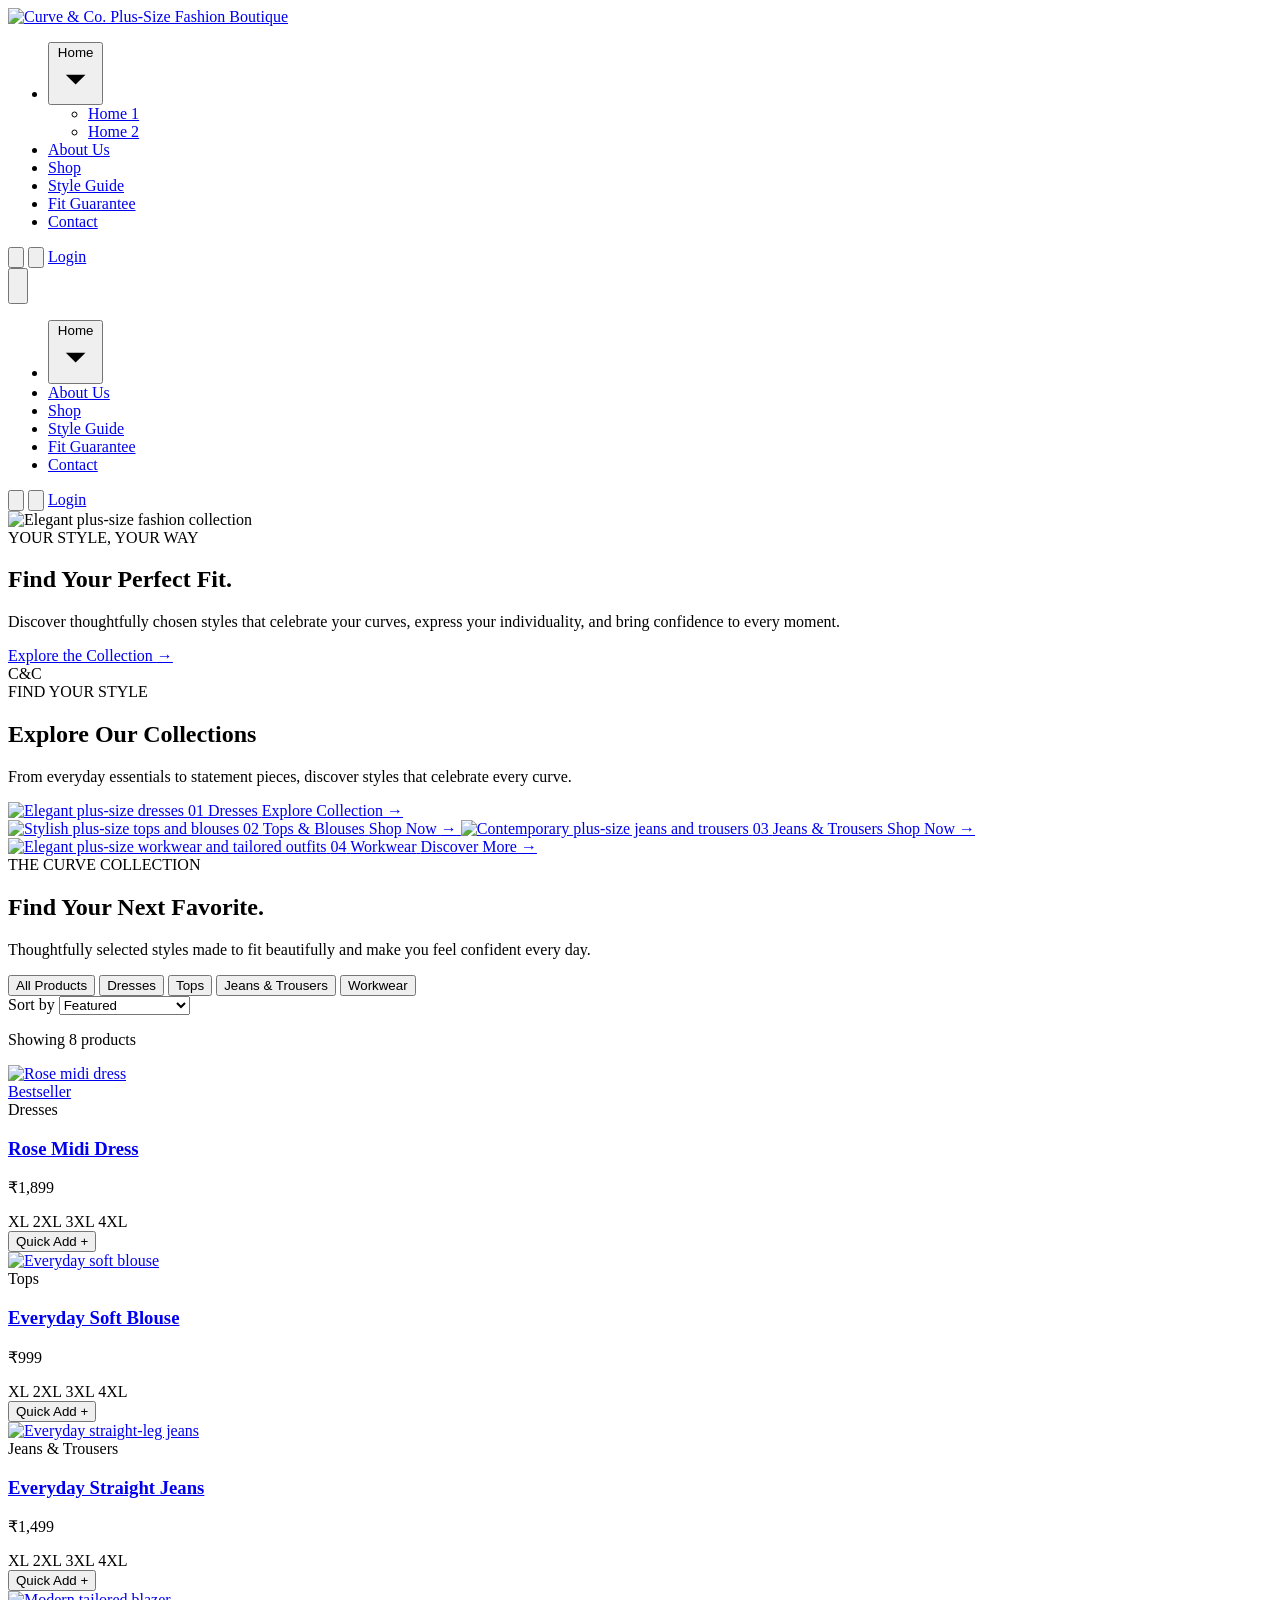
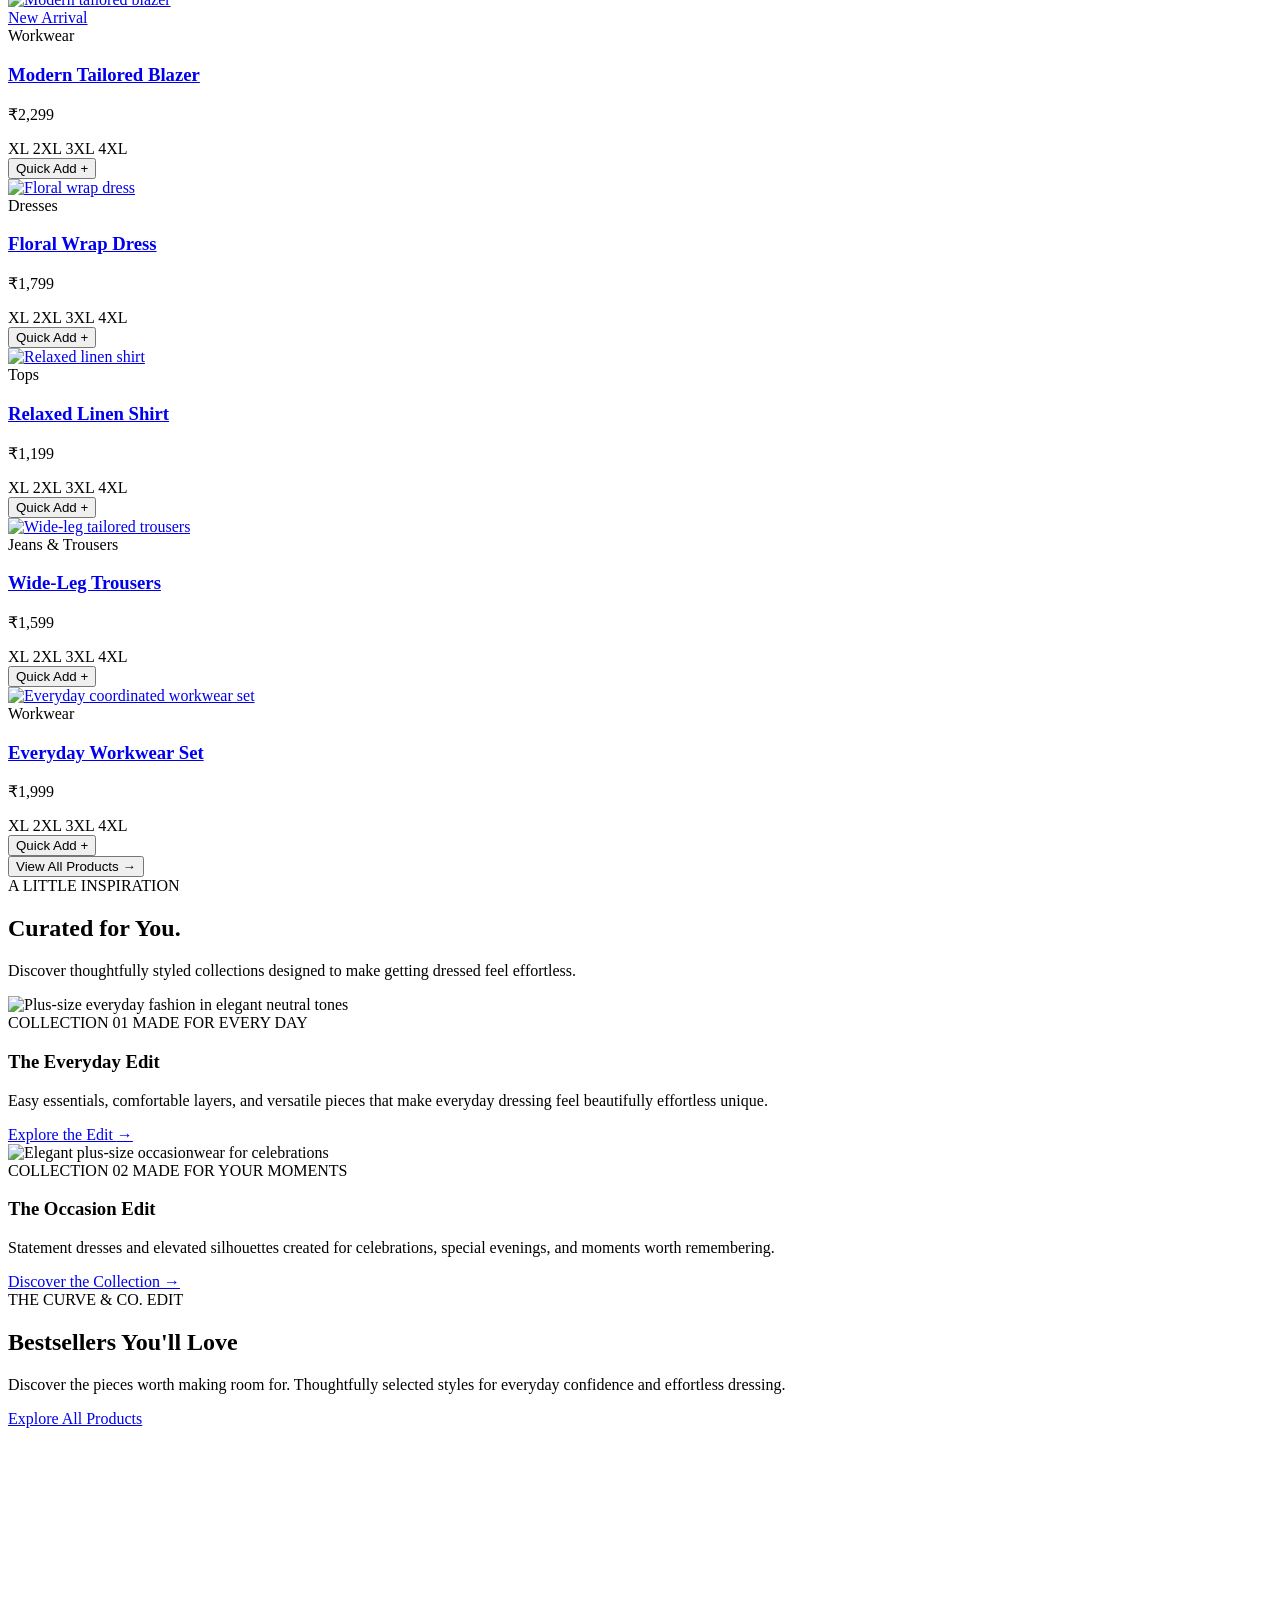
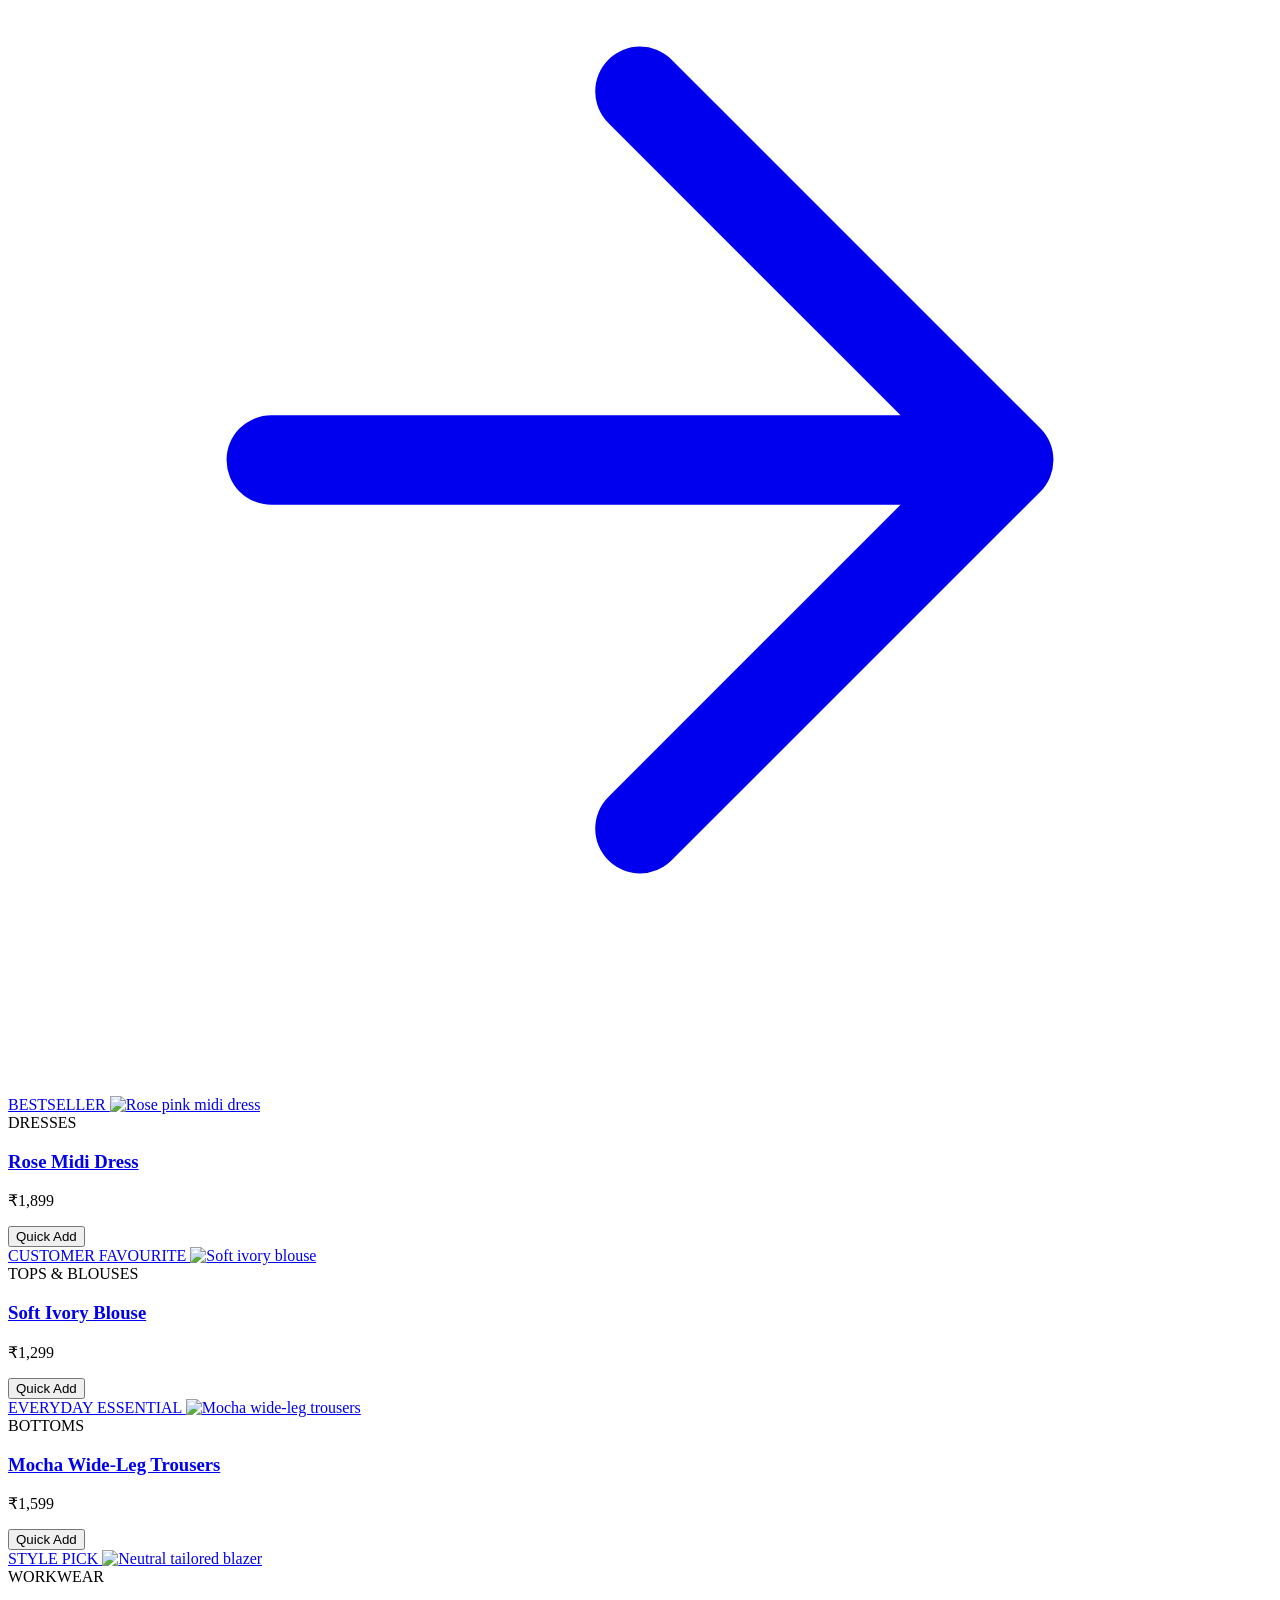
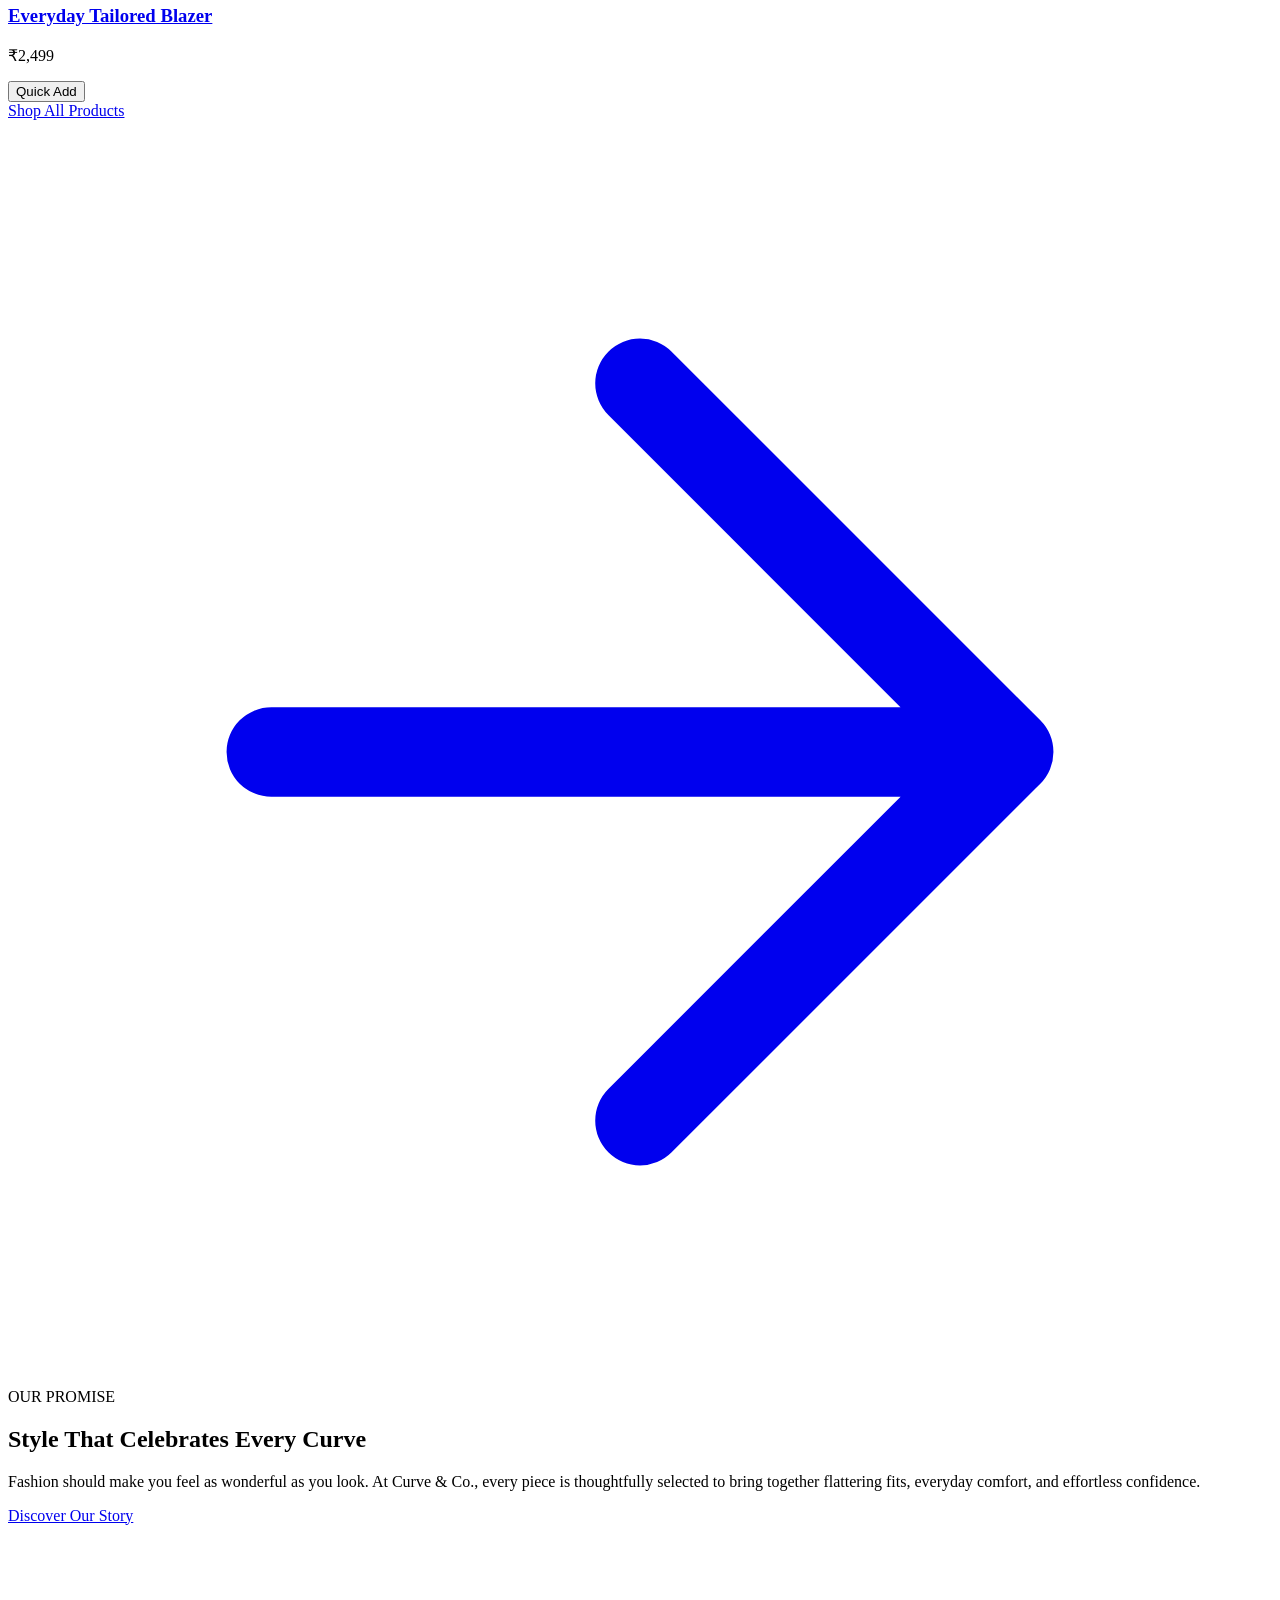
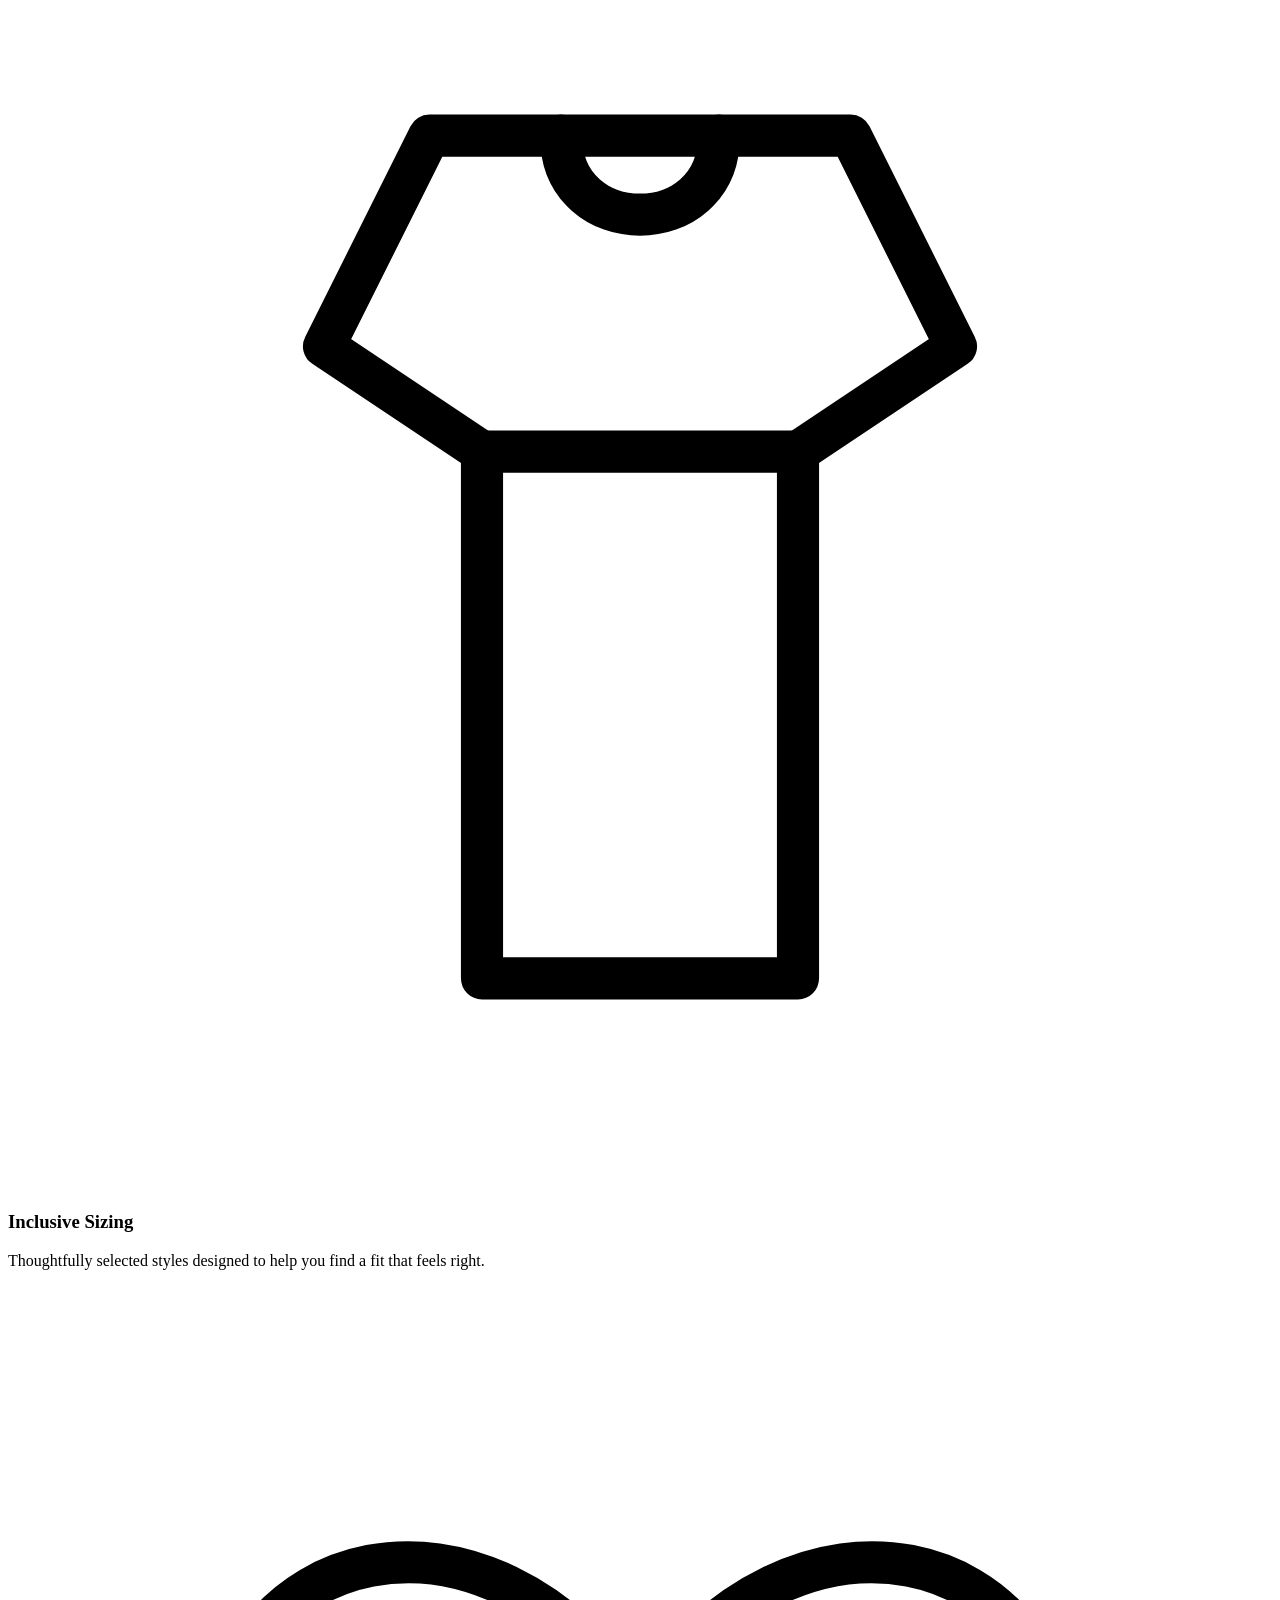
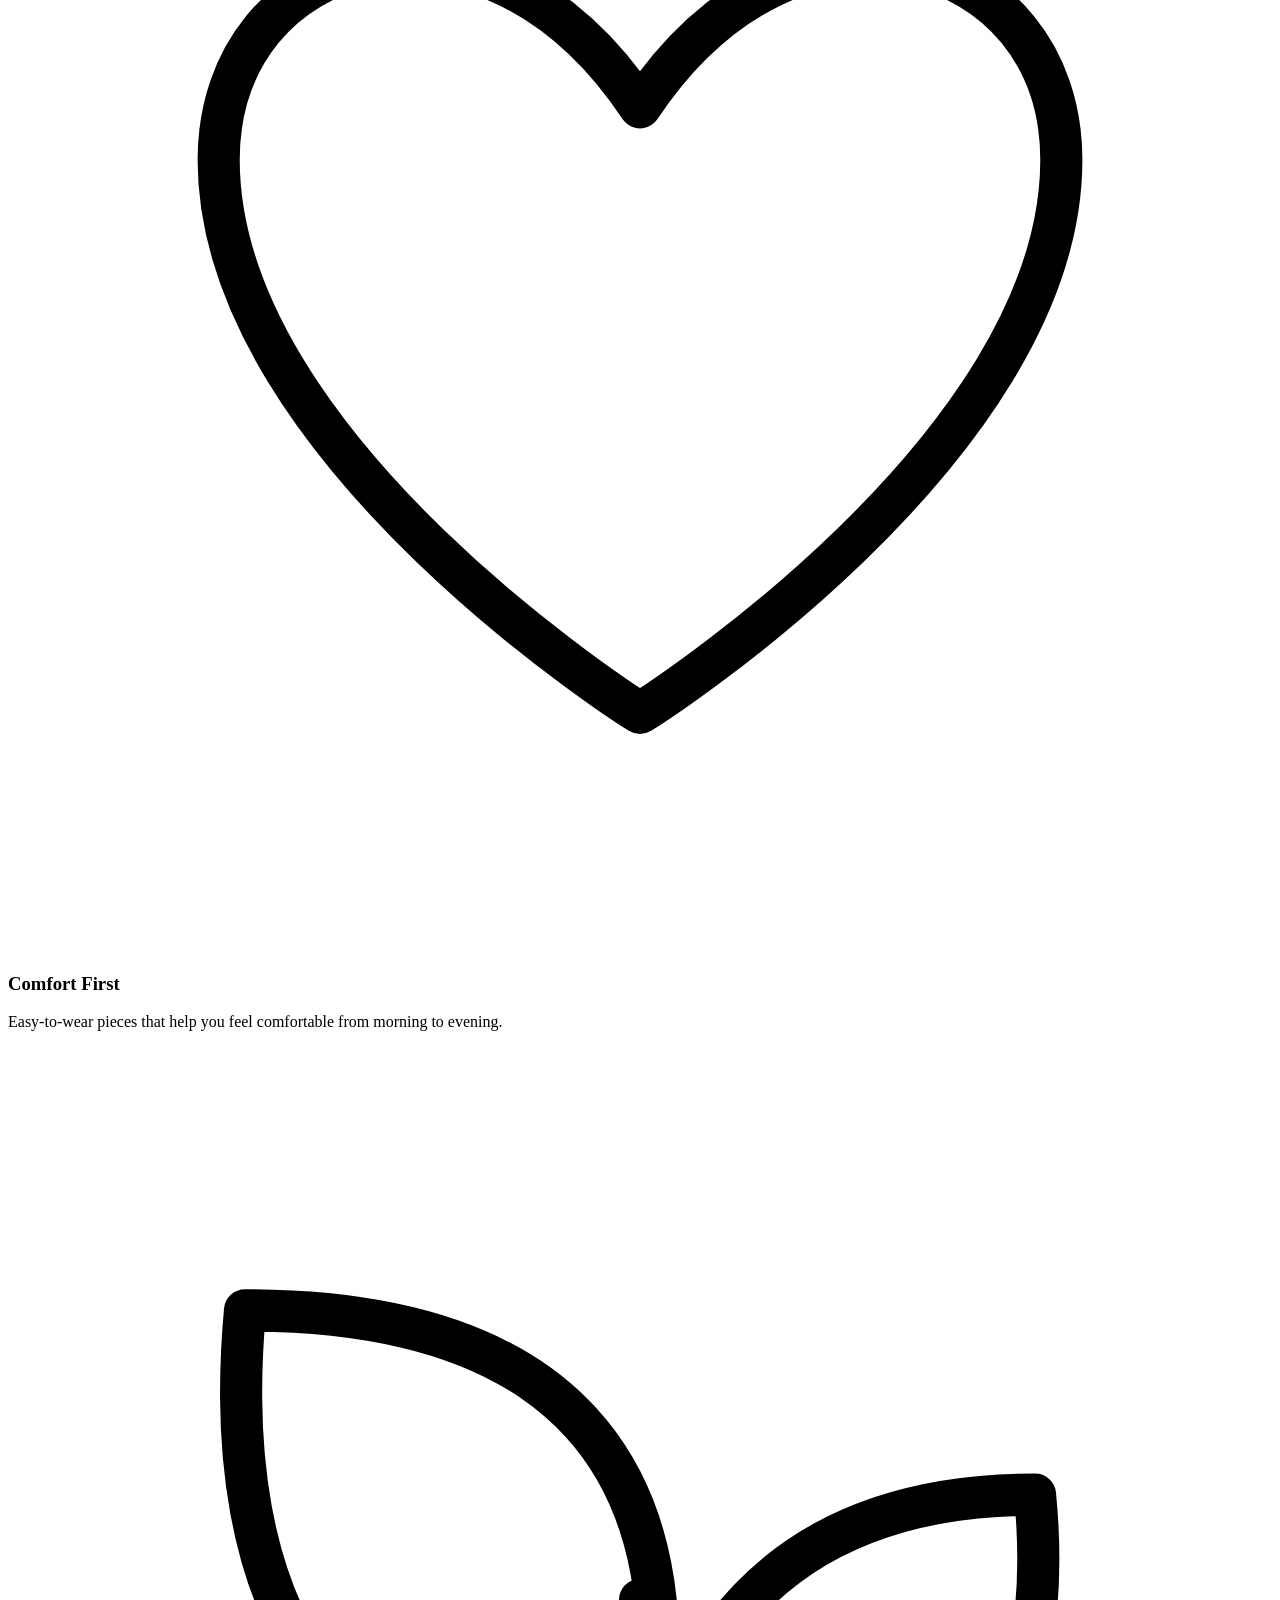
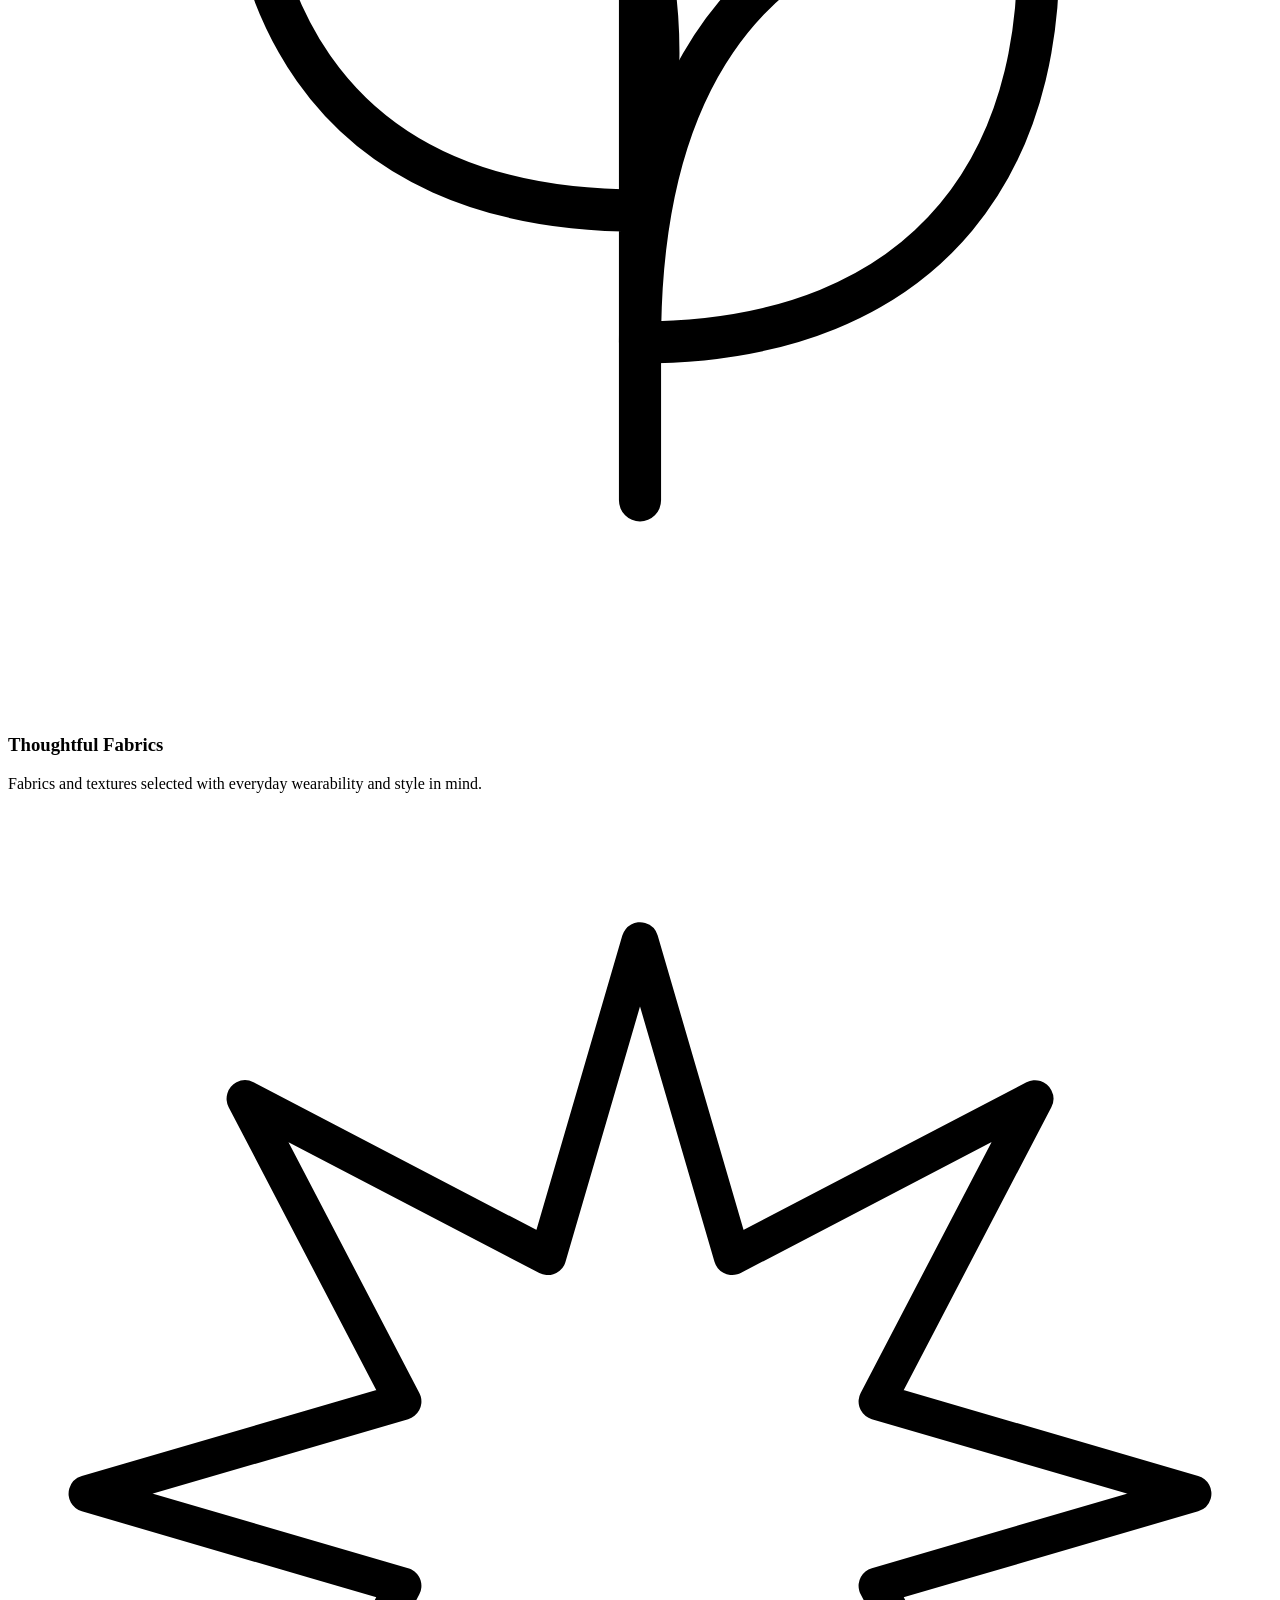
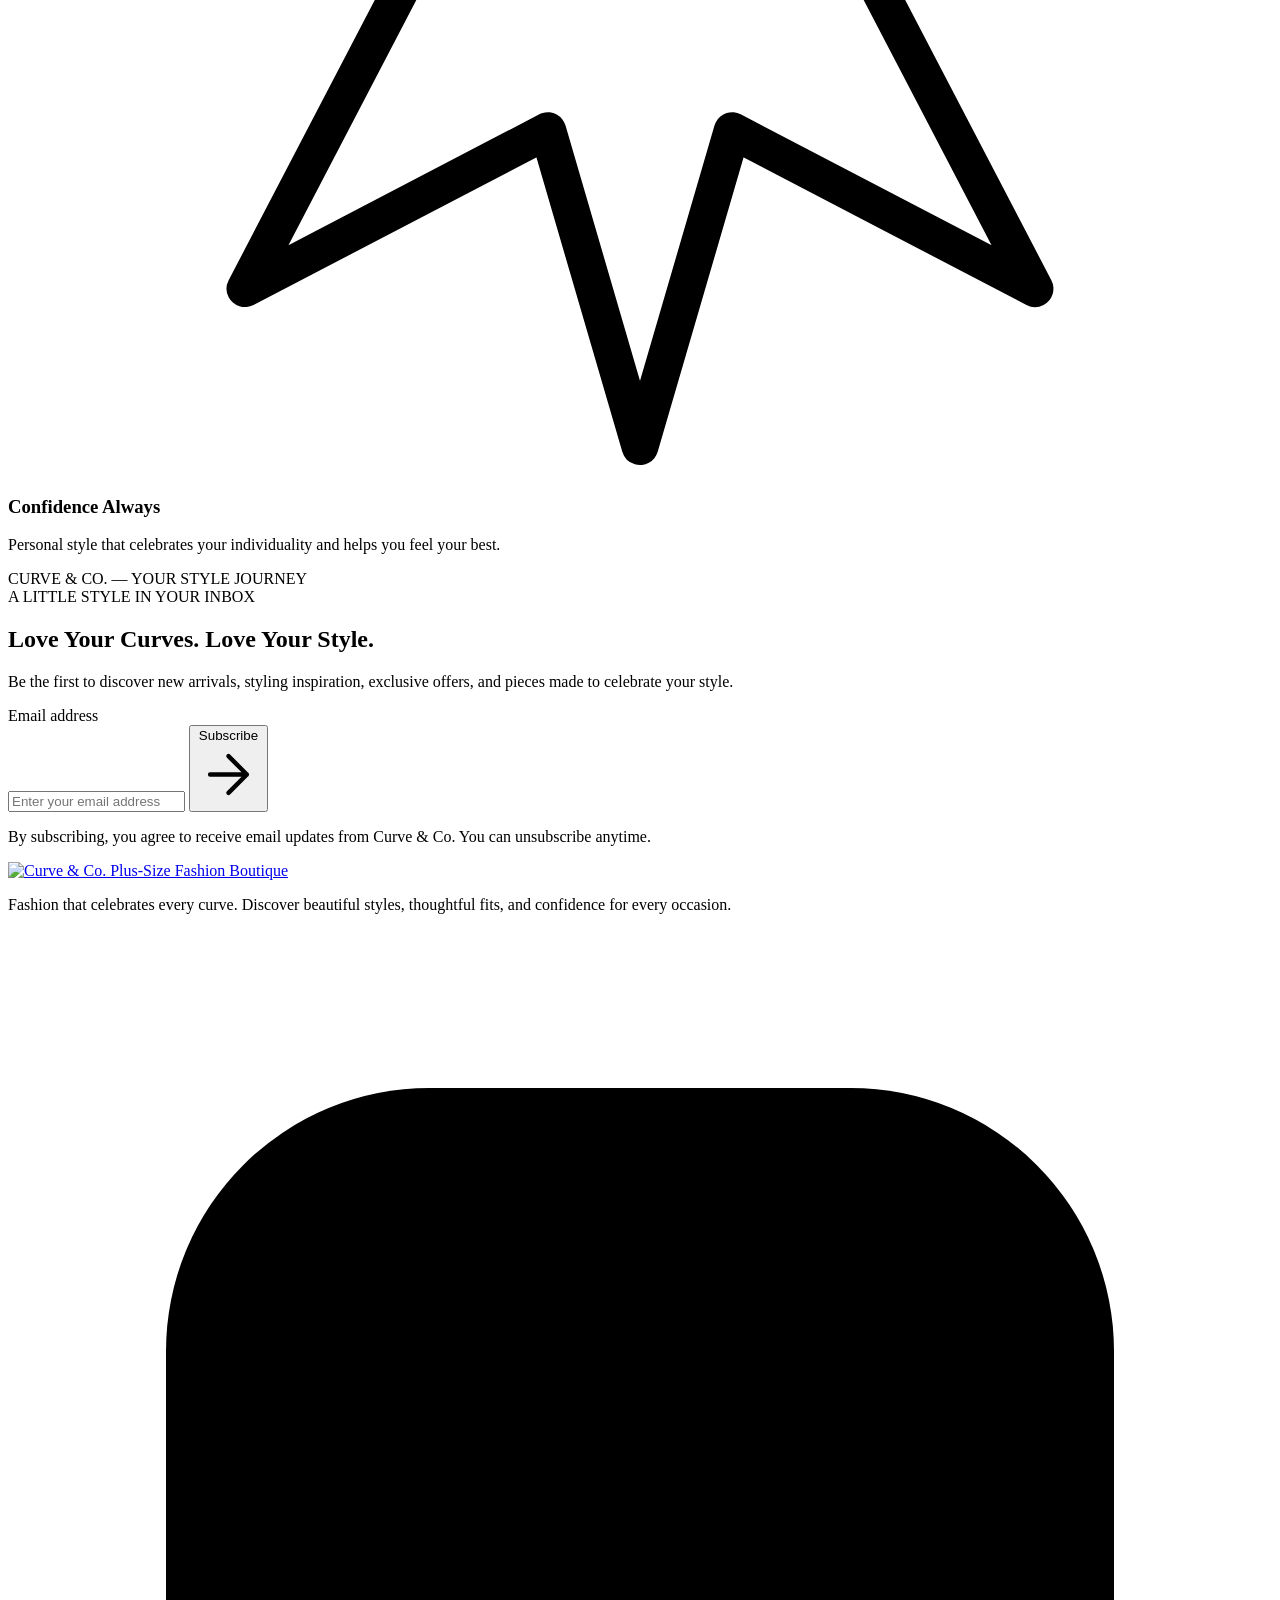
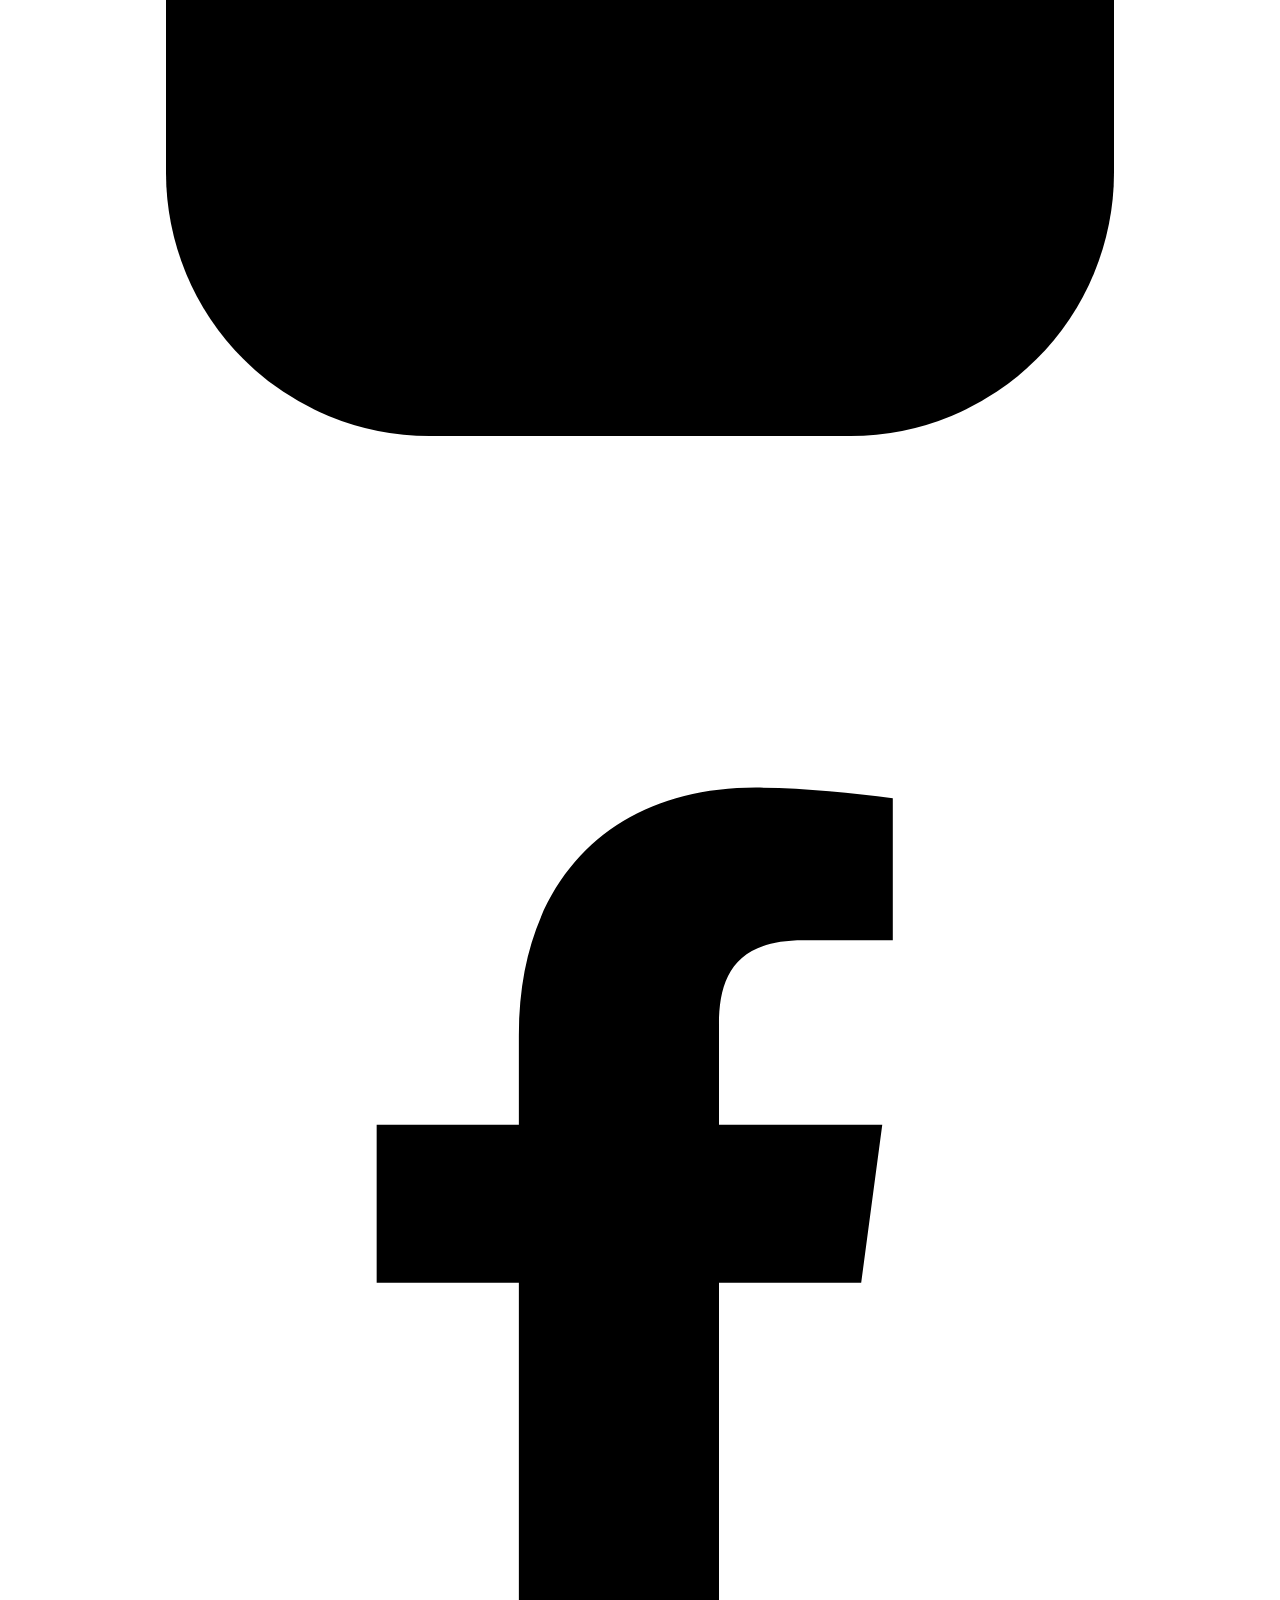
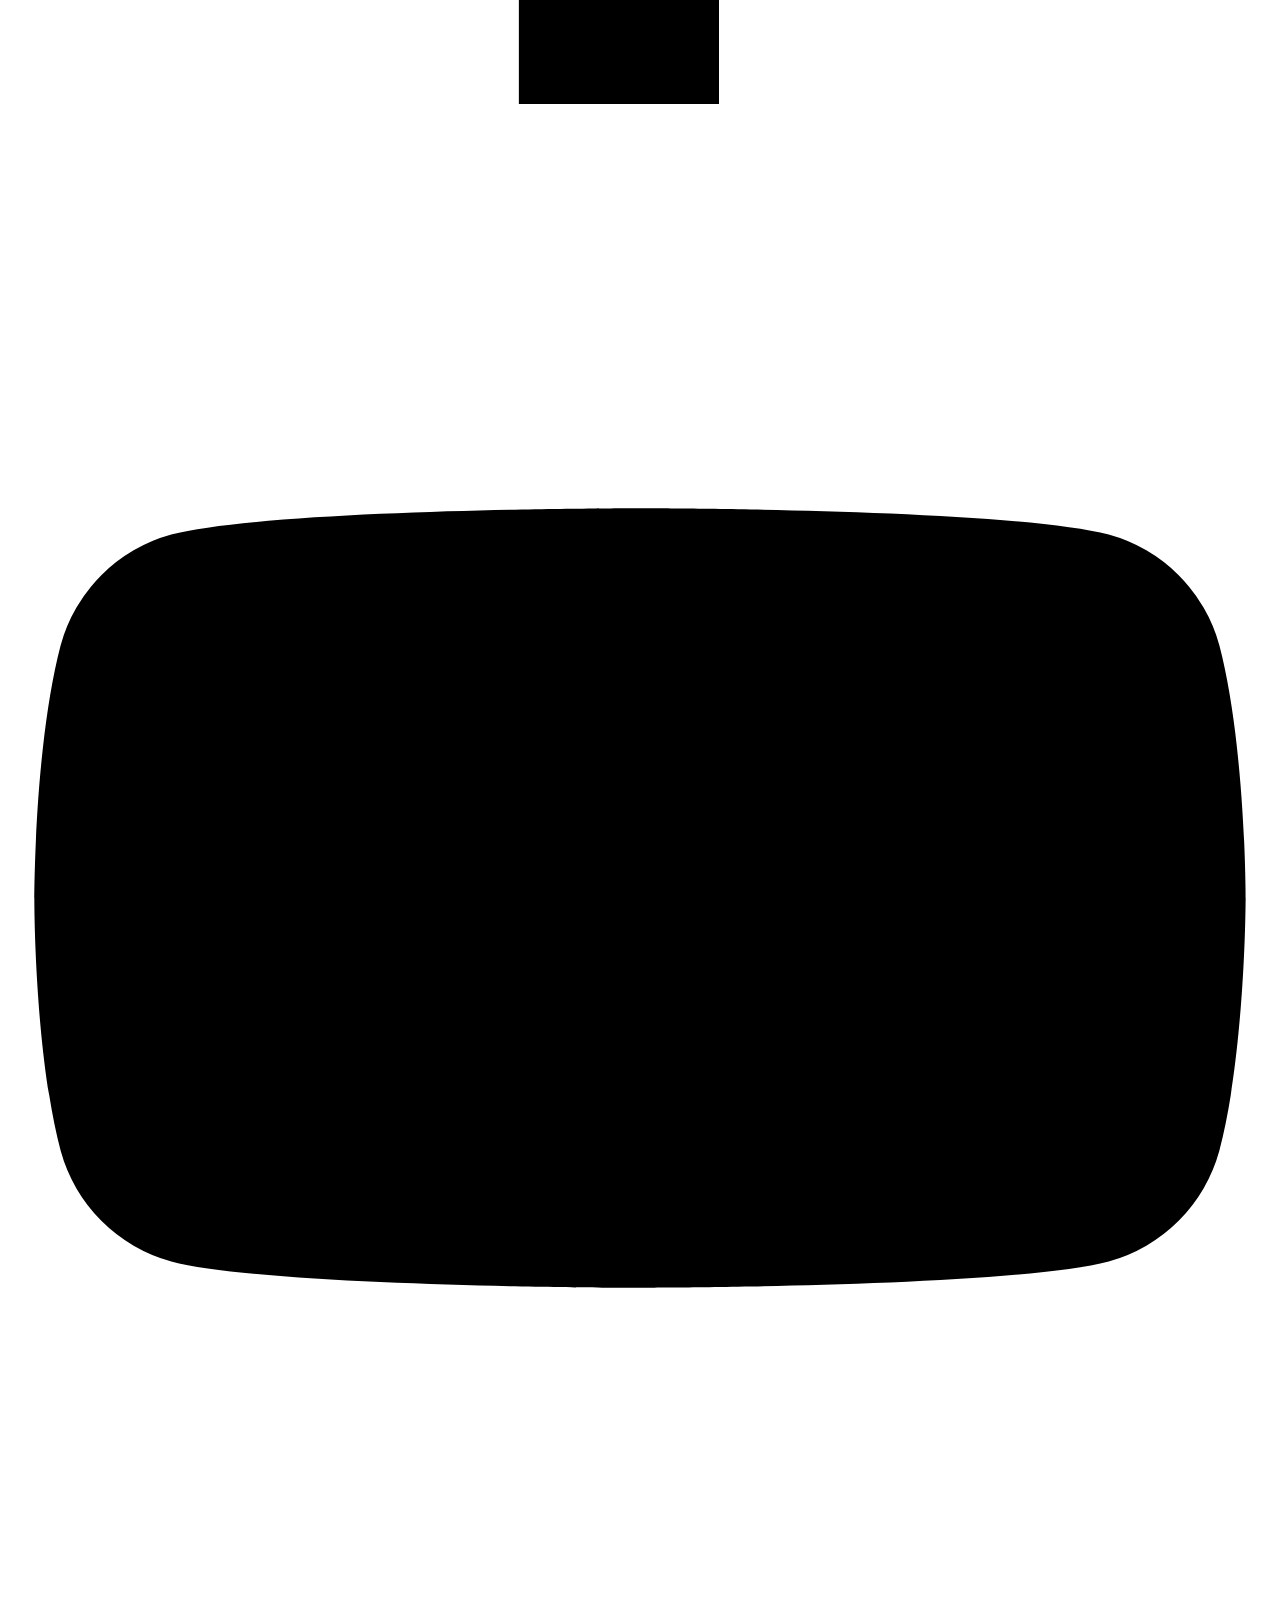
==== shop.html @ 35384b79 "Add files via upload" ====
<!DOCTYPE html>
<html lang="en">
<head>
    <meta charset="UTF-8">
    <meta name="viewport" content="width=device-width, initial-scale=1.0">

    <meta
        name="description"
        content="Discover stylish, inclusive plus-size fashion at Curve & Co."
    >

    <title>Curve & Co. | Plus-Size Fashion Boutique</title>
    <link
    rel="icon"
    type="image/png"
    href="images/logo.png"
>


    <!-- Google Fonts -->
    <link rel="preconnect" href="https://fonts.googleapis.com">
    <link rel="preconnect" href="https://fonts.gstatic.com" crossorigin>

    <link
        href="https://fonts.googleapis.com/css2?family=Inter:wght@400;500;600;700&family=Playfair+Display:wght@400;500;600;700&display=swap"
        rel="stylesheet"
    >

    <!-- CSS -->
    <link rel="stylesheet" href="css/style.css">
    <link rel="stylesheet" href="css/responsive.css">
    
</head>

<body>

    <!-- =====================================
         HEADER
    ====================================== -->

    <header class="curve-header" id="curveHeader">

        <div class="curve-header-container">

            <!-- LOGO - LEFT -->

            <a
                href="index.html"
                class="curve-logo"
                aria-label="Curve & Co. Home"
            >
                <img
                    src="images/logo.png"
                    alt="Curve & Co. Plus-Size Fashion Boutique"
                    class="curve-logo-img"
                >
            </a>


            <!-- DESKTOP NAVIGATION - CENTER -->

            <nav
                class="curve-desktop-nav"
                aria-label="Main navigation"
            >

                <ul class="curve-nav-list">

                    <!-- HOME DROPDOWN -->

                    <li class="curve-nav-item curve-home-dropdown">

                        <button
                            type="button"
                            class="curve-nav-link curve-home-toggle"
                            aria-expanded="false"
                            aria-controls="curveHomeDropdown"
                        >
                            <span>Home</span>

                            <svg viewBox="0 0 24 24" aria-hidden="true">
                                <path d="m6 9 6 6 6-6"/>
                            </svg>
                        </button>

                        <ul
                            class="curve-dropdown-menu"
                            id="curveHomeDropdown"
                        >
                            <li>
                                <a href="index.html">Home 1</a>
                            </li>

                            <li>
                                <a href="home2.html">Home 2</a>
                            </li>
                        </ul>

                    </li>
                    <li class="curve-nav-item">
                        <a href="about.html" class="curve-nav-link">
                            About Us
                        </a>
                    </li>


                    <!-- SHOP -->

                    <li class="curve-nav-item">
                        <a href="shop.html" class="curve-nav-link active">
                            Shop
                        </a>
                    </li>


                    <!-- STYLE GUIDE -->

                    <li class="curve-nav-item">
                        <a
                            href="style-guide.html"
                            class="curve-nav-link"
                        >
                            Style Guide
                        </a>
                    </li>


                    <!-- FIT GUARANTEE -->

                    <li class="curve-nav-item">
                        <a
                            href="fit-guarantee.html"
                            class="curve-nav-link"
                        >
                            Fit Guarantee
                        </a>
                    </li>


                    <!-- CONTACT -->

                    <li class="curve-nav-item">
                        <a
                            href="contact.html"
                            class="curve-nav-link"
                        >
                            Contact
                        </a>
                    </li>

                </ul>

            </nav>


            <!-- DESKTOP ACTIONS - RIGHT -->

            <div class="curve-header-actions">

                <!-- RTL BUTTON -->

                <button
                    type="button"
                    class="curve-icon-btn curve-rtl-toggle"
                    data-curve-rtl
                    aria-label="Toggle right-to-left layout"
                    aria-pressed="false"
                    title="Toggle RTL"
                >
                    <svg
                        viewBox="0 0 24 24"
                        aria-hidden="true"
                    >
                        <path d="M4 8h15"/>
                        <path d="m15 4 4 4-4 4"/>
                        <path d="M20 16H5"/>
                        <path d="m9 12-4 4 4 4"/>
                    </svg>
                </button>


                <!-- DARK MODE BUTTON -->

                <button
                    type="button"
                    class="curve-icon-btn curve-theme-toggle"
                    data-curve-theme
                    aria-label="Toggle dark mode"
                    aria-pressed="false"
                    title="Toggle dark mode"
                >
                    <svg
                        viewBox="0 0 24 24"
                        aria-hidden="true"
                    >
                        <path
                            d="M20.5 15.5A8.5 8.5 0 0 1 8.5 3.5
                            8.5 8.5 0 1 0 20.5 15.5Z"
                        />
                    </svg>
                </button>


                <!-- LOGIN BUTTON -->

                <a href="login.html" class="curve-login-btn">
                    Login
                </a>

            </div>


            <!-- HAMBURGER BUTTON -->

            <button
                type="button"
                class="curve-menu-toggle"
                id="curveMenuToggle"
                aria-label="Open navigation menu"
                aria-expanded="false"
                aria-controls="curveMobilePanel"
            >

                <!-- MENU ICON -->

                <svg
                    class="curve-menu-icon"
                    viewBox="0 0 24 24"
                    aria-hidden="true"
                >
                    <path d="M4 6h16"/>
                    <path d="M4 12h16"/>
                    <path d="M4 18h16"/>
                </svg>

                <!-- CLOSE ICON -->

                <svg
                    class="curve-close-icon"
                    viewBox="0 0 24 24"
                    aria-hidden="true"
                >
                    <path d="m6 6 12 12"/>
                    <path d="M18 6 6 18"/>
                </svg>

            </button>

        </div>


        <!-- =====================================
             RESPONSIVE HAMBURGER PANEL
        ====================================== -->

        <div
            class="curve-mobile-panel"
            id="curveMobilePanel"
            aria-hidden="true"
            inert
        >

            <!-- MOBILE NAVIGATION -->

            <nav
                class="curve-mobile-nav"
                aria-label="Responsive navigation"
            >

                <ul class="curve-mobile-nav-list">

                    <!-- HOME DROPDOWN -->

                    <li class="curve-mobile-nav-item curve-mobile-home">

                        <button
                            type="button"
                            class="curve-mobile-link curve-mobile-home-toggle"
                            aria-expanded="false"
                            aria-controls="curveMobileHomeDropdown"
                        >
                            <span>Home</span>

                            <svg viewBox="0 0 24 24" aria-hidden="true">
                                <path d="m6 9 6 6 6-6"/>
                            </svg>
                        </button>

                        <ul
                            class="curve-mobile-dropdown"
                            id="curveMobileHomeDropdown"
                            hidden
                        >
                            <li>
                                <a href="index.html">Home 1</a>
                            </li>

                            <li>
                                <a href="home2.html">Home 2</a>
                            </li>
                        </ul>

                    </li>
                    <li class="curve-mobile-nav-item">
                        <a href="about.html" class="curve-mobile-link">
                            About Us
                        </a>
                    </li>


                    <!-- SHOP -->

                    <li class="curve-mobile-nav-item">
                        <a href="shop.html" class="curve-mobile-link active">
                            Shop
                        </a>
                    </li>


                    <!-- STYLE GUIDE -->

                    <li class="curve-mobile-nav-item">
                        <a
                            href="style-guide.html"
                            class="curve-mobile-link"
                        >
                            Style Guide
                        </a>
                    </li>


                    <!-- FIT GUARANTEE -->

                    <li class="curve-mobile-nav-item">
                        <a
                            href="fit-guarantee.html"
                            class="curve-mobile-link"
                        >
                            Fit Guarantee
                        </a>
                    </li>


                    <!-- CONTACT -->

                    <li class="curve-mobile-nav-item">
                        <a
                            href="contact.html"
                            class="curve-mobile-link"
                        >
                            Contact
                        </a>
                    </li>

                </ul>

            </nav>


            <!-- MOBILE ACTION BUTTONS -->

            <div class="curve-mobile-actions">

                <!-- RTL -->

                <button
                    type="button"
                    class="curve-icon-btn curve-rtl-toggle"
                    data-curve-rtl
                    aria-label="Toggle right-to-left layout"
                    aria-pressed="false"
                    title="Toggle RTL"
                >
                    <svg viewBox="0 0 24 24" aria-hidden="true">
                        <path d="M4 8h15"/>
                        <path d="m15 4 4 4-4 4"/>
                        <path d="M20 16H5"/>
                        <path d="m9 12-4 4 4 4"/>
                    </svg>
                </button>


                <!-- DARK MODE -->

                <button
                    type="button"
                    class="curve-icon-btn curve-theme-toggle"
                    data-curve-theme
                    aria-label="Toggle dark mode"
                    aria-pressed="false"
                    title="Toggle dark mode"
                >
                    <svg viewBox="0 0 24 24" aria-hidden="true">
                        <path
                            d="M20.5 15.5A8.5 8.5 0 0 1 8.5 3.5
                            8.5 8.5 0 1 0 20.5 15.5Z"
                        />
                    </svg>
                </button>


                <!-- LOGIN -->

                <a href="login.html" class="curve-login-btn">
                    Login
                </a>

            </div>

        </div>

    </header>


    <!-- =====================================
         PAGE CONTENT
    ====================================== -->

    <main id="mainContent">

<!-- ==========================================
     CURVE & CO. — SHOP HERO
========================================== -->

<section class="cc-shop-hero" id="ccShopHero">

    <!-- BACKGROUND IMAGE -->
    <div class="cc-shop-hero-background">
        <img
            src="images/shop-hero.jpg"
            alt="Elegant plus-size fashion collection"
            fetchpriority="high"
        >
    </div>

    <!-- IMAGE OVERLAY -->
    <div class="cc-shop-hero-overlay"></div>

    <!-- HERO CONTENT -->
    <div class="cc-shop-hero-container">

        

        <div class="cc-shop-hero-content">

            <span class="cc-shop-hero-eyebrow">
                YOUR STYLE, YOUR WAY
            </span>

            <h1 class="cc-shop-hero-title">
                Find Your
                <span>Perfect Fit.</span>
            </h1>

            <p class="cc-shop-hero-description">
                Discover thoughtfully chosen styles that celebrate
                your curves, express your individuality, and bring
                confidence to every moment.
            </p>

            <a href="#ccShopProducts" class="cc-btn-primary">
                Explore the Collection
                <span aria-hidden="true">&rarr;</span>
            </a>

        </div>

        <!-- DECORATIVE BRAND MARK -->
        <span class="cc-shop-hero-mark" aria-hidden="true">
            C&amp;C
        </span>

    </div>

</section>

<!-- ==========================================
     CURVE & CO. — SHOP BY CATEGORY
========================================== -->

<section class="cc-shop-categories" id="ccShopCategories">

    <div class="cc-shop-categories-container">

        <!-- SECTION HEADER -->
        <div class="cc-shop-categories-header">

            <span class="cc-shop-categories-eyebrow">
                FIND YOUR STYLE
            </span>

            <h2 class="cc-shop-categories-title">
                Explore Our
                <span>Collections</span>
            </h2>

            <p class="cc-shop-categories-description">
                From everyday essentials to statement pieces,
                discover styles that celebrate every curve.
            </p>

        </div>

        <!-- ASYMMETRICAL CATEGORY GRID -->
        <div class="cc-shop-categories-grid">

            <!-- CARD 1: LARGE FEATURE CARD -->
            <a
                href="shop.html?category=dresses"
                class="cc-shop-category-card cc-shop-category-card-large cc-shop-category-dresses"
                aria-label="Shop dresses"
            >

                <img
                    src="images/category-dresse.jpg"
                    alt="Elegant plus-size dresses"
                    loading="lazy"
                >

                <span class="cc-shop-category-overlay"></span>

                <span class="cc-shop-category-content">
                    <span class="cc-shop-category-number">01</span>
                    <span class="cc-shop-category-name">Dresses</span>
                    <span class="cc-shop-category-link">
                        Explore Collection
                        <span aria-hidden="true">&rarr;</span>
                    </span>
                </span>

            </a>

            <!-- MIDDLE COLUMN -->
            <div class="cc-shop-category-middle">

                <!-- CARD 2: TOPS -->
                <a
                    href="shop.html?category=tops"
                    class="cc-shop-category-card cc-shop-category-card-small cc-shop-category-tops"
                    aria-label="Shop tops"
                >

                    <img
                        src="images/category-top.jpg"
                        alt="Stylish plus-size tops and blouses"
                        loading="lazy"
                    >

                    <span class="cc-shop-category-overlay"></span>

                    <span class="cc-shop-category-content">
                        <span class="cc-shop-category-number">02</span>
                        <span class="cc-shop-category-name">Tops & Blouses</span>
                        <span class="cc-shop-category-link">
                            Shop Now
                            <span aria-hidden="true">&rarr;</span>
                        </span>
                    </span>

                </a>

                <!-- CARD 3: JEANS & TROUSERS -->
                <a
                    href="shop.html?category=bottoms"
                    class="cc-shop-category-card cc-shop-category-card-small cc-shop-category-bottoms"
                    aria-label="Shop jeans and trousers"
                >

                    <img
                        src="images/category-bottom.jpg"
                        alt="Contemporary plus-size jeans and trousers"
                        loading="lazy"
                    >

                    <span class="cc-shop-category-overlay"></span>

                    <span class="cc-shop-category-content">
                        <span class="cc-shop-category-number">03</span>
                        <span class="cc-shop-category-name">Jeans & Trousers</span>
                        <span class="cc-shop-category-link">
                            Shop Now
                            <span aria-hidden="true">&rarr;</span>
                        </span>
                    </span>

                </a>

            </div>

            <!-- CARD 4: TALL FEATURE CARD -->
            <a
                href="shop.html?category=workwear"
                class="cc-shop-category-card cc-shop-category-card-tall cc-shop-category-workwear"
                aria-label="Shop workwear"
            >

                <img
                    src="images/category-workwear.jpg"
                    alt="Elegant plus-size workwear and tailored outfits"
                    loading="lazy"
                >

                <span class="cc-shop-category-overlay"></span>

                <span class="cc-shop-category-content">
                    <span class="cc-shop-category-number">04</span>
                    <span class="cc-shop-category-name">Workwear</span>
                    <span class="cc-shop-category-link">
                        Discover More
                        <span aria-hidden="true">&rarr;</span>
                    </span>
                </span>

            </a>

        </div>

    </div>

</section>

<!-- ==========================================
     CURVE & CO. — ALL PRODUCTS
========================================== -->

<section class="cc-shop-products" id="ccShopProducts">

    <div class="cc-shop-products-container">

        <!-- SECTION HEADER -->
        <div class="cc-shop-products-header">

            <div class="cc-shop-products-heading">
                <span class="cc-shop-products-eyebrow">
                    THE CURVE COLLECTION
                </span>

                <h2 class="cc-shop-products-title">
                    Find Your Next
                    <span>Favorite.</span>
                </h2>

                <p class="cc-shop-products-description">
                    Thoughtfully selected styles made to fit beautifully
                    and make you feel confident every day.
                </p>
            </div>

        </div>

        <!-- FILTER AND SORT TOOLBAR -->
        <div class="cc-shop-products-toolbar">

            <!-- CATEGORY FILTERS -->
            <div
                class="cc-shop-products-filters"
                role="group"
                aria-label="Filter products by category"
            >
                <button
                    type="button"
                    class="cc-shop-filter-btn is-active"
                    data-filter="all"
                    aria-pressed="true"
                >
                    All Products
                </button>

                <button
                    type="button"
                    class="cc-shop-filter-btn"
                    data-filter="dresses"
                    aria-pressed="false"
                >
                    Dresses
                </button>

                <button
                    type="button"
                    class="cc-shop-filter-btn"
                    data-filter="tops"
                    aria-pressed="false"
                >
                    Tops
                </button>

                <button
                    type="button"
                    class="cc-shop-filter-btn"
                    data-filter="bottoms"
                    aria-pressed="false"
                >
                    Jeans &amp; Trousers
                </button>

                <button
                    type="button"
                    class="cc-shop-filter-btn"
                    data-filter="workwear"
                    aria-pressed="false"
                >
                    Workwear
                </button>
            </div>

            <!-- PRODUCT SORT -->
            <div class="cc-shop-products-sort">
                <label for="ccShopSort">Sort by</label>

                <select id="ccShopSort" name="sort">
                    <option value="featured">Featured</option>
                    <option value="price-low">Price: Low to High</option>
                    <option value="price-high">Price: High to Low</option>
                    <option value="name">Name: A to Z</option>
                </select>
            </div>

        </div>

        <!-- PRODUCT COUNT -->
        <div class="cc-shop-products-meta">
            <p class="cc-shop-products-count" aria-live="polite">
                Showing
                <span id="ccShopProductCount">8</span>
                products
            </p>
        </div>

        <!-- PRODUCT GRID -->
        <div class="cc-shop-products-grid" id="ccShopProductsGrid">

            <!-- PRODUCT 1: DRESS -->
            <article
                class="cc-shop-product-card"
                data-category="dresses"
                data-price="1899"
                data-name="Rose Midi Dress"
                data-order="1"
            >
                <a
                    href="product.html?product=rose-midi-dress"
                    class="cc-shop-product-image-link"
                    aria-label="View Rose Midi Dress"
                >
                    <div class="cc-shop-product-image">
                        <img
                            src="images/product-rose-midi-dress.jpg"
                            alt="Rose midi dress"
                            loading="lazy"
                        >
                    </div>

                    <span class="cc-shop-product-badge">
                        Bestseller
                    </span>
                </a>

                <div class="cc-shop-product-info">
                    <span class="cc-shop-product-category">Dresses</span>

                    <h3 class="cc-shop-product-name">
                        <a href="product.html?product=rose-midi-dress">
                            Rose Midi Dress
                        </a>
                    </h3>

                    <p class="cc-shop-product-price">
                        <span class="cc-shop-product-current-price">
                            ₹1,899
                        </span>
                    </p>

                    <div class="cc-shop-product-sizes"
                         aria-label="Available sizes">
                        <span>XL</span>
                        <span>2XL</span>
                        <span>3XL</span>
                        <span>4XL</span>
                    </div>

                    <button
                        type="button"
                        class="cc-shop-product-add"
                        data-product="Rose Midi Dress"
                        aria-label="Quick add Rose Midi Dress"
                    >
                        Quick Add <span aria-hidden="true">+</span>
                    </button>
                </div>
            </article>

            <!-- PRODUCT 2: TOP -->
            <article
                class="cc-shop-product-card"
                data-category="tops"
                data-price="999"
                data-name="Everyday Soft Blouse"
                data-order="2"
            >
                <a
                    href="product.html?product=everyday-soft-blouse"
                    class="cc-shop-product-image-link"
                    aria-label="View Everyday Soft Blouse"
                >
                    <div class="cc-shop-product-image">
                        <img
                            src="images/product-soft-blouse.jpg"
                            alt="Everyday soft blouse"
                            loading="lazy"
                        >
                    </div>
                </a>

                <div class="cc-shop-product-info">
                    <span class="cc-shop-product-category">Tops</span>

                    <h3 class="cc-shop-product-name">
                        <a href="product.html?product=everyday-soft-blouse">
                            Everyday Soft Blouse
                        </a>
                    </h3>

                    <p class="cc-shop-product-price">
                        <span class="cc-shop-product-current-price">
                            ₹999
                        </span>
                    </p>

                    <div class="cc-shop-product-sizes"
                         aria-label="Available sizes">
                        <span>XL</span>
                        <span>2XL</span>
                        <span>3XL</span>
                        <span>4XL</span>
                    </div>

                    <button
                        type="button"
                        class="cc-shop-product-add"
                        data-product="Everyday Soft Blouse"
                        aria-label="Quick add Everyday Soft Blouse"
                    >
                        Quick Add <span aria-hidden="true">+</span>
                    </button>
                </div>
            </article>

            <!-- PRODUCT 3: BOTTOMS -->
            <article
                class="cc-shop-product-card"
                data-category="bottoms"
                data-price="1499"
                data-name="Everyday Straight Jeans"
                data-order="3"
            >
                <a
                    href="product.html?product=everyday-straight-jeans"
                    class="cc-shop-product-image-link"
                    aria-label="View Everyday Straight Jeans"
                >
                    <div class="cc-shop-product-image">
                        <img
                            src="images/product-straight-jeans.jpg"
                            alt="Everyday straight-leg jeans"
                            loading="lazy"
                        >
                    </div>
                </a>

                <div class="cc-shop-product-info">
                    <span class="cc-shop-product-category">Jeans &amp; Trousers</span>

                    <h3 class="cc-shop-product-name">
                        <a href="product.html?product=everyday-straight-jeans">
                            Everyday Straight Jeans
                        </a>
                    </h3>

                    <p class="cc-shop-product-price">
                        <span class="cc-shop-product-current-price">
                            ₹1,499
                        </span>
                    </p>

                    <div class="cc-shop-product-sizes"
                         aria-label="Available sizes">
                        <span>XL</span>
                        <span>2XL</span>
                        <span>3XL</span>
                        <span>4XL</span>
                    </div>

                    <button
                        type="button"
                        class="cc-shop-product-add"
                        data-product="Everyday Straight Jeans"
                        aria-label="Quick add Everyday Straight Jeans"
                    >
                        Quick Add <span aria-hidden="true">+</span>
                    </button>
                </div>
            </article>

            <!-- PRODUCT 4: WORKWEAR -->
            <article
                class="cc-shop-product-card"
                data-category="workwear"
                data-price="2299"
                data-name="Modern Tailored Blazer"
                data-order="4"
            >
                <a
                    href="product.html?product=modern-tailored-blazer"
                    class="cc-shop-product-image-link"
                    aria-label="View Modern Tailored Blazer"
                >
                    <div class="cc-shop-product-image">
                        <img
                            src="images/product-tailored-blazer.jpg"
                            alt="Modern tailored blazer"
                            loading="lazy"
                        >
                    </div>

                    <span class="cc-shop-product-badge">
                        New Arrival
                    </span>
                </a>

                <div class="cc-shop-product-info">
                    <span class="cc-shop-product-category">Workwear</span>

                    <h3 class="cc-shop-product-name">
                        <a href="product.html?product=modern-tailored-blazer">
                            Modern Tailored Blazer
                        </a>
                    </h3>

                    <p class="cc-shop-product-price">
                        <span class="cc-shop-product-current-price">
                            ₹2,299
                        </span>
                    </p>

                    <div class="cc-shop-product-sizes"
                         aria-label="Available sizes">
                        <span>XL</span>
                        <span>2XL</span>
                        <span>3XL</span>
                        <span>4XL</span>
                    </div>

                    <button
                        type="button"
                        class="cc-shop-product-add"
                        data-product="Modern Tailored Blazer"
                        aria-label="Quick add Modern Tailored Blazer"
                    >
                        Quick Add <span aria-hidden="true">+</span>
                    </button>
                </div>
            </article>

            <!-- PRODUCT 5: DRESS -->
            <article
                class="cc-shop-product-card"
                data-category="dresses"
                data-price="1799"
                data-name="Floral Wrap Dress"
                data-order="5"
            >
                <a
                    href="product.html?product=floral-wrap-dress"
                    class="cc-shop-product-image-link"
                    aria-label="View Floral Wrap Dress"
                >
                    <div class="cc-shop-product-image">
                        <img
                            src="images/product-floral-wrap-dress.jpg"
                            alt="Floral wrap dress"
                            loading="lazy"
                        >
                    </div>
                </a>

                <div class="cc-shop-product-info">
                    <span class="cc-shop-product-category">Dresses</span>

                    <h3 class="cc-shop-product-name">
                        <a href="product.html?product=floral-wrap-dress">
                            Floral Wrap Dress
                        </a>
                    </h3>

                    <p class="cc-shop-product-price">
                        <span class="cc-shop-product-current-price">
                            ₹1,799
                        </span>
                    </p>

                    <div class="cc-shop-product-sizes"
                         aria-label="Available sizes">
                        <span>XL</span>
                        <span>2XL</span>
                        <span>3XL</span>
                        <span>4XL</span>
                    </div>

                    <button
                        type="button"
                        class="cc-shop-product-add"
                        data-product="Floral Wrap Dress"
                        aria-label="Quick add Floral Wrap Dress"
                    >
                        Quick Add <span aria-hidden="true">+</span>
                    </button>
                </div>
            </article>

            <!-- PRODUCT 6: TOP -->
            <article
                class="cc-shop-product-card"
                data-category="tops"
                data-price="1199"
                data-name="Relaxed Linen Shirt"
                data-order="6"
            >
                <a
                    href="product.html?product=relaxed-linen-shirt"
                    class="cc-shop-product-image-link"
                    aria-label="View Relaxed Linen Shirt"
                >
                    <div class="cc-shop-product-image">
                        <img
                            src="images/product-linen-shirt.jpg"
                            alt="Relaxed linen shirt"
                            loading="lazy"
                        >
                    </div>
                </a>

                <div class="cc-shop-product-info">
                    <span class="cc-shop-product-category">Tops</span>

                    <h3 class="cc-shop-product-name">
                        <a href="product.html?product=relaxed-linen-shirt">
                            Relaxed Linen Shirt
                        </a>
                    </h3>

                    <p class="cc-shop-product-price">
                        <span class="cc-shop-product-current-price">
                            ₹1,199
                        </span>
                    </p>

                    <div class="cc-shop-product-sizes"
                         aria-label="Available sizes">
                        <span>XL</span>
                        <span>2XL</span>
                        <span>3XL</span>
                        <span>4XL</span>
                    </div>

                    <button
                        type="button"
                        class="cc-shop-product-add"
                        data-product="Relaxed Linen Shirt"
                        aria-label="Quick add Relaxed Linen Shirt"
                    >
                        Quick Add <span aria-hidden="true">+</span>
                    </button>
                </div>
            </article>

            <!-- PRODUCT 7: BOTTOMS -->
            <article
                class="cc-shop-product-card"
                data-category="bottoms"
                data-price="1599"
                data-name="Wide-Leg Trousers"
                data-order="7"
            >
                <a
                    href="product.html?product=wide-leg-trousers"
                    class="cc-shop-product-image-link"
                    aria-label="View Wide-Leg Trousers"
                >
                    <div class="cc-shop-product-image">
                        <img
                            src="images/product-wide-leg-trousers.jpg"
                            alt="Wide-leg tailored trousers"
                            loading="lazy"
                        >
                    </div>
                </a>

                <div class="cc-shop-product-info">
                    <span class="cc-shop-product-category">Jeans &amp; Trousers</span>

                    <h3 class="cc-shop-product-name">
                        <a href="product.html?product=wide-leg-trousers">
                            Wide-Leg Trousers
                        </a>
                    </h3>

                    <p class="cc-shop-product-price">
                        <span class="cc-shop-product-current-price">
                            ₹1,599
                        </span>
                    </p>

                    <div class="cc-shop-product-sizes"
                         aria-label="Available sizes">
                        <span>XL</span>
                        <span>2XL</span>
                        <span>3XL</span>
                        <span>4XL</span>
                    </div>

                    <button
                        type="button"
                        class="cc-shop-product-add"
                        data-product="Wide-Leg Trousers"
                        aria-label="Quick add Wide-Leg Trousers"
                    >
                        Quick Add <span aria-hidden="true">+</span>
                    </button>
                </div>
            </article>

            <!-- PRODUCT 8: WORKWEAR -->
            <article
                class="cc-shop-product-card"
                data-category="workwear"
                data-price="1999"
                data-name="Everyday Workwear Set"
                data-order="8"
            >
                <a
                    href="product.html?product=everyday-workwear-set"
                    class="cc-shop-product-image-link"
                    aria-label="View Everyday Workwear Set"
                >
                    <div class="cc-shop-product-image">
                        <img
                            src="images/product-workwear-set.jpg"
                            alt="Everyday coordinated workwear set"
                            loading="lazy"
                        >
                    </div>
                </a>

                <div class="cc-shop-product-info">
                    <span class="cc-shop-product-category">Workwear</span>

                    <h3 class="cc-shop-product-name">
                        <a href="product.html?product=everyday-workwear-set">
                            Everyday Workwear Set
                        </a>
                    </h3>

                    <p class="cc-shop-product-price">
                        <span class="cc-shop-product-current-price">
                            ₹1,999
                        </span>
                    </p>

                    <div class="cc-shop-product-sizes"
                         aria-label="Available sizes">
                        <span>XL</span>
                        <span>2XL</span>
                        <span>3XL</span>
                        <span>4XL</span>
                    </div>

                    <button
                        type="button"
                        class="cc-shop-product-add"
                        data-product="Everyday Workwear Set"
                        aria-label="Quick add Everyday Workwear Set"
                    >
                        Quick Add <span aria-hidden="true">+</span>
                    </button>
                </div>
            </article>

        </div>

        <!-- EMPTY FILTER STATE -->
        <p
            class="cc-shop-products-empty"
            id="ccShopProductsEmpty"
            hidden
        >
            No products found in this category. Please try another filter.
        </p>

        <!-- VIEW ALL PRODUCTS -->
        <div class="cc-shop-products-footer">
            <button
                type="button"
                class="cc-btn-secondary cc-shop-view-all"
                id="ccShopViewAll"
            >
                View All Products
                <span aria-hidden="true">&rarr;</span>
            </button>
        </div>

    </div>

</section>

<!-- ==========================================
     CURVE & CO. — FEATURED COLLECTIONS
========================================== -->

<section class="cc-featured-collections" id="ccFeaturedCollections">

    <div class="cc-featured-collections-container">

        <!-- SECTION HEADER -->
        <div class="cc-featured-collections-header">

            <span class="cc-featured-collections-eyebrow">
                A LITTLE INSPIRATION
            </span>

            <h2 class="cc-featured-collections-title">
                Curated
                <span>for You.</span>
            </h2>

            <p class="cc-featured-collections-description">
                Discover thoughtfully styled collections designed
                to make getting dressed feel effortless.
            </p>

        </div>

        <!-- FEATURED COLLECTIONS GRID -->
        <div class="cc-featured-collections-grid">

            <!-- COLLECTION 1: EVERYDAY EDIT -->
            <article class="cc-featured-card cc-featured-card-everyday">

                <!-- COLLECTION IMAGE -->
                <div class="cc-featured-card-image">
                    <img
                        src="images/collection-everyday-edit.jpg"
                        alt="Plus-size everyday fashion in elegant neutral tones"
                        loading="lazy"
                    >
                </div>

                <!-- IMAGE OVERLAY -->
                <div class="cc-featured-card-overlay"></div>

                <!-- COLLECTION CONTENT -->
                <div class="cc-featured-card-content">

                    <span class="cc-featured-card-number">
                        COLLECTION 01
                    </span>

                    <span class="cc-featured-card-eyebrow">
                        MADE FOR EVERY DAY
                    </span>

                    <h3 class="cc-featured-card-title">
                        The Everyday Edit
                    </h3>

                    <p class="cc-featured-card-description">
                        Easy essentials, comfortable layers, and
                        versatile pieces that make everyday dressing
                        feel beautifully effortless unique.
                    </p>

                    <a
                        href="shop.html?collection=everyday"
                        class="cc-btn-primary cc-featured-card-button"
                    >
                        Explore the Edit
                        <span aria-hidden="true">&rarr;</span>
                    </a>

                </div>

            </article>

            <!-- COLLECTION 2: OCCASION EDIT -->
            <article class="cc-featured-card cc-featured-card-occasion">

                <!-- COLLECTION IMAGE -->
                <div class="cc-featured-card-image">
                    <img
                        src="images/collection-occasion-edit.jpg"
                        alt="Elegant plus-size occasionwear for celebrations"
                        loading="lazy"
                    >
                </div>

                <!-- IMAGE OVERLAY -->
                <div class="cc-featured-card-overlay"></div>

                <!-- COLLECTION CONTENT -->
                <div class="cc-featured-card-content">

                    <span class="cc-featured-card-number">
                        COLLECTION 02
                    </span>

                    <span class="cc-featured-card-eyebrow">
                        MADE FOR YOUR MOMENTS
                    </span>

                    <h3 class="cc-featured-card-title">
                        The Occasion Edit
                    </h3>

                    <p class="cc-featured-card-description">
                        Statement dresses and elevated silhouettes
                        created for celebrations, special evenings,
                        and moments worth remembering.
                    </p>

                    <a
                        href="shop.html?collection=occasion"
                        class="cc-btn-primary cc-featured-card-button"
                    >
                        Discover the Collection
                        <span aria-hidden="true">&rarr;</span>
                    </a>

                </div>

            </article>

        </div>

    </div>

</section>

<!-- SECTION 5: THE BESTSELLERS EDIT -->
<section class="cc-bestsellers" id="bestsellers">

    <div class="cc-bestsellers-container">

        <!-- SECTION HEADER -->
        <div class="cc-bestsellers-header">

            <div class="cc-bestsellers-heading-group">

                <span class="cc-bestsellers-eyebrow">
                    THE CURVE &amp; CO. EDIT
                </span>

                <h2 class="cc-bestsellers-title">
                    Bestsellers
                    <span>You'll Love</span>
                </h2>

                <p class="cc-bestsellers-description">
                    Discover the pieces worth making room for.
                    Thoughtfully selected styles for everyday confidence
                    and effortless dressing.
                </p>

            </div>

            <a href="#shop-products"
               class="cc-bestsellers-view-all">
                Explore All Products
                <svg viewBox="0 0 24 24"
                     fill="none"
                     xmlns="http://www.w3.org/2000/svg"
                     aria-hidden="true">
                    <path d="M5 12H19M12 5L19 12L12 19"
                          stroke="currentColor"
                          stroke-width="1.7"
                          stroke-linecap="round"
                          stroke-linejoin="round"/>
                </svg>
            </a>

        </div>

        <!-- BESTSELLER PRODUCT GRID -->
        <div class="cc-bestsellers-grid">

            <!-- PRODUCT 1 -->
            <article class="cc-bestsellers-card">

                <a href="product-rose-midi-dress.html"
                   class="cc-bestsellers-image-link"
                   aria-label="View Rose Midi Dress">

                    <div class="cc-bestsellers-image-wrap">

                        <span class="cc-bestsellers-badge">
                            BESTSELLER
                        </span>

                        <img
                            src="images/product-rose-midi-dress.jpg"
                            alt="Rose pink midi dress"
                            class="cc-bestsellers-image"
                            loading="lazy"
                        >

                    </div>

                </a>

                <div class="cc-bestsellers-info">

                    <span class="cc-bestsellers-category">
                        DRESSES
                    </span>

                    <h3 class="cc-bestsellers-product-title">
                        <a href="product-rose-midi-dress.html">
                            Rose Midi Dress
                        </a>
                    </h3>

                    <p class="cc-bestsellers-price">
                        ₹1,899
                    </p>

                    <button
                        type="button"
                        class="cc-bestsellers-quick-add"
                        data-product="Rose Midi Dress"
                        data-product-id="rose-midi-dress"
                    >
                        Quick Add
                    </button>

                </div>

            </article>

            <!-- PRODUCT 2 -->
            <article class="cc-bestsellers-card">

                <a href="product-soft-blouse.html"
                   class="cc-bestsellers-image-link"
                   aria-label="View Soft Ivory Blouse">

                    <div class="cc-bestsellers-image-wrap">

                        <span class="cc-bestsellers-badge">
                            CUSTOMER FAVOURITE
                        </span>

                        <img
                            src="images/product-soft-blouse.jpg"
                            alt="Soft ivory blouse"
                            class="cc-bestsellers-image"
                            loading="lazy"
                        >

                    </div>

                </a>

                <div class="cc-bestsellers-info">

                    <span class="cc-bestsellers-category">
                        TOPS &amp; BLOUSES
                    </span>

                    <h3 class="cc-bestsellers-product-title">
                        <a href="product-soft-blouse.html">
                            Soft Ivory Blouse
                        </a>
                    </h3>

                    <p class="cc-bestsellers-price">
                        ₹1,299
                    </p>

                    <button
                        type="button"
                        class="cc-bestsellers-quick-add"
                        data-product="Soft Ivory Blouse"
                        data-product-id="soft-ivory-blouse"
                    >
                        Quick Add
                    </button>

                </div>

            </article>

            <!-- PRODUCT 3 -->
            <article class="cc-bestsellers-card">

                <a href="product-wide-leg-trousers.html"
                   class="cc-bestsellers-image-link"
                   aria-label="View Mocha Wide-Leg Trousers">

                    <div class="cc-bestsellers-image-wrap">

                        <span class="cc-bestsellers-badge">
                            EVERYDAY ESSENTIAL
                        </span>

                        <img
                            src="images/product-wide-leg-trousers.jpg"
                            alt="Mocha wide-leg trousers"
                            class="cc-bestsellers-image"
                            loading="lazy"
                        >

                    </div>

                </a>

                <div class="cc-bestsellers-info">

                    <span class="cc-bestsellers-category">
                        BOTTOMS
                    </span>

                    <h3 class="cc-bestsellers-product-title">
                        <a href="product-wide-leg-trousers.html">
                            Mocha Wide-Leg Trousers
                        </a>
                    </h3>

                    <p class="cc-bestsellers-price">
                        ₹1,599
                    </p>

                    <button
                        type="button"
                        class="cc-bestsellers-quick-add"
                        data-product="Mocha Wide-Leg Trousers"
                        data-product-id="mocha-wide-leg-trousers"
                    >
                        Quick Add
                    </button>

                </div>

            </article>

            <!-- PRODUCT 4 -->
            <article class="cc-bestsellers-card">

                <a href="product-tailored-blazer.html"
                   class="cc-bestsellers-image-link"
                   aria-label="View Everyday Tailored Blazer">

                    <div class="cc-bestsellers-image-wrap">

                        <span class="cc-bestsellers-badge">
                            STYLE PICK
                        </span>

                        <img
                            src="images/product-tailored-blazer.jpg"
                            alt="Neutral tailored blazer"
                            class="cc-bestsellers-image"
                            loading="lazy"
                        >

                    </div>

                </a>

                <div class="cc-bestsellers-info">

                    <span class="cc-bestsellers-category">
                        WORKWEAR
                    </span>

                    <h3 class="cc-bestsellers-product-title">
                        <a href="product-tailored-blazer.html">
                            Everyday Tailored Blazer
                        </a>
                    </h3>

                    <p class="cc-bestsellers-price">
                        ₹2,499
                    </p>

                    <button
                        type="button"
                        class="cc-bestsellers-quick-add"
                        data-product="Everyday Tailored Blazer"
                        data-product-id="everyday-tailored-blazer"
                    >
                        Quick Add
                    </button>

                </div>

            </article>

        </div>

        <!-- MOBILE / BOTTOM CTA -->
        <div class="cc-bestsellers-bottom">

            <a href="#shop-products"
               class="cc-bestsellers-bottom-link">
                Shop All Products
                <svg viewBox="0 0 24 24"
                     fill="none"
                     xmlns="http://www.w3.org/2000/svg"
                     aria-hidden="true">
                    <path d="M5 12H19M12 5L19 12L12 19"
                          stroke="currentColor"
                          stroke-width="1.7"
                          stroke-linecap="round"
                          stroke-linejoin="round"/>
                </svg>
            </a>

        </div>

    </div>

</section>
<!-- END SECTION 5: THE BESTSELLERS EDIT -->

<!-- SECTION 5: STYLE & FIT PROMISE -->
<section class="cc-fit-promise" id="fit-promise">

    <div class="cc-fit-promise-container">

        <!-- LEFT: INTRODUCTION -->
        <div class="cc-fit-promise-intro">

            <span class="cc-fit-promise-eyebrow">
                OUR PROMISE
            </span>

            <h2 class="cc-fit-promise-title">
                Style That Celebrates
                <span>Every Curve</span>
            </h2>

            <p class="cc-fit-promise-description">
                Fashion should make you feel as wonderful as you look.
                At Curve &amp; Co., every piece is thoughtfully selected
                to bring together flattering fits, everyday comfort,
                and effortless confidence.
            </p>

            <a href="about.html" class="cc-btn-primary cc-fit-promise-button">
                Discover Our Story
            </a>

        </div>

        <!-- RIGHT: PROMISE FEATURES -->
        <div class="cc-fit-promise-features">

            <!-- FEATURE 1 -->
            <article class="cc-fit-promise-card">

                <div class="cc-fit-promise-icon" aria-hidden="true">
                    <svg viewBox="0 0 48 48" fill="none"
                         xmlns="http://www.w3.org/2000/svg">
                        <path d="M16 8H32L36 16L30 20V40H18V20L12 16L16 8Z"
                              stroke="currentColor" stroke-width="1.6"
                              stroke-linejoin="round"/>
                        <path d="M18 20H30M21 8C21 12 27 12 27 8"
                              stroke="currentColor" stroke-width="1.6"
                              stroke-linecap="round"/>
                    </svg>
                </div>

                <h3>Inclusive Sizing</h3>

                <p>
                    Thoughtfully selected styles designed to help you
                    find a fit that feels right.
                </p>

            </article>

            <!-- FEATURE 2 -->
            <article class="cc-fit-promise-card">

                <div class="cc-fit-promise-icon" aria-hidden="true">
                    <svg viewBox="0 0 48 48" fill="none"
                         xmlns="http://www.w3.org/2000/svg">
                        <path d="M24 39S8 29 8 18C8 10 18 7 24 16C30 7 40 10 40 18C40 29 24 39 24 39Z"
                              stroke="currentColor" stroke-width="1.6"
                              stroke-linecap="round"
                              stroke-linejoin="round"/>
                    </svg>
                </div>

                <h3>Comfort First</h3>

                <p>
                    Easy-to-wear pieces that help you feel comfortable
                    from morning to evening.
                </p>

            </article>

            <!-- FEATURE 3 -->
            <article class="cc-fit-promise-card">

                <div class="cc-fit-promise-icon" aria-hidden="true">
                    <svg viewBox="0 0 48 48" fill="none"
                         xmlns="http://www.w3.org/2000/svg">
                        <path d="M24 40V21M24 29C12 29 8 21 9 10C20 10 27 15 24 29Z"
                              stroke="currentColor" stroke-width="1.6"
                              stroke-linecap="round"
                              stroke-linejoin="round"/>
                        <path d="M24 34C35 34 40 27 39 17C30 17 24 22 24 34Z"
                              stroke="currentColor" stroke-width="1.6"
                              stroke-linecap="round"
                              stroke-linejoin="round"/>
                    </svg>
                </div>

                <h3>Thoughtful Fabrics</h3>

                <p>
                    Fabrics and textures selected with everyday wearability
                    and style in mind.
                </p>

            </article>

            <!-- FEATURE 4 -->
            <article class="cc-fit-promise-card">

                <div class="cc-fit-promise-icon" aria-hidden="true">
                    <svg viewBox="0 0 48 48" fill="none"
                         xmlns="http://www.w3.org/2000/svg">
                        <path d="M24 5L27.5 17L39 11L33 22.5L45 26L33 29.5L39 41L27.5 35L24 47L20.5 35L9 41L15 29.5L3 26L15 22.5L9 11L20.5 17L24 5Z"
                              stroke="currentColor" stroke-width="1.4"
                              stroke-linejoin="round"/>
                    </svg>
                </div>

                <h3>Confidence Always</h3>

                <p>
                    Personal style that celebrates your individuality
                    and helps you feel your best.
                </p>

            </article>

        </div>

    </div>

</section>
<!-- END SECTION 5 -->

<!-- SECTION 6: NEWSLETTER CTA -->
<section class="cc-newsletter" id="newsletter">

    <div class="cc-newsletter-container">

        <!-- DECORATIVE SIDE -->
        <div class="cc-newsletter-decoration" aria-hidden="true">
            <span class="cc-newsletter-decoration-line"></span>
            <span class="cc-newsletter-decoration-text">
                CURVE &amp; CO. — YOUR STYLE JOURNEY
            </span>
        </div>

        <!-- NEWSLETTER CONTENT -->
        <div class="cc-newsletter-content">

            <span class="cc-newsletter-eyebrow">
                A LITTLE STYLE IN YOUR INBOX
            </span>

            <h2 class="cc-newsletter-title">
                Love Your Curves.
                <span>Love Your Style.</span>
            </h2>

            <p class="cc-newsletter-description">
                Be the first to discover new arrivals, styling inspiration,
                exclusive offers, and pieces made to celebrate your style.
            </p>

            <!-- EMAIL SIGNUP FORM -->
            <form class="cc-newsletter-form" id="ccNewsletterForm">

                <label class="cc-newsletter-label" for="ccNewsletterEmail">
                    Email address
                </label>

                <div class="cc-newsletter-input-group">

                    <input
                        type="email"
                        id="ccNewsletterEmail"
                        name="email"
                        class="cc-newsletter-email"
                        placeholder="Enter your email address"
                        autocomplete="email"
                        aria-describedby="ccNewsletterMessage"
                        required
                    >

                    <button
                        type="submit"
                        class="cc-newsletter-submit"
                    >
                        Subscribe
                        <svg
                            class="cc-newsletter-submit-icon"
                            viewBox="0 0 24 24"
                            fill="none"
                            xmlns="http://www.w3.org/2000/svg"
                            aria-hidden="true"
                        >
                            <path
                                d="M5 12H19M12 5L19 12L12 19"
                                stroke="currentColor"
                                stroke-width="1.7"
                                stroke-linecap="round"
                                stroke-linejoin="round"
                            />
                        </svg>
                    </button>

                </div>

                <p
                    class="cc-newsletter-message"
                    id="ccNewsletterMessage"
                    role="status"
                    aria-live="polite"
                ></p>

            </form>

            <p class="cc-newsletter-privacy">
                By subscribing, you agree to receive email updates from
                Curve &amp; Co. You can unsubscribe anytime.
            </p>

        </div>

        <!-- DECORATIVE ACCENT -->
        <div class="cc-newsletter-accent" aria-hidden="true">
            <span class="cc-newsletter-accent-circle"></span>
        </div>

    </div>

</section>
<!-- END SECTION 6 -->

    </main>

<!-- =========================================
     CURVE & CO. - FOOTER
========================================= -->

<footer class="curve-footer" id="curveFooter">

    <div class="curve-footer-container">

        <div class="curve-footer-grid">

            <!-- BRAND COLUMN -->

            <div class="curve-footer-brand">

                <a href="index.html" class="curve-footer-logo">
                    <img
                        src="images/logo.png"
                        alt="Curve & Co. Plus-Size Fashion Boutique"
                    >
                </a>

                <p class="curve-footer-description">
                    Fashion that celebrates every curve.
                    Discover beautiful styles, thoughtful fits,
                    and confidence for every occasion.
                </p>

                <!-- SOCIAL MEDIA ICONS -->

                <div class="curve-footer-socials">

                    <!-- INSTAGRAM -->

                    <a
                        href="#"
                        class="curve-social-link"
                        aria-label="Instagram"
                        target="_blank"
                        rel="noopener noreferrer"
                    >
                        <svg viewBox="0 0 24 24" aria-hidden="true">
                            <rect
                                x="3"
                                y="3"
                                width="18"
                                height="18"
                                rx="5"
                            />
                            <circle cx="12" cy="12" r="4"/>
                            <circle
                                class="curve-social-dot"
                                cx="17.5"
                                cy="6.5"
                                r="1"
                            />
                        </svg>
                    </a>

                    <!-- FACEBOOK -->

                    <a
                        href="#"
                        class="curve-social-link"
                        aria-label="Facebook"
                        target="_blank"
                        rel="noopener noreferrer"
                    >
                        <svg viewBox="0 0 24 24" aria-hidden="true">
                            <path
                                class="curve-social-filled"
                                d="M13.5 21v-8h2.7l.4-3h-3.1V8.1
                                c0-.9.3-1.6 1.6-1.6h1.7V3.8
                                c-.8-.1-1.7-.2-2.6-.2
                                -2.7 0-4.5 1.7-4.5 4.7V10H7v3h2.7v8z"
                            />
                        </svg>
                    </a>

                    <!-- YOUTUBE -->

                    <a
                        href="#"
                        class="curve-social-link"
                        aria-label="YouTube"
                        target="_blank"
                        rel="noopener noreferrer"
                    >
                        <svg viewBox="0 0 24 24" aria-hidden="true">
                            <path
                                class="curve-social-filled"
                                d="M23 7.2a3 3 0 0 0-2.1-2.1
                                C19 4.6 12 4.6 12 4.6
                                s-7 0-8.9.5A3 3 0 0 0 1 7.2
                                C.5 9.1.5 12 .5 12s0 2.9.5 4.8
                                a3 3 0 0 0 2.1 2.1
                                c1.9.5 8.9.5 8.9.5s7 0 8.9-.5
                                a3 3 0 0 0 2.1-2.1
                                c.5-1.9.5-4.8.5-4.8
                                s0-2.9-.5-4.8Z"
                            />
                            <path
                                class="curve-social-cutout"
                                d="m10 15.5 5.2-3.5L10 8.5z"
                            />
                        </svg>
                    </a>

                    <!-- LINKEDIN -->

                    <a
                        href="#"
                        class="curve-social-link"
                        aria-label="LinkedIn"
                        target="_blank"
                        rel="noopener noreferrer"
                    >
                        <svg viewBox="0 0 24 24" aria-hidden="true">
                            <path
                                class="curve-social-filled"
                                d="M5.2 8.5H2V22h3.2z
                                M3.6 2A1.9 1.9 0 1 0 3.6 5.8
                                1.9 1.9 0 0 0 3.6 2
                                M22 13.7c0-4.1-2.2-6-5.2-6
                                -2.4 0-3.5 1.3-4.1 2.2V8.5H9.5V22h3.2v-7.1
                                c0-1.9.4-3.7 2.7-3.7
                                2.2 0 2.2 2.1 2.2 3.8V22H22z"
                            />
                        </svg>
                    </a>

                </div>

            </div>


            <!-- QUICK LINKS -->

            <div class="curve-footer-column">

                <h3 class="curve-footer-heading">
                    Quick Links
                </h3>

                <ul class="curve-footer-links">
                    <li><a href="index.html">Home 1</a></li>
                    <li><a href="home2.html">Home 2</a></li>
                    <li><a href="shop.html">Shop</a></li>
                    <li><a href="style-guide.html">Style Guide</a></li>
                    <li><a href="fit-guarantee.html">Fit Guarantee</a></li>
                    <li><a href="contact.html">Contact</a></li>
                </ul>

            </div>


            <!-- CUSTOMER CARE -->

            <div class="curve-footer-column">

                <h3 class="curve-footer-heading">
                    Customer Care
                </h3>

                <ul class="curve-footer-links">
                    <li>
                        <a href="fit-guarantee.html">Size Guide</a>
                    </li>
                    <li>
                        <a href="shipping-returns.html">
                            Shipping &amp; Returns
                        </a>
                    </li>
                    <li><a href="faq.html">FAQs</a></li>
                    <li><a href="contact.html">Contact Us</a></li>
                </ul>

            </div>


            <!-- NEWSLETTER -->

            <div class="curve-footer-column curve-footer-newsletter">

                <h3 class="curve-footer-heading">
                    Join Our Style Circle
                </h3>

                <p class="curve-footer-newsletter-text">
                    Get style inspiration, new collection updates
                    and boutique news in your inbox.
                </p>

                <form
                    class="curve-newsletter-form"
                    action="#"
                    method="post"
                >

                    <label
                        for="curveNewsletterEmail"
                        class="curve-newsletter-label"
                    >
                        Email address
                    </label>

                    <div class="curve-newsletter-field">

                        <input
                            type="email"
                            id="curveNewsletterEmail"
                            name="email"
                            placeholder="Enter your email"
                            autocomplete="email"
                            required
                        >

                        <button
                            type="submit"
                            class="curve-newsletter-btn"
                            aria-label="Subscribe to newsletter"
                        >
                            <svg viewBox="0 0 24 24" aria-hidden="true">
                                <path d="M5 12h14"/>
                                <path d="m12 5 7 7-7 7"/>
                            </svg>
                        </button>

                    </div>

                </form>

            </div>

        </div>


        <!-- FOOTER DIVIDER -->

        <div class="curve-footer-divider"></div>


        <!-- FOOTER BOTTOM -->

        <div class="curve-footer-bottom">

            <p class="curve-footer-copyright">
                &copy; <span id="curveCopyrightYear">2026</span>
                Curve &amp; Co. All rights reserved.
            </p>

            <div class="curve-footer-legal">
                <a href="privacy-policy.html">Privacy Policy</a>
                <a href="terms-conditions.html">
                    Terms &amp; Conditions
                </a>
            </div>

        </div>

    </div>

</footer>


    <!-- JAVASCRIPT -->

<!-- SCROLL TO TOP BUTTON -->
<button
    type="button"
    class="cc-scroll-top"
    id="ccScrollTop"
    aria-label="Scroll to top"
    title="Scroll to top"
>
    <svg
        viewBox="0 0 24 24"
        fill="none"
        xmlns="http://www.w3.org/2000/svg"
        aria-hidden="true"
    >
        <path
            d="M12 19V5M5 12L12 5L19 12"
            stroke="currentColor"
            stroke-width="1.8"
            stroke-linecap="round"
            stroke-linejoin="round"
        />
    </svg>
</button>

    <script src="js/main.js" defer></script>
    

</body>
</html>
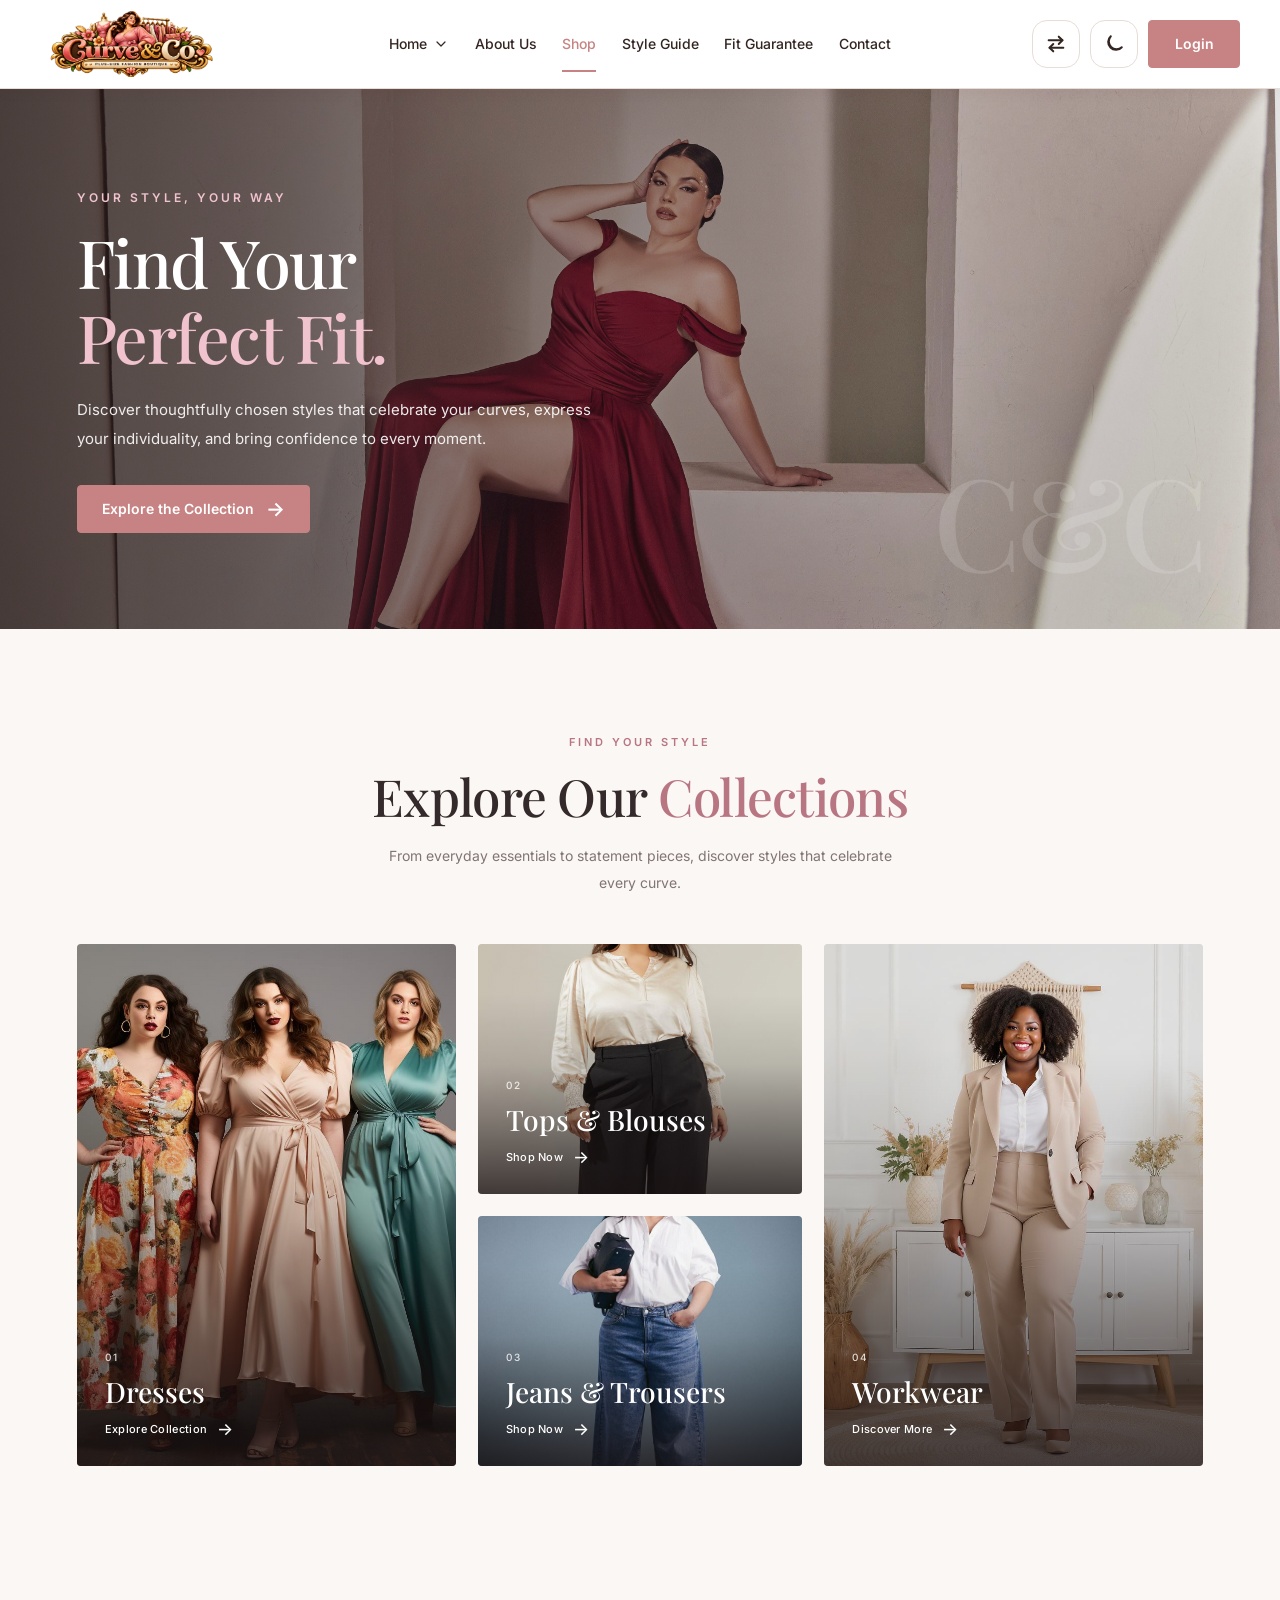
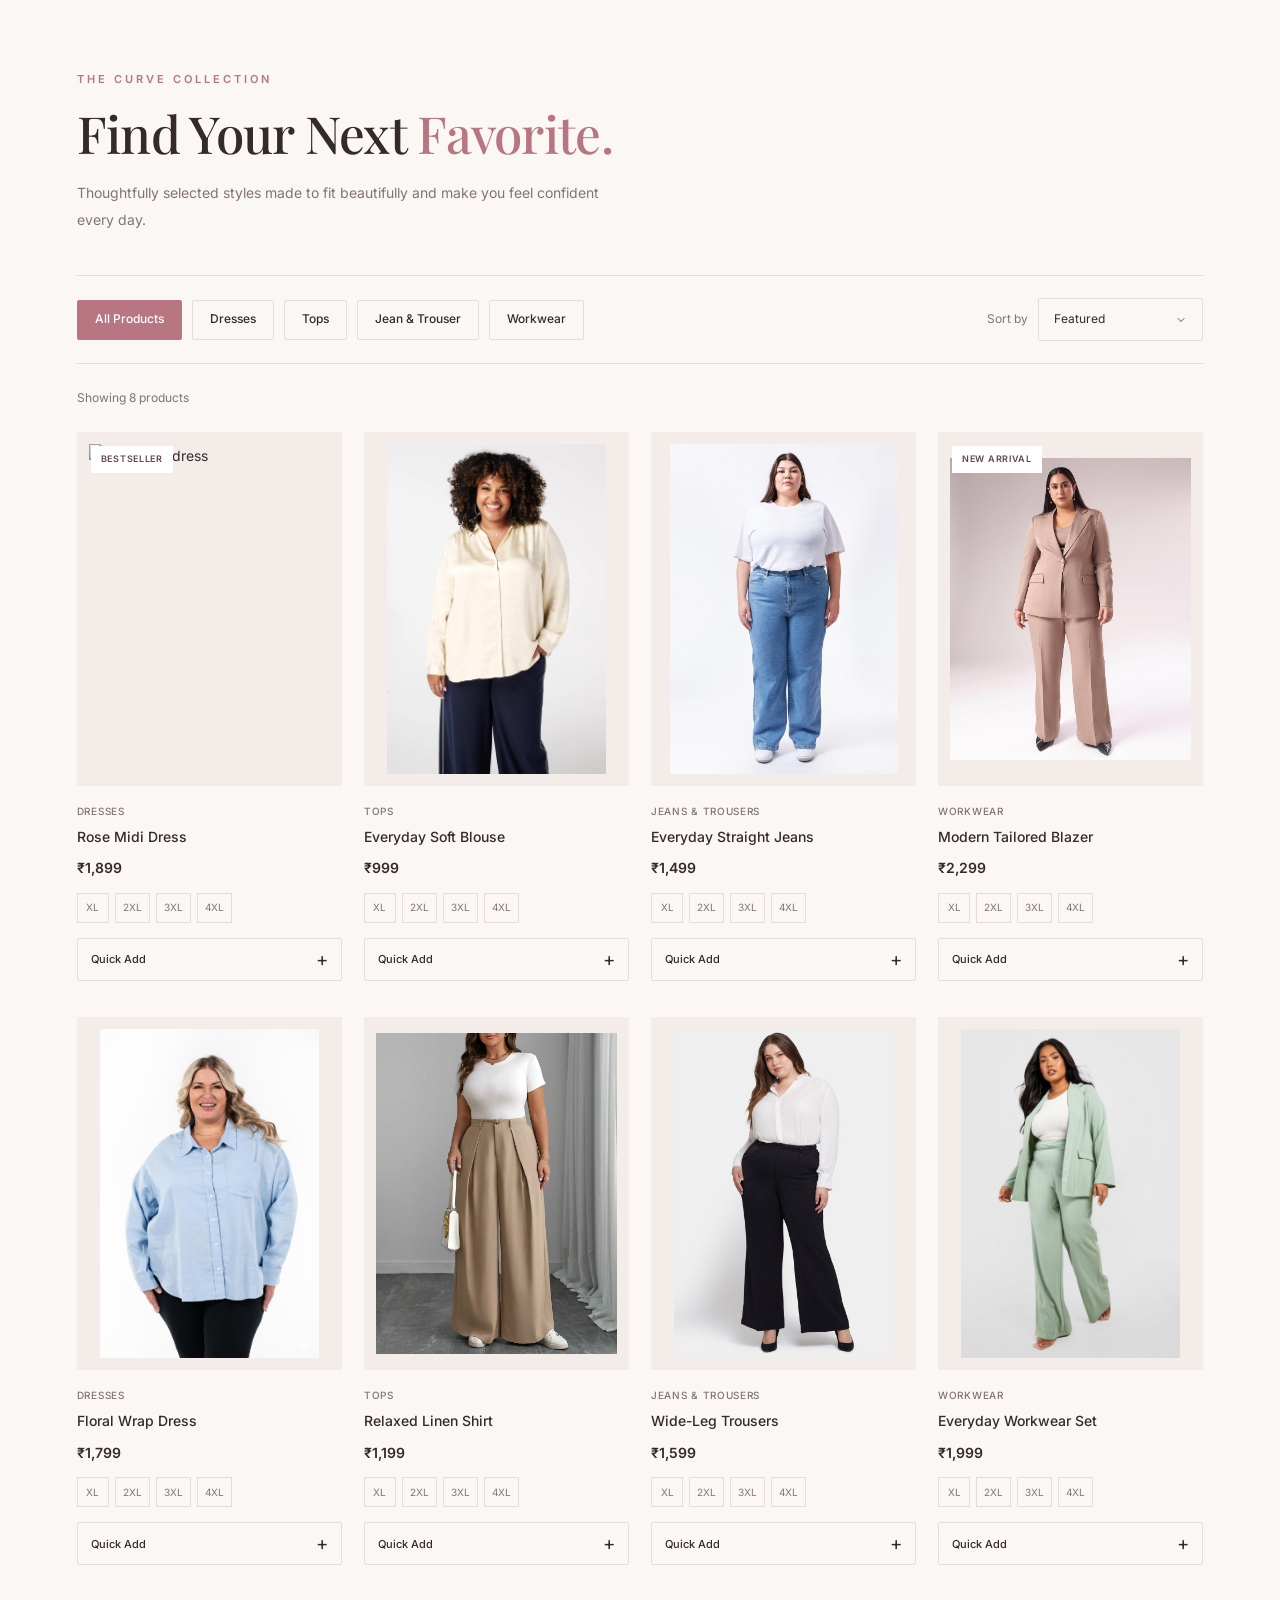
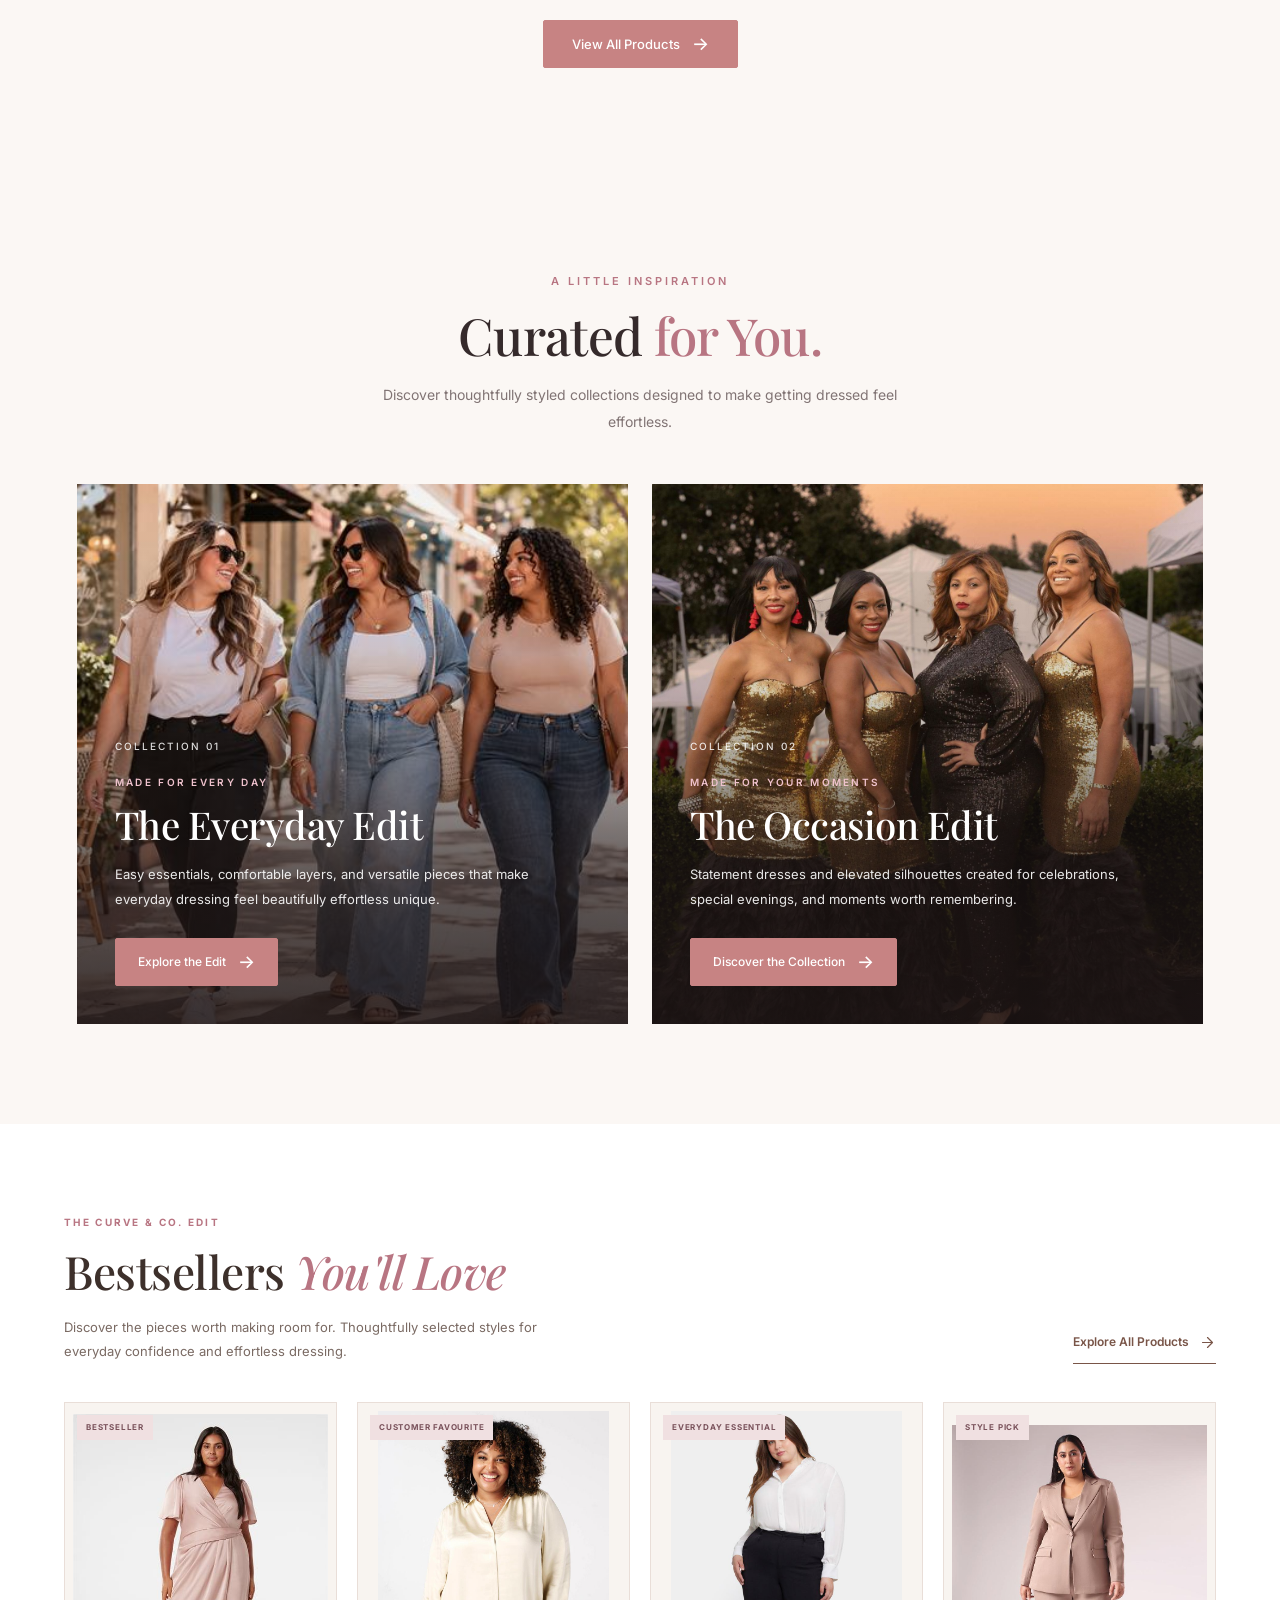
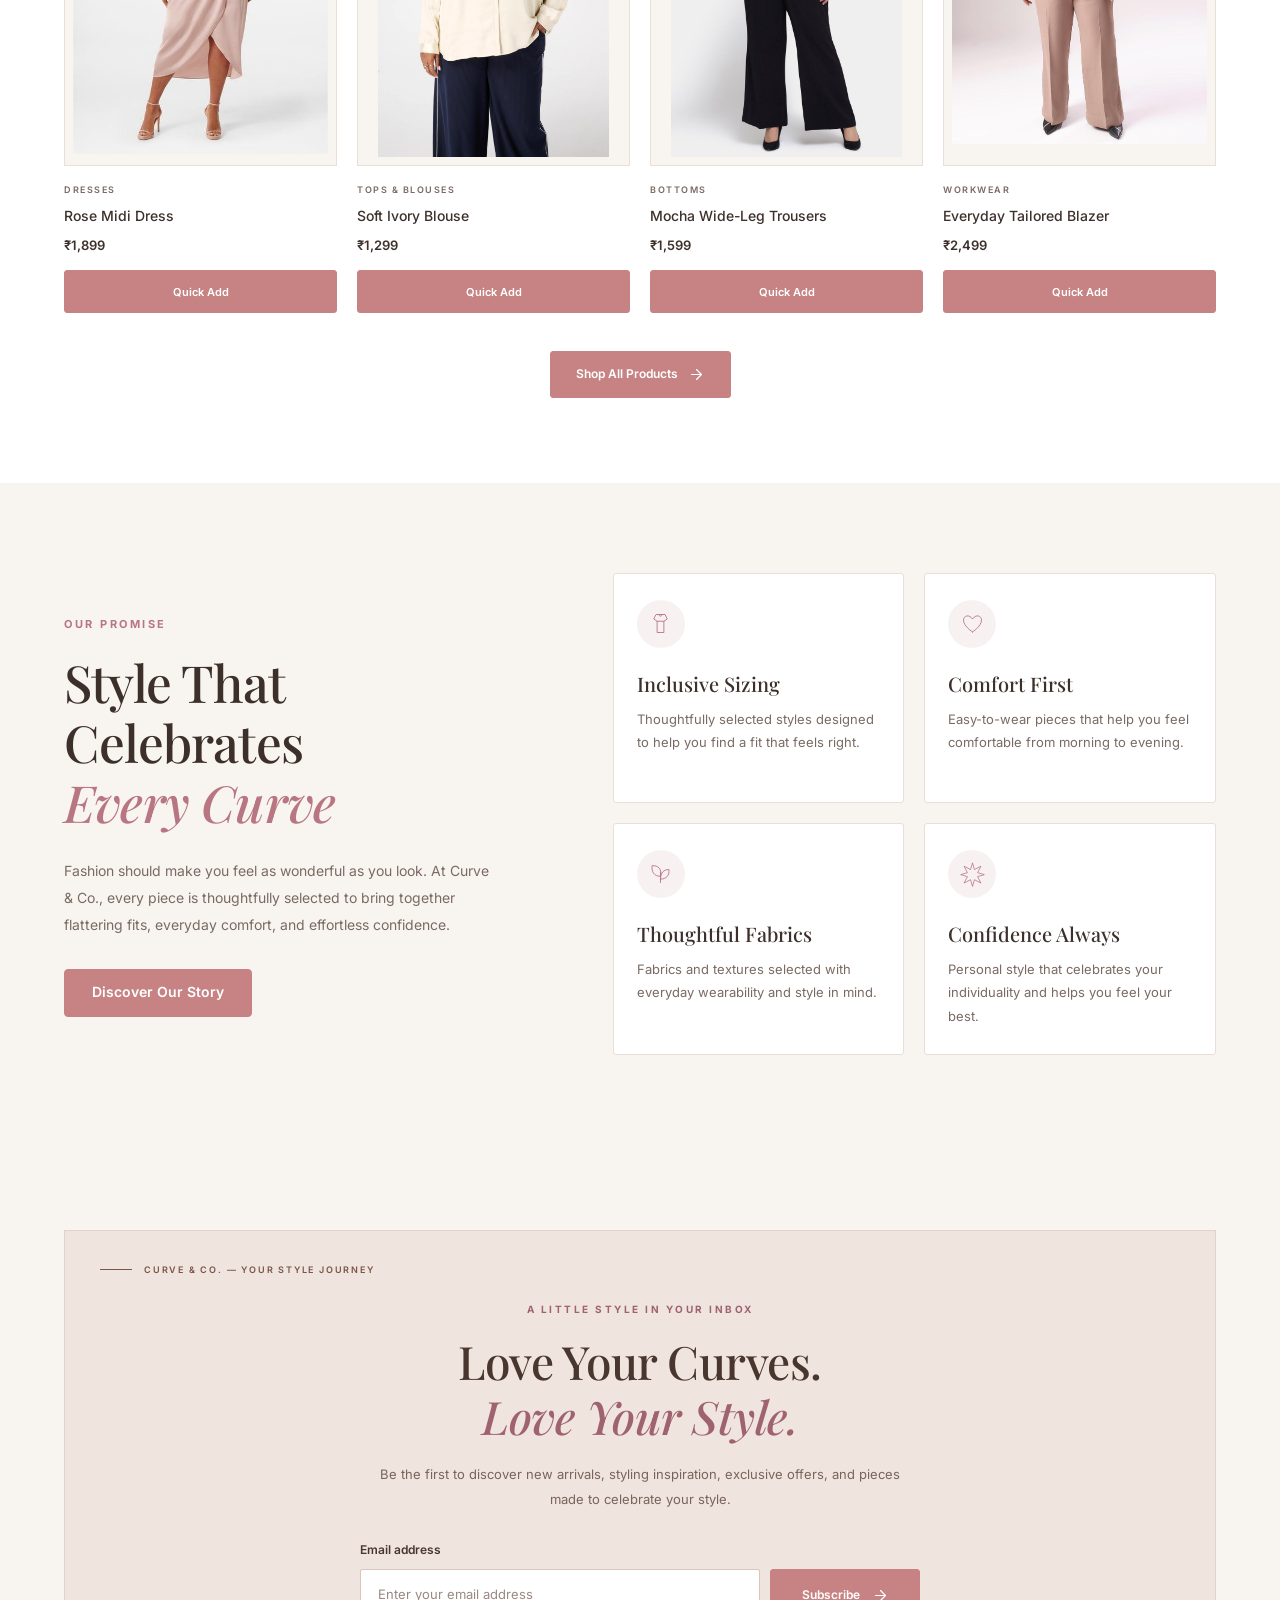
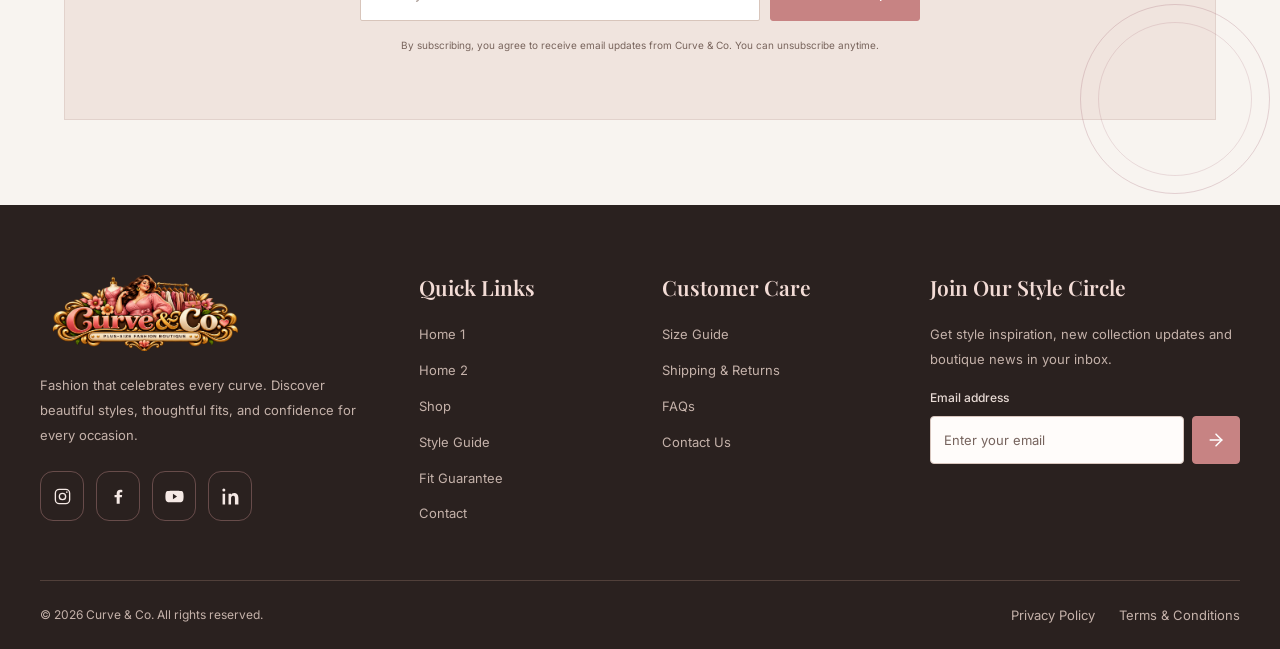
==== commit 4b2a2b94: "Add files via upload" ====
--- a/shop.html
+++ b/shop.html
@@ -690,7 +690,7 @@
                     data-filter="bottoms"
                     aria-pressed="false"
                 >
-                    Jeans &amp; Trousers
+                    Jean &amp; Trouser
                 </button>
 
                 <button
@@ -744,7 +744,7 @@
                 >
                     <div class="cc-shop-product-image">
                         <img
-                            src="images/product-rose-midi-dress.jpg"
+                            src="images/product-rosemidi-dress.jpg"
                             alt="Rose midi dress"
                             loading="lazy"
                         >
@@ -1394,7 +1394,7 @@
             <!-- PRODUCT 1 -->
             <article class="cc-bestsellers-card">
 
-                <a href="product-rose-midi-dress.html"
+                <a href="product-rosemidi-dress.html"
                    class="cc-bestsellers-image-link"
                    aria-label="View Rose Midi Dress">
 
--- a/css/style.css
+++ b/css/style.css
@@ -0,0 +1,24734 @@
+
+/* =========================================
+   CURVE & CO. - GLOBAL MAIN CSS
+========================================= */
+
+/* GOOGLE FONTS
+   Inter: Body text
+   Playfair Display: Headings and brand styling
+========================================= */
+
+:root {
+    /* BRAND COLORS */
+    --cc-primary: #754C45;
+    --cc-primary-hover: #5D3934;
+    --cc-primary-light: #A66F68;
+
+    --cc-secondary: #F3DCD6;
+    --cc-secondary-hover: #E9C5BB;
+
+    --cc-accent: #C69A52;
+    --cc-accent-hover: #A97B36;
+
+    /* LIGHT THEME */
+    --cc-bg: #FFFCFA;
+    --cc-surface: #FFFFFF;
+    --cc-surface-soft: #F8F1ED;
+
+    --cc-text: #332522;
+    --cc-text-muted: #76635D;
+    --cc-border: #E8DCD6;
+
+    /* BUTTON COLORS */
+    --cc-primary-btn-bg: #754C45;
+    --cc-primary-btn-text: #FFFFFF;
+    --cc-primary-btn-hover: #5D3934;
+
+    --cc-secondary-btn-bg: transparent;
+    --cc-secondary-btn-text: #754C45;
+    --cc-secondary-btn-border: #754C45;
+    --cc-secondary-btn-hover: #F3DCD6;
+
+    /* TYPOGRAPHY */
+    --cc-font-body: "Inter", sans-serif;
+    --cc-font-heading: "Playfair Display", serif;
+
+    --cc-body-size: 14px;
+    --cc-small-size: 12px;
+    --cc-h1-size: 48px;
+    --cc-h2-size: 36px;
+    --cc-h3-size: 24px;
+
+    --cc-body-line-height: 1.7;
+    --cc-heading-line-height: 1.2;
+
+    /* BUTTON DIMENSIONS */
+    --cc-btn-height: 48px;
+    --cc-btn-padding-x: 24px;
+    --cc-btn-radius: 4px;
+    --cc-btn-font-size: 14px;
+    --cc-btn-font-weight: 600;
+
+    /* HEADER */
+    --cc-header-height: 88px;
+    --cc-header-padding: 40px;
+    --cc-logo-height: 66px;
+
+    /* ICON BUTTONS */
+    --cc-icon-size: 44px;
+    --cc-icon-radius: 4px;
+
+    /* LAYOUT */
+    --cc-container-width: 1440px;
+    --cc-section-space: 80px;
+    --cc-content-gap: 24px;
+
+    /* EFFECTS */
+    --cc-transition: 0.3s ease;
+    --cc-shadow: 0 8px 25px rgba(65, 38, 31, 0.08);
+    --cc-header-shadow: 0 2px 14px rgba(65, 38, 31, 0.06);
+}
+
+
+/* =========================================
+   RESET
+========================================= */
+
+*,
+*::before,
+*::after {
+    box-sizing: border-box;
+}
+
+html {
+    scroll-behavior: smooth;
+    scroll-padding-top: var(--cc-header-height);
+    -webkit-text-size-adjust: 100%;
+}
+
+body {
+    margin: 0;
+    padding: 0;
+    font-family: var(--cc-font-body);
+    font-size: var(--cc-body-size);
+    font-weight: 400;
+    line-height: var(--cc-body-line-height);
+    color: var(--cc-text);
+    background: var(--cc-bg);
+    transition:
+        background-color var(--cc-transition),
+        color var(--cc-transition);
+}
+
+body,
+button,
+input,
+textarea,
+select {
+    font-family: var(--cc-font-body);
+}
+
+img {
+    display: block;
+    max-width: 100%;
+    height: auto;
+}
+
+a {
+    color: inherit;
+    text-decoration: none;
+}
+
+button {
+    font: inherit;
+}
+
+button,
+a {
+    -webkit-tap-highlight-color: transparent;
+}
+
+button:focus-visible,
+a:focus-visible,
+input:focus-visible,
+textarea:focus-visible,
+select:focus-visible {
+    outline: 2px solid var(--cc-accent);
+    outline-offset: 4px;
+}
+
+ul,
+ol {
+    margin: 0;
+    padding: 0;
+    list-style: none;
+}
+
+h1,
+h2,
+h3,
+h4,
+h5,
+h6 {
+    margin: 0;
+    font-family: var(--cc-font-heading);
+    font-weight: 600;
+    line-height: var(--cc-heading-line-height);
+    color: var(--cc-text);
+}
+
+h1 {
+    font-size: var(--cc-h1-size);
+}
+
+h2 {
+    font-size: var(--cc-h2-size);
+}
+
+h3 {
+    font-size: var(--cc-h3-size);
+}
+
+p {
+    margin: 0 0 16px;
+}
+
+p:last-child {
+    margin-bottom: 0;
+}
+
+main {
+    min-height: 60vh;
+}
+
+section {
+    scroll-margin-top: calc(var(--cc-header-height) + 20px);
+}
+
+.container {
+    width: min(
+        calc(100% - 80px),
+        var(--cc-container-width)
+    );
+    margin-inline: auto;
+}
+
+
+/* =========================================
+   SHARED BUTTON STYLES
+   Used throughout the website
+========================================= */
+
+.cc-btn,
+.curve-login-btn,
+.cc-btn-primary,
+.cc-btn-secondary {
+    min-height: var(--cc-btn-height);
+    display: inline-flex;
+    align-items: center;
+    justify-content: center;
+    gap: 10px;
+    padding: 0 var(--cc-btn-padding-x);
+
+    border: 1px solid transparent;
+    border-radius: var(--cc-btn-radius);
+
+    font-family: var(--cc-font-body);
+    font-size: var(--cc-btn-font-size);
+    font-weight: var(--cc-btn-font-weight);
+    line-height: 1.2;
+    text-align: center;
+    white-space: nowrap;
+    cursor: pointer;
+
+    transition:
+        color var(--cc-transition),
+        background-color var(--cc-transition),
+        border-color var(--cc-transition),
+        box-shadow var(--cc-transition);
+}
+
+
+/* PRIMARY BUTTON */
+
+.cc-btn-primary,
+.curve-login-btn {
+    color: var(--cc-primary-btn-text);
+    background: var(--cc-primary-btn-bg);
+    border-color: var(--cc-primary-btn-bg);
+}
+
+.cc-btn-primary:hover,
+.curve-login-btn:hover {
+    color: #FFFFFF;
+    background: var(--cc-primary-btn-hover);
+    border-color: var(--cc-primary-btn-hover);
+}
+
+
+/* SECONDARY BUTTON */
+
+.cc-btn-secondary {
+    color: var(--cc-secondary-btn-text);
+    background: var(--cc-secondary-btn-bg);
+    border-color: var(--cc-secondary-btn-border);
+}
+
+.cc-btn-secondary:hover {
+    color: var(--cc-secondary-btn-text);
+    background: var(--cc-secondary-btn-hover);
+    border-color: var(--cc-secondary-btn-border);
+}
+
+
+/* DISABLED BUTTON */
+
+.cc-btn:disabled,
+.cc-btn-primary:disabled,
+.cc-btn-secondary:disabled {
+    opacity: 0.55;
+    cursor: not-allowed;
+}
+
+
+/* =========================================
+   HEADER
+========================================= */
+
+.curve-header {
+    position: sticky;
+    top: 0;
+    z-index: 1000;
+
+    width: 100%;
+    min-height: var(--cc-header-height);
+
+    background: var(--cc-surface);
+    border-bottom: 1px solid var(--cc-border);
+    box-shadow: var(--cc-header-shadow);
+
+    transition:
+        background-color var(--cc-transition),
+        border-color var(--cc-transition),
+        box-shadow var(--cc-transition);
+}
+
+.curve-header-container {
+    position: relative;
+
+    width: min(
+        calc(100% - (var(--cc-header-padding) * 2)),
+        var(--cc-container-width)
+    );
+
+    min-height: var(--cc-header-height);
+    margin-inline: auto;
+
+    display: grid;
+    grid-template-columns: 1fr auto 1fr;
+    align-items: center;
+    gap: 28px;
+}
+
+
+/* =========================================
+   LOGO - LEFT
+========================================= */
+
+.curve-logo {
+    display: inline-flex;
+    align-items: center;
+    justify-self: start;
+
+    width: fit-content;
+    max-width: 240px;
+    min-width: 0;
+}
+
+.curve-logo-img {
+    display: block;
+    width: auto;
+    height: var(--cc-logo-height);
+    max-width: 100%;
+    object-fit: contain;
+    object-position: left center;
+}
+
+
+/* =========================================
+   DESKTOP NAVIGATION - CENTER
+========================================= */
+
+.curve-desktop-nav {
+    display: flex;
+    align-items: center;
+    justify-content: center;
+    min-width: 0;
+}
+
+.curve-nav-list {
+    display: flex;
+    align-items: center;
+    justify-content: center;
+    gap: clamp(16px, 2vw, 30px);
+}
+
+.curve-nav-item {
+    position: relative;
+}
+
+.curve-nav-link {
+    min-height: 44px;
+
+    display: inline-flex;
+    align-items: center;
+    justify-content: center;
+    gap: 6px;
+
+    padding: 8px 0;
+
+    color: var(--cc-text);
+    background: transparent;
+    border: none;
+
+    font-size: var(--cc-body-size);
+    font-weight: 600;
+    line-height: 1.4;
+    white-space: nowrap;
+
+    cursor: pointer;
+
+    transition:
+        color var(--cc-transition);
+}
+
+.curve-nav-link:hover,
+.curve-nav-link:focus-visible {
+    color: var(--cc-primary-light);
+}
+
+.curve-nav-link svg {
+    width: 15px;
+    height: 15px;
+    flex-shrink: 0;
+
+    fill: none;
+    stroke: currentColor;
+    stroke-width: 1.8;
+    stroke-linecap: round;
+    stroke-linejoin: round;
+
+    transition: transform var(--cc-transition);
+}
+
+
+/* =========================================
+   HOME DROPDOWN
+========================================= */
+
+.curve-dropdown-menu {
+    position: absolute;
+    top: calc(100% + 8px);
+    inset-inline-start: 0;
+
+    min-width: 180px;
+    padding: 8px;
+
+    background: var(--cc-surface);
+    border: 1px solid var(--cc-border);
+    border-radius: 6px;
+    box-shadow: var(--cc-shadow);
+
+    opacity: 0;
+    visibility: hidden;
+    pointer-events: none;
+    transform: translateY(8px);
+
+    transition:
+        opacity var(--cc-transition),
+        visibility var(--cc-transition),
+        transform var(--cc-transition);
+}
+
+.curve-home-dropdown:hover > .curve-dropdown-menu,
+.curve-home-dropdown:focus-within > .curve-dropdown-menu,
+.curve-home-dropdown.is-open > .curve-dropdown-menu {
+    opacity: 1;
+    visibility: visible;
+    pointer-events: auto;
+    transform: translateY(0);
+}
+
+.curve-home-dropdown:hover > .curve-home-toggle svg,
+.curve-home-dropdown.is-open > .curve-home-toggle svg {
+    transform: rotate(180deg);
+}
+
+.curve-dropdown-menu a {
+    display: flex;
+    align-items: center;
+
+    min-height: 42px;
+    padding: 10px 14px;
+
+    color: var(--cc-text);
+    border-radius: 4px;
+
+    font-size: var(--cc-body-size);
+    font-weight: 500;
+
+    transition:
+        color var(--cc-transition),
+        background-color var(--cc-transition);
+}
+
+.curve-dropdown-menu a:hover,
+.curve-dropdown-menu a:focus-visible {
+    color: var(--cc-primary);
+    background: var(--cc-surface-soft);
+}
+
+
+/* =========================================
+   HEADER ACTIONS - RIGHT
+========================================= */
+
+.curve-header-actions {
+    display: flex;
+    align-items: center;
+    justify-self: end;
+    justify-content: flex-end;
+    gap: 10px;
+}
+
+
+/* =========================================
+   RTL / DARK MODE ICON BUTTONS
+========================================= */
+
+.curve-icon-btn {
+    width: var(--cc-icon-size);
+    height: var(--cc-icon-size);
+    min-width: var(--cc-icon-size);
+    min-height: var(--cc-icon-size);
+
+    display: inline-flex;
+    align-items: center;
+    justify-content: center;
+
+    padding: 0;
+
+    color: var(--cc-text);
+    background: transparent;
+    border: 1px solid var(--cc-border);
+    border-radius: var(--cc-icon-radius);
+
+    cursor: pointer;
+
+    transition:
+        color var(--cc-transition),
+        background-color var(--cc-transition),
+        border-color var(--cc-transition);
+}
+
+.curve-icon-btn svg {
+    width: 19px;
+    height: 19px;
+
+    fill: none;
+    stroke: currentColor;
+    stroke-width: 1.7;
+    stroke-linecap: round;
+    stroke-linejoin: round;
+}
+
+.curve-icon-btn:hover {
+    color: var(--cc-primary);
+    background: var(--cc-surface-soft);
+    border-color: var(--cc-primary-light);
+}
+
+.curve-icon-btn[aria-pressed="true"] {
+    color: var(--cc-primary);
+    background: var(--cc-secondary);
+    border-color: var(--cc-primary-light);
+}
+
+
+/* =========================================
+   LOGIN BUTTON
+========================================= */
+
+.curve-login-btn {
+    min-width: 92px;
+}
+
+
+/* =========================================
+   HAMBURGER BUTTON
+   Responsive visibility is controlled in
+   responsive.css
+========================================= */
+
+.curve-menu-toggle {
+    display: none;
+
+    width: var(--cc-icon-size);
+    height: var(--cc-icon-size);
+    min-width: var(--cc-icon-size);
+
+    align-items: center;
+    justify-content: center;
+
+    padding: 0;
+
+    color: var(--cc-text);
+    background: transparent;
+    border: 1px solid var(--cc-border);
+    border-radius: var(--cc-icon-radius);
+
+    cursor: pointer;
+
+    transition:
+        color var(--cc-transition),
+        background-color var(--cc-transition),
+        border-color var(--cc-transition);
+}
+
+.curve-menu-toggle:hover {
+    color: var(--cc-primary);
+    background: var(--cc-surface-soft);
+    border-color: var(--cc-primary-light);
+}
+
+.curve-menu-toggle svg {
+    width: 21px;
+    height: 21px;
+
+    fill: none;
+    stroke: currentColor;
+    stroke-width: 1.8;
+    stroke-linecap: round;
+    stroke-linejoin: round;
+}
+
+.curve-close-icon {
+    display: none;
+}
+
+.curve-menu-toggle[aria-expanded="true"] .curve-menu-icon {
+    display: none;
+}
+
+.curve-menu-toggle[aria-expanded="true"] .curve-close-icon {
+    display: block;
+}
+
+
+/* =========================================
+   RESPONSIVE MENU PANEL
+   Hidden by default; Part 3 controls layout
+========================================= */
+
+.curve-mobile-panel {
+    display: none;
+
+    color: var(--cc-text);
+    background: var(--cc-surface);
+    border-top: 1px solid var(--cc-border);
+}
+
+.curve-mobile-nav-list {
+    display: flex;
+    flex-direction: column;
+}
+
+.curve-mobile-nav-item {
+    width: 100%;
+    border-bottom: 1px solid var(--cc-border);
+}
+
+.curve-mobile-link {
+    width: 100%;
+    min-height: 48px;
+
+    display: flex;
+    align-items: center;
+    justify-content: space-between;
+    gap: 12px;
+
+    padding: 12px 16px;
+
+    color: var(--cc-text);
+    background: transparent;
+    border: none;
+
+    font-family: var(--cc-font-body);
+    font-size: var(--cc-body-size);
+    font-weight: 500;
+    text-align: start;
+
+    cursor: pointer;
+
+    transition:
+        color var(--cc-transition),
+        background-color var(--cc-transition);
+}
+
+.curve-mobile-link:hover {
+    color: var(--cc-primary);
+    background: var(--cc-surface-soft);
+}
+
+.curve-mobile-link svg {
+    width: 16px;
+    height: 16px;
+    flex-shrink: 0;
+
+    fill: none;
+    stroke: currentColor;
+    stroke-width: 1.8;
+    stroke-linecap: round;
+    stroke-linejoin: round;
+}
+
+.curve-mobile-home-toggle[aria-expanded="true"] svg {
+    transform: rotate(180deg);
+}
+
+.curve-mobile-dropdown {
+    padding: 0 16px 10px;
+    background: var(--cc-surface-soft);
+}
+
+.curve-mobile-dropdown[hidden] {
+    display: none;
+}
+
+.curve-mobile-dropdown a {
+    display: flex;
+    align-items: center;
+
+    min-height: 42px;
+    padding: 10px 16px;
+
+    color: var(--cc-text-muted);
+    font-size: var(--cc-body-size);
+
+    transition:
+        color var(--cc-transition),
+        background-color var(--cc-transition);
+}
+
+.curve-mobile-dropdown a:hover {
+    color: var(--cc-primary);
+}
+
+.curve-mobile-actions {
+    display: flex;
+    align-items: center;
+    justify-content: flex-start;
+    flex-wrap: wrap;
+    gap: 12px;
+    padding: 20px 16px;
+}
+
+
+/* =========================================
+   GLOBAL FORM CONTROLS
+========================================= */
+
+input,
+textarea,
+select {
+    max-width: 100%;
+    color: var(--cc-text);
+    background: var(--cc-surface);
+    border: 1px solid var(--cc-border);
+    border-radius: var(--cc-btn-radius);
+    font-size: var(--cc-body-size);
+}
+
+input,
+select {
+    min-height: 46px;
+    padding: 10px 14px;
+}
+
+textarea {
+    min-height: 130px;
+    padding: 12px 14px;
+    resize: vertical;
+}
+
+input::placeholder,
+textarea::placeholder {
+    color: var(--cc-text-muted);
+    opacity: 0.8;
+}
+
+
+/* =========================================
+   GENERAL HOVER EFFECTS
+========================================= */
+
+img {
+    transition: opacity var(--cc-transition);
+}
+
+::selection {
+    color: #FFFFFF;
+    background: var(--cc-primary);
+}
+
+
+/* =========================================
+   RTL SUPPORT
+   Activated by html dir="rtl"
+========================================= */
+
+html[dir="rtl"] body {
+    text-align: right;
+}
+
+html[dir="rtl"] .curve-logo-img {
+    object-position: right center;
+}
+
+html[dir="rtl"] .curve-dropdown-menu {
+    inset-inline-start: auto;
+    inset-inline-end: 0;
+}
+
+html[dir="rtl"] .curve-nav-link,
+html[dir="rtl"] .curve-mobile-link {
+    text-align: right;
+}
+
+html[dir="rtl"] input,
+html[dir="rtl"] textarea {
+    text-align: right;
+}
+
+
+/* =========================================
+   REDUCED MOTION ACCESSIBILITY
+========================================= */
+
+@media (prefers-reduced-motion: reduce) {
+    *,
+    *::before,
+    *::after {
+        scroll-behavior: auto !important;
+        transition-duration: 0.01ms !important;
+        animation-duration: 0.01ms !important;
+        animation-iteration-count: 1 !important;
+    }
+}
+
+/* =========================================
+   CURVE & CO. - DARK MODE
+========================================= */
+
+html[data-theme="dark"] {
+    color-scheme: dark;
+
+    /* DARK SURFACES */
+    --cc-bg: #201917;
+    --cc-surface: #2A211F;
+    --cc-surface-soft: #382A27;
+
+    /* DARK TEXT */
+    --cc-text: #F5EAE5;
+    --cc-text-muted: #C5B2AA;
+    --cc-border: #51403A;
+
+    /* BRAND COLORS */
+    --cc-primary: #D9A29A;
+    --cc-primary-hover: #E7B8AF;
+    --cc-primary-light: #E5B6AC;
+
+    --cc-secondary: #4A302D;
+    --cc-secondary-hover: #5B3935;
+
+    --cc-accent: #D7AF6A;
+    --cc-accent-hover: #E7C58C;
+
+    /* PRIMARY BUTTON */
+    --cc-primary-btn-bg: #D9A29A;
+    --cc-primary-btn-text: #281B19;
+    --cc-primary-btn-hover: #E7B8AF;
+
+    /* SECONDARY BUTTON */
+    --cc-secondary-btn-bg: transparent;
+    --cc-secondary-btn-text: #F0C5BC;
+    --cc-secondary-btn-border: #D9A29A;
+    --cc-secondary-btn-hover: #4A302D;
+
+    /* SHADOWS */
+    --cc-shadow: 0 8px 28px rgba(0, 0, 0, 0.28);
+    --cc-header-shadow: 0 3px 16px rgba(0, 0, 0, 0.22);
+}
+
+
+/* =========================================
+   BODY AND HEADINGS
+========================================= */
+
+html[data-theme="dark"] body {
+    color: var(--cc-text);
+    background: var(--cc-bg);
+}
+
+html[data-theme="dark"] h1,
+html[data-theme="dark"] h2,
+html[data-theme="dark"] h3,
+html[data-theme="dark"] h4,
+html[data-theme="dark"] h5,
+html[data-theme="dark"] h6 {
+    color: var(--cc-text);
+}
+
+
+/* =========================================
+   HEADER
+========================================= */
+
+html[data-theme="dark"] .curve-header {
+    background: var(--cc-surface);
+    border-color: var(--cc-border);
+    box-shadow: var(--cc-header-shadow);
+}
+
+html[data-theme="dark"] .curve-nav-link {
+    color: var(--cc-text);
+}
+
+html[data-theme="dark"] .curve-nav-link:hover {
+    color: var(--cc-primary);
+}
+
+
+/* =========================================
+   HOME DROPDOWN
+========================================= */
+
+html[data-theme="dark"] .curve-dropdown-menu {
+    background: var(--cc-surface);
+    border-color: var(--cc-border);
+    box-shadow: var(--cc-shadow);
+}
+
+html[data-theme="dark"] .curve-dropdown-menu a {
+    color: var(--cc-text);
+}
+
+html[data-theme="dark"] .curve-dropdown-menu a:hover,
+html[data-theme="dark"] .curve-dropdown-menu a:focus-visible {
+    color: var(--cc-primary);
+    background: var(--cc-surface-soft);
+}
+
+
+/* =========================================
+   RTL AND DARK MODE ICON BUTTONS
+========================================= */
+
+html[data-theme="dark"] .curve-icon-btn,
+html[data-theme="dark"] .curve-menu-toggle {
+    color: var(--cc-text);
+    background: transparent;
+    border-color: var(--cc-border);
+}
+
+html[data-theme="dark"] .curve-icon-btn:hover,
+html[data-theme="dark"] .curve-menu-toggle:hover {
+    color: var(--cc-primary);
+    background: var(--cc-surface-soft);
+    border-color: var(--cc-primary);
+}
+
+html[data-theme="dark"] .curve-icon-btn[aria-pressed="true"] {
+    color: var(--cc-primary);
+    background: var(--cc-secondary);
+    border-color: var(--cc-primary);
+}
+
+
+/* =========================================
+   PRIMARY BUTTONS
+========================================= */
+
+html[data-theme="dark"] .cc-btn-primary,
+html[data-theme="dark"] .curve-login-btn {
+    color: var(--cc-primary-btn-text);
+    background: var(--cc-primary-btn-bg);
+    border-color: var(--cc-primary-btn-bg);
+}
+
+html[data-theme="dark"] .cc-btn-primary:hover,
+html[data-theme="dark"] .curve-login-btn:hover {
+    color: var(--cc-primary-btn-text);
+    background: var(--cc-primary-btn-hover);
+    border-color: var(--cc-primary-btn-hover);
+}
+
+
+/* =========================================
+   SECONDARY BUTTONS
+========================================= */
+
+html[data-theme="dark"] .cc-btn-secondary {
+    color: var(--cc-secondary-btn-text);
+    background: var(--cc-secondary-btn-bg);
+    border-color: var(--cc-secondary-btn-border);
+}
+
+html[data-theme="dark"] .cc-btn-secondary:hover {
+    color: var(--cc-secondary-btn-text);
+    background: var(--cc-secondary-btn-hover);
+    border-color: var(--cc-secondary-btn-border);
+}
+
+
+/* =========================================
+   RESPONSIVE MENU PANEL
+========================================= */
+
+html[data-theme="dark"] .curve-mobile-panel {
+    color: var(--cc-text);
+    background: var(--cc-surface);
+    border-color: var(--cc-border);
+}
+
+html[data-theme="dark"] .curve-mobile-nav-item {
+    border-color: var(--cc-border);
+}
+
+html[data-theme="dark"] .curve-mobile-link {
+    color: var(--cc-text);
+    background: transparent;
+}
+
+html[data-theme="dark"] .curve-mobile-link:hover {
+    color: var(--cc-primary);
+    background: var(--cc-surface-soft);
+}
+
+html[data-theme="dark"] .curve-mobile-dropdown {
+    background: var(--cc-surface-soft);
+}
+
+html[data-theme="dark"] .curve-mobile-dropdown a {
+    color: var(--cc-text-muted);
+}
+
+html[data-theme="dark"] .curve-mobile-dropdown a:hover {
+    color: var(--cc-primary);
+}
+
+
+/* =========================================
+   FORM FIELDS
+========================================= */
+
+html[data-theme="dark"] input,
+html[data-theme="dark"] textarea,
+html[data-theme="dark"] select {
+    color: var(--cc-text);
+    background: var(--cc-surface);
+    border-color: var(--cc-border);
+}
+
+html[data-theme="dark"] input::placeholder,
+html[data-theme="dark"] textarea::placeholder {
+    color: var(--cc-text-muted);
+}
+
+html[data-theme="dark"] option {
+    color: var(--cc-text);
+    background: var(--cc-surface);
+}
+
+
+/* =========================================
+   ACCESSIBILITY
+========================================= */
+
+html[data-theme="dark"] ::selection {
+    color: #201917;
+    background: #D9A29A;
+}
+
+html[data-theme="dark"] a:focus-visible,
+html[data-theme="dark"] button:focus-visible,
+html[data-theme="dark"] input:focus-visible,
+html[data-theme="dark"] textarea:focus-visible,
+html[data-theme="dark"] select:focus-visible {
+    outline-color: var(--cc-accent);
+}
+
+
+
+
+
+
+/* =========================================
+   CURVE & CO. - GLOBAL MAIN CSS
+========================================= */
+
+:root {
+    /* BRAND COLORS */
+    --cc-primary: #754C45;
+    --cc-primary-hover: #5D3934;
+    --cc-primary-light: #A66F68;
+    --cc-secondary: #F3DCD6;
+    --cc-secondary-hover: #E9C5BB;
+    --cc-accent: #C69A52;
+
+    /* LIGHT THEME */
+    --cc-bg: #FFFCFA;
+    --cc-surface: #FFFFFF;
+    --cc-surface-soft: #F8F1ED;
+    --cc-text: #332522;
+    --cc-text-muted: #76635D;
+    --cc-border: #E8DCD6;
+
+    /* TYPOGRAPHY */
+    --cc-font-body: "Inter", sans-serif;
+    --cc-font-heading: "Playfair Display", serif;
+    --cc-body-size: 14px;
+    --cc-small-size: 12px;
+    --cc-h1-size: 48px;
+    --cc-h2-size: 36px;
+    --cc-h3-size: 24px;
+    --cc-line-height: 1.7;
+
+    /* BUTTONS */
+    --cc-btn-height: 48px;
+    --cc-btn-padding: 24px;
+    --cc-btn-radius: 4px;
+    --cc-btn-size: 14px;
+    --cc-btn-weight: 600;
+
+    --cc-primary-btn-bg: #754C45;
+    --cc-primary-btn-text: #FFFFFF;
+    --cc-primary-btn-hover: #5D3934;
+
+    --cc-secondary-btn-bg: transparent;
+    --cc-secondary-btn-text: #754C45;
+    --cc-secondary-btn-border: #754C45;
+    --cc-secondary-btn-hover: #F3DCD6;
+
+    /* HEADER */
+    --cc-header-height: 88px;
+    --cc-icon-size: 48px;
+    --cc-icon-radius: 15px;
+
+    /* LAYOUT */
+    --cc-container-width: 1440px;
+    --cc-section-space: 80px;
+    --cc-transition: 0.3s ease;
+    --cc-shadow: 0 8px 25px rgba(65, 38, 31, 0.08);
+}
+
+
+/* RESET */
+
+*,
+*::before,
+*::after {
+    box-sizing: border-box;
+}
+
+html {
+    scroll-behavior: smooth;
+    scroll-padding-top: var(--cc-header-height);
+    -webkit-text-size-adjust: 100%;
+}
+
+body {
+    margin: 0;
+    padding: 0;
+    font-family: var(--cc-font-body);
+    font-size: var(--cc-body-size);
+    line-height: var(--cc-line-height);
+    color: var(--cc-text);
+    background: var(--cc-bg);
+    transition:
+        color var(--cc-transition),
+        background-color var(--cc-transition);
+}
+
+button,
+input,
+textarea,
+select {
+    font: inherit;
+}
+
+button,
+a {
+    -webkit-tap-highlight-color: transparent;
+}
+
+img {
+    display: block;
+    max-width: 100%;
+    height: auto;
+}
+
+a {
+    color: inherit;
+    text-decoration: none;
+}
+
+ul,
+ol {
+    margin: 0;
+    padding: 0;
+    list-style: none;
+}
+
+h1,
+h2,
+h3,
+h4,
+h5,
+h6 {
+    margin: 0;
+    font-family: var(--cc-font-heading);
+    font-weight: 600;
+    line-height: 1.2;
+    color: var(--cc-text);
+}
+
+h1 { font-size: var(--cc-h1-size); }
+h2 { font-size: var(--cc-h2-size); }
+h3 { font-size: var(--cc-h3-size); }
+
+p {
+    margin: 0 0 16px;
+}
+
+p:last-child {
+    margin-bottom: 0;
+}
+
+.container {
+    width: min(calc(100% - 80px), var(--cc-container-width));
+    margin-inline: auto;
+}
+
+:focus-visible {
+    outline: 2px solid var(--cc-accent);
+    outline-offset: 4px;
+}
+
+
+/* SHARED BUTTONS */
+
+.cc-btn,
+.cc-btn-primary,
+.cc-btn-secondary,
+.curve-login-btn {
+    min-height: var(--cc-btn-height);
+    display: inline-flex;
+    align-items: center;
+    justify-content: center;
+    gap: 10px;
+    padding: 0 var(--cc-btn-padding);
+
+    border: 1px solid transparent;
+    border-radius: var(--cc-btn-radius);
+
+    font-family: var(--cc-font-body);
+    font-size: var(--cc-btn-size);
+    font-weight: var(--cc-btn-weight);
+    line-height: 1.2;
+    text-align: center;
+    white-space: nowrap;
+    cursor: pointer;
+
+    transition:
+        color var(--cc-transition),
+        background-color var(--cc-transition),
+        border-color var(--cc-transition);
+}
+
+.cc-btn-primary,
+.curve-login-btn {
+    color: var(--cc-primary-btn-text);
+    background: var(--cc-primary-btn-bg);
+    border-color: var(--cc-primary-btn-bg);
+}
+
+.cc-btn-primary:hover,
+.curve-login-btn:hover {
+    color: #FFFFFF;
+    background: var(--cc-primary-btn-hover);
+    border-color: var(--cc-primary-btn-hover);
+}
+
+.cc-btn-secondary {
+    color: var(--cc-secondary-btn-text);
+    background: var(--cc-secondary-btn-bg);
+    border-color: var(--cc-secondary-btn-border);
+}
+
+.cc-btn-secondary:hover {
+    color: var(--cc-secondary-btn-text);
+    background: var(--cc-secondary-btn-hover);
+    border-color: var(--cc-secondary-btn-border);
+}
+
+
+/* HEADER BASE */
+
+.curve-header {
+    position: sticky;
+    top: 0;
+    z-index: 1000;
+    width: 100%;
+    background: var(--cc-surface);
+    border-bottom: 1px solid var(--cc-border);
+    box-shadow: 0 2px 14px rgba(65, 38, 31, 0.06);
+}
+
+.curve-header-container {
+    width: min(calc(100% - 80px), var(--cc-container-width));
+    min-height: var(--cc-header-height);
+    margin-inline: auto;
+
+    display: grid;
+    grid-template-columns: 1fr auto 1fr;
+    align-items: center;
+    gap: 28px;
+}
+
+.curve-logo {
+    justify-self: start;
+    display: inline-flex;
+    align-items: center;
+    max-width: 240px;
+}
+
+.curve-logo-img {
+    width: auto;
+    height: 66px;
+    max-width: 100%;
+    object-fit: contain;
+}
+
+.curve-desktop-nav {
+    display: flex;
+    align-items: center;
+    justify-content: center;
+}
+
+.curve-nav-list {
+    display: flex;
+    align-items: center;
+    justify-content: center;
+    gap: clamp(16px, 2vw, 30px);
+}
+
+.curve-nav-item {
+    position: relative;
+}
+
+.curve-nav-link {
+    min-height: 44px;
+    display: inline-flex;
+    align-items: center;
+    justify-content: center;
+    gap: 6px;
+    padding: 8px 0;
+
+    color: var(--cc-text);
+    background: transparent;
+    border: 0;
+    font-size: var(--cc-body-size);
+    font-weight: 500;
+    white-space: nowrap;
+    cursor: pointer;
+
+    transition: color var(--cc-transition);
+}
+
+.curve-nav-link:hover {
+    color: var(--cc-primary-light);
+}
+
+.curve-nav-link svg,
+.curve-mobile-link svg {
+    width: 16px;
+    height: 16px;
+    flex-shrink: 0;
+    fill: none;
+    stroke: currentColor;
+    stroke-width: 1.8;
+    stroke-linecap: round;
+    stroke-linejoin: round;
+}
+
+
+/* DESKTOP HOME DROPDOWN */
+
+.curve-dropdown-menu {
+    position: absolute;
+    top: calc(100% + 8px);
+    inset-inline-start: 0;
+    min-width: 180px;
+    padding: 8px;
+
+    background: var(--cc-surface);
+    border: 1px solid var(--cc-border);
+    border-radius: 6px;
+    box-shadow: var(--cc-shadow);
+
+    opacity: 0;
+    visibility: hidden;
+    pointer-events: none;
+    transform: translateY(8px);
+
+    transition:
+        opacity var(--cc-transition),
+        visibility var(--cc-transition),
+        transform var(--cc-transition);
+}
+
+.curve-home-dropdown:hover .curve-dropdown-menu,
+.curve-home-dropdown:focus-within .curve-dropdown-menu,
+.curve-home-dropdown.is-open .curve-dropdown-menu {
+    opacity: 1;
+    visibility: visible;
+    pointer-events: auto;
+    transform: translateY(0);
+}
+
+.curve-dropdown-menu a {
+    display: flex;
+    align-items: center;
+    min-height: 42px;
+    padding: 10px 14px;
+    border-radius: 4px;
+    color: var(--cc-text);
+    transition:
+        color var(--cc-transition),
+        background-color var(--cc-transition);
+}
+
+.curve-dropdown-menu a:hover {
+    color: var(--cc-primary);
+    background: var(--cc-surface-soft);
+}
+
+
+/* HEADER ACTIONS */
+
+.curve-header-actions {
+    display: flex;
+    align-items: center;
+    justify-self: end;
+    justify-content: flex-end;
+    gap: 10px;
+}
+
+.curve-icon-btn {
+    width: var(--cc-icon-size);
+    height: var(--cc-icon-size);
+    min-width: var(--cc-icon-size);
+    min-height: var(--cc-icon-size);
+
+    display: inline-flex;
+    align-items: center;
+    justify-content: center;
+    flex-shrink: 0;
+    padding: 0;
+
+    color: var(--cc-text);
+    background: var(--cc-surface);
+    border: 1px solid var(--cc-border);
+    border-radius: var(--cc-icon-radius);
+    cursor: pointer;
+
+    transition:
+        color var(--cc-transition),
+        background-color var(--cc-transition),
+        border-color var(--cc-transition);
+}
+
+.curve-icon-btn svg {
+    width: 22px;
+    height: 22px;
+    fill: none;
+    stroke: currentColor;
+    stroke-width: 2.2;
+    stroke-linecap: round;
+    stroke-linejoin: round;
+}
+
+.curve-icon-btn:hover {
+    color: var(--cc-primary);
+    background: var(--cc-surface-soft);
+    border-color: var(--cc-primary-light);
+}
+
+.curve-login-btn {
+    min-width: 92px;
+}
+
+
+/* HAMBURGER BASE */
+
+.curve-menu-toggle {
+    display: none;
+    width: 44px;
+    height: 44px;
+    align-items: center;
+    justify-content: center;
+    padding: 0;
+
+    color: var(--cc-text);
+    background: var(--cc-surface);
+    border: 1px solid var(--cc-border);
+    border-radius: 4px;
+    cursor: pointer;
+}
+
+.curve-menu-toggle svg {
+    width: 21px;
+    height: 21px;
+    fill: none;
+    stroke: currentColor;
+    stroke-width: 1.8;
+    stroke-linecap: round;
+    stroke-linejoin: round;
+}
+
+.curve-close-icon {
+    display: none;
+}
+
+.curve-menu-toggle[aria-expanded="true"] .curve-menu-icon {
+    display: none;
+}
+
+.curve-menu-toggle[aria-expanded="true"] .curve-close-icon {
+    display: block;
+}
+
+
+/* RESPONSIVE PANEL BASE */
+
+.curve-mobile-panel {
+    display: none;
+    color: var(--cc-text);
+    background: var(--cc-surface);
+    border-top: 1px solid var(--cc-border);
+}
+
+.curve-mobile-panel.is-open {
+    display: block;
+}
+
+.curve-mobile-nav-list {
+    display: flex;
+    flex-direction: column;
+}
+
+.curve-mobile-nav-item {
+    width: 100%;
+    border-bottom: 1px solid var(--cc-border);
+}
+
+.curve-mobile-link {
+    width: 100%;
+    min-height: 48px;
+    display: flex;
+    align-items: center;
+    justify-content: space-between;
+    gap: 12px;
+    padding: 12px 16px;
+
+    color: var(--cc-text);
+    background: transparent;
+    border: 0;
+    font-size: var(--cc-body-size);
+    font-weight: 500;
+    text-align: start;
+    cursor: pointer;
+}
+
+.curve-mobile-link:hover {
+    color: var(--cc-primary);
+    background: var(--cc-surface-soft);
+}
+
+.curve-mobile-dropdown {
+    padding: 0 16px 10px;
+    background: var(--cc-surface-soft);
+}
+
+.curve-mobile-dropdown[hidden] {
+    display: none !important;
+}
+
+.curve-mobile-dropdown a {
+    display: flex;
+    align-items: center;
+    min-height: 42px;
+    padding: 10px 16px;
+    color: var(--cc-text-muted);
+}
+
+.curve-mobile-actions {
+    display: flex;
+    align-items: center;
+    flex-wrap: wrap;
+    gap: 12px;
+    padding: 20px;
+}
+
+
+/* =========================================
+   FOOTER
+========================================= */
+
+.curve-footer {
+    --footer-bg: #2A211F;
+    --footer-heading: #F3DCD6;
+    --footer-text: #E7DAD4;
+    --footer-muted: #C5B2AA;
+    --footer-border: #51403A;
+    --footer-accent: #D9A29A;
+
+    width: 100%;
+    padding: 70px 0 0;
+    color: var(--footer-text);
+    background: var(--footer-bg);
+}
+
+.curve-footer-container {
+    width: min(calc(100% - 80px), var(--cc-container-width));
+    margin-inline: auto;
+}
+
+.curve-footer-grid {
+    display: grid;
+    grid-template-columns: 1.35fr 0.8fr 0.9fr 1.25fr;
+    gap: 44px;
+    align-items: start;
+    padding-bottom: 55px;
+}
+
+.curve-footer-brand,
+.curve-footer-column {
+    min-width: 0;
+}
+
+.curve-footer-logo {
+    display: inline-flex;
+    align-items: center;
+    max-width: 240px;
+    margin-bottom: 22px;
+}
+
+.curve-footer-logo img {
+    width: auto;
+    height: 76px;
+    max-width: 100%;
+    object-fit: contain;
+}
+
+.curve-footer-description,
+.curve-footer-newsletter-text {
+    color: var(--footer-muted);
+    font-size: 13px;
+    line-height: 1.9;
+}
+
+.curve-footer-description {
+    max-width: 330px;
+    margin-bottom: 24px;
+}
+
+.curve-footer-heading {
+    margin-bottom: 22px;
+    color: var(--footer-heading);
+    font-family: var(--cc-font-heading);
+    font-size: 21px;
+    font-weight: 600;
+}
+
+.curve-footer-links {
+    display: flex;
+    flex-direction: column;
+    align-items: flex-start;
+    gap: 12px;
+}
+
+.curve-footer-links a,
+.curve-footer-legal a {
+    color: var(--footer-muted);
+    font-size: 13px;
+    line-height: 1.7;
+    transition: color var(--cc-transition);
+}
+
+.curve-footer-links a:hover,
+.curve-footer-legal a:hover {
+    color: var(--footer-accent);
+}
+
+
+/* SOCIAL ICONS */
+
+.curve-footer-socials {
+    display: flex;
+    align-items: center;
+    flex-wrap: wrap;
+    gap: 12px;
+}
+
+.curve-social-link {
+    width: 42px;
+    height: 42px;
+    flex: 0 0 42px;
+    display: inline-flex;
+    align-items: center;
+    justify-content: center;
+
+    color: var(--footer-heading);
+    background: transparent;
+    border: 1px solid var(--footer-border);
+    border-radius: 5px;
+
+    transition:
+        color var(--cc-transition),
+        background-color var(--cc-transition),
+        border-color var(--cc-transition);
+}
+
+.curve-social-link svg {
+    width: 19px;
+    height: 19px;
+    fill: none;
+    stroke: currentColor;
+    stroke-width: 1.7;
+    stroke-linecap: round;
+    stroke-linejoin: round;
+}
+
+.curve-social-link:hover {
+    color: var(--footer-bg);
+    background: var(--footer-accent);
+    border-color: var(--footer-accent);
+}
+
+
+/* NEWSLETTER */
+
+.curve-newsletter-label {
+    display: block;
+    margin-bottom: 8px;
+    color: var(--footer-text);
+    font-size: 12px;
+    font-weight: 500;
+}
+
+.curve-newsletter-field {
+    display: flex;
+    align-items: stretch;
+    width: 100%;
+    gap: 8px;
+}
+
+.curve-newsletter-field input {
+    flex: 1 1 auto;
+    width: 100%;
+    min-width: 0;
+    min-height: 48px;
+    padding: 0 13px;
+
+    color: #332522;
+    background: #FFFCFA;
+    border: 1px solid #D8C6BE;
+    border-radius: 4px;
+    font-size: 13px;
+}
+
+.curve-newsletter-field input::placeholder {
+    color: #76635D;
+    opacity: 1;
+}
+
+.curve-newsletter-btn {
+    width: 48px;
+    height: 48px;
+    min-width: 48px;
+    display: inline-flex;
+    align-items: center;
+    justify-content: center;
+
+    color: #FFFFFF;
+    background: var(--cc-primary);
+    border: 1px solid var(--cc-primary);
+    border-radius: 4px;
+    cursor: pointer;
+
+    transition:
+        color var(--cc-transition),
+        background-color var(--cc-transition),
+        border-color var(--cc-transition);
+}
+
+.curve-newsletter-btn svg {
+    width: 20px;
+    height: 20px;
+    fill: none;
+    stroke: currentColor;
+    stroke-width: 1.8;
+    stroke-linecap: round;
+    stroke-linejoin: round;
+}
+
+.curve-newsletter-btn:hover {
+    background: var(--cc-primary-hover);
+    border-color: var(--cc-primary-hover);
+}
+
+
+/* FOOTER BOTTOM */
+
+.curve-footer-divider {
+    width: 100%;
+    height: 1px;
+    background: var(--footer-border);
+}
+
+.curve-footer-bottom {
+    display: flex;
+    align-items: center;
+    justify-content: space-between;
+    flex-wrap: wrap;
+    gap: 18px;
+    padding: 23px 0;
+}
+
+.curve-footer-copyright {
+    margin: 0;
+    color: var(--footer-muted);
+    font-size: 12px;
+}
+
+.curve-footer-legal {
+    display: flex;
+    align-items: center;
+    flex-wrap: wrap;
+    gap: 24px;
+}
+
+
+/* FORMS */
+
+input,
+textarea,
+select {
+    max-width: 100%;
+    color: var(--cc-text);
+    background: var(--cc-surface);
+    border: 1px solid var(--cc-border);
+    border-radius: var(--cc-btn-radius);
+    font-size: var(--cc-body-size);
+}
+
+input,
+select {
+    min-height: 46px;
+    padding: 10px 14px;
+}
+
+textarea {
+    min-height: 130px;
+    padding: 12px 14px;
+    resize: vertical;
+}
+
+
+/* RTL FOUNDATION */
+
+html[dir="rtl"] body {
+    direction: rtl;
+    text-align: right;
+}
+
+html[dir="rtl"] .curve-logo-img {
+    object-position: right center;
+}
+
+html[dir="rtl"] .curve-dropdown-menu {
+    inset-inline-start: auto;
+    inset-inline-end: 0;
+}
+
+html[dir="rtl"] .curve-mobile-link,
+html[dir="rtl"] .curve-nav-link {
+    text-align: right;
+}
+
+html[dir="rtl"] .curve-newsletter-field {
+    direction: rtl;
+}
+
+html[dir="rtl"] .curve-newsletter-field input {
+    text-align: right;
+}
+
+html[dir="rtl"] .curve-footer-bottom {
+    direction: rtl;
+}
+
+
+/* ACCESSIBILITY */
+
+@media (prefers-reduced-motion: reduce) {
+    *,
+    *::before,
+    *::after {
+        scroll-behavior: auto !important;
+        transition-duration: 0.01ms !important;
+    }
+}
+
+/* =========================================
+   CURVE & CO. - DARK MODE
+========================================= */
+
+html[data-theme="dark"] {
+    color-scheme: dark;
+
+    --cc-bg: #201917;
+    --cc-surface: #2A211F;
+    --cc-surface-soft: #382A27;
+
+    --cc-text: #F5EAE5;
+    --cc-text-muted: #C5B2AA;
+    --cc-border: #51403A;
+
+    --cc-primary: #D9A29A;
+    --cc-primary-hover: #E7B8AF;
+    --cc-primary-light: #E5B6AC;
+
+    --cc-secondary: #4A302D;
+    --cc-secondary-hover: #5B3935;
+    --cc-accent: #D7AF6A;
+
+    --cc-primary-btn-bg: #D9A29A;
+    --cc-primary-btn-text: #281B19;
+    --cc-primary-btn-hover: #E7B8AF;
+
+    --cc-secondary-btn-bg: transparent;
+    --cc-secondary-btn-text: #F0C5BC;
+    --cc-secondary-btn-border: #D9A29A;
+    --cc-secondary-btn-hover: #4A302D;
+}
+
+
+/* BODY AND HEADINGS */
+
+html[data-theme="dark"] body {
+    color: var(--cc-text);
+    background: var(--cc-bg);
+}
+
+html[data-theme="dark"] h1,
+html[data-theme="dark"] h2,
+html[data-theme="dark"] h3,
+html[data-theme="dark"] h4,
+html[data-theme="dark"] h5,
+html[data-theme="dark"] h6 {
+    color: var(--cc-text);
+}
+
+
+/* HEADER */
+
+html[data-theme="dark"] .curve-header {
+    background: var(--cc-surface);
+    border-color: var(--cc-border);
+    box-shadow: 0 3px 16px rgba(0, 0, 0, 0.22);
+}
+
+html[data-theme="dark"] .curve-nav-link {
+    color: var(--cc-text);
+}
+
+html[data-theme="dark"] .curve-nav-link:hover {
+    color: var(--cc-primary);
+}
+
+
+/* HOME DROPDOWN */
+
+html[data-theme="dark"] .curve-dropdown-menu {
+    background: var(--cc-surface);
+    border-color: var(--cc-border);
+}
+
+html[data-theme="dark"] .curve-dropdown-menu a {
+    color: var(--cc-text);
+}
+
+html[data-theme="dark"] .curve-dropdown-menu a:hover {
+    color: var(--cc-primary);
+    background: var(--cc-surface-soft);
+}
+
+
+/* RTL AND DARK MODE ICON BUTTONS */
+
+html[data-theme="dark"] .curve-icon-btn,
+html[data-theme="dark"] .curve-menu-toggle {
+    color: var(--cc-text);
+    background: var(--cc-surface);
+    border-color: var(--cc-border);
+}
+
+html[data-theme="dark"] .curve-icon-btn:hover,
+html[data-theme="dark"] .curve-menu-toggle:hover {
+    color: var(--cc-primary);
+    background: var(--cc-surface-soft);
+    border-color: var(--cc-primary);
+}
+
+html[data-theme="dark"] .curve-icon-btn[aria-pressed="true"] {
+    color: var(--cc-primary);
+    background: var(--cc-secondary);
+    border-color: var(--cc-primary);
+}
+
+
+/* PRIMARY BUTTONS */
+
+html[data-theme="dark"] .cc-btn-primary,
+html[data-theme="dark"] .curve-login-btn {
+    color: var(--cc-primary-btn-text);
+    background: var(--cc-primary-btn-bg);
+    border-color: var(--cc-primary-btn-bg);
+}
+
+html[data-theme="dark"] .cc-btn-primary:hover,
+html[data-theme="dark"] .curve-login-btn:hover {
+    color: var(--cc-primary-btn-text);
+    background: var(--cc-primary-btn-hover);
+    border-color: var(--cc-primary-btn-hover);
+}
+
+
+/* SECONDARY BUTTONS */
+
+html[data-theme="dark"] .cc-btn-secondary {
+    color: var(--cc-secondary-btn-text);
+    background: var(--cc-secondary-btn-bg);
+    border-color: var(--cc-secondary-btn-border);
+}
+
+html[data-theme="dark"] .cc-btn-secondary:hover {
+    color: var(--cc-secondary-btn-text);
+    background: var(--cc-secondary-btn-hover);
+    border-color: var(--cc-secondary-btn-border);
+}
+
+
+/* RESPONSIVE MENU */
+
+html[data-theme="dark"] .curve-mobile-panel {
+    color: var(--cc-text);
+    background: var(--cc-surface);
+    border-color: var(--cc-border);
+}
+
+html[data-theme="dark"] .curve-mobile-nav-item {
+    border-color: var(--cc-border);
+}
+
+html[data-theme="dark"] .curve-mobile-link {
+    color: var(--cc-text);
+}
+
+html[data-theme="dark"] .curve-mobile-link:hover {
+    color: var(--cc-primary);
+    background: var(--cc-surface-soft);
+}
+
+html[data-theme="dark"] .curve-mobile-dropdown {
+    background: var(--cc-surface-soft);
+}
+
+html[data-theme="dark"] .curve-mobile-dropdown a {
+    color: var(--cc-text-muted);
+}
+
+html[data-theme="dark"] .curve-mobile-dropdown a:hover {
+    color: var(--cc-primary);
+}
+
+
+/* FORMS */
+
+html[data-theme="dark"] input,
+html[data-theme="dark"] textarea,
+html[data-theme="dark"] select {
+    color: var(--cc-text);
+    background: var(--cc-surface);
+    border-color: var(--cc-border);
+}
+
+html[data-theme="dark"] input::placeholder,
+html[data-theme="dark"] textarea::placeholder {
+    color: var(--cc-text-muted);
+}
+
+
+/* FOOTER */
+
+html[data-theme="dark"] .curve-footer {
+    --footer-bg: #181311;
+    --footer-heading: #F3DCD6;
+    --footer-text: #F5EAE5;
+    --footer-muted: #C5B2AA;
+    --footer-border: #40302C;
+    --footer-accent: #D9A29A;
+
+    color: var(--footer-text);
+    background: var(--footer-bg);
+}
+
+html[data-theme="dark"] .curve-footer-heading {
+    color: var(--footer-heading);
+}
+
+html[data-theme="dark"] .curve-footer-description,
+html[data-theme="dark"] .curve-footer-newsletter-text,
+html[data-theme="dark"] .curve-footer-links a,
+html[data-theme="dark"] .curve-footer-legal a,
+html[data-theme="dark"] .curve-footer-copyright {
+    color: var(--footer-muted);
+}
+
+html[data-theme="dark"] .curve-footer-links a:hover,
+html[data-theme="dark"] .curve-footer-legal a:hover {
+    color: var(--footer-accent);
+}
+
+html[data-theme="dark"] .curve-social-link {
+    color: var(--footer-heading);
+    background: transparent;
+    border-color: var(--footer-border);
+}
+
+html[data-theme="dark"] .curve-social-link:hover {
+    color: var(--footer-bg);
+    background: var(--footer-accent);
+    border-color: var(--footer-accent);
+}
+
+
+/* NEWSLETTER FIELD */
+
+html[data-theme="dark"] .curve-newsletter-field input {
+    color: #F5EAE5;
+    background: #2A211F;
+    border-color: #51403A;
+}
+
+html[data-theme="dark"] .curve-newsletter-field input::placeholder {
+    color: #C5B2AA;
+}
+
+html[data-theme="dark"] .curve-newsletter-btn {
+    color: #281B19;
+    background: #D9A29A;
+    border-color: #D9A29A;
+}
+
+html[data-theme="dark"] .curve-newsletter-btn:hover {
+    color: #281B19;
+    background: #E7B8AF;
+    border-color: #E7B8AF;
+}
+
+
+/* FOCUS VISIBILITY */
+
+html[data-theme="dark"] a:focus-visible,
+html[data-theme="dark"] button:focus-visible,
+html[data-theme="dark"] input:focus-visible,
+html[data-theme="dark"] textarea:focus-visible,
+html[data-theme="dark"] select:focus-visible {
+    outline-color: var(--cc-accent);
+}
+
+/* =========================================
+   FOOTER SOCIAL ICONS
+========================================= */
+
+.curve-footer-socials {
+    display: flex;
+    align-items: center;
+    flex-wrap: wrap;
+    gap: 12px;
+}
+
+.curve-social-link {
+    width: 44px;
+    height: 50px;
+    flex: 0 0 44px;
+
+    display: inline-flex;
+    align-items: center;
+    justify-content: center;
+
+    color: var(--footer-heading, #F3DCD6);
+    background: transparent;
+    border: 1px solid var(--footer-border, #51403A);
+    border-radius: 13px;
+
+    transition:
+        color 0.3s ease,
+        background-color 0.3s ease,
+        border-color 0.3s ease;
+}
+
+.curve-social-link svg {
+    width: 19px;
+    height: 19px;
+    display: block;
+
+    fill: none;
+    stroke: currentColor;
+    stroke-width: 1.7;
+    stroke-linecap: round;
+    stroke-linejoin: round;
+}
+
+.curve-social-link .curve-social-filled {
+    fill: currentColor;
+    stroke: none;
+}
+
+.curve-social-link .curve-social-dot {
+    fill: currentColor;
+    stroke: none;
+}
+
+.curve-social-link .curve-social-cutout {
+    fill: var(--footer-bg, #2A211F);
+    stroke: none;
+}
+
+.curve-social-link:hover {
+    color: var(--footer-bg, #2A211F);
+    background: var(--footer-accent, #D9A29A);
+    border-color: var(--footer-accent, #D9A29A);
+}
+
+.curve-social-link:hover .curve-social-cutout {
+    fill: var(--footer-accent, #D9A29A);
+}
+
+/* Dark mode icon cutout */
+
+html[data-theme="dark"] .curve-social-link .curve-social-cutout {
+    fill: var(--footer-bg, #181311);
+}
+
+html[data-theme="dark"] .curve-social-link:hover .curve-social-cutout {
+    fill: var(--footer-accent, #D9A29A);
+}
+
+
+
+
+
+
+
+
+
+
+
+
+
+
+
+
+
+
+/*************HOME-1***********/
+
+
+/* =========================================
+   CURVE & CO. - HOME 1 HERO SLIDER
+========================================= */
+
+.cc-home1-hero {
+    --cc-hero-text: #ffffff;
+    --cc-hero-accent: #e7a0a9;
+    --cc-hero-overlay: rgba(39, 25, 27, 0.48);
+
+    position: relative;
+    width: 100%;
+    min-height: 680px;
+    overflow: hidden;
+    isolation: isolate;
+    background-color: #493438;
+    color: var(--cc-hero-text);
+    
+}
+
+/* SLIDES WRAPPER */
+
+.cc-home1-hero-slides {
+    position: relative;
+    width: 100%;
+    min-height: 680px;
+}
+
+/* INDIVIDUAL SLIDES */
+
+.cc-home1-hero-slide {
+    position: absolute;
+    inset: 0;
+    display: flex;
+    align-items: center;
+    width: 100%;
+    min-height: 680px;
+    padding: 100px 7%;
+    overflow: hidden;
+
+    background-repeat: no-repeat;
+    background-position: center;
+    background-size: cover;
+
+    opacity: 0;
+    visibility: hidden;
+    pointer-events: none;
+    transition:
+        opacity 0.9s ease,
+        visibility 0.9s ease;
+}
+
+.cc-home1-hero-slide.is-active {
+    position: relative;
+    opacity: 1;
+    visibility: visible;
+    pointer-events: auto;
+}
+
+/* BACKGROUND IMAGES */
+
+.cc-home1-slide-one {
+    background-image: url("../images/home1-hero-1.jpg");
+}
+
+.cc-home1-slide-two {
+    background-image: url("../images/home1-hero-2.jpg");
+}
+
+/* DARK OVERLAY */
+
+.cc-home1-hero-overlay {
+    position: absolute;
+    inset: 0;
+    z-index: 0;
+    background: var(--cc-hero-overlay);
+    pointer-events: none;
+}
+
+/* HERO CONTENT CONTAINER */
+
+.cc-home1-hero-container {
+    position: relative;
+    z-index: 1;
+    width: 100%;
+    max-width: 1320px;
+    margin: 0 auto;
+}
+
+/* TEXT CONTENT */
+
+.cc-home1-hero-content {
+    width: 100%;
+    max-width: 650px;
+    text-align: left;
+}
+
+.cc-home1-hero-eyebrow {
+    display: inline-block;
+    margin-bottom: 22px;
+    color: var(--cc-hero-accent);
+    font-family: "Inter", sans-serif;
+    font-size: 12px;
+    font-weight: 700;
+    letter-spacing: 3px;
+    line-height: 1.6;
+    text-transform: uppercase;
+}
+
+.cc-home1-hero-title {
+    margin: 0 0 24px;
+    color: var(--cc-hero-text);
+    font-family: "Playfair Display", serif;
+    font-size: clamp(42px, 5.2vw, 76px);
+    font-weight: 600;
+    line-height: 1.12;
+    letter-spacing: -1px;
+}
+
+.cc-home1-hero-title span {
+    display: block;
+    margin-top: 8px;
+    color: var(--cc-hero-accent);
+}
+
+.cc-home1-hero-description {
+    max-width: 540px;
+    margin: 0 0 32px;
+    color: rgba(255, 255, 255, 0.92);
+    font-family: "Inter", sans-serif;
+    font-size: 15px;
+    font-weight: 400;
+    line-height: 1.9;
+}
+
+/* HERO BUTTONS */
+
+.cc-home1-hero-actions {
+    display: flex;
+    flex-wrap: wrap;
+    align-items: center;
+    gap: 14px;
+}
+
+.cc-home1-hero-actions .cc-btn-primary,
+.cc-home1-hero-actions .cc-btn-secondary {
+    display: inline-flex;
+    justify-content: center;
+    align-items: center;
+    min-height: 48px;
+    padding: 0 26px;
+    border: 1px solid #e7a0a9;
+    border-radius: 3px;
+    font-family: "Inter", sans-serif;
+    font-size: 13px;
+    font-weight: 600;
+    line-height: 1.4;
+    text-align: center;
+    text-decoration: none;
+    transition:
+        background-color 0.3s ease,
+        color 0.3s ease,
+        border-color 0.3s ease;
+}
+
+.cc-home1-hero-actions .cc-btn-primary {
+    background: #e7a0a9;
+    color: #302124;
+}
+
+.cc-home1-hero-actions .cc-btn-primary:hover {
+    background: #ffffff;
+    border-color: #ffffff;
+    color: #302124;
+}
+
+.cc-home1-hero-actions .cc-btn-secondary {
+    background: transparent;
+    color: #ffffff;
+}
+
+.cc-home1-hero-actions .cc-btn-secondary:hover {
+    background: #ffffff;
+    border-color: #ffffff;
+    color: #302124;
+}
+
+/* BOTTOM SLIDE INDICATORS */
+
+.cc-home1-hero-pagination {
+    position: absolute;
+    z-index: 5;
+    right: 7%;
+    bottom: 32px;
+    display: flex;
+    align-items: center;
+    justify-content: center;
+    gap: 10px;
+}
+
+.cc-home1-hero-dot {
+    display: block;
+    width: 28px;
+    height: 4px;
+    padding: 0;
+    border: none;
+    border-radius: 0;
+    background: rgba(255, 255, 255, 0.55);
+    cursor: pointer;
+    transition:
+        width 0.3s ease,
+        background-color 0.3s ease;
+}
+
+.cc-home1-hero-dot.is-active {
+    width: 44px;
+    background: #e7a0a9;
+}
+
+.cc-home1-hero-dot:focus-visible {
+    outline: 2px solid #ffffff;
+    outline-offset: 5px;
+}
+
+/* =========================================
+   DARK MODE
+   Works with html[data-theme="dark"]
+========================================= */
+
+html[data-theme="dark"] .cc-home1-hero {
+    --cc-hero-overlay: rgba(20, 15, 17, 0.62);
+    --cc-hero-accent: #f0b4bc;
+    background-color: #241b1e;
+}
+
+html[data-theme="dark"] .cc-home1-hero-title,
+html[data-theme="dark"] .cc-home1-hero-eyebrow,
+html[data-theme="dark"] .cc-home1-hero-description {
+    color: #ffffff;
+}
+
+html[data-theme="dark"] .cc-home1-hero-title span {
+    color: #f0b4bc;
+}
+
+html[data-theme="dark"] .cc-home1-hero-actions .cc-btn-primary {
+    background: #f0b4bc;
+    border-color: #f0b4bc;
+    color: #302124;
+}
+
+html[data-theme="dark"] .cc-home1-hero-actions .cc-btn-primary:hover {
+    background: #ffffff;
+    border-color: #ffffff;
+}
+
+html[data-theme="dark"] .cc-home1-hero-actions .cc-btn-secondary {
+    border-color: #f0b4bc;
+    color: #ffffff;
+}
+
+html[data-theme="dark"] .cc-home1-hero-actions .cc-btn-secondary:hover {
+    background: #f0b4bc;
+    color: #302124;
+}
+
+html[data-theme="dark"] .cc-home1-hero-dot.is-active {
+    background: #f0b4bc;
+}
+
+/* =========================================
+   RTL SUPPORT
+   Works with html[dir="rtl"]
+========================================= */
+
+html[dir="rtl"] .cc-home1-hero-content {
+    text-align: right;
+}
+
+html[dir="rtl"] .cc-home1-hero-description {
+    margin-right: 0;
+    margin-left: auto;
+}
+
+html[dir="rtl"] .cc-home1-hero-actions {
+    justify-content: flex-start;
+}
+
+html[dir="rtl"] .cc-home1-hero-pagination {
+    right: auto;
+    left: 7%;
+}
+
+/* ACCESSIBILITY: REDUCED MOTION */
+
+@media (prefers-reduced-motion: reduce) {
+    .cc-home1-hero-slide,
+    .cc-home1-hero-dot,
+    .cc-home1-hero-actions .cc-btn-primary,
+    .cc-home1-hero-actions .cc-btn-secondary {
+        transition: none;
+    }
+}
+
+
+
+
+
+
+/* =========================================
+   CURVE & CO. - HOME 1 SHOP BY CATEGORY
+========================================= */
+
+.cc-home1-categories {
+    --cc-cat-bg: #faf6f3;
+    --cc-cat-heading: #493438;
+    --cc-cat-text: #756368;
+    --cc-cat-accent: #c77f8b;
+    --cc-cat-card-overlay: rgba(40, 25, 29, 0.12);
+
+    padding: 100px 6%;
+    background: var(--cc-cat-bg);
+    color: var(--cc-cat-heading);
+    font-family: "Inter", sans-serif;
+}
+
+.cc-home1-categories-container {
+    width: 100%;
+    max-width: 1320px;
+    margin: 0 auto;
+}
+
+/* SECTION HEADER */
+
+.cc-home1-categories-header {
+    max-width: 680px;
+    margin: 0 auto 48px;
+    text-align: center;
+}
+
+.cc-home1-categories-eyebrow {
+    display: block;
+    margin-bottom: 14px;
+    color: var(--cc-cat-accent);
+    font-size: 11px;
+    font-weight: 700;
+    letter-spacing: 3px;
+    line-height: 1.6;
+    text-transform: uppercase;
+}
+
+.cc-home1-categories-title {
+    margin: 0 0 18px;
+    color: var(--cc-cat-heading);
+    font-family: "Playfair Display", serif;
+    font-size: clamp(32px, 3.5vw, 46px);
+    font-weight: 600;
+    line-height: 1.25;
+}
+
+.cc-home1-categories-title span {
+    color: var(--cc-cat-accent);
+}
+
+.cc-home1-categories-description {
+    max-width: 590px;
+    margin: 0 auto;
+    color: var(--cc-cat-text);
+    font-size: 14px;
+    font-weight: 400;
+    line-height: 1.9;
+}
+
+/* CATEGORY GRID */
+
+.cc-home1-categories-grid {
+    display: grid;
+    grid-template-columns: repeat(4, minmax(0, 1fr));
+    gap: 22px;
+    align-items: stretch;
+}
+
+/* CATEGORY CARD */
+
+.cc-home1-category-card {
+    min-width: 0;
+}
+
+.cc-home1-category-image {
+    position: relative;
+    display: block;
+    width: 100%;
+    aspect-ratio: 3 / 4;
+    overflow: hidden;
+    background: #e9ded9;
+    color: #ffffff;
+    text-decoration: none;
+    isolation: isolate;
+}
+
+/* CATEGORY IMAGE */
+
+.cc-home1-category-image img {
+    position: absolute;
+    inset: 0;
+    display: block;
+    width: 100%;
+    height: 100%;
+    object-fit: cover;
+    object-position: center;
+    transition: transform 0.65s ease;
+}
+
+/* IMAGE OVERLAY */
+
+.cc-home1-category-overlay {
+    position: absolute;
+    inset: 0;
+    z-index: 1;
+    background: linear-gradient(
+        to top,
+        rgba(34, 22, 25, 0.82) 0%,
+        rgba(34, 22, 25, 0.32) 35%,
+        rgba(34, 22, 25, 0.03) 75%
+    );
+    transition: background 0.35s ease;
+}
+
+/* CATEGORY TEXT */
+
+.cc-home1-category-content {
+    position: absolute;
+    right: 22px;
+    bottom: 26px;
+    left: 22px;
+    z-index: 2;
+    display: flex;
+    flex-direction: column;
+    align-items: flex-start;
+}
+
+.cc-home1-category-number {
+    margin-bottom: 10px;
+    color: #f0b7bf;
+    font-size: 11px;
+    font-weight: 600;
+    letter-spacing: 2px;
+}
+
+.cc-home1-category-name {
+    display: block;
+    margin-bottom: 13px;
+    color: #ffffff;
+    font-family: "Playfair Display", serif;
+    font-size: clamp(19px, 1.8vw, 25px);
+    font-weight: 600;
+    line-height: 1.3;
+}
+
+.cc-home1-category-link {
+    display: inline-flex;
+    align-items: center;
+    gap: 9px;
+    padding-bottom: 5px;
+    border-bottom: 1px solid rgba(255, 255, 255, 0.75);
+    color: #ffffff;
+    font-size: 11px;
+    font-weight: 600;
+    letter-spacing: 0.5px;
+    line-height: 1.6;
+    transition:
+        color 0.3s ease,
+        border-color 0.3s ease;
+}
+
+.cc-home1-category-link span {
+    display: inline-block;
+    font-size: 16px;
+    transition: transform 0.3s ease;
+}
+
+/* HOVER EFFECTS */
+
+.cc-home1-category-image:hover img {
+    transform: scale(1.07);
+}
+
+.cc-home1-category-image:hover .cc-home1-category-overlay {
+    background: linear-gradient(
+        to top,
+        rgba(34, 22, 25, 0.9) 0%,
+        rgba(34, 22, 25, 0.38) 45%,
+        rgba(34, 22, 25, 0.08) 100%
+    );
+}
+
+.cc-home1-category-image:hover .cc-home1-category-link {
+    color: #f0b7bf;
+    border-color: #f0b7bf;
+}
+
+.cc-home1-category-image:hover .cc-home1-category-link span {
+    transform: translateX(4px);
+}
+
+/* KEYBOARD ACCESSIBILITY */
+
+.cc-home1-category-image:focus-visible {
+    outline: 3px solid var(--cc-cat-accent);
+    outline-offset: 4px;
+}
+
+/* =========================================
+   DARK MODE
+========================================= */
+
+html[data-theme="dark"] .cc-home1-categories {
+    --cc-cat-bg: #241c1e;
+    --cc-cat-heading: #f8eeec;
+    --cc-cat-text: #d0c0c2;
+    --cc-cat-accent: #e6a1ad;
+    --cc-cat-card-overlay: rgba(20, 13, 15, 0.2);
+
+    background: var(--cc-cat-bg);
+    color: var(--cc-cat-heading);
+}
+
+html[data-theme="dark"] .cc-home1-categories-title {
+    color: var(--cc-cat-heading);
+}
+
+html[data-theme="dark"] .cc-home1-categories-title span {
+    color: var(--cc-cat-accent);
+}
+
+html[data-theme="dark"] .cc-home1-categories-description {
+    color: var(--cc-cat-text);
+}
+
+html[data-theme="dark"] .cc-home1-category-image {
+    background: #35282c;
+}
+
+/* =========================================
+   RTL SUPPORT
+========================================= */
+
+html[dir="rtl"] .cc-home1-categories-header {
+    direction: rtl;
+}
+
+html[dir="rtl"] .cc-home1-category-content {
+    right: 22px;
+    left: 22px;
+    align-items: flex-start;
+}
+
+html[dir="rtl"] .cc-home1-category-link {
+    flex-direction: row-reverse;
+}
+
+html[dir="rtl"] .cc-home1-category-image:hover
+.cc-home1-category-link span {
+    transform: translateX(-4px);
+}
+
+/* REDUCED MOTION */
+
+@media (prefers-reduced-motion: reduce) {
+    .cc-home1-category-image img,
+    .cc-home1-category-overlay,
+    .cc-home1-category-link,
+    .cc-home1-category-link span {
+        transition: none;
+    }
+
+    .cc-home1-category-image:hover img {
+        transform: none;
+    }
+}
+
+
+
+
+
+
+/* =========================================
+   CURVE & CO. - BEST SELLERS
+========================================= */
+
+.cc-home1-bestsellers {
+    --cc-bs-bg: #ffffff;
+    --cc-bs-heading: #493438;
+    --cc-bs-text: #756368;
+    --cc-bs-accent: #c77f8b;
+    --cc-bs-card: #ffffff;
+    --cc-bs-muted: #f8f2f0;
+
+    padding: 100px 6%;
+    background: var(--cc-bs-bg);
+    color: var(--cc-bs-heading);
+    font-family: "Inter", sans-serif;
+}
+
+.cc-home1-bestsellers-container {
+    width: 100%;
+    max-width: 1320px;
+    margin: 0 auto;
+}
+
+/* SECTION HEADER */
+
+.cc-home1-bestsellers-header {
+    display: flex;
+    align-items: flex-end;
+    justify-content: space-between;
+    gap: 30px;
+    margin-bottom: 42px;
+}
+
+.cc-home1-bestsellers-heading {
+    max-width: 680px;
+}
+
+.cc-home1-bestsellers-eyebrow {
+    display: block;
+    margin-bottom: 12px;
+    color: var(--cc-bs-accent);
+    font-size: 11px;
+    font-weight: 700;
+    letter-spacing: 3px;
+    line-height: 1.6;
+    text-transform: uppercase;
+}
+
+.cc-home1-bestsellers-title {
+    margin: 0 0 16px;
+    color: var(--cc-bs-heading);
+    font-family: "Playfair Display", serif;
+    font-size: clamp(32px, 3.5vw, 46px);
+    font-weight: 600;
+    line-height: 1.25;
+}
+
+.cc-home1-bestsellers-title span {
+    color: var(--cc-bs-accent);
+}
+
+.cc-home1-bestsellers-description {
+    max-width: 580px;
+    margin: 0;
+    color: var(--cc-bs-text);
+    font-size: 14px;
+    line-height: 1.9;
+}
+
+/* VIEW ALL LINK */
+
+.cc-home1-bestsellers-viewall {
+    display: inline-flex;
+    flex-shrink: 0;
+    align-items: center;
+    gap: 10px;
+    padding-bottom: 7px;
+    border-bottom: 1px solid var(--cc-bs-accent);
+    color: var(--cc-bs-heading);
+    font-size: 12px;
+    font-weight: 600;
+    text-decoration: none;
+    transition: color 0.3s ease;
+}
+
+.cc-home1-bestsellers-viewall span,
+.cc-home1-bestsellers-bottom-btn span {
+    display: inline-block;
+    font-size: 17px;
+    transition: transform 0.3s ease;
+}
+
+.cc-home1-bestsellers-viewall:hover {
+    color: var(--cc-bs-accent);
+}
+
+.cc-home1-bestsellers-viewall:hover span {
+    transform: translateX(4px);
+}
+
+/* PRODUCT GRID */
+
+.cc-home1-products-grid {
+    display: grid;
+    grid-template-columns: repeat(4, minmax(0, 1fr));
+    align-items: stretch;
+    gap: 22px;
+}
+
+/* PRODUCT CARD */
+
+.cc-home1-product-card {
+    min-width: 0;
+    overflow: hidden;
+    background: var(--cc-bs-card);
+}
+
+/* PRODUCT IMAGE */
+
+.cc-home1-product-image-wrap {
+    position: relative;
+    width: 100%;
+    aspect-ratio: 3 / 4;
+    overflow: hidden;
+    background: var(--cc-bs-muted);
+}
+
+.cc-home1-product-image-link {
+    position: absolute;
+    inset: 0;
+    display: block;
+    overflow: hidden;
+}
+
+.cc-home1-product-image {
+    display: block;
+    width: 100%;
+    height: 100%;
+    object-fit: cover;
+    object-position: center;
+    transition: transform 0.6s ease;
+}
+
+.cc-home1-product-card:hover .cc-home1-product-image {
+    transform: scale(1.06);
+}
+
+/* PRODUCT BADGES */
+
+.cc-home1-product-badge {
+    position: absolute;
+    top: 14px;
+    left: 14px;
+    z-index: 2;
+    display: inline-flex;
+    align-items: center;
+    justify-content: center;
+    min-height: 27px;
+    padding: 5px 10px;
+    background: var(--cc-bs-accent);
+    color: #ffffff;
+    font-size: 10px;
+    font-weight: 600;
+    line-height: 1.3;
+}
+
+.cc-home1-product-badge.cc-product-new {
+    background: #493438;
+    color: #ffffff;
+}
+
+/* WISHLIST BUTTON */
+
+.cc-home1-product-wishlist {
+    position: absolute;
+    top: 12px;
+    right: 12px;
+    z-index: 3;
+    display: flex;
+    align-items: center;
+    justify-content: center;
+    width: 40px;
+    height: 40px;
+    padding: 0;
+    border: 1px solid rgba(73, 52, 56, 0.12);
+    border-radius: 50%;
+    background: #ffffff;
+    color: #493438;
+    cursor: pointer;
+    transition:
+        color 0.3s ease,
+        background-color 0.3s ease,
+        border-color 0.3s ease;
+}
+
+.cc-home1-product-wishlist svg {
+    display: block;
+    width: 20px;
+    height: 20px;
+}
+
+.cc-home1-product-wishlist:hover,
+.cc-home1-product-wishlist[aria-pressed="true"] {
+    border-color: var(--cc-bs-accent);
+    background: var(--cc-bs-accent);
+    color: #ffffff;
+}
+
+.cc-home1-product-wishlist:focus-visible {
+    outline: 2px solid var(--cc-bs-accent);
+    outline-offset: 3px;
+}
+
+/* PRODUCT DETAILS */
+
+.cc-home1-product-details {
+    padding: 20px 0 0;
+}
+
+.cc-home1-product-category {
+    display: block;
+    margin-bottom: 8px;
+    color: var(--cc-bs-text);
+    font-size: 11px;
+    line-height: 1.6;
+}
+
+.cc-home1-product-name {
+    margin: 0 0 10px;
+    font-family: "Playfair Display", serif;
+    font-size: 19px;
+    font-weight: 600;
+    line-height: 1.4;
+}
+
+.cc-home1-product-name a {
+    color: var(--cc-bs-heading);
+    text-decoration: none;
+    transition: color 0.3s ease;
+}
+
+.cc-home1-product-name a:hover {
+    color: var(--cc-bs-accent);
+}
+
+/* RATINGS */
+
+.cc-home1-product-rating {
+    display: flex;
+    align-items: center;
+    gap: 8px;
+    margin-bottom: 12px;
+}
+
+.cc-home1-product-stars {
+    color: #c18b45;
+    font-size: 13px;
+    letter-spacing: 1px;
+    line-height: 1.5;
+}
+
+.cc-home1-product-rating-value {
+    color: var(--cc-bs-text);
+    font-size: 11px;
+}
+
+/* PRICE */
+
+.cc-home1-product-price {
+    display: flex;
+    align-items: center;
+    gap: 10px;
+    margin-bottom: 17px;
+    color: var(--cc-bs-heading);
+    font-size: 15px;
+    font-weight: 700;
+    line-height: 1.5;
+}
+
+/* VIEW PRODUCT BUTTON */
+
+.cc-home1-product-view {
+    display: flex;
+    align-items: center;
+    justify-content: center;
+    gap: 10px;
+    width: 100%;
+    min-height: 44px;
+    box-sizing: border-box;
+    padding: 10px 14px;
+    border: 1px solid var(--cc-bs-heading);
+    border-radius: 2px;
+    background: transparent;
+    color: var(--cc-bs-heading);
+    font-family: "Inter", sans-serif;
+    font-size: 12px;
+    font-weight: 600;
+    line-height: 1.4;
+    text-align: center;
+    text-decoration: none;
+    transition:
+        background-color 0.3s ease,
+        color 0.3s ease,
+        border-color 0.3s ease;
+}
+
+.cc-home1-product-view span {
+    display: inline-block;
+    font-size: 16px;
+    transition: transform 0.3s ease;
+}
+
+.cc-home1-product-view:hover {
+    border-color: var(--cc-bs-accent);
+    background: var(--cc-bs-accent);
+    color: #ffffff;
+}
+
+.cc-home1-product-view:hover span {
+    transform: translateX(4px);
+}
+
+.cc-home1-product-view:focus-visible {
+    outline: 2px solid var(--cc-bs-accent);
+    outline-offset: 3px;
+}
+
+/* BOTTOM VIEW ALL BUTTON */
+
+.cc-home1-bestsellers-bottom {
+    display: flex;
+    justify-content: center;
+    margin-top: 46px;
+}
+
+.cc-home1-bestsellers-bottom-btn {
+    display: inline-flex;
+    align-items: center;
+    justify-content: center;
+    gap: 12px;
+    min-height: 48px;
+    padding: 0 28px;
+    border: 1px solid var(--cc-bs-heading);
+    background: transparent;
+    color: var(--cc-bs-heading);
+    font-size: 12px;
+    font-weight: 600;
+    text-align: center;
+    text-decoration: none;
+    transition:
+        background-color 0.3s ease,
+        color 0.3s ease,
+        border-color 0.3s ease;
+}
+
+.cc-home1-bestsellers-bottom-btn:hover {
+    border-color: var(--cc-bs-heading);
+    background: var(--cc-bs-heading);
+    color: #ffffff;
+}
+
+/* =========================================
+   DARK MODE
+========================================= */
+
+html[data-theme="dark"] .cc-home1-bestsellers {
+    --cc-bs-bg: #241c1e;
+    --cc-bs-heading: #f8eeec;
+    --cc-bs-text: #d0c0c2;
+    --cc-bs-accent: #e6a1ad;
+    --cc-bs-card: #2c2225;
+    --cc-bs-muted: #35282c;
+
+    background: var(--cc-bs-bg);
+    color: var(--cc-bs-heading);
+}
+
+html[data-theme="dark"] .cc-home1-bestsellers-title,
+html[data-theme="dark"] .cc-home1-product-name a,
+html[data-theme="dark"] .cc-home1-product-price {
+    color: var(--cc-bs-heading);
+}
+
+html[data-theme="dark"] .cc-home1-bestsellers-description,
+html[data-theme="dark"] .cc-home1-product-category,
+html[data-theme="dark"] .cc-home1-product-rating-value {
+    color: var(--cc-bs-text);
+}
+
+html[data-theme="dark"] .cc-home1-bestsellers-viewall {
+    color: var(--cc-bs-heading);
+    border-color: var(--cc-bs-accent);
+}
+
+html[data-theme="dark"] .cc-home1-bestsellers-viewall:hover,
+html[data-theme="dark"] .cc-home1-product-name a:hover {
+    color: var(--cc-bs-accent);
+}
+
+html[data-theme="dark"] .cc-home1-product-badge.cc-product-new {
+    background: #e6a1ad;
+    color: #302124;
+}
+
+html[data-theme="dark"] .cc-home1-product-wishlist {
+    border-color: #6a5056;
+    background: #35282c;
+    color: #f8eeec;
+}
+
+html[data-theme="dark"] .cc-home1-product-wishlist:hover,
+html[data-theme="dark"] .cc-home1-product-wishlist[aria-pressed="true"] {
+    border-color: var(--cc-bs-accent);
+    background: var(--cc-bs-accent);
+    color: #302124;
+}
+
+html[data-theme="dark"] .cc-home1-product-view {
+    border-color: var(--cc-bs-accent);
+    color: var(--cc-bs-heading);
+}
+
+html[data-theme="dark"] .cc-home1-product-view:hover {
+    background: var(--cc-bs-accent);
+    color: #302124;
+}
+
+html[data-theme="dark"] .cc-home1-bestsellers-bottom-btn {
+    border-color: var(--cc-bs-accent);
+    color: var(--cc-bs-heading);
+}
+
+html[data-theme="dark"] .cc-home1-bestsellers-bottom-btn:hover {
+    background: var(--cc-bs-accent);
+    color: #302124;
+}
+
+/* =========================================
+   RTL SUPPORT
+========================================= */
+
+html[dir="rtl"] .cc-home1-bestsellers-header {
+    direction: rtl;
+}
+
+html[dir="rtl"] .cc-home1-bestsellers-heading {
+    text-align: right;
+}
+
+html[dir="rtl"] .cc-home1-bestsellers-description {
+    margin-right: 0;
+    margin-left: auto;
+}
+
+html[dir="rtl"] .cc-home1-product-badge {
+    right: 14px;
+    left: auto;
+}
+
+html[dir="rtl"] .cc-home1-product-wishlist {
+    right: auto;
+    left: 12px;
+}
+
+html[dir="rtl"] .cc-home1-bestsellers-viewall,
+html[dir="rtl"] .cc-home1-bestsellers-bottom-btn,
+html[dir="rtl"] .cc-home1-product-view {
+    flex-direction: row-reverse;
+}
+
+html[dir="rtl"] .cc-home1-bestsellers-viewall:hover span,
+html[dir="rtl"] .cc-home1-product-view:hover span {
+    transform: translateX(-4px);
+}
+
+/* REDUCED MOTION */
+
+@media (prefers-reduced-motion: reduce) {
+    .cc-home1-product-image,
+    .cc-home1-product-wishlist,
+    .cc-home1-product-view,
+    .cc-home1-product-view span,
+    .cc-home1-product-name a,
+    .cc-home1-bestsellers-viewall,
+    .cc-home1-bestsellers-viewall span {
+        transition: none;
+    }
+
+    .cc-home1-product-card:hover .cc-home1-product-image {
+        transform: none;
+    }
+}
+
+/* EXPLORE ALL PRODUCTS - PRIMARY BACKGROUND */
+
+.cc-home1-bestsellers-bottom .cc-home1-bestsellers-bottom-btn {
+    background: var(--cc-primary, #c77f8b);
+    color: #ffffff;
+    border: 1px solid var(--cc-primary, #c77f8b);
+}
+
+/* HOVER */
+
+.cc-home1-bestsellers-bottom .cc-home1-bestsellers-bottom-btn:hover {
+    background: var(--cc-primary-dark, #493438);
+    color: #ffffff;
+    border-color: var(--cc-primary-dark, #493438);
+}
+
+/* DARK MODE */
+
+html[data-theme="dark"] .cc-home1-bestsellers-bottom .cc-home1-bestsellers-bottom-btn {
+    background: var(--cc-primary, #e6a1ad);
+    color: #302124;
+    border-color: var(--cc-primary, #e6a1ad);
+}
+
+html[data-theme="dark"] .cc-home1-bestsellers-bottom .cc-home1-bestsellers-bottom-btn:hover {
+    background: var(--cc-primary-dark, #f8eeec);
+    color: #302124;
+    border-color: var(--cc-primary-dark, #f8eeec);
+}
+
+
+
+
+
+
+/* =========================================
+   HOME 1 - PROMOTIONAL BANNER
+========================================= */
+
+.cc-home1-promo {
+    position: relative;
+    isolation: isolate;
+    display: flex;
+    align-items: center;
+    min-height: 430px;
+    padding: 90px 24px;
+    overflow: hidden;
+    background-color: #493438;
+    background-image: url("../images/home1-promo-banner.jpg");
+    background-repeat: no-repeat;
+    background-position: center 45%;
+    background-size: cover;
+}
+
+/* Image overlay */
+
+.cc-home1-promo-overlay {
+    position: absolute;
+    inset: 0;
+    z-index: -1;
+    background: linear-gradient(
+        90deg,
+        rgba(45, 30, 33, 0.82) 0%,
+        rgba(45, 30, 33, 0.62) 45%,
+        rgba(45, 30, 33, 0.16) 100%
+    );
+    pointer-events: none;
+}
+
+/* Main container */
+
+.cc-home1-promo-container {
+    width: 100%;
+    max-width: 1200px;
+    margin: 0 auto;
+}
+
+/* Text content */
+
+.cc-home1-promo-content {
+    width: 100%;
+    max-width: 600px;
+    text-align: left;
+}
+
+/* Eyebrow */
+
+.cc-home1-promo-eyebrow {
+    display: inline-block;
+    margin-bottom: 18px;
+    color: #f2c4cb;
+    font-family: "Inter", sans-serif;
+    font-size: 12px;
+    font-weight: 700;
+    line-height: 1.5;
+    letter-spacing: 2.5px;
+    text-transform: uppercase;
+}
+
+/* Heading */
+
+.cc-home1-promo-title {
+    margin: 0 0 20px;
+    color: #ffffff;
+    font-family: "Playfair Display", serif;
+    font-size: clamp(38px, 5vw, 64px);
+    font-weight: 600;
+    line-height: 1.12;
+    letter-spacing: -1px;
+}
+
+.cc-home1-promo-title span {
+    display: block;
+    color: #f2c4cb;
+}
+
+/* Description */
+
+.cc-home1-promo-description {
+    max-width: 490px;
+    margin: 0 0 30px;
+    color: #f8eeee;
+    font-family: "Inter", sans-serif;
+    font-size: 15px;
+    font-weight: 400;
+    line-height: 1.9;
+}
+
+/* CTA button
+   Uses the existing global primary button styling.
+   Only layout and spacing are defined here. */
+
+.cc-home1-promo-btn {
+    display: inline-flex;
+    align-items: center;
+    justify-content: center;
+    gap: 12px;
+    min-height: 48px;
+    padding: 14px 26px;
+    text-decoration: none;
+    white-space: normal;
+}
+
+.cc-home1-promo-btn span {
+    display: inline-block;
+    font-size: 19px;
+    line-height: 1;
+    transition: transform 0.25s ease;
+}
+
+.cc-home1-promo-btn:hover span {
+    transform: translateX(4px);
+}
+
+/* Keyboard accessibility */
+
+.cc-home1-promo-btn:focus-visible {
+    outline: 2px solid #ffffff;
+    outline-offset: 4px;
+}
+
+/* =========================================
+   DARK MODE
+========================================= */
+
+html[data-theme="dark"] .cc-home1-promo {
+    background-color: #302326;
+}
+
+html[data-theme="dark"] .cc-home1-promo-overlay {
+    background: linear-gradient(
+        90deg,
+        rgba(24, 18, 20, 0.88) 0%,
+        rgba(24, 18, 20, 0.68) 48%,
+        rgba(24, 18, 20, 0.28) 100%
+    );
+}
+
+html[data-theme="dark"] .cc-home1-promo-eyebrow,
+html[data-theme="dark"] .cc-home1-promo-title span {
+    color: #f2c4cb;
+}
+
+html[data-theme="dark"] .cc-home1-promo-title {
+    color: #ffffff;
+}
+
+html[data-theme="dark"] .cc-home1-promo-description {
+    color: #f8eeee;
+}
+
+/* =========================================
+   RTL SUPPORT
+========================================= */
+
+html[dir="rtl"] .cc-home1-promo-content {
+    text-align: right;
+}
+
+html[dir="rtl"] .cc-home1-promo-overlay {
+    background: linear-gradient(
+        270deg,
+        rgba(45, 30, 33, 0.82) 0%,
+        rgba(45, 30, 33, 0.62) 45%,
+        rgba(45, 30, 33, 0.16) 100%
+    );
+}
+
+html[data-theme="dark"][dir="rtl"] .cc-home1-promo-overlay {
+    background: linear-gradient(
+        270deg,
+        rgba(24, 18, 20, 0.88) 0%,
+        rgba(24, 18, 20, 0.68) 48%,
+        rgba(24, 18, 20, 0.28) 100%
+    );
+}
+
+html[dir="rtl"] .cc-home1-promo-btn span {
+    transform: scaleX(-1);
+}
+
+html[dir="rtl"] .cc-home1-promo-btn:hover span {
+    transform: scaleX(-1) translateX(4px);
+}
+
+/* Reduced motion */
+
+@media (prefers-reduced-motion: reduce) {
+    .cc-home1-promo-btn span {
+        transition: none;
+    }
+}
+
+
+
+
+
+
+/* =========================================
+   HOME 1 - WHY SHOP WITH US
+========================================= */
+
+.cc-home1-benefits {
+    --cc-benefit-rose: #c77f8b;
+    --cc-benefit-rose-light: #f7e8eb;
+    --cc-benefit-ivory: #fbf8f4;
+    --cc-benefit-mocha: #493438;
+    --cc-benefit-text: #6d5a5d;
+
+    padding: 90px 24px;
+    background: var(--cc-benefit-ivory);
+    font-family: "Inter", sans-serif;
+    transition: background-color 0.3s ease;
+}
+
+.cc-home1-benefits-container {
+    width: 100%;
+    max-width: 1200px;
+    margin: 0 auto;
+}
+
+/* Section header */
+
+.cc-home1-benefits-header {
+    max-width: 680px;
+    margin: 0 auto 48px;
+    text-align: center;
+}
+
+.cc-home1-benefits-eyebrow {
+    display: inline-block;
+    margin-bottom: 14px;
+    color: var(--cc-benefit-rose);
+    font-size: 11px;
+    font-weight: 700;
+    line-height: 1.6;
+    letter-spacing: 2.2px;
+    text-transform: uppercase;
+}
+
+.cc-home1-benefits-title {
+    margin: 0 0 18px;
+    color: var(--cc-benefit-mocha);
+    font-family: "Playfair Display", serif;
+    font-size: clamp(32px, 4vw, 46px);
+    font-weight: 600;
+    line-height: 1.2;
+}
+
+.cc-home1-benefits-title span {
+    color: var(--cc-benefit-rose);
+}
+
+.cc-home1-benefits-description {
+    max-width: 590px;
+    margin: 0 auto;
+    color: var(--cc-benefit-text);
+    font-size: 14px;
+    font-weight: 400;
+    line-height: 1.9;
+}
+
+/* Benefits grid */
+
+.cc-home1-benefits-grid {
+    display: grid;
+    grid-template-columns: repeat(4, minmax(0, 1fr));
+    gap: 24px;
+    align-items: stretch;
+}
+
+/* Individual benefit card */
+
+.cc-home1-benefit-card {
+    display: flex;
+    flex-direction: column;
+    align-items: center;
+    min-width: 0;
+    padding: 32px 22px;
+    background: #ffffff;
+    border: 1px solid #eee3e2;
+    border-radius: 4px;
+    text-align: center;
+    transition:
+        transform 0.3s ease,
+        box-shadow 0.3s ease,
+        border-color 0.3s ease,
+        background-color 0.3s ease;
+}
+
+.cc-home1-benefit-card:hover {
+    transform: translateY(-6px);
+    border-color: var(--cc-benefit-rose);
+    box-shadow: 0 14px 32px rgba(73, 52, 56, 0.09);
+}
+
+/* SVG icon container */
+
+.cc-home1-benefit-icon {
+    display: flex;
+    align-items: center;
+    justify-content: center;
+    width: 66px;
+    height: 66px;
+    flex: 0 0 66px;
+    margin-bottom: 22px;
+    color: var(--cc-benefit-rose);
+    background: var(--cc-benefit-rose-light);
+    border-radius: 50%;
+    transition:
+        color 0.3s ease,
+        background-color 0.3s ease,
+        transform 0.3s ease;
+}
+
+.cc-home1-benefit-icon svg {
+    display: block;
+    width: 34px;
+    height: 34px;
+}
+
+.cc-home1-benefit-card:hover .cc-home1-benefit-icon {
+    color: #ffffff;
+    background: var(--cc-benefit-rose);
+    transform: scale(1.05);
+}
+
+/* Card title */
+
+.cc-home1-benefit-title {
+    margin: 0 0 12px;
+    color: var(--cc-benefit-mocha);
+    font-family: "Playfair Display", serif;
+    font-size: 19px;
+    font-weight: 600;
+    line-height: 1.4;
+}
+
+/* Card description */
+
+.cc-home1-benefit-text {
+    margin: 0;
+    color: var(--cc-benefit-text);
+    font-size: 13px;
+    font-weight: 400;
+    line-height: 1.85;
+}
+
+/* =========================================
+   DARK MODE
+========================================= */
+
+html[data-theme="dark"] .cc-home1-benefits {
+    --cc-benefit-ivory: #211b1d;
+    --cc-benefit-mocha: #f7e9eb;
+    --cc-benefit-text: #d0c0c3;
+    --cc-benefit-rose-light: #3a292e;
+
+    background: var(--cc-benefit-ivory);
+}
+
+html[data-theme="dark"] .cc-home1-benefits-eyebrow,
+html[data-theme="dark"] .cc-home1-benefits-title span {
+    color: #e3a5b0;
+}
+
+html[data-theme="dark"] .cc-home1-benefit-card {
+    background: #2b2225;
+    border-color: #49373d;
+}
+
+html[data-theme="dark"] .cc-home1-benefit-card:hover {
+    border-color: #c77f8b;
+    box-shadow: 0 14px 32px rgba(0, 0, 0, 0.22);
+}
+
+html[data-theme="dark"] .cc-home1-benefit-icon {
+    color: #e3a5b0;
+    background: #3a292e;
+}
+
+html[data-theme="dark"] .cc-home1-benefit-card:hover
+.cc-home1-benefit-icon {
+    color: #211b1d;
+    background: #e3a5b0;
+}
+
+html[data-theme="dark"] .cc-home1-benefit-title {
+    color: #f7e9eb;
+}
+
+html[data-theme="dark"] .cc-home1-benefit-text {
+    color: #d0c0c3;
+}
+
+/* =========================================
+   RTL SUPPORT
+========================================= */
+
+html[dir="rtl"] .cc-home1-benefits-header {
+    text-align: center;
+}
+
+html[dir="rtl"] .cc-home1-benefit-card {
+    text-align: center;
+}
+
+html[dir="rtl"] .cc-home1-benefit-title,
+html[dir="rtl"] .cc-home1-benefit-text {
+    direction: rtl;
+}
+
+/* =========================================
+   ACCESSIBILITY
+========================================= */
+
+@media (prefers-reduced-motion: reduce) {
+    .cc-home1-benefits,
+    .cc-home1-benefit-card,
+    .cc-home1-benefit-icon {
+        transition: none;
+    }
+
+    .cc-home1-benefit-card:hover,
+    .cc-home1-benefit-card:hover .cc-home1-benefit-icon {
+        transform: none;
+    }
+}
+
+
+
+
+
+
+/* =========================================
+   HOME 1 - CUSTOMER TESTIMONIALS
+========================================= */
+
+.cc-home1-testimonials {
+    --cc-testimonial-rose: #c77f8b;
+    --cc-testimonial-rose-light: #f7e8eb;
+    --cc-testimonial-ivory: #fbf8f4;
+    --cc-testimonial-mocha: #493438;
+    --cc-testimonial-text: #6d5a5d;
+
+    padding: 90px 24px;
+    background: #ffffff;
+    font-family: "Inter", sans-serif;
+    transition: background-color 0.3s ease;
+}
+
+.cc-home1-testimonials-container {
+    width: 100%;
+    max-width: 1200px;
+    margin: 0 auto;
+}
+
+/* Section header */
+
+.cc-home1-testimonials-header {
+    max-width: 680px;
+    margin: 0 auto 48px;
+    text-align: center;
+}
+
+.cc-home1-testimonials-eyebrow {
+    display: inline-block;
+    margin-bottom: 14px;
+    color: var(--cc-testimonial-rose);
+    font-size: 11px;
+    font-weight: 700;
+    line-height: 1.6;
+    letter-spacing: 2.2px;
+    text-transform: uppercase;
+}
+
+.cc-home1-testimonials-title {
+    margin: 0 0 18px;
+    color: var(--cc-testimonial-mocha);
+    font-family: "Playfair Display", serif;
+    font-size: clamp(32px, 4vw, 46px);
+    font-weight: 600;
+    line-height: 1.2;
+}
+
+.cc-home1-testimonials-title span {
+    color: var(--cc-testimonial-rose);
+}
+
+.cc-home1-testimonials-description {
+    max-width: 580px;
+    margin: 0 auto;
+    color: var(--cc-testimonial-text);
+    font-size: 14px;
+    line-height: 1.9;
+}
+
+/* Testimonials grid */
+
+.cc-home1-testimonials-grid {
+    display: grid;
+    grid-template-columns: repeat(3, minmax(0, 1fr));
+    gap: 24px;
+    align-items: stretch;
+}
+
+/* Testimonial card */
+
+.cc-home1-testimonial-card {
+    position: relative;
+    display: flex;
+    flex-direction: column;
+    min-width: 0;
+    padding: 32px 28px 28px;
+    overflow: hidden;
+    background: var(--cc-testimonial-ivory);
+    border: 1px solid #eee3e2;
+    border-radius: 4px;
+    transition:
+        transform 0.3s ease,
+        box-shadow 0.3s ease,
+        border-color 0.3s ease,
+        background-color 0.3s ease;
+}
+
+.cc-home1-testimonial-card:hover {
+    transform: translateY(-5px);
+    border-color: var(--cc-testimonial-rose);
+    box-shadow: 0 14px 32px rgba(73, 52, 56, 0.08);
+}
+
+/* Star rating */
+
+.cc-home1-testimonial-stars {
+    position: relative;
+    z-index: 1;
+    margin-bottom: 22px;
+    color: var(--cc-testimonial-rose);
+    font-size: 17px;
+    line-height: 1;
+    letter-spacing: 3px;
+}
+
+.cc-home1-testimonial-stars span {
+    display: inline-block;
+}
+
+/* Decorative quotation mark */
+
+.cc-home1-testimonial-quote {
+    position: absolute;
+    top: 43px;
+    right: 24px;
+    color: rgba(199, 127, 139, 0.17);
+    font-family: "Playfair Display", serif;
+    font-size: 100px;
+    font-weight: 600;
+    line-height: 1;
+    pointer-events: none;
+}
+
+/* Review text */
+
+.cc-home1-testimonial-review {
+    position: relative;
+    z-index: 1;
+    flex: 1;
+    margin: 0 0 28px;
+    color: var(--cc-testimonial-text);
+    font-family: "Inter", sans-serif;
+    font-size: 14px;
+    font-style: normal;
+    font-weight: 400;
+    line-height: 1.95;
+}
+
+/* Customer information */
+
+.cc-home1-testimonial-customer {
+    display: flex;
+    align-items: center;
+    gap: 14px;
+    margin-top: auto;
+    padding-top: 20px;
+    border-top: 1px solid #e9dcdb;
+}
+
+.cc-home1-testimonial-photo {
+    display: block;
+    width: 58px;
+    height: 58px;
+    flex: 0 0 58px;
+    object-fit: cover;
+    object-position: center;
+    border: 2px solid #ffffff;
+    border-radius: 50%;
+    background: var(--cc-testimonial-rose-light);
+}
+
+.cc-home1-testimonial-customer-info {
+    min-width: 0;
+}
+
+.cc-home1-testimonial-name {
+    margin: 0 0 5px;
+    color: var(--cc-testimonial-mocha);
+    font-family: "Inter", sans-serif;
+    font-size: 14px;
+    font-weight: 700;
+    line-height: 1.5;
+}
+
+.cc-home1-testimonial-label {
+    margin: 0;
+    color: var(--cc-testimonial-text);
+    font-size: 11px;
+    line-height: 1.6;
+}
+
+/* =========================================
+   DARK MODE
+========================================= */
+
+html[data-theme="dark"] .cc-home1-testimonials {
+    --cc-testimonial-ivory: #211b1d;
+    --cc-testimonial-mocha: #f7e9eb;
+    --cc-testimonial-text: #d0c0c3;
+
+    background: #211b1d;
+}
+
+html[data-theme="dark"] .cc-home1-testimonials-eyebrow,
+html[data-theme="dark"] .cc-home1-testimonials-title span {
+    color: #e3a5b0;
+}
+
+html[data-theme="dark"] .cc-home1-testimonial-card {
+    background: #2b2225;
+    border-color: #49373d;
+}
+
+html[data-theme="dark"] .cc-home1-testimonial-card:hover {
+    border-color: #c77f8b;
+    box-shadow: 0 14px 32px rgba(0, 0, 0, 0.22);
+}
+
+html[data-theme="dark"] .cc-home1-testimonial-title {
+    color: #f7e9eb;
+}
+
+html[data-theme="dark"] .cc-home1-testimonial-quote {
+    color: rgba(227, 165, 176, 0.18);
+}
+
+html[data-theme="dark"] .cc-home1-testimonial-stars {
+    color: #e3a5b0;
+}
+
+html[data-theme="dark"] .cc-home1-testimonial-customer {
+    border-top-color: #49373d;
+}
+
+html[data-theme="dark"] .cc-home1-testimonial-photo {
+    border-color: #49373d;
+    background: #3a292e;
+}
+
+html[data-theme="dark"] .cc-home1-testimonial-name {
+    color: #f7e9eb;
+}
+
+html[data-theme="dark"] .cc-home1-testimonial-label {
+    color: #d0c0c3;
+}
+
+/* =========================================
+   RTL SUPPORT
+========================================= */
+
+html[dir="rtl"] .cc-home1-testimonials-header {
+    text-align: center;
+}
+
+html[dir="rtl"] .cc-home1-testimonial-card {
+    text-align: right;
+}
+
+html[dir="rtl"] .cc-home1-testimonial-quote {
+    right: auto;
+    left: 24px;
+}
+
+html[dir="rtl"] .cc-home1-testimonial-customer {
+    flex-direction: row;
+}
+
+html[dir="rtl"] .cc-home1-testimonial-review,
+html[dir="rtl"] .cc-home1-testimonial-name,
+html[dir="rtl"] .cc-home1-testimonial-label {
+    direction: rtl;
+}
+
+/* =========================================
+   ACCESSIBILITY
+========================================= */
+
+@media (prefers-reduced-motion: reduce) {
+    .cc-home1-testimonial-card {
+        transition: none;
+    }
+
+    .cc-home1-testimonial-card:hover {
+        transform: none;
+    }
+}
+
+
+
+
+
+
+/* =========================================
+   HOME 1 - TESTIMONIALS RESPONSIVE CSS
+========================================= */
+
+/* Laptop and smaller desktop */
+@media (max-width: 1199px) {
+    .cc-home1-testimonials {
+        padding: 76px 28px;
+    }
+
+    .cc-home1-testimonials-grid {
+        gap: 20px;
+    }
+
+    .cc-home1-testimonial-card {
+        padding: 28px 22px 24px;
+    }
+
+    .cc-home1-testimonial-review {
+        font-size: 13px;
+    }
+}
+
+/* iPad Pro and tablets */
+@media (max-width: 1024px) {
+    .cc-home1-testimonials {
+        padding: 68px 28px;
+    }
+
+    .cc-home1-testimonials-header {
+        margin-bottom: 38px;
+    }
+
+    .cc-home1-testimonials-title {
+        font-size: 38px;
+    }
+
+    .cc-home1-testimonials-grid {
+        grid-template-columns: repeat(2, minmax(0, 1fr));
+        gap: 22px;
+        max-width: 800px;
+        margin: 0 auto;
+    }
+
+    .cc-home1-testimonial-card {
+        min-height: 290px;
+        padding: 28px 24px 24px;
+    }
+
+    .cc-home1-testimonial-review {
+        font-size: 13px;
+        line-height: 1.9;
+    }
+
+    /* Center the third card in the last row */
+    .cc-home1-testimonial-card:last-child:nth-child(odd) {
+        grid-column: 1 / -1;
+        width: calc(50% - 11px);
+        justify-self: center;
+    }
+}
+
+/* iPad Mini and smaller tablets */
+@media (max-width: 767px) {
+    .cc-home1-testimonials {
+        padding: 58px 22px;
+    }
+
+    .cc-home1-testimonials-header {
+        margin-bottom: 32px;
+    }
+
+    .cc-home1-testimonials-eyebrow {
+        margin-bottom: 12px;
+        font-size: 10px;
+        letter-spacing: 1.8px;
+    }
+
+    .cc-home1-testimonials-title {
+        margin-bottom: 14px;
+        font-size: 34px;
+        line-height: 1.25;
+    }
+
+    .cc-home1-testimonials-description {
+        font-size: 13px;
+        line-height: 1.8;
+    }
+
+    .cc-home1-testimonials-grid {
+        grid-template-columns: repeat(2, minmax(0, 1fr));
+        gap: 16px;
+    }
+
+    .cc-home1-testimonial-card {
+        min-height: 300px;
+        padding: 24px 16px 20px;
+    }
+
+    .cc-home1-testimonial-stars {
+        margin-bottom: 18px;
+        font-size: 15px;
+        letter-spacing: 2px;
+    }
+
+    .cc-home1-testimonial-quote {
+        top: 38px;
+        right: 15px;
+        font-size: 78px;
+    }
+
+    html[dir="rtl"] .cc-home1-testimonial-quote {
+        right: auto;
+        left: 15px;
+    }
+
+    .cc-home1-testimonial-review {
+        margin-bottom: 22px;
+        font-size: 12px;
+        line-height: 1.8;
+    }
+
+    .cc-home1-testimonial-customer {
+        gap: 10px;
+        padding-top: 16px;
+    }
+
+    .cc-home1-testimonial-photo {
+        width: 48px;
+        height: 48px;
+        flex-basis: 48px;
+    }
+
+    .cc-home1-testimonial-name {
+        font-size: 12px;
+    }
+
+    .cc-home1-testimonial-label {
+        font-size: 10px;
+    }
+
+    /* Keep the third card centered */
+    .cc-home1-testimonial-card:last-child:nth-child(odd) {
+        grid-column: 1 / -1;
+        width: calc(50% - 8px);
+        justify-self: center;
+    }
+}
+
+/* Mobile phones */
+@media (max-width: 480px) {
+    .cc-home1-testimonials {
+        padding: 48px 16px;
+    }
+
+    .cc-home1-testimonials-header {
+        margin-bottom: 26px;
+    }
+
+    .cc-home1-testimonials-eyebrow {
+        font-size: 9px;
+        letter-spacing: 1.5px;
+    }
+
+    .cc-home1-testimonials-title {
+        font-size: 29px;
+    }
+
+    .cc-home1-testimonials-description {
+        font-size: 12px;
+    }
+
+    .cc-home1-testimonials-grid {
+        grid-template-columns: repeat(2, minmax(0, 1fr));
+        gap: 12px;
+    }
+
+    .cc-home1-testimonial-card {
+        min-height: 310px;
+        padding: 20px 12px 16px;
+    }
+
+    .cc-home1-testimonial-stars {
+        margin-bottom: 16px;
+        font-size: 12px;
+        letter-spacing: 1px;
+    }
+
+    .cc-home1-testimonial-quote {
+        top: 34px;
+        right: 10px;
+        font-size: 65px;
+    }
+
+    html[dir="rtl"] .cc-home1-testimonial-quote {
+        right: auto;
+        left: 10px;
+    }
+
+    .cc-home1-testimonial-review {
+        margin-bottom: 18px;
+        font-size: 11px;
+        line-height: 1.75;
+    }
+
+    .cc-home1-testimonial-customer {
+        gap: 8px;
+        padding-top: 13px;
+    }
+
+    .cc-home1-testimonial-photo {
+        width: 38px;
+        height: 38px;
+        flex-basis: 38px;
+    }
+
+    .cc-home1-testimonial-name {
+        margin-bottom: 3px;
+        font-size: 11px;
+    }
+
+    .cc-home1-testimonial-label {
+        font-size: 9px;
+        line-height: 1.5;
+    }
+
+    .cc-home1-testimonial-card:last-child:nth-child(odd) {
+        width: calc(50% - 6px);
+    }
+}
+
+/* Extra-small phones */
+@media (max-width: 360px) {
+    .cc-home1-testimonials {
+        padding: 42px 12px;
+    }
+
+    .cc-home1-testimonials-title {
+        font-size: 26px;
+    }
+
+    .cc-home1-testimonials-grid {
+        gap: 10px;
+    }
+
+    .cc-home1-testimonial-card {
+        min-height: 320px;
+        padding: 18px 9px 14px;
+    }
+
+    .cc-home1-testimonial-review {
+        font-size: 10px;
+    }
+
+    .cc-home1-testimonial-photo {
+        width: 32px;
+        height: 32px;
+        flex-basis: 32px;
+    }
+
+    .cc-home1-testimonial-customer {
+        gap: 6px;
+    }
+
+    .cc-home1-testimonial-name {
+        font-size: 10px;
+    }
+
+    .cc-home1-testimonial-label {
+        font-size: 8px;
+    }
+}
+
+/* RTL layout */
+html[dir="rtl"] .cc-home1-testimonials-grid {
+    direction: rtl;
+}
+
+html[dir="rtl"] .cc-home1-testimonial-card {
+    direction: rtl;
+}
+
+/* Dark mode */
+html[data-theme="dark"] .cc-home1-testimonial-card {
+    background: #2b2225;
+}
+
+html[data-theme="dark"] .cc-home1-testimonial-customer {
+    border-top-color: #49373d;
+}
+
+/* Reduced motion */
+@media (prefers-reduced-motion: reduce) {
+    .cc-home1-testimonial-card {
+        transition: none;
+    }
+
+    .cc-home1-testimonial-card:hover {
+        transform: none;
+    }
+}
+
+
+
+
+
+
+/* =========================================
+   HOME 1 - NEWSLETTER SIGNUP
+========================================= */
+
+.cc-home1-newsletter {
+    --cc-newsletter-rose: #c77f8b;
+    --cc-newsletter-rose-light: #f2dfe3;
+    --cc-newsletter-ivory: #fbf8f4;
+    --cc-newsletter-mocha: #493438;
+    --cc-newsletter-text: #6d5a5d;
+
+    padding: 72px 24px;
+    background: var(--cc-newsletter-rose-light);
+    font-family: "Inter", sans-serif;
+    transition: background-color 0.3s ease;
+}
+
+.cc-home1-newsletter-container {
+    display: grid;
+    grid-template-columns: minmax(0, 1fr) minmax(0, 0.9fr);
+    align-items: center;
+    gap: 56px;
+    width: 100%;
+    max-width: 1200px;
+    margin: 0 auto;
+}
+
+/* Newsletter content */
+
+.cc-home1-newsletter-content {
+    max-width: 590px;
+}
+
+.cc-home1-newsletter-eyebrow {
+    display: inline-block;
+    margin-bottom: 15px;
+    color: var(--cc-newsletter-rose);
+    font-size: 11px;
+    font-weight: 700;
+    line-height: 1.6;
+    letter-spacing: 2.2px;
+    text-transform: uppercase;
+}
+
+.cc-home1-newsletter-title {
+    margin: 0 0 18px;
+    color: var(--cc-newsletter-mocha);
+    font-family: "Playfair Display", serif;
+    font-size: clamp(32px, 4vw, 46px);
+    font-weight: 600;
+    line-height: 1.2;
+}
+
+.cc-home1-newsletter-title span {
+    display: block;
+    color: var(--cc-newsletter-rose);
+}
+
+.cc-home1-newsletter-description {
+    max-width: 520px;
+    margin: 0;
+    color: var(--cc-newsletter-text);
+    font-size: 14px;
+    font-weight: 400;
+    line-height: 1.9;
+}
+
+/* Newsletter form */
+
+.cc-home1-newsletter-form {
+    width: 100%;
+    min-width: 0;
+}
+
+.cc-home1-newsletter-label {
+    display: block;
+    margin-bottom: 10px;
+    color: var(--cc-newsletter-mocha);
+    font-size: 13px;
+    font-weight: 600;
+    line-height: 1.5;
+}
+
+.cc-home1-newsletter-form-row {
+    display: flex;
+    align-items: stretch;
+    gap: 10px;
+    width: 100%;
+}
+
+.cc-home1-newsletter-input {
+    display: block;
+    flex: 1 1 auto;
+    width: 100%;
+    min-width: 0;
+    min-height: 50px;
+    padding: 13px 16px;
+    color: var(--cc-newsletter-mocha);
+    background: #ffffff;
+    border: 1px solid #e4cbd0;
+    border-radius: 3px;
+    outline: none;
+    font-family: "Inter", sans-serif;
+    font-size: 13px;
+    line-height: 1.5;
+    transition:
+        border-color 0.25s ease,
+        box-shadow 0.25s ease;
+}
+
+.cc-home1-newsletter-input::placeholder {
+    color: #958286;
+    opacity: 1;
+}
+
+.cc-home1-newsletter-input:focus {
+    border-color: var(--cc-newsletter-rose);
+    box-shadow: 0 0 0 3px rgba(199, 127, 139, 0.15);
+}
+
+/* Subscribe button
+   Inherits background, color, and hover styles
+   from the existing global .cc-btn-primary class. */
+
+.cc-home1-newsletter-submit {
+    display: inline-flex;
+    flex: 0 0 auto;
+    align-items: center;
+    justify-content: center;
+    gap: 10px;
+    min-height: 50px;
+    padding: 13px 22px;
+    white-space: nowrap;
+    cursor: pointer;
+}
+
+.cc-home1-newsletter-submit span {
+    display: inline-block;
+    font-size: 18px;
+    line-height: 1;
+    transition: transform 0.25s ease;
+}
+
+.cc-home1-newsletter-submit:hover span {
+    transform: translateX(4px);
+}
+
+/* Privacy note */
+
+.cc-home1-newsletter-note {
+    margin: 14px 0 0;
+    color: var(--cc-newsletter-text);
+    font-size: 11px;
+    line-height: 1.8;
+}
+
+/* Keyboard accessibility */
+
+.cc-home1-newsletter-submit:focus-visible {
+    outline: 2px solid var(--cc-newsletter-mocha);
+    outline-offset: 4px;
+}
+
+/* =========================================
+   DARK MODE
+========================================= */
+
+html[data-theme="dark"] .cc-home1-newsletter {
+    --cc-newsletter-rose-light: #2b2225;
+    --cc-newsletter-mocha: #f7e9eb;
+    --cc-newsletter-text: #d0c0c3;
+
+    background: var(--cc-newsletter-rose-light);
+}
+
+html[data-theme="dark"] .cc-home1-newsletter-eyebrow,
+html[data-theme="dark"] .cc-home1-newsletter-title span {
+    color: #e3a5b0;
+}
+
+html[data-theme="dark"] .cc-home1-newsletter-title {
+    color: #f7e9eb;
+}
+
+html[data-theme="dark"] .cc-home1-newsletter-label {
+    color: #f7e9eb;
+}
+
+html[data-theme="dark"] .cc-home1-newsletter-input {
+    color: #f7e9eb;
+    background: #211b1d;
+    border-color: #594047;
+}
+
+html[data-theme="dark"] .cc-home1-newsletter-input::placeholder {
+    color: #b9a4aa;
+}
+
+html[data-theme="dark"] .cc-home1-newsletter-input:focus {
+    border-color: #e3a5b0;
+    box-shadow: 0 0 0 3px rgba(227, 165, 176, 0.15);
+}
+
+html[data-theme="dark"] .cc-home1-newsletter-note {
+    color: #d0c0c3;
+}
+
+/* =========================================
+   RTL SUPPORT
+========================================= */
+
+html[dir="rtl"] .cc-home1-newsletter-content {
+    text-align: right;
+}
+
+html[dir="rtl"] .cc-home1-newsletter-description {
+    margin-right: 0;
+    margin-left: auto;
+}
+
+html[dir="rtl"] .cc-home1-newsletter-form {
+    direction: rtl;
+}
+
+html[dir="rtl"] .cc-home1-newsletter-label,
+html[dir="rtl"] .cc-home1-newsletter-note {
+    text-align: right;
+}
+
+html[dir="rtl"] .cc-home1-newsletter-input {
+    text-align: right;
+}
+
+html[dir="rtl"] .cc-home1-newsletter-submit span {
+    transform: scaleX(-1);
+}
+
+html[dir="rtl"] .cc-home1-newsletter-submit:hover span {
+    transform: scaleX(-1) translateX(4px);
+}
+
+/* Reduced motion */
+
+@media (prefers-reduced-motion: reduce) {
+    .cc-home1-newsletter,
+    .cc-home1-newsletter-input,
+    .cc-home1-newsletter-submit span {
+        transition: none;
+    }
+}
+
+
+
+
+
+
+/* =========================================
+   HOME 1 - INSTAGRAM STYLE GALLERY
+========================================= */
+
+.cc-home1-instagram {
+    --cc-insta-rose: #c77f8b;
+    --cc-insta-rose-light: #f7e8eb;
+    --cc-insta-ivory: #fbf8f4;
+    --cc-insta-mocha: #493438;
+    --cc-insta-text: #6d5a5d;
+
+    padding: 90px 24px;
+    background: #ffffff;
+    font-family: "Inter", sans-serif;
+    transition: background-color 0.3s ease;
+}
+
+.cc-home1-instagram-container {
+    width: 100%;
+    max-width: 1200px;
+    margin: 0 auto;
+}
+
+/* =========================================
+   SECTION HEADER
+========================================= */
+
+.cc-home1-instagram-header {
+    max-width: 720px;
+    margin: 0 auto 42px;
+    text-align: center;
+}
+
+.cc-home1-instagram-eyebrow {
+    display: inline-block;
+    margin-bottom: 14px;
+    color: var(--cc-insta-rose);
+    font-size: 11px;
+    font-weight: 700;
+    line-height: 1.6;
+    letter-spacing: 2.2px;
+    text-transform: uppercase;
+}
+
+.cc-home1-instagram-title {
+    margin: 0 0 18px;
+    color: var(--cc-insta-mocha);
+    font-family: "Playfair Display", serif;
+    font-size: clamp(32px, 4vw, 46px);
+    font-weight: 600;
+    line-height: 1.25;
+}
+
+.cc-home1-instagram-title span {
+    display: block;
+    color: var(--cc-insta-rose);
+}
+
+.cc-home1-instagram-description {
+    max-width: 580px;
+    margin: 0 auto;
+    color: var(--cc-insta-text);
+    font-size: 14px;
+    line-height: 1.9;
+}
+
+/* =========================================
+   IMAGE GALLERY GRID
+========================================= */
+
+.cc-home1-instagram-grid {
+    display: grid;
+    grid-template-columns: repeat(3, minmax(0, 1fr));
+    gap: 18px;
+    align-items: stretch;
+}
+
+.cc-home1-instagram-item {
+    position: relative;
+    display: block;
+    min-width: 0;
+    overflow: hidden;
+    aspect-ratio: 4 / 5;
+    background: var(--cc-insta-rose-light);
+    text-decoration: none;
+    isolation: isolate;
+}
+
+.cc-home1-instagram-item img {
+    display: block;
+    width: 100%;
+    height: 100%;
+    object-fit: cover;
+    object-position: center;
+    transition:
+        transform 0.55s ease,
+        filter 0.35s ease;
+}
+
+/* Image overlay */
+
+.cc-home1-instagram-overlay {
+    position: absolute;
+    inset: 0;
+    display: flex;
+    align-items: center;
+    justify-content: center;
+    background: rgba(73, 52, 56, 0.48);
+    opacity: 0;
+    transition: opacity 0.35s ease;
+}
+
+.cc-home1-instagram-overlay svg {
+    display: block;
+    width: 38px;
+    height: 38px;
+    color: #ffffff;
+    transform: scale(0.8);
+    transition: transform 0.35s ease;
+}
+
+/* Hover effects */
+
+.cc-home1-instagram-item:hover img {
+    transform: scale(1.06);
+}
+
+.cc-home1-instagram-item:hover .cc-home1-instagram-overlay,
+.cc-home1-instagram-item:focus-visible .cc-home1-instagram-overlay {
+    opacity: 1;
+}
+
+.cc-home1-instagram-item:hover .cc-home1-instagram-overlay svg,
+.cc-home1-instagram-item:focus-visible .cc-home1-instagram-overlay svg {
+    transform: scale(1);
+}
+
+/* Keyboard accessibility */
+
+.cc-home1-instagram-item:focus-visible {
+    outline: 2px solid var(--cc-insta-rose);
+    outline-offset: 4px;
+}
+
+/* =========================================
+   INSTAGRAM CTA
+========================================= */
+
+.cc-home1-instagram-footer {
+    display: flex;
+    flex-direction: column;
+    align-items: center;
+    gap: 14px;
+    margin-top: 38px;
+    text-align: center;
+}
+
+.cc-home1-instagram-btn {
+    display: inline-flex;
+    align-items: center;
+    justify-content: center;
+    gap: 12px;
+    min-height: 48px;
+    padding: 13px 24px;
+    text-decoration: none;
+    white-space: normal;
+}
+
+.cc-home1-instagram-btn svg {
+    display: block;
+    width: 19px;
+    height: 19px;
+    flex: 0 0 19px;
+}
+
+/* The global .cc-btn-primary class controls
+   the button's background, text color and hover. */
+
+.cc-home1-instagram-handle {
+    margin: 0;
+    color: var(--cc-insta-text);
+    font-size: 12px;
+    line-height: 1.8;
+}
+
+/* =========================================
+   DARK MODE
+========================================= */
+
+html[data-theme="dark"] .cc-home1-instagram {
+    --cc-insta-mocha: #f7e9eb;
+    --cc-insta-text: #d0c0c3;
+    --cc-insta-rose-light: #3a292e;
+
+    background: #211b1d;
+}
+
+html[data-theme="dark"] .cc-home1-instagram-eyebrow,
+html[data-theme="dark"] .cc-home1-instagram-title span {
+    color: #e3a5b0;
+}
+
+html[data-theme="dark"] .cc-home1-instagram-title {
+    color: #f7e9eb;
+}
+
+html[data-theme="dark"] .cc-home1-instagram-description,
+html[data-theme="dark"] .cc-home1-instagram-handle {
+    color: #d0c0c3;
+}
+
+html[data-theme="dark"] .cc-home1-instagram-item {
+    background: #3a292e;
+}
+
+html[data-theme="dark"] .cc-home1-instagram-overlay {
+    background: rgba(24, 18, 20, 0.62);
+}
+
+/* =========================================
+   RTL SUPPORT
+========================================= */
+
+html[dir="rtl"] .cc-home1-instagram-header {
+    text-align: center;
+}
+
+html[dir="rtl"] .cc-home1-instagram-description {
+    margin-right: auto;
+    margin-left: auto;
+}
+
+html[dir="rtl"] .cc-home1-instagram-footer {
+    direction: rtl;
+    text-align: center;
+}
+
+html[dir="rtl"] .cc-home1-instagram-btn {
+    direction: rtl;
+}
+
+/* =========================================
+   REDUCED MOTION
+========================================= */
+
+@media (prefers-reduced-motion: reduce) {
+    .cc-home1-instagram,
+    .cc-home1-instagram-item img,
+    .cc-home1-instagram-overlay,
+    .cc-home1-instagram-overlay svg {
+        transition: none;
+    }
+
+    .cc-home1-instagram-item:hover img,
+    .cc-home1-instagram-item:hover .cc-home1-instagram-overlay svg {
+        transform: none;
+    }
+}
+
+
+
+
+
+
+
+/* =========================================
+   HOME 1 - CTA BANNER
+========================================= */
+
+.cc-home1-cta {
+    --cc-cta-rose: #c77f8b;
+    --cc-cta-ivory: #fbf8f4;
+    --cc-cta-mocha: #493438;
+
+    position: relative;
+    isolation: isolate;
+    display: flex;
+    align-items: center;
+    justify-content: center;
+    min-height: 440px;
+    padding: 90px 24px;
+    overflow: hidden;
+    background-color: var(--cc-cta-mocha);
+    background-image: url("../images/home1-cta-banner.jpg");
+    background-repeat: no-repeat;
+    background-position: center 45%;
+    background-size: cover;
+    font-family: "Inter", sans-serif;
+}
+
+/* Background overlay */
+
+.cc-home1-cta-overlay {
+    position: absolute;
+    inset: 0;
+    z-index: -1;
+    background: linear-gradient(
+        90deg,
+        rgba(43, 29, 32, 0.84) 0%,
+        rgba(43, 29, 32, 0.70) 45%,
+        rgba(43, 29, 32, 0.32) 100%
+    );
+    pointer-events: none;
+}
+
+/* Content container */
+
+.cc-home1-cta-container {
+    width: 100%;
+    max-width: 1200px;
+    margin: 0 auto;
+}
+
+.cc-home1-cta-content {
+    width: 100%;
+    max-width: 650px;
+    text-align: left;
+}
+
+/* Eyebrow */
+
+.cc-home1-cta-eyebrow {
+    display: inline-block;
+    margin-bottom: 18px;
+    color: #f2c4cb;
+    font-size: 11px;
+    font-weight: 700;
+    line-height: 1.6;
+    letter-spacing: 2.4px;
+    text-transform: uppercase;
+}
+
+/* Heading */
+
+.cc-home1-cta-title {
+    margin: 0 0 20px;
+    color: #ffffff;
+    font-family: "Playfair Display", serif;
+    font-size: clamp(38px, 5vw, 62px);
+    font-weight: 600;
+    line-height: 1.15;
+    letter-spacing: -0.6px;
+}
+
+.cc-home1-cta-title span {
+    display: block;
+    color: #f2c4cb;
+}
+
+/* Description */
+
+.cc-home1-cta-description {
+    max-width: 520px;
+    margin: 0 0 30px;
+    color: #f8eeee;
+    font-size: 14px;
+    font-weight: 400;
+    line-height: 1.9;
+}
+
+/* CTA buttons */
+
+.cc-home1-cta-actions {
+    display: flex;
+    align-items: center;
+    flex-wrap: wrap;
+    gap: 14px;
+}
+
+/* Primary button inherits global colors */
+
+.cc-home1-cta-primary {
+    display: inline-flex;
+    align-items: center;
+    justify-content: center;
+    gap: 12px;
+    min-height: 48px;
+    padding: 13px 24px;
+    text-decoration: none;
+    white-space: normal;
+}
+
+.cc-home1-cta-primary span {
+    display: inline-block;
+    font-size: 19px;
+    line-height: 1;
+    transition: transform 0.25s ease;
+}
+
+.cc-home1-cta-primary:hover span {
+    transform: translateX(4px);
+}
+
+/* Secondary button inherits global colors */
+
+.cc-home1-cta-secondary {
+    display: inline-flex;
+    align-items: center;
+    justify-content: center;
+    min-height: 48px;
+    padding: 13px 24px;
+    text-decoration: none;
+    white-space: normal;
+}
+
+/* Keyboard focus */
+
+.cc-home1-cta-primary:focus-visible,
+.cc-home1-cta-secondary:focus-visible {
+    outline: 2px solid #ffffff;
+    outline-offset: 4px;
+}
+
+/* =========================================
+   DARK MODE
+========================================= */
+
+html[data-theme="dark"] .cc-home1-cta {
+    background-color: #211b1d;
+}
+
+html[data-theme="dark"] .cc-home1-cta-overlay {
+    background: linear-gradient(
+        90deg,
+        rgba(20, 15, 17, 0.90) 0%,
+        rgba(20, 15, 17, 0.76) 48%,
+        rgba(20, 15, 17, 0.42) 100%
+    );
+}
+
+html[data-theme="dark"] .cc-home1-cta-eyebrow,
+html[data-theme="dark"] .cc-home1-cta-title span {
+    color: #e3a5b0;
+}
+
+html[data-theme="dark"] .cc-home1-cta-title {
+    color: #ffffff;
+}
+
+html[data-theme="dark"] .cc-home1-cta-description {
+    color: #f3e8ea;
+}
+
+/* =========================================
+   RTL SUPPORT
+========================================= */
+
+html[dir="rtl"] .cc-home1-cta-content {
+    text-align: right;
+}
+
+html[dir="rtl"] .cc-home1-cta-overlay {
+    background: linear-gradient(
+        270deg,
+        rgba(43, 29, 32, 0.84) 0%,
+        rgba(43, 29, 32, 0.70) 45%,
+        rgba(43, 29, 32, 0.32) 100%
+    );
+}
+
+html[data-theme="dark"][dir="rtl"] .cc-home1-cta-overlay {
+    background: linear-gradient(
+        270deg,
+        rgba(20, 15, 17, 0.90) 0%,
+        rgba(20, 15, 17, 0.76) 48%,
+        rgba(20, 15, 17, 0.42) 100%
+    );
+}
+
+html[dir="rtl"] .cc-home1-cta-actions {
+    direction: rtl;
+}
+
+html[dir="rtl"] .cc-home1-cta-primary span {
+    transform: scaleX(-1);
+}
+
+html[dir="rtl"] .cc-home1-cta-primary:hover span {
+    transform: scaleX(-1) translateX(4px);
+}
+
+/* =========================================
+   REDUCED MOTION
+========================================= */
+
+@media (prefers-reduced-motion: reduce) {
+    .cc-home1-cta-primary span {
+        transition: none;
+    }
+}
+
+
+
+
+
+
+
+
+
+
+
+
+/*********HOME-2*******/
+
+
+/* =========================================
+   CURVE & CO. — HOME 2 HERO
+========================================= */
+
+.cc-home2-hero {
+    position: relative;
+    width: 100%;
+    overflow: hidden;
+    padding: 70px 5%;
+    background: var(--cc-color-ivory, #FAF7F2);
+    color: var(--cc-color-text, #352D2A);
+}
+
+.cc-home2-hero-container {
+    width: 100%;
+    max-width: 1400px;
+    margin: 0 auto;
+    display: grid;
+    grid-template-columns: 1fr 0.95fr;
+    align-items: center;
+    gap: 65px;
+}
+
+/* HERO CONTENT */
+
+.cc-home2-hero-content {
+    width: 100%;
+    max-width: 580px;
+    padding: 25px 0;
+}
+
+.cc-home2-hero-eyebrow {
+    display: inline-block;
+    margin-bottom: 22px;
+    color: var(--cc-color-rose, #B76E79);
+    font-family: "Inter", sans-serif;
+    font-size: 12px;
+    font-weight: 700;
+    letter-spacing: 2.5px;
+    line-height: 1.6;
+    text-transform: uppercase;
+}
+
+.cc-home2-hero-title {
+    margin: 0 0 22px;
+    color: inherit;
+    font-family: "Playfair Display", serif;
+    font-size: clamp(42px, 4.5vw, 68px);
+    font-weight: 600;
+    line-height: 1.15;
+    letter-spacing: -1.5px;
+}
+
+.cc-home2-hero-title span {
+    display: block;
+    color: var(--cc-color-rose, #B76E79);
+}
+
+.cc-home2-hero-description {
+    max-width: 470px;
+    margin: 0 0 32px;
+    color: var(--cc-color-muted, #746964);
+    font-family: "Inter", sans-serif;
+    font-size: 15px;
+    font-weight: 400;
+    line-height: 1.9;
+}
+
+/* HERO BUTTONS */
+
+.cc-home2-hero-actions {
+    display: flex;
+    align-items: center;
+    flex-wrap: wrap;
+    gap: 14px;
+}
+
+/* Keep global button styling.
+   These classes only control hero layout. */
+
+.cc-home2-hero-actions .cc-btn-primary,
+.cc-home2-hero-actions .cc-btn-secondary {
+    display: inline-flex;
+    align-items: center;
+    justify-content: center;
+    min-height: 48px;
+    box-sizing: border-box;
+    text-align: center;
+    text-decoration: none;
+}
+
+/* HERO IMAGE */
+
+.cc-home2-hero-image {
+    position: relative;
+    width: 100%;
+    min-width: 0;
+    height: clamp(430px, 48vw, 620px);
+    overflow: hidden;
+    border-radius: 4px;
+    background: #F0E5E1;
+}
+
+.cc-home2-hero-image img {
+    display: block;
+    width: 100%;
+    height: 100%;
+    object-fit: cover;
+    object-position: center top;
+}
+
+/* RTL SUPPORT */
+
+html[dir="rtl"] .cc-home2-hero-container {
+    direction: rtl;
+}
+
+html[dir="rtl"] .cc-home2-hero-content {
+    text-align: right;
+}
+
+html[dir="rtl"] .cc-home2-hero-description {
+    margin-right: 0;
+    margin-left: auto;
+}
+
+html[dir="rtl"] .cc-home2-hero-actions {
+    justify-content: flex-start;
+}
+
+/* DARK MODE */
+
+html[data-theme="dark"] .cc-home2-hero {
+    background: var(--cc-color-ivory, #211D1C);
+    color: var(--cc-color-text, #F5EEEA);
+}
+
+html[data-theme="dark"] .cc-home2-hero-description {
+    color: var(--cc-color-muted, #C5B8B2);
+}
+
+html[data-theme="dark"] .cc-home2-hero-image {
+    background: #302725;
+}
+
+
+
+
+
+/* =========================================
+   CURVE & CO. — HOME 2 OUR STORY
+========================================= */
+
+.cc-home2-story {
+    position: relative;
+    width: 100%;
+    overflow: hidden;
+    padding: 100px 5%;
+    background: var(--cc-color-background, #FFFFFF);
+    color: var(--cc-color-text, #352D2A);
+}
+
+.cc-home2-story-container {
+    display: grid;
+    grid-template-columns: 0.95fr 1fr;
+    align-items: center;
+    gap: 75px;
+    width: 100%;
+    max-width: 1300px;
+    margin: 0 auto;
+}
+
+/* STORY IMAGE */
+
+.cc-home2-story-image {
+    position: relative;
+    width: 100%;
+    height: 620px;
+    overflow: hidden;
+    background: #F0E5E1;
+    border-radius: 4px;
+}
+
+.cc-home2-story-image img {
+    display: block;
+    width: 100%;
+    height: 100%;
+    object-fit: cover;
+    object-position: center;
+    transition: transform 0.6s ease;
+}
+
+.cc-home2-story-image:hover img {
+    transform: scale(1.035);
+}
+
+/* STORY CONTENT */
+
+.cc-home2-story-content {
+    width: 100%;
+    max-width: 570px;
+    padding: 15px 0;
+}
+
+.cc-home2-story-eyebrow {
+    display: inline-block;
+    margin-bottom: 18px;
+    color: var(--cc-color-rose, #B76E79);
+    font-family: "Inter", sans-serif;
+    font-size: 12px;
+    font-weight: 700;
+    letter-spacing: 2.5px;
+    line-height: 1.6;
+    text-transform: uppercase;
+}
+
+.cc-home2-story-title {
+    margin: 0 0 25px;
+    color: inherit;
+    font-family: "Playfair Display", serif;
+    font-size: clamp(38px, 4vw, 54px);
+    font-weight: 600;
+    line-height: 1.2;
+    letter-spacing: -0.8px;
+}
+
+.cc-home2-story-title span {
+    display: block;
+    color: var(--cc-color-rose, #B76E79);
+}
+
+.cc-home2-story-description {
+    margin: 0 0 17px;
+    color: var(--cc-color-muted, #746964);
+    font-family: "Inter", sans-serif;
+    font-size: 14px;
+    font-weight: 400;
+    line-height: 1.9;
+}
+
+/* STORY HIGHLIGHTS */
+
+.cc-home2-story-highlights {
+    display: flex;
+    flex-direction: column;
+    gap: 22px;
+    margin: 30px 0;
+}
+
+.cc-home2-story-highlight {
+    display: flex;
+    align-items: flex-start;
+    gap: 18px;
+    padding-bottom: 20px;
+    border-bottom: 1px solid var(--cc-color-border, #E9DEDA);
+}
+
+.cc-home2-story-highlight:last-child {
+    padding-bottom: 0;
+    border-bottom: none;
+}
+
+.cc-home2-story-highlight-number {
+    display: flex;
+    flex: 0 0 42px;
+    align-items: center;
+    justify-content: center;
+    width: 42px;
+    height: 42px;
+    border: 1px solid var(--cc-color-rose, #B76E79);
+    border-radius: 50%;
+    color: var(--cc-color-rose, #B76E79);
+    font-family: "Inter", sans-serif;
+    font-size: 12px;
+    font-weight: 600;
+}
+
+.cc-home2-story-highlight-content {
+    flex: 1;
+    min-width: 0;
+}
+
+.cc-home2-story-highlight-content h3 {
+    margin: 0 0 7px;
+    color: inherit;
+    font-family: "Inter", sans-serif;
+    font-size: 15px;
+    font-weight: 600;
+    line-height: 1.5;
+}
+
+.cc-home2-story-highlight-content p {
+    margin: 0;
+    color: var(--cc-color-muted, #746964);
+    font-family: "Inter", sans-serif;
+    font-size: 13px;
+    line-height: 1.8;
+}
+
+/* STORY ACTION */
+
+.cc-home2-story-actions {
+    display: flex;
+    align-items: center;
+    margin-top: 30px;
+}
+
+.cc-home2-story-actions .cc-btn-primary {
+    display: inline-flex;
+    align-items: center;
+    justify-content: center;
+    min-height: 48px;
+    box-sizing: border-box;
+    text-align: center;
+    text-decoration: none;
+}
+
+/* RTL SUPPORT */
+
+html[dir="rtl"] .cc-home2-story-container {
+    direction: rtl;
+}
+
+html[dir="rtl"] .cc-home2-story-content {
+    text-align: right;
+}
+
+html[dir="rtl"] .cc-home2-story-highlight {
+    flex-direction: row;
+}
+
+html[dir="rtl"] .cc-home2-story-actions {
+    justify-content: flex-start;
+}
+
+/* DARK MODE */
+
+html[data-theme="dark"] .cc-home2-story {
+    background: var(--cc-color-background, #211D1C);
+    color: var(--cc-color-text, #F5EEEA);
+}
+
+html[data-theme="dark"] .cc-home2-story-description,
+html[data-theme="dark"] .cc-home2-story-highlight-content p {
+    color: var(--cc-color-muted, #C5B8B2);
+}
+
+html[data-theme="dark"] .cc-home2-story-highlight {
+    border-color: var(--cc-color-border, #49403C);
+}
+
+html[data-theme="dark"] .cc-home2-story-image {
+    background: #302725;
+}
+
+
+
+
+
+
+/* =========================================
+   CURVE & CO. — HOME 2 CATEGORIES
+========================================= */
+
+.cc-home2-categories {
+    width: 100%;
+    padding: 90px 5%;
+    overflow: hidden;
+    background: var(--cc-color-ivory, #FAF7F2);
+    color: var(--cc-color-text, #352D2A);
+}
+
+.cc-home2-categories-container {
+    width: 100%;
+    max-width: 1400px;
+    margin: 0 auto;
+}
+
+/* SECTION HEADER */
+
+.cc-home2-categories-header {
+    max-width: 650px;
+    margin: 0 auto 45px;
+    text-align: center;
+}
+
+.cc-home2-categories-eyebrow {
+    display: inline-block;
+    margin-bottom: 14px;
+    color: var(--cc-color-rose, #B76E79);
+    font-family: "Inter", sans-serif;
+    font-size: 12px;
+    font-weight: 700;
+    letter-spacing: 2.5px;
+    line-height: 1.6;
+    text-transform: uppercase;
+}
+
+.cc-home2-categories-title {
+    margin: 0 0 15px;
+    color: inherit;
+    font-family: "Playfair Display", serif;
+    font-size: clamp(36px, 4vw, 52px);
+    font-weight: 600;
+    line-height: 1.2;
+    letter-spacing: -0.8px;
+}
+
+.cc-home2-categories-description {
+    margin: 0;
+    color: var(--cc-color-muted, #746964);
+    font-family: "Inter", sans-serif;
+    font-size: 14px;
+    font-weight: 400;
+    line-height: 1.8;
+}
+
+/* CATEGORY GRID */
+
+.cc-home2-categories-grid {
+    display: grid;
+    grid-template-columns: repeat(4, minmax(0, 1fr));
+    gap: 24px;
+    align-items: start;
+}
+
+/* CATEGORY CARD */
+
+.cc-home2-category-card {
+    display: block;
+    min-width: 0;
+    color: inherit;
+    text-decoration: none;
+    outline-offset: 5px;
+}
+
+.cc-home2-category-image {
+    position: relative;
+    width: 100%;
+    aspect-ratio: 4 / 5;
+    overflow: hidden;
+    background: #F0E5E1;
+    border-radius: 3px;
+}
+
+.cc-home2-category-image img {
+    display: block;
+    width: 100%;
+    height: 100%;
+    object-fit: cover;
+    object-position: center;
+    transition: transform 0.5s ease;
+}
+
+.cc-home2-category-card:hover .cc-home2-category-image img {
+    transform: scale(1.05);
+}
+
+/* CARD CONTENT */
+
+.cc-home2-category-content {
+    padding: 18px 4px 0;
+}
+
+.cc-home2-category-content h3 {
+    margin: 0 0 8px;
+    color: inherit;
+    font-family: "Playfair Display", serif;
+    font-size: 21px;
+    font-weight: 600;
+    line-height: 1.4;
+    transition: color 0.25s ease;
+}
+
+.cc-home2-category-content span {
+    display: inline-block;
+    color: var(--cc-color-rose, #B76E79);
+    font-family: "Inter", sans-serif;
+    font-size: 12px;
+    font-weight: 600;
+    line-height: 1.7;
+    transition: opacity 0.25s ease;
+}
+
+.cc-home2-category-card:hover .cc-home2-category-content h3 {
+    color: var(--cc-color-rose, #B76E79);
+}
+
+.cc-home2-category-card:hover .cc-home2-category-content span {
+    opacity: 0.75;
+}
+
+/* KEYBOARD ACCESSIBILITY */
+
+.cc-home2-category-card:focus-visible {
+    outline: 2px solid var(--cc-color-rose, #B76E79);
+}
+
+/* RTL SUPPORT */
+
+html[dir="rtl"] .cc-home2-categories-header {
+    direction: rtl;
+}
+
+html[dir="rtl"] .cc-home2-category-content {
+    direction: rtl;
+    text-align: right;
+}
+
+/* DARK MODE */
+
+html[data-theme="dark"] .cc-home2-categories {
+    background: var(--cc-color-ivory, #211D1C);
+    color: var(--cc-color-text, #F5EEEA);
+}
+
+html[data-theme="dark"] .cc-home2-categories-description {
+    color: var(--cc-color-muted, #C5B8B2);
+}
+
+html[data-theme="dark"] .cc-home2-category-image {
+    background: #302725;
+}
+
+/* REDUCED MOTION */
+
+@media (prefers-reduced-motion: reduce) {
+    .cc-home2-category-image img,
+    .cc-home2-category-content h3,
+    .cc-home2-category-content span {
+        transition: none;
+    }
+}
+
+
+
+
+
+/* =========================================
+   CURVE & CO. — HOME 2 THE CURVE EDIT
+========================================= */
+
+.cc-home2-edit {
+    width: 100%;
+    padding: 100px 5%;
+    overflow: hidden;
+    background: var(--cc-color-background, #FFFFFF);
+    color: var(--cc-color-text, #352D2A);
+}
+
+.cc-home2-edit-container {
+    width: 100%;
+    max-width: 1400px;
+    margin: 0 auto;
+}
+
+/* SECTION HEADER */
+
+.cc-home2-edit-header {
+    display: flex;
+    align-items: flex-end;
+    justify-content: space-between;
+    gap: 30px;
+    margin-bottom: 45px;
+}
+
+.cc-home2-edit-heading {
+    max-width: 650px;
+}
+
+.cc-home2-edit-eyebrow {
+    display: inline-block;
+    margin-bottom: 14px;
+    color: var(--cc-color-rose, #B76E79);
+    font-family: "Inter", sans-serif;
+    font-size: 12px;
+    font-weight: 700;
+    letter-spacing: 2.5px;
+    line-height: 1.6;
+    text-transform: uppercase;
+}
+
+.cc-home2-edit-title {
+    margin: 0 0 14px;
+    color: inherit;
+    font-family: "Playfair Display", serif;
+    font-size: clamp(38px, 4.2vw, 56px);
+    font-weight: 600;
+    line-height: 1.15;
+    letter-spacing: -0.8px;
+}
+
+.cc-home2-edit-title span {
+    color: var(--cc-color-rose, #B76E79);
+}
+
+.cc-home2-edit-description {
+    margin: 0;
+    color: var(--cc-color-muted, #746964);
+    font-family: "Inter", sans-serif;
+    font-size: 14px;
+    line-height: 1.8;
+}
+
+/* VIEW ALL LINK */
+
+.cc-home2-edit-view-all {
+    display: inline-flex;
+    flex-shrink: 0;
+    align-items: center;
+    gap: 10px;
+    padding-bottom: 8px;
+    border-bottom: 1px solid var(--cc-color-rose, #B76E79);
+    color: var(--cc-color-text, #352D2A);
+    font-family: "Inter", sans-serif;
+    font-size: 13px;
+    font-weight: 600;
+    line-height: 1.7;
+    text-decoration: none;
+    transition: color 0.25s ease;
+}
+
+.cc-home2-edit-view-all span,
+.cc-home2-edit-link span {
+    transition: transform 0.25s ease;
+}
+
+.cc-home2-edit-view-all:hover,
+.cc-home2-edit-link:hover {
+    color: var(--cc-color-rose, #B76E79);
+}
+
+.cc-home2-edit-view-all:hover span,
+.cc-home2-edit-link:hover span {
+    transform: translateX(4px);
+}
+
+/* FEATURED COLLECTION */
+
+.cc-home2-edit-featured {
+    display: grid;
+    grid-template-columns: 1.15fr 0.85fr;
+    align-items: center;
+    gap: 55px;
+    margin-bottom: 55px;
+    padding: 30px;
+    background: var(--cc-color-ivory, #FAF7F2);
+}
+
+.cc-home2-edit-featured-image {
+    display: block;
+    width: 100%;
+    height: 490px;
+    overflow: hidden;
+    background: #F0E5E1;
+}
+
+.cc-home2-edit-featured-image img,
+.cc-home2-edit-card-image img {
+    display: block;
+    width: 100%;
+    height: 100%;
+    object-fit: cover;
+    object-position: center;
+    transition: transform 0.55s ease;
+}
+
+.cc-home2-edit-featured-image:hover img,
+.cc-home2-edit-card-image:hover img {
+    transform: scale(1.04);
+}
+
+.cc-home2-edit-featured-content {
+    max-width: 430px;
+    padding: 25px 15px;
+}
+
+.cc-home2-edit-label {
+    display: block;
+    margin-bottom: 15px;
+    color: var(--cc-color-rose, #B76E79);
+    font-family: "Inter", sans-serif;
+    font-size: 11px;
+    font-weight: 700;
+    letter-spacing: 2px;
+    line-height: 1.7;
+}
+
+.cc-home2-edit-card-title {
+    margin: 0 0 14px;
+    color: inherit;
+    font-family: "Playfair Display", serif;
+    font-size: 30px;
+    font-weight: 600;
+    line-height: 1.3;
+}
+
+.cc-home2-edit-card-description {
+    margin: 0 0 22px;
+    color: var(--cc-color-muted, #746964);
+    font-family: "Inter", sans-serif;
+    font-size: 13px;
+    line-height: 1.9;
+}
+
+/* TEXT LINKS */
+
+.cc-home2-edit-link {
+    display: inline-flex;
+    align-items: center;
+    gap: 10px;
+    color: var(--cc-color-text, #352D2A);
+    font-family: "Inter", sans-serif;
+    font-size: 12px;
+    font-weight: 700;
+    line-height: 1.8;
+    text-decoration: none;
+    transition: color 0.25s ease;
+}
+
+/* TWO SECONDARY COLLECTIONS */
+
+.cc-home2-edit-grid {
+    display: grid;
+    grid-template-columns: repeat(2, minmax(0, 1fr));
+    gap: 35px;
+    align-items: start;
+}
+
+.cc-home2-edit-card {
+    min-width: 0;
+}
+
+.cc-home2-edit-card-image {
+    display: block;
+    width: 100%;
+    height: 420px;
+    overflow: hidden;
+    background: #F0E5E1;
+}
+
+.cc-home2-edit-card-content {
+    padding: 22px 2px 0;
+}
+
+.cc-home2-edit-card-content .cc-home2-edit-label {
+    margin-bottom: 10px;
+}
+
+.cc-home2-edit-card-content .cc-home2-edit-card-title {
+    margin-bottom: 10px;
+    font-size: 26px;
+}
+
+.cc-home2-edit-card-content .cc-home2-edit-card-description {
+    margin-bottom: 15px;
+}
+
+/* ACCESSIBILITY */
+
+.cc-home2-edit a:focus-visible {
+    outline: 2px solid var(--cc-color-rose, #B76E79);
+    outline-offset: 5px;
+}
+
+/* RTL SUPPORT */
+
+html[dir="rtl"] .cc-home2-edit {
+    direction: rtl;
+}
+
+html[dir="rtl"] .cc-home2-edit-header {
+    direction: rtl;
+}
+
+html[dir="rtl"] .cc-home2-edit-featured-content,
+html[dir="rtl"] .cc-home2-edit-card-content {
+    text-align: right;
+}
+
+html[dir="rtl"] .cc-home2-edit-view-all:hover span,
+html[dir="rtl"] .cc-home2-edit-link:hover span {
+    transform: translateX(-4px);
+}
+
+/* DARK MODE */
+
+html[data-theme="dark"] .cc-home2-edit {
+    background: var(--cc-color-background, #211D1C);
+    color: var(--cc-color-text, #F5EEEA);
+}
+
+html[data-theme="dark"] .cc-home2-edit-description,
+html[data-theme="dark"] .cc-home2-edit-card-description {
+    color: var(--cc-color-muted, #C5B8B2);
+}
+
+html[data-theme="dark"] .cc-home2-edit-featured {
+    background: var(--cc-color-ivory, #292321);
+}
+
+html[data-theme="dark"] .cc-home2-edit-view-all,
+html[data-theme="dark"] .cc-home2-edit-link {
+    color: var(--cc-color-text, #F5EEEA);
+}
+
+html[data-theme="dark"] .cc-home2-edit-view-all:hover,
+html[data-theme="dark"] .cc-home2-edit-link:hover {
+    color: var(--cc-color-rose, #D995A0);
+}
+
+html[data-theme="dark"] .cc-home2-edit-featured-image,
+html[data-theme="dark"] .cc-home2-edit-card-image {
+    background: #302725;
+}
+
+/* REDUCED MOTION */
+
+@media (prefers-reduced-motion: reduce) {
+    .cc-home2-edit-featured-image img,
+    .cc-home2-edit-card-image img,
+    .cc-home2-edit-view-all,
+    .cc-home2-edit-link,
+    .cc-home2-edit-view-all span,
+    .cc-home2-edit-link span {
+        transition: none;
+    }
+}
+
+
+
+
+
+
+/* =========================================
+   CURVE & CO. — HOME 2 FIND YOUR FIT
+========================================= */
+
+.cc-home2-fit {
+    width: 100%;
+    padding: 100px 5%;
+    overflow: hidden;
+    background: var(--cc-color-ivory, #FAF7F2);
+    color: var(--cc-color-text, #352D2A);
+}
+
+.cc-home2-fit-container {
+    display: grid;
+    grid-template-columns: 0.95fr 1fr;
+    align-items: center;
+    gap: 75px;
+    width: 100%;
+    max-width: 1300px;
+    margin: 0 auto;
+}
+
+/* FIT IMAGE */
+
+.cc-home2-fit-image {
+    width: 100%;
+    height: 620px;
+    overflow: hidden;
+    background: #F0E5E1;
+    border-radius: 4px;
+}
+
+.cc-home2-fit-image img {
+    display: block;
+    width: 100%;
+    height: 100%;
+    object-fit: cover;
+    object-position: center;
+    transition: transform 0.6s ease;
+}
+
+.cc-home2-fit-image:hover img {
+    transform: scale(1.035);
+}
+
+/* CONTENT */
+
+.cc-home2-fit-content {
+    width: 100%;
+    max-width: 570px;
+}
+
+.cc-home2-fit-eyebrow {
+    display: inline-block;
+    margin-bottom: 18px;
+    color: var(--cc-color-rose, #B76E79);
+    font-family: "Inter", sans-serif;
+    font-size: 12px;
+    font-weight: 700;
+    letter-spacing: 2.5px;
+    line-height: 1.6;
+    text-transform: uppercase;
+}
+
+.cc-home2-fit-title {
+    margin: 0 0 24px;
+    color: inherit;
+    font-family: "Playfair Display", serif;
+    font-size: clamp(38px, 4vw, 54px);
+    font-weight: 600;
+    line-height: 1.2;
+    letter-spacing: -0.8px;
+}
+
+.cc-home2-fit-title span {
+    display: block;
+    color: var(--cc-color-rose, #B76E79);
+}
+
+.cc-home2-fit-description {
+    margin: 0 0 30px;
+    color: var(--cc-color-muted, #746964);
+    font-family: "Inter", sans-serif;
+    font-size: 14px;
+    line-height: 1.9;
+}
+
+/* BENEFITS */
+
+.cc-home2-fit-benefits {
+    display: flex;
+    flex-direction: column;
+    gap: 22px;
+    margin: 0 0 32px;
+}
+
+.cc-home2-fit-benefit {
+    display: flex;
+    align-items: flex-start;
+    gap: 17px;
+}
+
+.cc-home2-fit-benefit-icon {
+    display: flex;
+    flex: 0 0 46px;
+    align-items: center;
+    justify-content: center;
+    width: 46px;
+    height: 46px;
+    border: 1px solid var(--cc-color-rose, #B76E79);
+    border-radius: 50%;
+    color: var(--cc-color-rose, #B76E79);
+}
+
+.cc-home2-fit-benefit-icon svg {
+    display: block;
+    width: 22px;
+    height: 22px;
+}
+
+.cc-home2-fit-benefit-text {
+    flex: 1;
+    min-width: 0;
+    padding-top: 2px;
+}
+
+.cc-home2-fit-benefit-text h3 {
+    margin: 0 0 6px;
+    color: inherit;
+    font-family: "Inter", sans-serif;
+    font-size: 15px;
+    font-weight: 600;
+    line-height: 1.5;
+}
+
+.cc-home2-fit-benefit-text p {
+    margin: 0;
+    color: var(--cc-color-muted, #746964);
+    font-family: "Inter", sans-serif;
+    font-size: 13px;
+    line-height: 1.8;
+}
+
+/* CTA */
+
+.cc-home2-fit-actions {
+    display: flex;
+    align-items: center;
+    margin-top: 30px;
+}
+
+.cc-home2-fit-actions .cc-btn-primary {
+    display: inline-flex;
+    align-items: center;
+    justify-content: center;
+    gap: 12px;
+    min-height: 48px;
+    box-sizing: border-box;
+    text-align: center;
+    text-decoration: none;
+}
+
+.cc-home2-fit-actions .cc-btn-primary span {
+    transition: transform 0.25s ease;
+}
+
+.cc-home2-fit-actions .cc-btn-primary:hover span {
+    transform: translateX(4px);
+}
+
+/* RTL */
+
+html[dir="rtl"] .cc-home2-fit-container {
+    direction: rtl;
+}
+
+html[dir="rtl"] .cc-home2-fit-content {
+    text-align: right;
+}
+
+html[dir="rtl"] .cc-home2-fit-benefit {
+    flex-direction: row;
+}
+
+html[dir="rtl"] .cc-home2-fit-actions .cc-btn-primary:hover span {
+    transform: translateX(-4px);
+}
+
+/* DARK MODE */
+
+html[data-theme="dark"] .cc-home2-fit {
+    background: var(--cc-color-ivory, #211D1C);
+    color: var(--cc-color-text, #F5EEEA);
+}
+
+html[data-theme="dark"] .cc-home2-fit-description,
+html[data-theme="dark"] .cc-home2-fit-benefit-text p {
+    color: var(--cc-color-muted, #C5B8B2);
+}
+
+html[data-theme="dark"] .cc-home2-fit-image {
+    background: #302725;
+}
+
+/* ACCESSIBILITY */
+
+.cc-home2-fit a:focus-visible {
+    outline: 2px solid var(--cc-color-rose, #B76E79);
+    outline-offset: 5px;
+}
+
+@media (prefers-reduced-motion: reduce) {
+    .cc-home2-fit-image img,
+    .cc-home2-fit-actions .cc-btn-primary span {
+        transition: none;
+    }
+}
+
+
+
+
+
+
+/* =========================================
+   CURVE & CO. — HOME 2 STYLE JOURNAL
+========================================= */
+
+.cc-home2-journal {
+    width: 100%;
+    padding: 100px 5%;
+    overflow: hidden;
+    background: var(--cc-color-background, #FFFFFF);
+    color: var(--cc-color-text, #352D2A);
+}
+
+.cc-home2-journal-container {
+    width: 100%;
+    max-width: 1400px;
+    margin: 0 auto;
+}
+
+/* SECTION HEADER */
+
+.cc-home2-journal-header {
+    display: flex;
+    align-items: flex-end;
+    justify-content: space-between;
+    gap: 35px;
+    margin-bottom: 45px;
+}
+
+.cc-home2-journal-heading {
+    max-width: 680px;
+}
+
+.cc-home2-journal-eyebrow {
+    display: inline-block;
+    margin-bottom: 14px;
+    color: var(--cc-color-rose, #B76E79);
+    font-family: "Inter", sans-serif;
+    font-size: 12px;
+    font-weight: 700;
+    letter-spacing: 2.5px;
+    line-height: 1.6;
+    text-transform: uppercase;
+}
+
+.cc-home2-journal-title {
+    margin: 0 0 15px;
+    color: inherit;
+    font-family: "Playfair Display", serif;
+    font-size: clamp(36px, 4vw, 52px);
+    font-weight: 600;
+    line-height: 1.2;
+    letter-spacing: -0.7px;
+}
+
+.cc-home2-journal-title span {
+    color: var(--cc-color-rose, #B76E79);
+}
+
+.cc-home2-journal-description {
+    max-width: 550px;
+    margin: 0;
+    color: var(--cc-color-muted, #746964);
+    font-family: "Inter", sans-serif;
+    font-size: 14px;
+    line-height: 1.8;
+}
+
+/* VIEW ALL ARTICLES */
+
+.cc-home2-journal-view-all {
+    display: inline-flex;
+    flex-shrink: 0;
+    align-items: center;
+    gap: 10px;
+    padding-bottom: 8px;
+    border-bottom: 1px solid var(--cc-color-rose, #B76E79);
+    color: inherit;
+    font-family: "Inter", sans-serif;
+    font-size: 13px;
+    font-weight: 600;
+    line-height: 1.7;
+    text-decoration: none;
+    transition: color 0.25s ease;
+}
+
+.cc-home2-journal-view-all span,
+.cc-home2-journal-read-more span {
+    display: inline-block;
+    transition: transform 0.25s ease;
+}
+
+.cc-home2-journal-view-all:hover,
+.cc-home2-journal-read-more:hover {
+    color: var(--cc-color-rose, #B76E79);
+}
+
+.cc-home2-journal-view-all:hover span,
+.cc-home2-journal-read-more:hover span {
+    transform: translateX(4px);
+}
+
+/* ARTICLE GRID */
+
+.cc-home2-journal-grid {
+    display: grid;
+    grid-template-columns: repeat(3, minmax(0, 1fr));
+    gap: 28px;
+    align-items: start;
+}
+
+/* ARTICLE CARD */
+
+.cc-home2-journal-card {
+    display: flex;
+    flex-direction: column;
+    min-width: 0;
+    height: 100%;
+}
+
+/* ARTICLE IMAGE */
+
+.cc-home2-journal-image {
+    display: block;
+    width: 100%;
+    aspect-ratio: 4 / 3;
+    overflow: hidden;
+    background: #F0E5E1;
+}
+
+.cc-home2-journal-image img {
+    display: block;
+    width: 100%;
+    height: 100%;
+    object-fit: cover;
+    object-position: center;
+    transition: transform 0.55s ease;
+}
+
+.cc-home2-journal-image:hover img {
+    transform: scale(1.045);
+}
+
+/* ARTICLE CONTENT */
+
+.cc-home2-journal-card-content {
+    display: flex;
+    flex: 1;
+    flex-direction: column;
+    align-items: flex-start;
+    padding: 22px 2px 0;
+}
+
+.cc-home2-journal-category {
+    display: inline-block;
+    margin-bottom: 12px;
+    color: var(--cc-color-rose, #B76E79);
+    font-family: "Inter", sans-serif;
+    font-size: 10px;
+    font-weight: 700;
+    letter-spacing: 1.8px;
+    line-height: 1.7;
+    text-transform: uppercase;
+}
+
+.cc-home2-journal-card-title {
+    margin: 0 0 12px;
+    font-family: "Playfair Display", serif;
+    font-size: 23px;
+    font-weight: 600;
+    line-height: 1.4;
+}
+
+.cc-home2-journal-card-title a {
+    color: inherit;
+    text-decoration: none;
+    transition: color 0.25s ease;
+}
+
+.cc-home2-journal-card-title a:hover {
+    color: var(--cc-color-rose, #B76E79);
+}
+
+.cc-home2-journal-card-description {
+    margin: 0 0 20px;
+    color: var(--cc-color-muted, #746964);
+    font-family: "Inter", sans-serif;
+    font-size: 13px;
+    line-height: 1.85;
+}
+
+/* READ ARTICLE LINK */
+
+.cc-home2-journal-read-more {
+    display: inline-flex;
+    align-items: center;
+    gap: 9px;
+    margin-top: auto;
+    color: inherit;
+    font-family: "Inter", sans-serif;
+    font-size: 12px;
+    font-weight: 700;
+    line-height: 1.8;
+    text-decoration: none;
+    transition: color 0.25s ease;
+}
+
+/* ACCESSIBILITY */
+
+.cc-home2-journal a:focus-visible {
+    outline: 2px solid var(--cc-color-rose, #B76E79);
+    outline-offset: 5px;
+}
+
+/* RTL SUPPORT */
+
+html[dir="rtl"] .cc-home2-journal {
+    direction: rtl;
+}
+
+html[dir="rtl"] .cc-home2-journal-header {
+    direction: rtl;
+}
+
+html[dir="rtl"] .cc-home2-journal-card-content {
+    align-items: flex-start;
+    text-align: right;
+}
+
+html[dir="rtl"] .cc-home2-journal-view-all:hover span,
+html[dir="rtl"] .cc-home2-journal-read-more:hover span {
+    transform: translateX(-4px);
+}
+
+/* DARK MODE */
+
+html[data-theme="dark"] .cc-home2-journal {
+    background: var(--cc-color-background, #211D1C);
+    color: var(--cc-color-text, #F5EEEA);
+}
+
+html[data-theme="dark"] .cc-home2-journal-description,
+html[data-theme="dark"] .cc-home2-journal-card-description {
+    color: var(--cc-color-muted, #C5B8B2);
+}
+
+html[data-theme="dark"] .cc-home2-journal-image {
+    background: #302725;
+}
+
+html[data-theme="dark"] .cc-home2-journal-view-all,
+html[data-theme="dark"] .cc-home2-journal-read-more {
+    color: var(--cc-color-text, #F5EEEA);
+}
+
+html[data-theme="dark"] .cc-home2-journal-view-all:hover,
+html[data-theme="dark"] .cc-home2-journal-read-more:hover {
+    color: var(--cc-color-rose, #D995A0);
+}
+
+/* REDUCED MOTION */
+
+@media (prefers-reduced-motion: reduce) {
+    .cc-home2-journal-image img,
+    .cc-home2-journal-view-all,
+    .cc-home2-journal-read-more,
+    .cc-home2-journal-view-all span,
+    .cc-home2-journal-read-more span,
+    .cc-home2-journal-card-title a {
+        transition: none;
+    }
+}
+
+
+
+
+
+
+/* =========================================
+   HOME 2 - FINAL CTA BANNER
+   File: css/home2-cta.css
+========================================= */
+
+.cc-home2-cta {
+    position: relative;
+    isolation: isolate;
+    width: 100%;
+    min-height: 480px;
+    display: flex;
+    align-items: center;
+    overflow: hidden;
+    background: var(--cc-color-background, #f8f1ed);
+}
+
+/* BACKGROUND IMAGE */
+
+.cc-home2-cta-background {
+    position: absolute;
+    inset: 0;
+    z-index: -2;
+    overflow: hidden;
+}
+
+.cc-home2-cta-background img {
+    display: block;
+    width: 100%;
+    height: 100%;
+    min-height: 480px;
+    object-fit: cover;
+    object-position: center 40%;
+}
+
+/* IMAGE OVERLAY */
+
+.cc-home2-cta-overlay {
+    position: absolute;
+    inset: 0;
+    z-index: -1;
+    background: linear-gradient(
+        90deg,
+        rgba(39, 25, 29, 0.82) 0%,
+        rgba(65, 37, 46, 0.68) 45%,
+        rgba(65, 37, 46, 0.20) 100%
+    );
+}
+
+/* CONTENT CONTAINER */
+
+.cc-home2-cta-container {
+    width: 100%;
+    max-width: 1240px;
+    margin: 0 auto;
+    padding: 90px 40px;
+}
+
+.cc-home2-cta-content {
+    width: 100%;
+    max-width: 650px;
+    color: #ffffff;
+}
+
+/* EYEBROW */
+
+.cc-home2-cta-eyebrow {
+    display: inline-block;
+    margin-bottom: 18px;
+    color: #f3c5d2;
+    font-family: "Inter", sans-serif;
+    font-size: 12px;
+    font-weight: 700;
+    letter-spacing: 2.5px;
+    line-height: 1.6;
+    text-transform: uppercase;
+}
+
+/* HEADING */
+
+.cc-home2-cta-title {
+    margin: 0 0 22px;
+    color: #ffffff;
+    font-family: "Playfair Display", serif;
+    font-size: clamp(36px, 4.5vw, 60px);
+    font-weight: 600;
+    line-height: 1.16;
+    letter-spacing: -0.8px;
+}
+
+.cc-home2-cta-title span {
+    display: block;
+    color: #f0b8ca;
+}
+
+/* DESCRIPTION */
+
+.cc-home2-cta-description {
+    max-width: 510px;
+    margin: 0 0 30px;
+    color: rgba(255, 255, 255, 0.90);
+    font-family: "Inter", sans-serif;
+    font-size: 15px;
+    font-weight: 400;
+    line-height: 1.9;
+}
+
+/* BUTTONS */
+
+.cc-home2-cta-actions {
+    display: flex;
+    align-items: center;
+    flex-wrap: wrap;
+    gap: 14px;
+}
+
+.cc-home2-cta-actions .cc-btn-primary,
+.cc-home2-cta-actions .cc-btn-secondary {
+    display: inline-flex;
+    align-items: center;
+    justify-content: center;
+    gap: 10px;
+    min-height: 48px;
+    padding: 13px 25px;
+    box-sizing: border-box;
+    font-family: "Inter", sans-serif;
+    font-size: 13px;
+    font-weight: 600;
+    line-height: 1.4;
+    text-align: center;
+    text-decoration: none;
+    transition:
+        background-color 0.3s ease,
+        color 0.3s ease,
+        border-color 0.3s ease,
+        transform 0.3s ease;
+}
+
+.cc-home2-cta-primary span {
+    display: inline-block;
+    font-size: 17px;
+    line-height: 1;
+    transition: transform 0.3s ease;
+}
+
+.cc-home2-cta-primary:hover span {
+    transform: translateX(4px);
+}
+
+/* Keep secondary button readable on the image.
+   Global button rules remain the main source of styling. */
+
+.cc-home2-cta-actions .cc-home2-cta-secondary {
+    color: #ffffff;
+    border: 1px solid rgba(255, 255, 255, 0.8);
+    background: transparent;
+}
+
+.cc-home2-cta-actions .cc-home2-cta-secondary:hover {
+    color: #3b2830;
+    border-color: #ffffff;
+    background: #ffffff;
+}
+
+/* KEYBOARD ACCESSIBILITY */
+
+.cc-home2-cta-actions a:focus-visible {
+    outline: 3px solid #f0b8ca;
+    outline-offset: 4px;
+}
+
+/* =========================================
+   DARK MODE
+========================================= */
+
+html[data-theme="dark"] .cc-home2-cta {
+    background: #241c20;
+}
+
+html[data-theme="dark"] .cc-home2-cta-overlay {
+    background: linear-gradient(
+        90deg,
+        rgba(22, 16, 19, 0.88) 0%,
+        rgba(35, 22, 28, 0.75) 48%,
+        rgba(35, 22, 28, 0.30) 100%
+    );
+}
+
+html[data-theme="dark"] .cc-home2-cta-eyebrow {
+    color: #f2c0d0;
+}
+
+html[data-theme="dark"] .cc-home2-cta-title,
+html[data-theme="dark"] .cc-home2-cta-content {
+    color: #ffffff;
+}
+
+html[data-theme="dark"] .cc-home2-cta-title span {
+    color: #f2c0d0;
+}
+
+html[data-theme="dark"] .cc-home2-cta-description {
+    color: rgba(255, 255, 255, 0.92);
+}
+
+html[data-theme="dark"] .cc-home2-cta-actions .cc-home2-cta-secondary {
+    color: #ffffff;
+    border-color: rgba(255, 255, 255, 0.8);
+    background: transparent;
+}
+
+html[data-theme="dark"] .cc-home2-cta-actions .cc-home2-cta-secondary:hover {
+    color: #241c20;
+    border-color: #ffffff;
+    background: #ffffff;
+}
+
+/* =========================================
+   RTL SUPPORT
+========================================= */
+
+html[dir="rtl"] .cc-home2-cta-overlay {
+    background: linear-gradient(
+        270deg,
+        rgba(39, 25, 29, 0.82) 0%,
+        rgba(65, 37, 46, 0.68) 45%,
+        rgba(65, 37, 46, 0.20) 100%
+    );
+}
+
+html[dir="rtl"] .cc-home2-cta-primary:hover span {
+    transform: translateX(-4px);
+}
+
+html[dir="rtl"][data-theme="dark"] .cc-home2-cta-overlay {
+    background: linear-gradient(
+        270deg,
+        rgba(22, 16, 19, 0.88) 0%,
+        rgba(35, 22, 28, 0.75) 48%,
+        rgba(35, 22, 28, 0.30) 100%
+    );
+}
+
+
+
+
+
+
+
+
+
+
+
+
+
+
+
+/********ABOUT PAGE********/
+
+
+/* ==========================================
+   CURVE & CO. - ABOUT HERO
+   File: css/about-hero.css
+========================================== */
+
+.cc-about-hero {
+    position: relative;
+    isolation: isolate;
+    display: flex;
+    align-items: center;
+    width: 100%;
+    min-height: 540px;
+    overflow: hidden;
+    background: var(--cc-color-background, #f8f1ed);
+}
+
+/* BACKGROUND IMAGE */
+
+.cc-about-hero-background {
+    position: absolute;
+    inset: 0;
+    z-index: -2;
+    overflow: hidden;
+}
+
+.cc-about-hero-background img {
+    display: block;
+    width: 100%;
+    height: 100%;
+    min-height: 560px;
+    object-fit: cover;
+    object-position: center 40%;
+}
+
+/* IMAGE OVERLAY */
+
+.cc-about-hero-overlay {
+    position: absolute;
+    inset: 0;
+    z-index: -1;
+    background: linear-gradient(
+        90deg,
+        rgba(42, 27, 32, 0.84) 0%,
+        rgba(57, 36, 43, 0.68) 45%,
+        rgba(57, 36, 43, 0.16) 100%
+    );
+}
+
+/* CONTENT CONTAINER */
+
+.cc-about-hero-container {
+    width: 100%;
+    max-width: 1240px;
+    margin: 0 auto;
+    padding: 100px 40px;
+}
+
+.cc-about-hero-content {
+    width: 100%;
+    max-width: 650px;
+    color: #ffffff;
+}
+
+/* EYEBROW */
+
+.cc-about-hero-eyebrow {
+    display: inline-block;
+    margin-bottom: 18px;
+    color: #f3c5d2;
+    font-family: "Inter", sans-serif;
+    font-size: 12px;
+    font-weight: 700;
+    line-height: 1.6;
+    letter-spacing: 2.5px;
+    text-transform: uppercase;
+}
+
+/* HEADING */
+
+.cc-about-hero-title {
+    margin: 0 0 22px;
+    color: #ffffff;
+    font-family: "Playfair Display", serif;
+    font-size: clamp(40px, 5vw, 66px);
+    font-weight: 600;
+    line-height: 1.15;
+    letter-spacing: -0.8px;
+}
+
+.cc-about-hero-title span {
+    display: block;
+    color: #f0b8ca;
+}
+
+/* DESCRIPTION */
+
+.cc-about-hero-description {
+    max-width: 520px;
+    margin: 0 0 32px;
+    color: rgba(255, 255, 255, 0.92);
+    font-family: "Inter", sans-serif;
+    font-size: 15px;
+    font-weight: 400;
+    line-height: 1.9;
+}
+
+/* ACTION BUTTONS */
+
+.cc-about-hero-actions {
+    display: flex;
+    align-items: center;
+    flex-wrap: wrap;
+    gap: 14px;
+}
+
+.cc-about-hero-actions .cc-btn-primary,
+.cc-about-hero-actions .cc-btn-secondary {
+    display: inline-flex;
+    align-items: center;
+    justify-content: center;
+    gap: 10px;
+    min-height: 48px;
+    padding: 13px 25px;
+    box-sizing: border-box;
+    font-family: "Inter", sans-serif;
+    font-size: 13px;
+    font-weight: 600;
+    line-height: 1.4;
+    text-align: center;
+    text-decoration: none;
+    transition:
+        background-color 0.3s ease,
+        color 0.3s ease,
+        border-color 0.3s ease,
+        transform 0.3s ease;
+}
+
+/* SECONDARY BUTTON */
+
+.cc-about-hero-actions .cc-about-hero-secondary {
+    color: #ffffff;
+    border: 1px solid rgba(255, 255, 255, 0.8);
+    background: transparent;
+}
+
+.cc-about-hero-actions .cc-about-hero-secondary:hover {
+    color: #3b2830;
+    border-color: #ffffff;
+    background: #ffffff;
+}
+
+/* ARROW */
+
+.cc-about-hero-primary span {
+    display: inline-block;
+    font-size: 17px;
+    line-height: 1;
+    transition: transform 0.3s ease;
+}
+
+.cc-about-hero-primary:hover span {
+    transform: translateX(4px);
+}
+
+/* KEYBOARD ACCESSIBILITY */
+
+.cc-about-hero-actions a:focus-visible {
+    outline: 3px solid #f0b8ca;
+    outline-offset: 4px;
+}
+
+/* ==========================================
+   DARK MODE
+========================================== */
+
+html[data-theme="dark"] .cc-about-hero {
+    background: #241c20;
+}
+
+html[data-theme="dark"] .cc-about-hero-overlay {
+    background: linear-gradient(
+        90deg,
+        rgba(22, 16, 19, 0.89) 0%,
+        rgba(35, 22, 28, 0.76) 48%,
+        rgba(35, 22, 28, 0.30) 100%
+    );
+}
+
+html[data-theme="dark"] .cc-about-hero-eyebrow {
+    color: #f2c0d0;
+}
+
+html[data-theme="dark"] .cc-about-hero-title,
+html[data-theme="dark"] .cc-about-hero-content {
+    color: #ffffff;
+}
+
+html[data-theme="dark"] .cc-about-hero-title span {
+    color: #f2c0d0;
+}
+
+html[data-theme="dark"] .cc-about-hero-description {
+    color: rgba(255, 255, 255, 0.92);
+}
+
+html[data-theme="dark"] .cc-about-hero-actions .cc-about-hero-secondary {
+    color: #ffffff;
+    border-color: rgba(255, 255, 255, 0.8);
+    background: transparent;
+}
+
+html[data-theme="dark"] .cc-about-hero-actions .cc-about-hero-secondary:hover {
+    color: #241c20;
+    border-color: #ffffff;
+    background: #ffffff;
+}
+
+/* ==========================================
+   RTL SUPPORT
+========================================== */
+
+html[dir="rtl"] .cc-about-hero-overlay {
+    background: linear-gradient(
+        270deg,
+        rgba(42, 27, 32, 0.84) 0%,
+        rgba(57, 36, 43, 0.68) 45%,
+        rgba(57, 36, 43, 0.16) 100%
+    );
+}
+
+html[dir="rtl"] .cc-about-hero-primary:hover span {
+    transform: translateX(-4px);
+}
+
+html[dir="rtl"][data-theme="dark"] .cc-about-hero-overlay {
+    background: linear-gradient(
+        270deg,
+        rgba(22, 16, 19, 0.89) 0%,
+        rgba(35, 22, 28, 0.76) 48%,
+        rgba(35, 22, 28, 0.30) 100%
+    );
+}
+
+
+
+
+
+/* ==========================================
+   CURVE & CO. - ABOUT STORY
+   File: css/about-story.css
+========================================== */
+
+.cc-about-story {
+    position: relative;
+    width: 100%;
+    padding: 110px 0;
+    overflow: hidden;
+    background: var(--cc-color-background, #f8f1ed);
+}
+
+.cc-about-story-container {
+    display: grid;
+    grid-template-columns: minmax(0, 1fr) minmax(0, 1fr);
+    align-items: center;
+    gap: 85px;
+    width: 100%;
+    max-width: 1240px;
+    margin: 0 auto;
+    padding: 0 40px;
+    box-sizing: border-box;
+}
+
+/* ==========================================
+   LEFT VISUAL
+========================================== */
+
+.cc-about-story-visual {
+    position: relative;
+    width: 100%;
+    max-width: 510px;
+    min-width: 0;
+    margin: 0 auto;
+    padding: 0 25px 65px 0;
+    box-sizing: border-box;
+}
+
+/* DECORATIVE CIRCLE */
+
+.cc-about-story-decoration {
+    position: absolute;
+    top: -28px;
+    left: -25px;
+    z-index: 0;
+    width: 155px;
+    height: 155px;
+    border: 1px solid var(--cc-color-rose, #c77f96);
+    border-radius: 50%;
+    opacity: 0.65;
+    pointer-events: none;
+}
+
+/* MAIN IMAGE */
+
+.cc-about-story-image {
+    position: relative;
+    z-index: 1;
+    width: 100%;
+    height: 550px;
+    overflow: hidden;
+    border-radius: 48% 48% 10px 10px;
+    background: #ead9d6;
+}
+
+.cc-about-story-image img {
+    display: block;
+    width: 100%;
+    height: 100%;
+    object-fit: cover;
+    object-position: center top;
+    transition: transform 0.7s ease;
+}
+
+.cc-about-story-image:hover img {
+    transform: scale(1.035);
+}
+
+/* FLOATING CARD */
+
+.cc-about-story-floating-card {
+    position: absolute;
+    right: -5px;
+    bottom: 25px;
+    z-index: 2;
+    display: flex;
+    align-items: center;
+    gap: 14px;
+    width: min(310px, 85%);
+    padding: 20px;
+    box-sizing: border-box;
+    border: 1px solid var(--cc-color-border, #eadde0);
+    border-radius: 12px;
+    background: var(--cc-color-ivory, #fffdf9);
+    box-shadow: 0 15px 40px rgba(67, 40, 48, 0.13);
+}
+
+.cc-about-story-card-icon {
+    display: flex;
+    flex: 0 0 48px;
+    align-items: center;
+    justify-content: center;
+    width: 48px;
+    height: 48px;
+    color: var(--cc-color-rose, #c77f96);
+    border-radius: 50%;
+    background: #f7e8ed;
+}
+
+.cc-about-story-card-content {
+    min-width: 0;
+}
+
+.cc-about-story-card-content strong {
+    display: block;
+    margin-bottom: 5px;
+    color: var(--cc-color-text, #392a30);
+    font-family: "Inter", sans-serif;
+    font-size: 13px;
+    font-weight: 700;
+    line-height: 1.5;
+}
+
+.cc-about-story-card-content p {
+    margin: 0;
+    color: var(--cc-color-muted, #776970);
+    font-family: "Inter", sans-serif;
+    font-size: 12px;
+    line-height: 1.6;
+}
+
+/* VERTICAL LABEL */
+
+.cc-about-story-vertical-label {
+    position: absolute;
+    top: 50%;
+    right: -8px;
+    z-index: 2;
+    color: var(--cc-color-rose, #c77f96);
+    font-family: "Inter", sans-serif;
+    font-size: 9px;
+    font-weight: 700;
+    letter-spacing: 2px;
+    white-space: nowrap;
+    writing-mode: vertical-rl;
+    transform: translateY(-50%);
+}
+
+/* ==========================================
+   RIGHT STORY CONTENT
+========================================== */
+
+.cc-about-story-content {
+    width: 100%;
+    min-width: 0;
+}
+
+.cc-about-story-eyebrow {
+    display: inline-block;
+    margin-bottom: 18px;
+    color: var(--cc-color-rose, #c77f96);
+    font-family: "Inter", sans-serif;
+    font-size: 11px;
+    font-weight: 700;
+    line-height: 1.6;
+    letter-spacing: 2.2px;
+    text-transform: uppercase;
+}
+
+.cc-about-story-title {
+    margin: 0 0 24px;
+    color: var(--cc-color-text, #392a30);
+    font-family: "Playfair Display", serif;
+    font-size: clamp(36px, 4vw, 52px);
+    font-weight: 600;
+    line-height: 1.2;
+    letter-spacing: -0.5px;
+}
+
+.cc-about-story-title span {
+    display: block;
+    color: var(--cc-color-rose, #c77f96);
+}
+
+.cc-about-story-intro {
+    margin: 0 0 16px;
+    color: var(--cc-color-text, #392a30);
+    font-family: "Inter", sans-serif;
+    font-size: 16px;
+    font-weight: 500;
+    line-height: 1.9;
+}
+
+.cc-about-story-description {
+    margin: 0 0 30px;
+    color: var(--cc-color-muted, #776970);
+    font-family: "Inter", sans-serif;
+    font-size: 14px;
+    font-weight: 400;
+    line-height: 1.95;
+}
+
+/* ==========================================
+   STORY HIGHLIGHTS
+========================================== */
+
+.cc-about-story-highlights {
+    display: flex;
+    flex-direction: column;
+    gap: 22px;
+    margin-bottom: 32px;
+}
+
+.cc-about-story-highlight {
+    display: flex;
+    align-items: flex-start;
+    gap: 18px;
+}
+
+.cc-about-story-highlight-number {
+    display: flex;
+    flex: 0 0 43px;
+    align-items: center;
+    justify-content: center;
+    width: 43px;
+    height: 43px;
+    color: var(--cc-color-rose, #c77f96);
+    border: 1px solid var(--cc-color-border, #eadde0);
+    border-radius: 50%;
+    font-family: "Playfair Display", serif;
+    font-size: 15px;
+    font-weight: 600;
+}
+
+.cc-about-story-highlight-content {
+    flex: 1;
+    min-width: 0;
+}
+
+.cc-about-story-highlight-content h3 {
+    margin: 0 0 7px;
+    color: var(--cc-color-text, #392a30);
+    font-family: "Inter", sans-serif;
+    font-size: 14px;
+    font-weight: 700;
+    line-height: 1.5;
+}
+
+.cc-about-story-highlight-content p {
+    margin: 0;
+    color: var(--cc-color-muted, #776970);
+    font-family: "Inter", sans-serif;
+    font-size: 13px;
+    font-weight: 400;
+    line-height: 1.8;
+}
+
+/* CTA BUTTON */
+
+.cc-about-story-button {
+    display: inline-flex;
+    align-items: center;
+    justify-content: center;
+    gap: 10px;
+    min-height: 48px;
+    padding: 13px 25px;
+    box-sizing: border-box;
+    font-family: "Inter", sans-serif;
+    font-size: 13px;
+    font-weight: 600;
+    line-height: 1.4;
+    text-align: center;
+    text-decoration: none;
+}
+
+.cc-about-story-button span {
+    display: inline-block;
+    font-size: 17px;
+    transition: transform 0.3s ease;
+}
+
+.cc-about-story-button:hover span {
+    transform: translateX(4px);
+}
+
+/* ==========================================
+   DARK MODE
+========================================== */
+
+html[data-theme="dark"] .cc-about-story {
+    background: var(--cc-color-background, #211a1e);
+}
+
+html[data-theme="dark"] .cc-about-story-decoration {
+    border-color: #d59aaf;
+}
+
+html[data-theme="dark"] .cc-about-story-image {
+    background: #35272d;
+}
+
+html[data-theme="dark"] .cc-about-story-floating-card {
+    background: var(--cc-color-ivory, #2b2227);
+    border-color: var(--cc-color-border, #493840);
+    box-shadow: 0 15px 40px rgba(0, 0, 0, 0.25);
+}
+
+html[data-theme="dark"] .cc-about-story-card-icon {
+    color: #f0b8ca;
+    background: #49313b;
+}
+
+html[data-theme="dark"] .cc-about-story-card-content strong,
+html[data-theme="dark"] .cc-about-story-highlight-content h3,
+html[data-theme="dark"] .cc-about-story-intro {
+    color: var(--cc-color-text, #f6edf1);
+}
+
+html[data-theme="dark"] .cc-about-story-card-content p,
+html[data-theme="dark"] .cc-about-story-description,
+html[data-theme="dark"] .cc-about-story-highlight-content p {
+    color: var(--cc-color-muted, #c9b9c1);
+}
+
+html[data-theme="dark"] .cc-about-story-title {
+    color: var(--cc-color-text, #f6edf1);
+}
+
+html[data-theme="dark"] .cc-about-story-title span,
+html[data-theme="dark"] .cc-about-story-eyebrow,
+html[data-theme="dark"] .cc-about-story-vertical-label {
+    color: #f0b8ca;
+}
+
+html[data-theme="dark"] .cc-about-story-highlight-number {
+    color: #f0b8ca;
+    border-color: var(--cc-color-border, #493840);
+}
+
+/* ==========================================
+   RTL SUPPORT
+========================================== */
+
+html[dir="rtl"] .cc-about-story-decoration {
+    left: auto;
+    right: -25px;
+}
+
+html[dir="rtl"] .cc-about-story-visual {
+    padding: 0 0 65px 25px;
+}
+
+html[dir="rtl"] .cc-about-story-floating-card {
+    right: auto;
+    left: -5px;
+}
+
+html[dir="rtl"] .cc-about-story-vertical-label {
+    right: auto;
+    left: -8px;
+}
+
+html[dir="rtl"] .cc-about-story-primary:hover span,
+html[dir="rtl"] .cc-about-story-button:hover span {
+    transform: translateX(-4px);
+}
+
+/* ==========================================
+   ACCESSIBILITY
+========================================== */
+
+.cc-about-story-button:focus-visible {
+    outline: 3px solid var(--cc-color-rose, #c77f96);
+    outline-offset: 4px;
+}
+
+@media (prefers-reduced-motion: reduce) {
+    .cc-about-story-image img,
+    .cc-about-story-button span {
+        transition: none;
+    }
+}
+
+
+
+
+
+
+/* ==========================================
+   CURVE & CO. - ABOUT HISTORY TIMELINE
+   File: css/about-history.css
+========================================== */
+
+.cc-about-history {
+    position: relative;
+    width: 100%;
+    padding: 110px 0;
+    overflow: hidden;
+    background: var(--cc-color-ivory, #fffdf9);
+}
+
+.cc-about-history-container {
+    width: 100%;
+    max-width: 1240px;
+    margin: 0 auto;
+    padding: 0 40px;
+    box-sizing: border-box;
+}
+
+/* SECTION HEADER */
+
+.cc-about-history-header {
+    max-width: 680px;
+    margin: 0 auto 75px;
+    text-align: center;
+}
+
+.cc-about-history-eyebrow {
+    display: inline-block;
+    margin-bottom: 16px;
+    color: var(--cc-color-rose, #c77f96);
+    font-family: "Inter", sans-serif;
+    font-size: 11px;
+    font-weight: 700;
+    line-height: 1.6;
+    letter-spacing: 2.4px;
+    text-transform: uppercase;
+}
+
+.cc-about-history-title {
+    margin: 0 0 20px;
+    color: var(--cc-color-text, #392a30);
+    font-family: "Playfair Display", serif;
+    font-size: clamp(36px, 4vw, 52px);
+    font-weight: 600;
+    line-height: 1.2;
+}
+
+.cc-about-history-title span {
+    display: block;
+    color: var(--cc-color-rose, #c77f96);
+}
+
+.cc-about-history-description {
+    max-width: 560px;
+    margin: 0 auto;
+    color: var(--cc-color-muted, #776970);
+    font-family: "Inter", sans-serif;
+    font-size: 14px;
+    line-height: 1.9;
+}
+
+/* ==========================================
+   TIMELINE LAYOUT
+========================================== */
+
+.cc-about-history-timeline {
+    position: relative;
+    display: flex;
+    flex-direction: column;
+    gap: 45px;
+}
+
+/* CENTRAL CONNECTING LINE */
+
+.cc-about-history-timeline::before {
+    position: absolute;
+    top: 15px;
+    bottom: 15px;
+    left: 50%;
+    width: 2px;
+    background: var(--cc-color-border, #eadde0);
+    content: "";
+    transform: translateX(-50%);
+}
+
+/* TIMELINE ITEM */
+
+.cc-about-history-item {
+    position: relative;
+    display: grid;
+    grid-template-columns: minmax(0, 1fr) 50px minmax(0, 1fr);
+    align-items: center;
+    column-gap: 25px;
+}
+
+/* YEAR LABEL */
+
+.cc-about-history-year {
+    display: flex;
+    align-items: center;
+    justify-content: flex-end;
+    min-width: 0;
+    color: var(--cc-color-rose, #c77f96);
+    font-family: "Playfair Display", serif;
+    font-size: clamp(32px, 4vw, 48px);
+    font-weight: 600;
+    line-height: 1.1;
+    letter-spacing: -1px;
+}
+
+.cc-about-history-year span {
+    display: inline-block;
+}
+
+/* TIMELINE MARKER */
+
+.cc-about-history-marker {
+    position: relative;
+    z-index: 2;
+    justify-self: center;
+    width: 15px;
+    height: 15px;
+    border: 4px solid var(--cc-color-ivory, #fffdf9);
+    border-radius: 50%;
+    background: var(--cc-color-rose, #c77f96);
+    box-shadow: 0 0 0 1px var(--cc-color-rose, #c77f96);
+}
+
+/* MILESTONE CARD */
+
+.cc-about-history-card {
+    position: relative;
+    min-width: 0;
+    padding: 30px;
+    border: 1px solid var(--cc-color-border, #eadde0);
+    border-radius: 12px;
+    background: var(--cc-color-background, #f8f1ed);
+    box-shadow: 0 8px 25px rgba(67, 40, 48, 0.035);
+    transition:
+        transform 0.3s ease,
+        box-shadow 0.3s ease,
+        border-color 0.3s ease;
+}
+
+.cc-about-history-card:hover {
+    transform: translateY(-4px);
+    border-color: var(--cc-color-rose, #c77f96);
+    box-shadow: 0 14px 32px rgba(67, 40, 48, 0.08);
+}
+
+/* CARD CHAPTER LABEL */
+
+.cc-about-history-label {
+    display: inline-block;
+    margin-bottom: 12px;
+    color: var(--cc-color-rose, #c77f96);
+    font-family: "Inter", sans-serif;
+    font-size: 10px;
+    font-weight: 700;
+    line-height: 1.6;
+    letter-spacing: 1.8px;
+}
+
+/* CARD HEADING */
+
+.cc-about-history-card-title {
+    margin: 0 0 12px;
+    color: var(--cc-color-text, #392a30);
+    font-family: "Playfair Display", serif;
+    font-size: 25px;
+    font-weight: 600;
+    line-height: 1.35;
+}
+
+/* CARD DESCRIPTION */
+
+.cc-about-history-card-description {
+    margin: 0;
+    color: var(--cc-color-muted, #776970);
+    font-family: "Inter", sans-serif;
+    font-size: 13px;
+    font-weight: 400;
+    line-height: 1.9;
+}
+
+/* ALTERNATING CARD POSITIONS */
+
+/* 2020: year left, card right */
+.cc-about-history-item:nth-child(odd) .cc-about-history-year {
+    grid-column: 1;
+    grid-row: 1;
+}
+
+.cc-about-history-item:nth-child(odd) .cc-about-history-marker {
+    grid-column: 2;
+    grid-row: 1;
+}
+
+.cc-about-history-item:nth-child(odd) .cc-about-history-card {
+    grid-column: 3;
+    grid-row: 1;
+}
+
+/* 2022: card left, year right */
+.cc-about-history-item:nth-child(even) .cc-about-history-year {
+    grid-column: 3;
+    grid-row: 1;
+    justify-content: flex-start;
+}
+
+.cc-about-history-item:nth-child(even) .cc-about-history-marker {
+    grid-column: 2;
+    grid-row: 1;
+}
+
+.cc-about-history-item:nth-child(even) .cc-about-history-card {
+    grid-column: 1;
+    grid-row: 1;
+}
+
+/* ==========================================
+   CLOSING STATEMENT
+========================================== */
+
+.cc-about-history-footer {
+    margin-top: 65px;
+    text-align: center;
+}
+
+.cc-about-history-footer p {
+    margin: 0;
+    color: var(--cc-color-text, #392a30);
+    font-family: "Playfair Display", serif;
+    font-size: clamp(23px, 3vw, 32px);
+    font-weight: 500;
+    line-height: 1.6;
+}
+
+.cc-about-history-footer p span {
+    color: var(--cc-color-rose, #c77f96);
+}
+
+/* ==========================================
+   DARK MODE
+========================================== */
+
+html[data-theme="dark"] .cc-about-history {
+    background: var(--cc-color-ivory, #211a1e);
+}
+
+html[data-theme="dark"] .cc-about-history-title,
+html[data-theme="dark"] .cc-about-history-footer p {
+    color: var(--cc-color-text, #f6edf1);
+}
+
+html[data-theme="dark"] .cc-about-history-title span,
+html[data-theme="dark"] .cc-about-history-eyebrow,
+html[data-theme="dark"] .cc-about-history-year,
+html[data-theme="dark"] .cc-about-history-label,
+html[data-theme="dark"] .cc-about-history-footer p span {
+    color: #f0b8ca;
+}
+
+html[data-theme="dark"] .cc-about-history-description,
+html[data-theme="dark"] .cc-about-history-card-description {
+    color: var(--cc-color-muted, #c9b9c1);
+}
+
+html[data-theme="dark"] .cc-about-history-timeline::before {
+    background: #57414b;
+}
+
+html[data-theme="dark"] .cc-about-history-marker {
+    border-color: var(--cc-color-ivory, #211a1e);
+    background: #d995ae;
+    box-shadow: 0 0 0 1px #d995ae;
+}
+
+html[data-theme="dark"] .cc-about-history-card {
+    background: var(--cc-color-background, #2b2227);
+    border-color: var(--cc-color-border, #493840);
+    box-shadow: 0 8px 25px rgba(0, 0, 0, 0.12);
+}
+
+html[data-theme="dark"] .cc-about-history-card:hover {
+    border-color: #d995ae;
+    box-shadow: 0 14px 32px rgba(0, 0, 0, 0.2);
+}
+
+html[data-theme="dark"] .cc-about-history-card-title {
+    color: var(--cc-color-text, #f6edf1);
+}
+
+/* ==========================================
+   RTL SUPPORT
+========================================== */
+
+html[dir="rtl"] .cc-about-history-timeline::before {
+    left: 50%;
+    right: auto;
+}
+
+html[dir="rtl"] .cc-about-history-item:nth-child(odd) .cc-about-history-year {
+    justify-content: flex-start;
+}
+
+html[dir="rtl"] .cc-about-history-item:nth-child(even) .cc-about-history-year {
+    justify-content: flex-end;
+}
+
+/* ACCESSIBILITY */
+
+@media (prefers-reduced-motion: reduce) {
+    .cc-about-history-card {
+        transition: none;
+    }
+}
+
+
+
+
+
+
+/* ==========================================
+   CURVE & CO. - ABOUT VALUES
+   File: css/about-values.css
+========================================== */
+
+.cc-about-values {
+    position: relative;
+    width: 100%;
+    padding: 110px 0;
+    overflow: hidden;
+    background: var(--cc-color-background, #f8f1ed);
+}
+
+.cc-about-values-container {
+    width: 100%;
+    max-width: 1240px;
+    margin: 0 auto;
+    padding: 0 40px;
+    box-sizing: border-box;
+}
+
+/* SECTION HEADER */
+
+.cc-about-values-header {
+    max-width: 690px;
+    margin: 0 auto 60px;
+    text-align: center;
+}
+
+.cc-about-values-eyebrow {
+    display: inline-block;
+    margin-bottom: 16px;
+    color: var(--cc-color-rose, #c77f96);
+    font-family: "Inter", sans-serif;
+    font-size: 11px;
+    font-weight: 700;
+    line-height: 1.6;
+    letter-spacing: 2.3px;
+    text-transform: uppercase;
+}
+
+.cc-about-values-title {
+    margin: 0 0 20px;
+    color: var(--cc-color-text, #392a30);
+    font-family: "Playfair Display", serif;
+    font-size: clamp(36px, 4vw, 52px);
+    font-weight: 600;
+    line-height: 1.2;
+}
+
+.cc-about-values-title span {
+    display: block;
+    color: var(--cc-color-rose, #c77f96);
+}
+
+.cc-about-values-description {
+    max-width: 560px;
+    margin: 0 auto;
+    color: var(--cc-color-muted, #776970);
+    font-family: "Inter", sans-serif;
+    font-size: 14px;
+    font-weight: 400;
+    line-height: 1.9;
+}
+
+/* ==========================================
+   VALUES GRID
+========================================== */
+
+.cc-about-values-grid {
+    display: grid;
+    grid-template-columns: repeat(4, minmax(0, 1fr));
+    gap: 22px;
+    align-items: stretch;
+}
+
+/* VALUE CARD */
+
+.cc-about-values-card {
+    position: relative;
+    display: flex;
+    flex-direction: column;
+    align-items: flex-start;
+    min-width: 0;
+    min-height: 320px;
+    padding: 30px 25px 28px;
+    box-sizing: border-box;
+    overflow: hidden;
+    border: 1px solid var(--cc-color-border, #eadde0);
+    border-radius: 12px;
+    background: var(--cc-color-ivory, #fffdf9);
+    transition:
+        transform 0.3s ease,
+        border-color 0.3s ease,
+        box-shadow 0.3s ease;
+}
+
+.cc-about-values-card:hover {
+    transform: translateY(-6px);
+    border-color: var(--cc-color-rose, #c77f96);
+    box-shadow: 0 16px 35px rgba(67, 40, 48, 0.08);
+}
+
+/* ICON CONTAINER */
+
+.cc-about-values-icon {
+    display: flex;
+    align-items: center;
+    justify-content: center;
+    width: 62px;
+    height: 62px;
+    margin-bottom: 25px;
+    flex-shrink: 0;
+    color: var(--cc-color-rose, #c77f96);
+    border: 1px solid #efd6df;
+    border-radius: 50%;
+    background: #f8eaf0;
+    transition:
+        color 0.3s ease,
+        background-color 0.3s ease,
+        border-color 0.3s ease;
+}
+
+.cc-about-values-icon svg {
+    display: block;
+    width: 28px;
+    height: 28px;
+}
+
+.cc-about-values-card:hover .cc-about-values-icon {
+    color: #ffffff;
+    border-color: var(--cc-color-rose, #c77f96);
+    background: var(--cc-color-rose, #c77f96);
+}
+
+/* NUMBER */
+
+.cc-about-values-number {
+    display: inline-block;
+    margin-bottom: 10px;
+    color: var(--cc-color-rose, #c77f96);
+    font-family: "Inter", sans-serif;
+    font-size: 10px;
+    font-weight: 700;
+    line-height: 1.5;
+    letter-spacing: 1.8px;
+}
+
+/* CARD HEADING */
+
+.cc-about-values-card-title {
+    margin: 0 0 13px;
+    color: var(--cc-color-text, #392a30);
+    font-family: "Playfair Display", serif;
+    font-size: 21px;
+    font-weight: 600;
+    line-height: 1.4;
+}
+
+/* CARD DESCRIPTION */
+
+.cc-about-values-card-description {
+    margin: 0 0 22px;
+    color: var(--cc-color-muted, #776970);
+    font-family: "Inter", sans-serif;
+    font-size: 12px;
+    font-weight: 400;
+    line-height: 1.9;
+}
+
+/* DECORATIVE BOTTOM LINE */
+
+.cc-about-values-card-line {
+    display: block;
+    width: 38px;
+    height: 2px;
+    margin-top: auto;
+    background: var(--cc-color-rose, #c77f96);
+    transition: width 0.3s ease;
+}
+
+.cc-about-values-card:hover .cc-about-values-card-line {
+    width: 65px;
+}
+
+/* ==========================================
+   CLOSING STATEMENT
+========================================== */
+
+.cc-about-values-footer {
+    margin-top: 60px;
+    text-align: center;
+}
+
+.cc-about-values-footer p {
+    margin: 0;
+    color: var(--cc-color-text, #392a30);
+    font-family: "Playfair Display", serif;
+    font-size: clamp(23px, 3vw, 32px);
+    font-weight: 500;
+    line-height: 1.6;
+}
+
+.cc-about-values-footer p span {
+    color: var(--cc-color-rose, #c77f96);
+}
+
+/* ==========================================
+   DARK MODE
+========================================== */
+
+html[data-theme="dark"] .cc-about-values {
+    background: var(--cc-color-background, #211a1e);
+}
+
+html[data-theme="dark"] .cc-about-values-title,
+html[data-theme="dark"] .cc-about-values-footer p {
+    color: var(--cc-color-text, #f6edf1);
+}
+
+html[data-theme="dark"] .cc-about-values-title span,
+html[data-theme="dark"] .cc-about-values-eyebrow,
+html[data-theme="dark"] .cc-about-values-number,
+html[data-theme="dark"] .cc-about-values-footer p span {
+    color: #f0b8ca;
+}
+
+html[data-theme="dark"] .cc-about-values-description {
+    color: var(--cc-color-muted, #c9b9c1);
+}
+
+html[data-theme="dark"] .cc-about-values-card {
+    background: var(--cc-color-ivory, #2b2227);
+    border-color: var(--cc-color-border, #493840);
+}
+
+html[data-theme="dark"] .cc-about-values-card:hover {
+    border-color: #d995ae;
+    box-shadow: 0 16px 35px rgba(0, 0, 0, 0.2);
+}
+
+html[data-theme="dark"] .cc-about-values-icon {
+    color: #f0b8ca;
+    border-color: #59404b;
+    background: #3a2931;
+}
+
+html[data-theme="dark"] .cc-about-values-card:hover .cc-about-values-icon {
+    color: #241c20;
+    border-color: #f0b8ca;
+    background: #f0b8ca;
+}
+
+html[data-theme="dark"] .cc-about-values-card-title {
+    color: var(--cc-color-text, #f6edf1);
+}
+
+html[data-theme="dark"] .cc-about-values-card-description {
+    color: var(--cc-color-muted, #c9b9c1);
+}
+
+html[data-theme="dark"] .cc-about-values-card-line {
+    background: #d995ae;
+}
+
+/* ==========================================
+   RTL SUPPORT
+========================================== */
+
+html[dir="rtl"] .cc-about-values-card {
+    align-items: flex-start;
+}
+
+html[dir="rtl"] .cc-about-values-card-description,
+html[dir="rtl"] .cc-about-values-card-title {
+    text-align: right;
+}
+
+/* ==========================================
+   ACCESSIBILITY
+========================================== */
+
+.cc-about-values-card:focus-within {
+    outline: 2px solid var(--cc-color-rose, #c77f96);
+    outline-offset: 3px;
+}
+
+@media (prefers-reduced-motion: reduce) {
+    .cc-about-values-card,
+    .cc-about-values-icon,
+    .cc-about-values-card-line {
+        transition: none;
+    }
+
+    .cc-about-values-card:hover {
+        transform: none;
+    }
+}
+
+
+
+
+
+
+/* ==========================================
+   CURVE & CO. — DESIGN PHILOSOPHY
+   Main Section CSS
+========================================== */
+
+.cc-about-philosophy {
+    --cc-philosophy-rose: var(--cc-color-rose, #c98291);
+    --cc-philosophy-rose-dark: #ad6879;
+    --cc-philosophy-ivory: var(--cc-color-ivory, #faf6f1);
+    --cc-philosophy-text: var(--cc-color-text, #392e30);
+    --cc-philosophy-muted: var(--cc-color-muted, #796d6f);
+    --cc-philosophy-border: var(--cc-color-border, #e8dcdd);
+
+    position: relative;
+    overflow: hidden;
+    padding: 110px 24px 85px;
+    background: var(--cc-color-background, #fffdfb);
+    color: var(--cc-philosophy-text);
+    font-family: "Inter", sans-serif;
+    transition: background-color 0.3s ease, color 0.3s ease;
+}
+
+.cc-about-philosophy *,
+.cc-about-philosophy *::before,
+.cc-about-philosophy *::after {
+    box-sizing: border-box;
+}
+
+.cc-about-philosophy-container {
+    width: 100%;
+    max-width: 1240px;
+    margin: 0 auto;
+}
+
+/* ==========================================
+   SECTION INTRO
+========================================== */
+
+.cc-about-philosophy-header {
+    max-width: 790px;
+    margin: 0 auto 75px;
+    text-align: center;
+}
+
+.cc-about-philosophy-eyebrow {
+    display: inline-block;
+    margin-bottom: 20px;
+    color: var(--cc-philosophy-rose-dark);
+    font-size: 11px;
+    font-weight: 700;
+    letter-spacing: 3px;
+    line-height: 1.6;
+    text-transform: uppercase;
+}
+
+.cc-about-philosophy-title {
+    margin: 0;
+    color: var(--cc-philosophy-text);
+    font-family: "Playfair Display", Georgia, serif;
+    font-size: clamp(38px, 5vw, 64px);
+    font-weight: 500;
+    line-height: 1.16;
+    letter-spacing: -1.5px;
+}
+
+.cc-about-philosophy-title span {
+    display: block;
+    margin-top: 7px;
+    color: var(--cc-philosophy-rose);
+    font-style: italic;
+}
+
+.cc-about-philosophy-intro {
+    max-width: 590px;
+    margin: 24px auto 0;
+    color: var(--cc-philosophy-muted);
+    font-size: 15px;
+    font-weight: 400;
+    line-height: 1.9;
+}
+
+/* ==========================================
+   EDITORIAL SHOWCASE GRID
+========================================== */
+
+.cc-about-philosophy-showcase {
+    display: grid;
+    grid-template-columns: minmax(0, 1fr) minmax(0, 1fr);
+    column-gap: 48px;
+    row-gap: 78px;
+    align-items: start;
+}
+
+.cc-about-philosophy-feature {
+    display: flex;
+    min-width: 0;
+    flex-direction: column;
+}
+
+.cc-philosophy-silhouette {
+    padding-top: 0;
+}
+
+.cc-philosophy-comfort {
+    padding-top: 115px;
+}
+
+/* ==========================================
+   IMAGE STYLING
+========================================== */
+
+.cc-about-philosophy-image-wrap {
+    position: relative;
+    width: 100%;
+    overflow: hidden;
+    background: #eee3df;
+}
+
+.cc-philosophy-silhouette .cc-about-philosophy-image-wrap {
+    height: 460px;
+    border-radius: 180px 180px 4px 4px;
+}
+
+.cc-philosophy-detail-image {
+    height: 310px;
+    margin-top: 28px;
+    border-radius: 4px 100px 4px 4px;
+}
+
+.cc-about-philosophy-image {
+    display: block;
+    width: 100%;
+    height: 100%;
+    object-fit: cover;
+    object-position: center;
+    transition: transform 0.7s ease;
+}
+
+.cc-about-philosophy-image-wrap:hover .cc-about-philosophy-image,
+.cc-about-philosophy-expression-image:hover .cc-about-philosophy-image {
+    transform: scale(1.04);
+}
+
+.cc-about-philosophy-image-label {
+    position: absolute;
+    right: 18px;
+    bottom: 18px;
+    left: 18px;
+    display: block;
+    padding: 13px 16px;
+    background: rgba(255, 253, 251, 0.91);
+    color: #49383b;
+    font-size: 10px;
+    font-weight: 700;
+    letter-spacing: 2px;
+    line-height: 1.6;
+    text-align: center;
+    text-transform: uppercase;
+}
+
+/* ==========================================
+   FEATURE TEXT CARDS
+========================================== */
+
+.cc-about-philosophy-card {
+    position: relative;
+    padding: 35px 38px 38px;
+}
+
+.cc-philosophy-card-ivory {
+    margin: -1px 34px 0 0;
+    background: var(--cc-philosophy-ivory);
+}
+
+.cc-philosophy-card-rose {
+    padding: 40px 38px 42px;
+    background: var(--cc-philosophy-rose);
+    color: #fffdfb;
+}
+
+.cc-about-philosophy-number {
+    display: block;
+    margin-bottom: 20px;
+    color: var(--cc-philosophy-rose);
+    font-family: "Playfair Display", Georgia, serif;
+    font-size: 35px;
+    font-weight: 500;
+    line-height: 1;
+}
+
+.cc-philosophy-card-rose .cc-about-philosophy-number {
+    color: #fff5f4;
+}
+
+.cc-about-philosophy-card-label {
+    display: block;
+    margin-bottom: 13px;
+    color: var(--cc-philosophy-rose-dark);
+    font-size: 10px;
+    font-weight: 700;
+    letter-spacing: 2.5px;
+    line-height: 1.7;
+    text-transform: uppercase;
+}
+
+.cc-philosophy-card-rose .cc-about-philosophy-card-label {
+    color: #fff2f0;
+}
+
+.cc-about-philosophy-card h3,
+.cc-about-philosophy-expression-content h3 {
+    margin: 0;
+    color: var(--cc-philosophy-text);
+    font-family: "Playfair Display", Georgia, serif;
+    font-size: clamp(27px, 3vw, 36px);
+    font-weight: 500;
+    line-height: 1.3;
+}
+
+.cc-about-philosophy-card h3 span,
+.cc-about-philosophy-expression-content h3 span {
+    display: block;
+    color: var(--cc-philosophy-rose);
+    font-style: italic;
+}
+
+.cc-philosophy-card-rose h3,
+.cc-philosophy-card-rose h3 span {
+    color: #fffdfb;
+}
+
+.cc-about-philosophy-card p,
+.cc-about-philosophy-expression-content p {
+    margin: 19px 0 0;
+    color: var(--cc-philosophy-muted);
+    font-size: 13px;
+    font-weight: 400;
+    line-height: 1.95;
+}
+
+.cc-philosophy-card-rose p {
+    color: #fff8f7;
+}
+
+/* ==========================================
+   FEATURE 03 — FULL-WIDTH EDITORIAL ROW
+========================================== */
+
+.cc-about-philosophy-expression {
+    display: grid;
+    grid-column: 1 / -1;
+    grid-template-columns: minmax(0, 1.05fr) minmax(0, 0.95fr);
+    align-items: stretch;
+    gap: 0;
+    margin-top: 8px;
+    background: var(--cc-philosophy-ivory);
+}
+
+.cc-about-philosophy-expression-image {
+    min-width: 0;
+    min-height: 430px;
+    overflow: hidden;
+    background: #eee3df;
+}
+
+.cc-about-philosophy-expression-content {
+    display: flex;
+    flex-direction: column;
+    align-items: flex-start;
+    justify-content: center;
+    padding: 55px 55px 55px 60px;
+}
+
+.cc-about-philosophy-expression-content .cc-about-philosophy-number {
+    margin-bottom: 22px;
+}
+
+.cc-about-philosophy-expression-content h3 {
+    font-size: clamp(32px, 3.5vw, 44px);
+}
+
+.cc-about-philosophy-expression-content p {
+    max-width: 430px;
+}
+
+.cc-about-philosophy-btn {
+    display: inline-flex;
+    align-items: center;
+    justify-content: center;
+    gap: 13px;
+    margin-top: 28px;
+    text-decoration: none;
+}
+
+.cc-about-philosophy-btn span {
+    font-size: 18px;
+    line-height: 1;
+    transition: transform 0.25s ease;
+}
+
+.cc-about-philosophy-btn:hover span {
+    transform: translateX(4px);
+}
+
+/* ==========================================
+   CLOSING STATEMENT
+========================================== */
+
+.cc-about-philosophy-footer {
+    margin-top: 75px;
+    padding-top: 30px;
+    border-top: 1px solid var(--cc-philosophy-border);
+    text-align: center;
+}
+
+.cc-about-philosophy-footer p {
+    margin: 0;
+    color: var(--cc-philosophy-text);
+    font-family: "Playfair Display", Georgia, serif;
+    font-size: clamp(22px, 3vw, 32px);
+    font-style: italic;
+    line-height: 1.6;
+}
+
+.cc-about-philosophy-footer p span {
+    color: var(--cc-philosophy-rose);
+}
+
+/* ==========================================
+   DARK MODE
+========================================== */
+
+html[data-theme="dark"] .cc-about-philosophy {
+    --cc-philosophy-ivory: #292326;
+    --cc-philosophy-text: #f7eeee;
+    --cc-philosophy-muted: #d0c2c6;
+    --cc-philosophy-border: #494047;
+    --cc-philosophy-rose: #d99aaa;
+    --cc-philosophy-rose-dark: #e2a8b5;
+
+    background: var(--cc-color-background, #1d191c);
+    color: var(--cc-philosophy-text);
+}
+
+html[data-theme="dark"] .cc-about-philosophy .cc-philosophy-card-rose {
+    background: #8f5365;
+}
+
+html[data-theme="dark"] .cc-about-philosophy .cc-about-philosophy-image-label {
+    background: rgba(35, 29, 32, 0.91);
+    color: #fff4f5;
+}
+
+html[data-theme="dark"] .cc-about-philosophy .cc-about-philosophy-expression {
+    background: var(--cc-philosophy-ivory);
+}
+
+html[data-theme="dark"] .cc-about-philosophy .cc-about-philosophy-title,
+html[data-theme="dark"] .cc-about-philosophy .cc-about-philosophy-card h3,
+html[data-theme="dark"] .cc-about-philosophy .cc-about-philosophy-expression-content h3,
+html[data-theme="dark"] .cc-about-philosophy .cc-about-philosophy-footer p {
+    color: var(--cc-philosophy-text);
+}
+
+html[data-theme="dark"] .cc-about-philosophy .cc-about-philosophy-title span,
+html[data-theme="dark"] .cc-about-philosophy .cc-about-philosophy-card h3 span,
+html[data-theme="dark"] .cc-about-philosophy .cc-about-philosophy-expression-content h3 span,
+html[data-theme="dark"] .cc-about-philosophy .cc-about-philosophy-footer p span {
+    color: var(--cc-philosophy-rose);
+}
+
+html[data-theme="dark"] .cc-about-philosophy .cc-philosophy-card-rose h3,
+html[data-theme="dark"] .cc-about-philosophy .cc-philosophy-card-rose h3 span,
+html[data-theme="dark"] .cc-about-philosophy .cc-philosophy-card-rose .cc-about-philosophy-number,
+html[data-theme="dark"] .cc-about-philosophy .cc-philosophy-card-rose .cc-about-philosophy-card-label,
+html[data-theme="dark"] .cc-about-philosophy .cc-philosophy-card-rose p {
+    color: #fff7f7;
+}
+
+/* ==========================================
+   RTL SUPPORT
+========================================== */
+
+html[dir="rtl"] .cc-about-philosophy {
+    text-align: right;
+}
+
+html[dir="rtl"] .cc-about-philosophy-header,
+html[dir="rtl"] .cc-about-philosophy-footer {
+    text-align: center;
+}
+
+html[dir="rtl"] .cc-philosophy-card-ivory {
+    margin-right: 0;
+    margin-left: 34px;
+}
+
+html[dir="rtl"] .cc-about-philosophy-expression-content {
+    align-items: flex-start;
+    padding-right: 60px;
+    padding-left: 55px;
+}
+
+html[dir="rtl"] .cc-about-philosophy-btn span {
+    transform: scaleX(-1);
+}
+
+html[dir="rtl"] .cc-about-philosophy-btn:hover span {
+    transform: scaleX(-1) translateX(4px);
+}
+
+/* ==========================================
+   ACCESSIBILITY
+========================================== */
+
+@media (prefers-reduced-motion: reduce) {
+    .cc-about-philosophy *,
+    .cc-about-philosophy *::before,
+    .cc-about-philosophy *::after {
+        scroll-behavior: auto !important;
+        transition-duration: 0.01ms !important;
+        animation-duration: 0.01ms !important;
+    }
+}
+
+/* Jeans & Trousers category image */
+.cc-home2-category-card .cc-home2-category-image {
+    width: 100%;
+    height: 100%;
+    overflow: hidden;
+}
+
+.cc-home2-category-card .cc-home2-category-image img {
+    display: block;
+    width: 100%;
+    height: 100%;
+    object-fit: cover;
+    object-position: center top;
+}
+
+
+
+
+
+
+
+
+/* ==========================================
+   CURVE & CO. — MEET OUR TEAM
+   Main Section Styles
+========================================== */
+
+.cc-about-team {
+    --team-rose: var(--cc-color-rose, #c98291);
+    --team-rose-dark: #ad6879;
+    --team-text: var(--cc-color-text, #392e30);
+    --team-muted: var(--cc-color-muted, #796d6f);
+    --team-border: var(--cc-color-border, #e8dcdd);
+    --team-surface: var(--cc-color-background, #fffdfb);
+    --team-card-bg: var(--cc-color-ivory, #faf6f1);
+
+    padding: 90px 24px;
+    overflow: hidden;
+    background: var(--team-surface);
+    color: var(--team-text);
+    font-family: "Inter", sans-serif;
+}
+
+.cc-about-team *,
+.cc-about-team *::before,
+.cc-about-team *::after {
+    box-sizing: border-box;
+}
+
+.cc-about-team-container {
+    width: 100%;
+    max-width: 1240px;
+    margin: 0 auto;
+}
+
+/* ==========================================
+   SECTION HEADER
+========================================== */
+
+.cc-about-team-header {
+    display: grid;
+    grid-template-columns: minmax(0, 1fr) minmax(0, 0.75fr);
+    align-items: end;
+    gap: 50px;
+    margin-bottom: 42px;
+}
+
+.cc-about-team-heading {
+    min-width: 0;
+}
+
+.cc-about-team-eyebrow {
+    display: inline-block;
+    margin-bottom: 15px;
+    color: var(--team-rose-dark);
+    font-size: 10px;
+    font-weight: 700;
+    letter-spacing: 2.5px;
+    line-height: 1.8;
+    text-transform: uppercase;
+}
+
+.cc-about-team-title {
+    margin: 0;
+    color: var(--team-text);
+    font-family: "Playfair Display", Georgia, serif;
+    font-size: clamp(40px, 4.5vw, 60px);
+    font-weight: 500;
+    line-height: 1.15;
+    letter-spacing: -0.7px;
+}
+
+.cc-about-team-title span {
+    display: block;
+    color: var(--team-rose);
+    font-style: italic;
+}
+
+.cc-about-team-intro-wrap {
+    width: 100%;
+    max-width: 420px;
+    justify-self: end;
+}
+
+.cc-about-team-intro {
+    margin: 0;
+    color: var(--team-muted);
+    font-size: 13px;
+    line-height: 1.9;
+}
+
+.cc-about-team-intro-line {
+    display: block;
+    width: 58px;
+    height: 2px;
+    margin-top: 20px;
+    background: var(--team-rose);
+}
+
+/* ==========================================
+   FOUR-COLUMN TEAM GRID
+========================================== */
+
+.cc-about-team-grid {
+    display: grid;
+    grid-template-columns: repeat(4, minmax(0, 1fr));
+    align-items: start;
+    gap: 28px;
+    width: 100%;
+    margin: 0;
+    padding: 0;
+}
+
+/* ==========================================
+   TEAM MEMBER CARD
+========================================== */
+
+.cc-about-team-card {
+    display: flex;
+    flex-direction: column;
+    min-width: 0;
+    margin: 0;
+    padding: 0;
+    background: transparent;
+}
+
+.cc-about-team-card-image {
+    position: relative;
+    width: 100%;
+    height: 330px;
+    overflow: hidden;
+    background: #eee3df;
+}
+
+.cc-about-team-card-image img {
+    display: block;
+    width: 100%;
+    height: 100%;
+    object-fit: cover;
+    object-position: center 15%;
+    transition: transform 0.55s ease;
+}
+
+.cc-about-team-card:hover .cc-about-team-card-image img {
+    transform: scale(1.04);
+}
+
+/* Card number */
+
+.cc-about-team-card-number {
+    position: absolute;
+    top: 14px;
+    left: 15px;
+    display: flex;
+    align-items: center;
+    justify-content: center;
+    width: 34px;
+    height: 34px;
+    border: 1px solid rgba(255, 255, 255, 0.75);
+    border-radius: 50%;
+    background: rgba(40, 30, 32, 0.2);
+    color: #fff;
+    font-family: "Playfair Display", Georgia, serif;
+    font-size: 13px;
+    line-height: 1;
+}
+
+/* Card text */
+
+.cc-about-team-card-content {
+    padding: 19px 0 0;
+}
+
+.cc-about-team-card-content .cc-about-team-role {
+    display: block;
+    margin: 0 0 9px;
+    color: var(--team-rose-dark);
+    font-size: 9px;
+    font-weight: 700;
+    letter-spacing: 1.5px;
+    line-height: 1.7;
+}
+
+.cc-about-team-card-content h3 {
+    margin: 0;
+    color: var(--team-text);
+    font-family: "Playfair Display", Georgia, serif;
+    font-size: 25px;
+    font-weight: 500;
+    line-height: 1.3;
+    overflow-wrap: anywhere;
+}
+
+.cc-about-team-card-content p {
+    margin: 10px 0 0;
+    color: var(--team-muted);
+    font-size: 12px;
+    line-height: 1.85;
+}
+
+/* ==========================================
+   TEAM STATEMENT BANNER
+========================================== */
+
+.cc-about-team-statement {
+    position: relative;
+    display: flex;
+    flex-direction: column;
+    align-items: center;
+    justify-content: center;
+    min-height: 245px;
+    margin-top: 65px;
+    padding: 45px 30px;
+    overflow: hidden;
+    background: var(--team-rose);
+    color: #fff;
+    text-align: center;
+}
+
+.cc-about-team-statement-label {
+    position: relative;
+    z-index: 1;
+    display: block;
+    margin-bottom: 15px;
+    color: #fff5f5;
+    font-size: 9px;
+    font-weight: 700;
+    letter-spacing: 2.4px;
+    line-height: 1.8;
+}
+
+.cc-about-team-statement h3 {
+    position: relative;
+    z-index: 1;
+    max-width: 800px;
+    margin: 0;
+    color: #fff;
+    font-family: "Playfair Display", Georgia, serif;
+    font-size: clamp(29px, 3.5vw, 43px);
+    font-weight: 500;
+    line-height: 1.4;
+}
+
+.cc-about-team-statement h3 span {
+    display: block;
+    font-style: italic;
+}
+
+/* CTA button */
+
+.cc-about-team-statement .cc-btn-secondary {
+    position: relative;
+    z-index: 1;
+    display: inline-flex;
+    align-items: center;
+    justify-content: center;
+    gap: 12px;
+    margin-top: 24px;
+    border-color: #fff;
+    color: #fff;
+    text-decoration: none;
+    transition: background-color 0.25s ease, color 0.25s ease;
+}
+
+.cc-about-team-statement .cc-btn-secondary:hover {
+    background: #fff;
+    color: var(--team-rose-dark);
+}
+
+.cc-about-team-statement .cc-btn-secondary span {
+    display: inline-block;
+    font-size: 18px;
+    line-height: 1;
+    transition: transform 0.25s ease;
+}
+
+.cc-about-team-statement .cc-btn-secondary:hover span {
+    transform: translateX(4px);
+}
+
+/* Decorative text */
+
+.cc-about-team-statement-number {
+    position: absolute;
+    right: 20px;
+    bottom: -38px;
+    color: rgba(255, 255, 255, 0.1);
+    font-family: "Playfair Display", Georgia, serif;
+    font-size: 145px;
+    font-weight: 500;
+    line-height: 1;
+    pointer-events: none;
+}
+
+/* ==========================================
+   DARK MODE
+========================================== */
+
+html[data-theme="dark"] .cc-about-team {
+    --team-rose: #a9687b;
+    --team-rose-dark: #e0a5b4;
+    --team-text: #f7eeee;
+    --team-muted: #cdbfc3;
+    --team-border: #494047;
+    --team-surface: #1d191c;
+    --team-card-bg: #292326;
+
+    background: var(--team-surface);
+    color: var(--team-text);
+}
+
+html[data-theme="dark"] .cc-about-team .cc-about-team-card-image {
+    background: #352c31;
+}
+
+html[data-theme="dark"] .cc-about-team .cc-about-team-statement {
+    background: #815061;
+}
+
+/* ==========================================
+   RTL SUPPORT
+========================================== */
+
+html[dir="rtl"] .cc-about-team {
+    text-align: right;
+}
+
+html[dir="rtl"] .cc-about-team-header {
+    direction: rtl;
+}
+
+html[dir="rtl"] .cc-about-team-intro-wrap {
+    justify-self: start;
+}
+
+html[dir="rtl"] .cc-about-team-card-number {
+    right: 15px;
+    left: auto;
+}
+
+html[dir="rtl"] .cc-about-team-statement {
+    text-align: center;
+}
+
+html[dir="rtl"] .cc-about-team-statement-number {
+    right: auto;
+    left: 20px;
+}
+
+html[dir="rtl"] .cc-about-team-statement .cc-btn-secondary:hover span {
+    transform: translateX(-4px);
+}
+
+/* ==========================================
+   REDUCED MOTION
+========================================== */
+
+@media (prefers-reduced-motion: reduce) {
+    .cc-about-team *,
+    .cc-about-team *::before,
+    .cc-about-team *::after {
+        transition: none !important;
+    }
+}
+
+
+
+
+
+/* ==========================================
+   CURVE & CO. — CONFIDENCE & COMMUNITY
+   Main Section Styles
+========================================== */
+
+.cc-about-community {
+    --community-rose: var(--cc-color-rose, #c98291);
+    --community-rose-dark: #ad6879;
+    --community-text: var(--cc-color-text, #392e30);
+    --community-muted: var(--cc-color-muted, #796d6f);
+    --community-border: var(--cc-color-border, #e8dcdd);
+    --community-bg: var(--cc-color-background, #fffdfb);
+    --community-card-bg: var(--cc-color-ivory, #faf6f1);
+
+    position: relative;
+    padding: 95px 24px;
+    overflow: hidden;
+    background: var(--community-bg);
+    color: var(--community-text);
+    font-family: "Inter", sans-serif;
+}
+
+.cc-about-community *,
+.cc-about-community *::before,
+.cc-about-community *::after {
+    box-sizing: border-box;
+}
+
+.cc-about-community-container {
+    display: grid;
+    grid-template-columns: minmax(0, 0.95fr) minmax(0, 1.05fr);
+    align-items: center;
+    gap: 75px;
+    width: 100%;
+    max-width: 1200px;
+    margin: 0 auto;
+}
+
+/* ==========================================
+   IMAGE SIDE
+========================================== */
+
+.cc-about-community-visual {
+    position: relative;
+    min-width: 0;
+    padding: 0 0 35px 30px;
+}
+
+.cc-about-community-image {
+    position: relative;
+    width: 100%;
+    height: 590px;
+    overflow: hidden;
+    background: #eee3df;
+}
+
+.cc-about-community-image img {
+    display: block;
+    width: 100%;
+    height: 100%;
+    object-fit: cover;
+    object-position: center 15%;
+    transition: transform 0.6s ease;
+}
+
+.cc-about-community-visual:hover
+.cc-about-community-image img {
+    transform: scale(1.025);
+}
+
+/* Image label */
+
+.cc-about-community-image-label {
+    position: absolute;
+    top: 25px;
+    left: 0;
+    padding: 11px 15px;
+    background: var(--community-rose);
+    color: #fff;
+    font-size: 9px;
+    font-weight: 700;
+    letter-spacing: 2px;
+    line-height: 1.6;
+}
+
+/* Overlapping note */
+
+.cc-about-community-image-note {
+    position: absolute;
+    right: -20px;
+    bottom: 0;
+    z-index: 2;
+    width: min(290px, 78%);
+    padding: 25px 27px;
+    background: var(--community-card-bg);
+    border: 1px solid var(--community-border);
+    box-shadow: 0 12px 35px rgba(60, 35, 40, 0.08);
+}
+
+.cc-about-community-note-mark {
+    display: block;
+    margin-bottom: 12px;
+    color: var(--community-rose);
+    font-family: "Playfair Display", Georgia, serif;
+    font-size: 27px;
+    line-height: 1.2;
+}
+
+.cc-about-community-image-note p {
+    margin: 0;
+    color: var(--community-text);
+    font-family: "Playfair Display", Georgia, serif;
+    font-size: 20px;
+    line-height: 1.5;
+}
+
+.cc-about-community-image-note p span {
+    display: block;
+    color: var(--community-rose-dark);
+    font-style: italic;
+}
+
+/* ==========================================
+   CONTENT SIDE
+========================================== */
+
+.cc-about-community-content {
+    min-width: 0;
+    padding: 8px 0;
+}
+
+.cc-about-community-eyebrow {
+    display: inline-block;
+    margin-bottom: 17px;
+    color: var(--community-rose-dark);
+    font-size: 10px;
+    font-weight: 700;
+    letter-spacing: 2.5px;
+    line-height: 1.8;
+    text-transform: uppercase;
+}
+
+.cc-about-community-title {
+    margin: 0 0 22px;
+    color: var(--community-text);
+    font-family: "Playfair Display", Georgia, serif;
+    font-size: clamp(38px, 4vw, 56px);
+    font-weight: 500;
+    line-height: 1.17;
+    letter-spacing: -0.6px;
+}
+
+.cc-about-community-title span {
+    display: block;
+    color: var(--community-rose);
+    font-style: italic;
+}
+
+.cc-about-community-description {
+    margin: 0 0 15px;
+    color: var(--community-muted);
+    font-size: 13px;
+    line-height: 1.95;
+}
+
+/* ==========================================
+   COMMUNITY VALUES
+========================================== */
+
+.cc-about-community-values {
+    display: flex;
+    flex-direction: column;
+    gap: 0;
+    margin: 27px 0 28px;
+    border-top: 1px solid var(--community-border);
+}
+
+.cc-about-community-value {
+    display: grid;
+    grid-template-columns: 42px minmax(0, 1fr);
+    align-items: start;
+    gap: 15px;
+    padding: 19px 0;
+    border-bottom: 1px solid var(--community-border);
+}
+
+.cc-about-community-value-number {
+    display: flex;
+    align-items: center;
+    justify-content: center;
+    width: 37px;
+    height: 37px;
+    border: 1px solid var(--community-border);
+    border-radius: 50%;
+    color: var(--community-rose-dark);
+    font-family: "Playfair Display", Georgia, serif;
+    font-size: 14px;
+    line-height: 1;
+}
+
+.cc-about-community-value-content {
+    min-width: 0;
+}
+
+.cc-about-community-value-content h3 {
+    margin: 0 0 6px;
+    color: var(--community-text);
+    font-family: "Playfair Display", Georgia, serif;
+    font-size: 21px;
+    font-weight: 500;
+    line-height: 1.4;
+}
+
+.cc-about-community-value-content p {
+    margin: 0;
+    color: var(--community-muted);
+    font-size: 12px;
+    line-height: 1.8;
+}
+
+/* ==========================================
+   CTA BUTTON
+========================================== */
+
+.cc-about-community-content .cc-btn-primary {
+    display: inline-flex;
+    align-items: center;
+    justify-content: center;
+    gap: 12px;
+    text-decoration: none;
+}
+
+.cc-about-community-content .cc-btn-primary span {
+    display: inline-block;
+    font-size: 18px;
+    line-height: 1;
+    transition: transform 0.25s ease;
+}
+
+.cc-about-community-content .cc-btn-primary:hover span {
+    transform: translateX(4px);
+}
+
+/* ==========================================
+   DARK MODE
+========================================== */
+
+html[data-theme="dark"] .cc-about-community {
+    --community-rose: #a9687b;
+    --community-rose-dark: #e0a5b4;
+    --community-text: #f7eeee;
+    --community-muted: #cdbfc3;
+    --community-border: #494047;
+    --community-bg: #1d191c;
+    --community-card-bg: #292326;
+
+    background: var(--community-bg);
+    color: var(--community-text);
+}
+
+html[data-theme="dark"] .cc-about-community-image-note {
+    box-shadow: 0 12px 35px rgba(0, 0, 0, 0.2);
+}
+
+html[data-theme="dark"] .cc-about-community-image-label {
+    background: #815061;
+}
+
+/* ==========================================
+   RTL SUPPORT
+========================================== */
+
+html[dir="rtl"] .cc-about-community {
+    text-align: right;
+}
+
+html[dir="rtl"] .cc-about-community-container {
+    direction: rtl;
+}
+
+html[dir="rtl"] .cc-about-community-visual {
+    padding: 0 30px 35px 0;
+}
+
+html[dir="rtl"] .cc-about-community-image-label {
+    right: 0;
+    left: auto;
+}
+
+html[dir="rtl"] .cc-about-community-image-note {
+    right: auto;
+    left: -20px;
+}
+
+html[dir="rtl"] .cc-about-community-value {
+    grid-template-columns: 42px minmax(0, 1fr);
+    direction: rtl;
+}
+
+html[dir="rtl"] .cc-about-community-content .cc-btn-primary:hover span {
+    transform: translateX(-4px);
+}
+
+/* ==========================================
+   REDUCED MOTION
+========================================== */
+
+@media (prefers-reduced-motion: reduce) {
+    .cc-about-community *,
+    .cc-about-community *::before,
+    .cc-about-community *::after {
+        transition: none !important;
+    }
+}
+
+
+
+
+
+/* ==========================================
+   CURVE & CO. — ABOUT FINAL CTA
+   Main Styles
+========================================== */
+
+.cc-about-final-cta {
+    --cta-rose: var(--cc-color-rose, #c98291);
+
+    position: relative;
+    display: flex;
+    align-items: center;
+    justify-content: center;
+    width: 100%;
+    min-height: 530px;
+    padding: 90px 24px;
+    overflow: hidden;
+    isolation: isolate;
+    background: #392e30;
+    color: #ffffff;
+    font-family: "Inter", sans-serif;
+}
+
+/* ==========================================
+   BACKGROUND IMAGE
+========================================== */
+
+.cc-about-final-cta-background {
+    position: absolute;
+    z-index: -3;
+    inset: 0;
+    width: 100%;
+    height: 100%;
+    overflow: hidden;
+}
+
+.cc-about-final-cta-background img {
+    display: block;
+    width: 100%;
+    height: 100%;
+    object-fit: cover;
+    object-position: center 40%;
+    transition: transform 0.8s ease;
+}
+
+.cc-about-final-cta:hover
+.cc-about-final-cta-background img {
+    transform: scale(1.025);
+}
+
+/* ==========================================
+   IMAGE OVERLAY
+========================================== */
+
+.cc-about-final-cta-overlay {
+    position: absolute;
+    z-index: -2;
+    inset: 0;
+    background: linear-gradient(
+        90deg,
+        rgba(35, 25, 29, 0.76) 0%,
+        rgba(35, 25, 29, 0.62) 48%,
+        rgba(35, 25, 29, 0.48) 100%
+    );
+}
+
+/* ==========================================
+   CONTENT CONTAINER
+========================================== */
+
+.cc-about-final-cta-container {
+    position: relative;
+    z-index: 1;
+    width: 100%;
+    max-width: 850px;
+    margin: 0 auto;
+    text-align: center;
+}
+
+/* Eyebrow */
+
+.cc-about-final-cta-eyebrow {
+    display: inline-block;
+    margin-bottom: 20px;
+    color: #f0c4ce;
+    font-size: 10px;
+    font-weight: 700;
+    letter-spacing: 3px;
+    line-height: 1.8;
+    text-transform: uppercase;
+}
+
+/* Heading */
+
+.cc-about-final-cta-title {
+    max-width: 800px;
+    margin: 0 auto;
+    color: #ffffff;
+    font-family: "Playfair Display", Georgia, serif;
+    font-size: clamp(44px, 6vw, 76px);
+    font-weight: 500;
+    line-height: 1.12;
+    letter-spacing: -0.8px;
+}
+
+.cc-about-final-cta-title span {
+    display: block;
+    color: #f0c4ce;
+    font-style: italic;
+}
+
+/* Description */
+
+.cc-about-final-cta-description {
+    max-width: 600px;
+    margin: 23px auto 0;
+    color: rgba(255, 255, 255, 0.9);
+    font-size: 13px;
+    font-weight: 400;
+    line-height: 1.95;
+}
+
+/* ==========================================
+   CTA BUTTON
+========================================== */
+
+.cc-about-final-cta-actions {
+    display: flex;
+    align-items: center;
+    justify-content: center;
+    flex-wrap: wrap;
+    gap: 15px;
+    margin-top: 32px;
+}
+
+.cc-about-final-cta .cc-btn-primary {
+    display: inline-flex;
+    align-items: center;
+    justify-content: center;
+    gap: 13px;
+    min-height: 49px;
+    padding: 14px 25px;
+    border: 1px solid var(--cta-rose);
+    background: var(--cta-rose);
+    color: #ffffff;
+    font-size: 11px;
+    font-weight: 600;
+    letter-spacing: 0.5px;
+    text-align: center;
+    text-decoration: none;
+    transition:
+        background-color 0.25s ease,
+        border-color 0.25s ease,
+        color 0.25s ease;
+}
+
+.cc-about-final-cta .cc-btn-primary:hover {
+    border-color: #ffffff;
+    background: #ffffff;
+    color: #49343b;
+}
+
+.cc-about-final-cta .cc-btn-primary span {
+    display: inline-block;
+    font-size: 18px;
+    line-height: 1;
+    transition: transform 0.25s ease;
+}
+
+.cc-about-final-cta .cc-btn-primary:hover span {
+    transform: translateX(4px);
+}
+
+/* ==========================================
+   DECORATIVE BRAND MARK
+========================================== */
+
+.cc-about-final-cta-decoration {
+    position: absolute;
+    right: -65px;
+    bottom: -105px;
+    color: rgba(255, 255, 255, 0.09);
+    font-family: "Playfair Display", Georgia, serif;
+    font-size: 190px;
+    font-weight: 500;
+    line-height: 1;
+    pointer-events: none;
+    user-select: none;
+}
+
+/* ==========================================
+   DARK MODE
+========================================== */
+
+html[data-theme="dark"] .cc-about-final-cta {
+    background: #211a1e;
+}
+
+html[data-theme="dark"] .cc-about-final-cta-overlay {
+    background: linear-gradient(
+        90deg,
+        rgba(24, 18, 21, 0.82) 0%,
+        rgba(24, 18, 21, 0.72) 50%,
+        rgba(24, 18, 21, 0.62) 100%
+    );
+}
+
+html[data-theme="dark"] .cc-about-final-cta-title span,
+html[data-theme="dark"] .cc-about-final-cta-eyebrow {
+    color: #f0c4ce;
+}
+
+/* ==========================================
+   RTL SUPPORT
+========================================== */
+
+html[dir="rtl"] .cc-about-final-cta {
+    direction: rtl;
+}
+
+html[dir="rtl"] .cc-about-final-cta-container {
+    text-align: center;
+}
+
+html[dir="rtl"] .cc-about-final-cta-decoration {
+    right: auto;
+    left: -65px;
+}
+
+html[dir="rtl"] .cc-about-final-cta .cc-btn-primary:hover span {
+    transform: translateX(-4px);
+}
+
+/* ==========================================
+   REDUCED MOTION
+========================================== */
+
+@media (prefers-reduced-motion: reduce) {
+    .cc-about-final-cta *,
+    .cc-about-final-cta *::before,
+    .cc-about-final-cta *::after {
+        transition: none !important;
+    }
+}
+/* FIX: About Hero - Prevent Top Cropping */
+.cc-about-hero-background {
+    width: 100%;
+    height: 750px;
+    overflow: hidden;
+}
+
+.cc-about-hero-background img {
+    display: block;
+    width: 100%;
+    height: 100%;
+    object-fit: cover;
+    object-position: center 20% !important;
+}
+
+/* ==========================================
+   CURVE & CO. — PHILOSOPHY
+   STRUCTURE & ALIGNMENT OVERRIDE
+========================================== */
+
+/* Main section */
+.cc-about-philosophy {
+    padding: 85px 24px;
+    overflow: hidden;
+}
+
+.cc-about-philosophy,
+.cc-about-philosophy * {
+    box-sizing: border-box;
+}
+
+.cc-about-philosophy-container {
+    width: 100%;
+    max-width: 1240px;
+    margin-inline: auto;
+}
+
+/* ==========================================
+   SECTION HEADER
+========================================== */
+
+.cc-about-philosophy-header {
+    display: flex;
+    flex-direction: column;
+    align-items: center;
+    max-width: 760px;
+    margin: 0 auto 45px;
+    text-align: center;
+}
+
+.cc-about-philosophy-eyebrow {
+    display: block;
+    margin-bottom: 14px;
+    color: var(--cc-color-rose, #c98291);
+    font-size: 10px;
+    font-weight: 700;
+    letter-spacing: 2.5px;
+    line-height: 1.8;
+}
+
+.cc-about-philosophy-title {
+    margin: 0;
+    font-family: "Playfair Display", Georgia, serif;
+    font-size: clamp(38px, 4.5vw, 58px);
+    font-weight: 500;
+    line-height: 1.2;
+}
+
+.cc-about-philosophy-title span {
+    display: block;
+    color: var(--cc-color-rose, #c98291);
+    font-style: italic;
+}
+
+.cc-about-philosophy-intro {
+    max-width: 620px;
+    margin: 18px auto 0;
+    color: var(--cc-color-muted, #796d6f);
+    font-size: 13px;
+    line-height: 1.9;
+}
+
+/* ==========================================
+   THREE-COLUMN GRID
+========================================== */
+
+.cc-about-philosophy-showcase {
+    display: block;
+    width: 100%;
+}
+
+.cc-about-philosophy-grid {
+    display: grid;
+    grid-template-columns: repeat(3, minmax(0, 1fr));
+    align-items: stretch;
+    gap: 26px;
+    width: 100%;
+    margin: 0;
+    padding: 0;
+}
+
+/* Override old alternating feature layouts */
+.cc-about-philosophy-feature,
+.cc-about-philosophy-expression {
+    display: none !important;
+}
+
+/* ==========================================
+   FEATURE CARDS
+========================================== */
+
+.cc-about-philosophy-grid > .cc-about-philosophy-card {
+    display: flex;
+    flex-direction: column;
+    align-self: stretch;
+    min-width: 0;
+    margin: 0;
+    padding: 0;
+    overflow: hidden;
+    background: var(--cc-color-ivory, #faf6f1);
+    border: 1px solid var(--cc-color-border, #e8dcdd);
+}
+
+/* Image area */
+.cc-about-philosophy-grid .cc-about-philosophy-image-wrap {
+    position: relative;
+    width: 100%;
+    height: 330px;
+    flex: 0 0 330px;
+    overflow: hidden;
+    background: #eee3df;
+}
+
+.cc-about-philosophy-grid .cc-about-philosophy-image {
+    display: block;
+    width: 100%;
+    height: 100%;
+    object-fit: cover;
+    object-position: center 15%;
+    transition: transform 0.5s ease;
+}
+
+.cc-about-philosophy-grid
+.cc-about-philosophy-card:hover
+.cc-about-philosophy-image {
+    transform: scale(1.035);
+}
+
+/* Image label */
+.cc-about-philosophy-grid .cc-about-philosophy-image-label {
+    position: absolute;
+    right: 12px;
+    bottom: 12px;
+    left: 12px;
+    display: block;
+    padding: 10px 8px;
+    background: rgba(255, 253, 251, 0.94);
+    color: #49383b;
+    font-size: 8px;
+    font-weight: 700;
+    letter-spacing: 1.4px;
+    line-height: 1.6;
+    text-align: center;
+}
+
+/* Number badge */
+.cc-about-philosophy-grid .cc-about-philosophy-number {
+    position: absolute;
+    top: 14px;
+    left: 14px;
+    z-index: 2;
+    display: flex;
+    align-items: center;
+    justify-content: center;
+    width: 38px;
+    height: 38px;
+    border: 1px solid rgba(255, 255, 255, 0.85);
+    border-radius: 50%;
+    background: rgba(48, 34, 39, 0.3);
+    color: #fff;
+    font-family: "Playfair Display", Georgia, serif;
+    font-size: 14px;
+    line-height: 1;
+}
+
+/* Text content */
+.cc-about-philosophy-grid .cc-about-philosophy-card-content {
+    display: flex;
+    flex: 1;
+    flex-direction: column;
+    align-items: flex-start;
+    padding: 24px 22px 26px;
+}
+
+.cc-about-philosophy-grid .cc-about-philosophy-card-label {
+    display: block;
+    margin-bottom: 11px;
+    color: var(--cc-color-rose, #c98291);
+    font-size: 9px;
+    font-weight: 700;
+    letter-spacing: 1.7px;
+    line-height: 1.7;
+}
+
+.cc-about-philosophy-grid .cc-about-philosophy-card-content h3 {
+    margin: 0;
+    color: var(--cc-color-text, #392e30);
+    font-family: "Playfair Display", Georgia, serif;
+    font-size: 27px;
+    font-weight: 500;
+    line-height: 1.35;
+}
+
+.cc-about-philosophy-grid .cc-about-philosophy-card-content h3 span {
+    display: block;
+    color: var(--cc-color-rose, #c98291);
+    font-style: italic;
+}
+
+.cc-about-philosophy-grid .cc-about-philosophy-card-content p {
+    margin: 13px 0 0;
+    color: var(--cc-color-muted, #796d6f);
+    font-size: 12px;
+    line-height: 1.9;
+}
+
+/* ==========================================
+   CLOSING STATEMENT
+========================================== */
+
+.cc-about-philosophy-footer {
+    display: flex;
+    flex-direction: column;
+    align-items: center;
+    justify-content: center;
+    gap: 20px;
+    margin-top: 42px;
+    padding: 30px 24px;
+    border-top: 1px solid var(--cc-color-border, #e8dcdd);
+    text-align: center;
+}
+
+.cc-about-philosophy-footer p {
+    margin: 0;
+    color: var(--cc-color-text, #392e30);
+    font-family: "Playfair Display", Georgia, serif;
+    font-size: clamp(25px, 3vw, 36px);
+    line-height: 1.45;
+}
+
+.cc-about-philosophy-footer p span {
+    color: var(--cc-color-rose, #c98291);
+    font-style: italic;
+}
+
+.cc-about-philosophy-footer .cc-btn-primary {
+    display: inline-flex;
+    align-items: center;
+    justify-content: center;
+    gap: 12px;
+    text-decoration: none;
+}
+
+.cc-about-philosophy-footer .cc-btn-primary span {
+    display: inline-block;
+    transition: transform 0.25s ease;
+}
+
+.cc-about-philosophy-footer .cc-btn-primary:hover span {
+    transform: translateX(4px);
+}
+
+/* ==========================================
+   DARK MODE
+========================================== */
+
+html[data-theme="dark"] .cc-about-philosophy {
+    --cc-color-text: #f7eeee;
+    --cc-color-muted: #cdbfc3;
+    --cc-color-border: #494047;
+    --cc-color-ivory: #292326;
+}
+
+html[data-theme="dark"]
+.cc-about-philosophy-grid > .cc-about-philosophy-card {
+    background: #292326;
+    border-color: #494047;
+}
+
+html[data-theme="dark"]
+.cc-about-philosophy-grid
+.cc-about-philosophy-card-content h3 {
+    color: #f7eeee;
+}
+
+html[data-theme="dark"]
+.cc-about-philosophy-grid
+.cc-about-philosophy-card-content p {
+    color: #cdbfc3;
+}
+
+html[data-theme="dark"]
+.cc-about-philosophy-footer p {
+    color: #f7eeee;
+}
+
+html[data-theme="dark"]
+.cc-about-philosophy-grid
+.cc-about-philosophy-image-label {
+    background: rgba(35, 29, 32, 0.94);
+    color: #fff4f5;
+}
+
+/* ==========================================
+   RTL SUPPORT
+========================================== */
+
+html[dir="rtl"] .cc-about-philosophy {
+    text-align: right;
+}
+
+html[dir="rtl"] .cc-about-philosophy-header,
+html[dir="rtl"] .cc-about-philosophy-footer {
+    text-align: center;
+}
+
+html[dir="rtl"]
+.cc-about-philosophy-grid
+.cc-about-philosophy-number {
+    right: 14px;
+    left: auto;
+}
+
+html[dir="rtl"]
+.cc-about-philosophy-grid
+.cc-about-philosophy-card-content {
+    align-items: flex-start;
+}
+
+html[dir="rtl"]
+.cc-about-philosophy-footer
+.cc-btn-primary:hover span {
+    transform: translateX(-4px);
+}
+
+/* ==========================================
+   REDUCED MOTION
+========================================== */
+
+@media (prefers-reduced-motion: reduce) {
+    .cc-about-philosophy *,
+    .cc-about-philosophy *::before,
+    .cc-about-philosophy *::after {
+        transition: none !important;
+    }
+}
+/* Fix top cropping - Philosophy image */
+.cc-about-philosophy-image-wrap {
+    overflow: hidden;
+}
+
+.cc-about-philosophy-image {
+    display: block;
+    width: 100%;
+    height: 100%;
+    object-fit: cover;
+    object-position: center 15% !important;
+}
+.cc-about-philosophy-image-wrap {
+    height: 100%;
+    min-height: 450px;
+}
+
+.cc-about-philosophy-image {
+    width: 100%;
+    height: 100%;
+    object-fit: cover;
+    object-position: center 10% !important;
+}
+/* FIX: About Final CTA Background Image */
+.cc-about-final-cta-background {
+    position: absolute;
+    inset: 0;
+    width: 100%;
+    height: 100%;
+    overflow: hidden;
+}
+
+.cc-about-final-cta-background img {
+    display: block;
+    width: 100%;
+    height: 100%;
+    object-fit: cover;
+    object-position: center 10%;
+}
+
+/* Tablet */
+@media (max-width: 1024px) {
+    .cc-about-final-cta-background img {
+        object-position: center 20%;
+    }
+}
+
+/* Mobile */
+@media (max-width: 767px) {
+    .cc-about-final-cta-background img {
+        object-position: center top;
+    }
+}
+/* FIX: About Final CTA - Prevent Top Cropping */
+.cc-about-final-cta-background {
+    position: absolute;
+    inset: 0;
+    overflow: hidden;
+}
+
+.cc-about-final-cta-background img {
+    width: 100%;
+    height: 100%;
+    display: block;
+    object-fit: cover;
+    object-position: center 20%;
+}
+
+/* Desktop and laptop */
+@media (min-width: 1025px) {
+    .cc-about-final-cta-background img {
+        object-position: center 18%;
+    }
+}
+
+/* Tablet */
+@media (max-width: 1024px) {
+    .cc-about-final-cta-background img {
+        object-position: center 15%;
+    }
+}
+
+/* Mobile */
+@media (max-width: 767px) {
+    .cc-about-final-cta-background img {
+        object-position: center top;
+    }
+}
+
+
+
+
+
+
+
+/******home-2*****/
+
+
+/* ==========================================
+   CURVE & CO. — THE CURVE EDIT
+   Editorial Magazine Design
+========================================== */
+
+.cc-home2-edit {
+    --edit-rose: var(--cc-color-rose, #c98291);
+    --edit-rose-dark: #ad6879;
+    --edit-ivory: var(--cc-color-ivory, #faf6f1);
+    --edit-text: var(--cc-color-text, #392e30);
+    --edit-muted: var(--cc-color-muted, #796d6f);
+    --edit-border: var(--cc-color-border, #e8dcdd);
+
+    position: relative;
+    overflow: hidden;
+    padding: 100px 24px 85px;
+    background: var(--cc-color-background, #fffdfb);
+    color: var(--edit-text);
+    font-family: "Inter", sans-serif;
+    transition: background-color 0.3s ease, color 0.3s ease;
+}
+
+.cc-home2-edit *,
+.cc-home2-edit *::before,
+.cc-home2-edit *::after {
+    box-sizing: border-box;
+}
+
+.cc-home2-edit-container {
+    width: 100%;
+    max-width: 1240px;
+    margin: 0 auto;
+}
+
+/* ==========================================
+   SECTION HEADER
+========================================== */
+
+.cc-home2-edit-header {
+    display: flex;
+    align-items: flex-end;
+    justify-content: space-between;
+    gap: 30px;
+    margin-bottom: 45px;
+}
+
+.cc-home2-edit-heading {
+    min-width: 0;
+}
+
+.cc-home2-edit-eyebrow {
+    display: inline-block;
+    margin-bottom: 15px;
+    color: var(--edit-rose-dark);
+    font-size: 10px;
+    font-weight: 700;
+    letter-spacing: 3px;
+    line-height: 1.7;
+    text-transform: uppercase;
+}
+
+.cc-home2-edit-title {
+    margin: 0;
+    color: var(--edit-text);
+    font-family: "Playfair Display", Georgia, serif;
+    font-size: clamp(40px, 5vw, 60px);
+    font-weight: 500;
+    line-height: 1.15;
+    letter-spacing: -1px;
+}
+
+.cc-home2-edit-title span {
+    color: var(--edit-rose);
+    font-style: italic;
+}
+
+.cc-home2-edit-description {
+    margin: 15px 0 0;
+    color: var(--edit-muted);
+    font-size: 13px;
+    line-height: 1.8;
+}
+
+.cc-home2-edit-view-all {
+    display: inline-flex;
+    align-items: center;
+    justify-content: center;
+    gap: 12px;
+    flex-shrink: 0;
+    padding: 13px 0;
+    border-bottom: 1px solid var(--edit-rose);
+    color: var(--edit-text);
+    font-size: 12px;
+    font-weight: 600;
+    line-height: 1.6;
+    text-decoration: none;
+    transition: color 0.25s ease, border-color 0.25s ease;
+}
+
+.cc-home2-edit-view-all span {
+    color: var(--edit-rose);
+    font-size: 19px;
+    line-height: 1;
+    transition: transform 0.25s ease;
+}
+
+.cc-home2-edit-view-all:hover {
+    color: var(--edit-rose-dark);
+}
+
+.cc-home2-edit-view-all:hover span {
+    transform: translateX(4px);
+}
+
+/* ==========================================
+   FEATURED EDITORIAL COLLECTION
+========================================== */
+
+.cc-home2-edit-featured {
+    position: relative;
+    display: flex;
+    min-height: 490px;
+    align-items: center;
+    margin-bottom: 38px;
+    isolation: isolate;
+}
+
+/* Large featured image */
+
+.cc-home2-edit-featured-image {
+    position: absolute;
+    z-index: -2;
+    inset: 0 15% 0 0;
+    display: block;
+    overflow: hidden;
+    background: #eee3df;
+    text-decoration: none;
+}
+
+.cc-home2-edit-featured-image img {
+    display: block;
+    width: 100%;
+    height: 100%;
+    object-fit: cover;
+    object-position: center 20%;
+    transition: transform 0.8s ease;
+}
+
+.cc-home2-edit-featured:hover
+.cc-home2-edit-featured-image img {
+    transform: scale(1.035);
+}
+
+/* Decorative image wash */
+
+.cc-home2-edit-featured::after {
+    position: absolute;
+    z-index: -1;
+    inset: 0 15% 0 0;
+    background: linear-gradient(
+        90deg,
+        rgba(32, 24, 25, 0.05) 0%,
+        rgba(32, 24, 25, 0) 55%,
+        rgba(32, 24, 25, 0.12) 100%
+    );
+    content: "";
+    pointer-events: none;
+}
+
+/* Oversized collection number */
+
+.cc-home2-edit-featured-number {
+    position: absolute;
+    top: 22px;
+    left: 25px;
+    z-index: 1;
+    color: rgba(255, 255, 255, 0.88);
+    font-family: "Playfair Display", Georgia, serif;
+    font-size: clamp(60px, 8vw, 100px);
+    font-weight: 500;
+    line-height: 1;
+    pointer-events: none;
+}
+
+/* Floating text panel */
+
+.cc-home2-edit-featured-content {
+    position: relative;
+    width: min(440px, 42%);
+    margin: 0 0 0 auto;
+    padding: 43px 38px 45px;
+    background: var(--edit-rose);
+    color: #fffdfb;
+    box-shadow: 0 18px 45px rgba(61, 37, 43, 0.12);
+}
+
+.cc-home2-edit-label {
+    display: block;
+    margin-bottom: 15px;
+    color: var(--edit-rose-dark);
+    font-size: 9px;
+    font-weight: 700;
+    letter-spacing: 2.2px;
+    line-height: 1.8;
+    text-transform: uppercase;
+}
+
+.cc-home2-edit-featured-content .cc-home2-edit-label {
+    color: #fff6f5;
+}
+
+.cc-home2-edit-card-title {
+    margin: 0;
+    color: var(--edit-text);
+    font-family: "Playfair Display", Georgia, serif;
+    font-size: clamp(27px, 3vw, 38px);
+    font-weight: 500;
+    line-height: 1.25;
+}
+
+.cc-home2-edit-featured-content .cc-home2-edit-card-title {
+    color: #fffdfb;
+    font-size: clamp(34px, 3.5vw, 46px);
+}
+
+.cc-home2-edit-featured-content .cc-home2-edit-card-title span {
+    display: block;
+    font-style: italic;
+}
+
+.cc-home2-edit-card-description {
+    margin: 15px 0 0;
+    color: var(--edit-muted);
+    font-size: 12px;
+    line-height: 1.9;
+}
+
+.cc-home2-edit-featured-content .cc-home2-edit-card-description {
+    color: rgba(255, 253, 251, 0.92);
+    font-size: 13px;
+}
+
+/* Editorial link */
+
+.cc-home2-edit-link {
+    display: inline-flex;
+    align-items: center;
+    gap: 12px;
+    margin-top: 24px;
+    color: var(--edit-text);
+    font-size: 11px;
+    font-weight: 700;
+    line-height: 1.7;
+    text-decoration: none;
+    transition: color 0.25s ease;
+}
+
+.cc-home2-edit-link span {
+    display: inline-block;
+    color: var(--edit-rose);
+    font-size: 19px;
+    line-height: 1;
+    transition: transform 0.25s ease;
+}
+
+.cc-home2-edit-link:hover {
+    color: var(--edit-rose-dark);
+}
+
+.cc-home2-edit-link:hover span {
+    transform: translateX(5px);
+}
+
+.cc-home2-edit-featured-content .cc-home2-edit-link {
+    color: #fffdfb;
+}
+
+.cc-home2-edit-featured-content .cc-home2-edit-link span {
+    color: #fffdfb;
+}
+
+.cc-home2-edit-featured-content .cc-home2-edit-link:hover {
+    color: #fff0f1;
+}
+
+/* Image caption */
+
+.cc-home2-edit-featured-caption {
+    position: absolute;
+    bottom: 20px;
+    left: 24px;
+    color: #fffdfb;
+    font-size: 9px;
+    font-weight: 700;
+    letter-spacing: 2.5px;
+    line-height: 1.7;
+    text-shadow: 0 1px 8px rgba(0, 0, 0, 0.45);
+}
+
+/* ==========================================
+   SECONDARY COLLECTION CARDS
+========================================== */
+
+.cc-home2-edit-grid {
+    display: grid;
+    grid-template-columns: repeat(2, minmax(0, 1fr));
+    gap: 28px;
+}
+
+.cc-home2-edit-card {
+    position: relative;
+    min-width: 0;
+    min-height: 430px;
+    overflow: hidden;
+    background: #eee3df;
+    isolation: isolate;
+}
+
+.cc-home2-edit-card-image {
+    position: absolute;
+    z-index: -2;
+    inset: 0;
+    display: block;
+    overflow: hidden;
+    text-decoration: none;
+}
+
+.cc-home2-edit-card-image img {
+    display: block;
+    width: 100%;
+    height: 100%;
+    object-fit: cover;
+    object-position: center 20%;
+    transition: transform 0.8s ease;
+}
+
+.cc-home2-edit-card:hover .cc-home2-edit-card-image img {
+    transform: scale(1.055);
+}
+
+/* Dark image overlay */
+
+.cc-home2-edit-card-overlay {
+    position: absolute;
+    z-index: -1;
+    inset: 0;
+    background: linear-gradient(
+        180deg,
+        rgba(24, 18, 20, 0.04) 0%,
+        rgba(24, 18, 20, 0.03) 35%,
+        rgba(24, 18, 20, 0.75) 100%
+    );
+    pointer-events: none;
+}
+
+/* Number in top corner */
+
+.cc-home2-edit-card-number {
+    position: absolute;
+    top: 20px;
+    left: 22px;
+    color: rgba(255, 255, 255, 0.9);
+    font-family: "Playfair Display", Georgia, serif;
+    font-size: 54px;
+    font-weight: 500;
+    line-height: 1;
+    pointer-events: none;
+}
+
+/* Card text at the bottom */
+
+.cc-home2-edit-card-content {
+    position: absolute;
+    right: 0;
+    bottom: 0;
+    left: 0;
+    padding: 32px 30px;
+    color: #fffdfb;
+}
+
+.cc-home2-edit-card-content .cc-home2-edit-label {
+    margin-bottom: 10px;
+    color: #f1c5cf;
+}
+
+.cc-home2-edit-card-content .cc-home2-edit-card-title {
+    color: #fffdfb;
+    font-size: clamp(28px, 3vw, 38px);
+}
+
+.cc-home2-edit-card-content .cc-home2-edit-card-description {
+    max-width: 370px;
+    color: rgba(255, 253, 251, 0.9);
+    font-size: 12px;
+}
+
+.cc-home2-edit-card-content .cc-home2-edit-link {
+    color: #fffdfb;
+}
+
+.cc-home2-edit-card-content .cc-home2-edit-link span {
+    color: #f1c5cf;
+}
+
+.cc-home2-edit-card-content .cc-home2-edit-link:hover {
+    color: #f1c5cf;
+}
+
+/* ==========================================
+   SECTION FOOTER
+========================================== */
+
+.cc-home2-edit-footer {
+    display: flex;
+    align-items: center;
+    justify-content: center;
+    gap: 22px;
+    margin-top: 58px;
+}
+
+.cc-home2-edit-footer-line {
+    display: block;
+    width: 45px;
+    height: 1px;
+    flex: 0 0 45px;
+    background: var(--edit-rose);
+}
+
+.cc-home2-edit-footer p {
+    margin: 0;
+    color: var(--edit-text);
+    font-family: "Playfair Display", Georgia, serif;
+    font-size: clamp(19px, 2.4vw, 27px);
+    font-style: italic;
+    line-height: 1.6;
+    text-align: center;
+}
+
+.cc-home2-edit-footer p span {
+    color: var(--edit-rose);
+}
+
+/* ==========================================
+   DARK MODE
+========================================== */
+
+html[data-theme="dark"] .cc-home2-edit {
+    --edit-rose: #a9687b;
+    --edit-rose-dark: #e0a5b4;
+    --edit-ivory: #292326;
+    --edit-text: #f7eeee;
+    --edit-muted: #d0c2c6;
+    --edit-border: #494047;
+
+    background: var(--cc-color-background, #1d191c);
+    color: var(--edit-text);
+}
+
+html[data-theme="dark"] .cc-home2-edit .cc-home2-edit-title,
+html[data-theme="dark"] .cc-home2-edit .cc-home2-edit-footer p {
+    color: var(--edit-text);
+}
+
+html[data-theme="dark"] .cc-home2-edit .cc-home2-edit-title span,
+html[data-theme="dark"] .cc-home2-edit .cc-home2-edit-footer p span {
+    color: #e0a5b4;
+}
+
+html[data-theme="dark"] .cc-home2-edit .cc-home2-edit-view-all {
+    color: var(--edit-text);
+}
+
+html[data-theme="dark"] .cc-home2-edit .cc-home2-edit-featured-content {
+    background: #815061;
+}
+
+html[data-theme="dark"] .cc-home2-edit .cc-home2-edit-featured-content .cc-home2-edit-label {
+    color: #fff1f3;
+}
+
+html[data-theme="dark"] .cc-home2-edit .cc-home2-edit-card {
+    background: #352c31;
+}
+
+/* ==========================================
+   RTL SUPPORT
+========================================== */
+
+html[dir="rtl"] .cc-home2-edit {
+    text-align: right;
+}
+
+html[dir="rtl"] .cc-home2-edit-header {
+    direction: rtl;
+}
+
+html[dir="rtl"] .cc-home2-edit-featured {
+    direction: rtl;
+}
+
+html[dir="rtl"] .cc-home2-edit-featured-image,
+html[dir="rtl"] .cc-home2-edit-featured::after {
+    right: 0;
+    left: 15%;
+}
+
+html[dir="rtl"] .cc-home2-edit-featured-content {
+    margin-right: auto;
+    margin-left: 0;
+}
+
+html[dir="rtl"] .cc-home2-edit-featured-number,
+html[dir="rtl"] .cc-home2-edit-card-number {
+    right: 25px;
+    left: auto;
+}
+
+html[dir="rtl"] .cc-home2-edit-featured-caption {
+    right: 24px;
+    left: auto;
+}
+
+html[dir="rtl"] .cc-home2-edit-card-number {
+    right: 22px;
+}
+
+html[dir="rtl"] .cc-home2-edit-link span,
+html[dir="rtl"] .cc-home2-edit-view-all span {
+    transform: scaleX(-1);
+}
+
+html[dir="rtl"] .cc-home2-edit-link:hover span,
+html[dir="rtl"] .cc-home2-edit-view-all:hover span {
+    transform: scaleX(-1) translateX(5px);
+}
+
+html[dir="rtl"] .cc-home2-edit-footer {
+    direction: rtl;
+}
+
+/* ==========================================
+   REDUCED MOTION
+========================================== */
+
+@media (prefers-reduced-motion: reduce) {
+    .cc-home2-edit *,
+    .cc-home2-edit *::before,
+    .cc-home2-edit *::after {
+        transition: none !important;
+        animation: none !important;
+    }
+}
+
+/* ==========================================
+   OVERRIDE — FEATURED OCCASION IMAGE
+   Fix top cropping + caption color
+========================================== */
+
+/* Featured image container */
+.cc-home2-edit-featured-image {
+    overflow: hidden;
+}
+
+/* Show more of the top of the model */
+.cc-home2-edit-featured-image img {
+    width: 100%;
+    height: 100%;
+    object-fit: cover;
+    object-position: center 10%;
+}
+
+/* Featured caption color */
+.cc-home2-edit-featured-caption {
+    color: #ffffff;
+    text-shadow: 0 2px 8px rgba(0, 0, 0, 0.65);
+    z-index: 2;
+}
+
+/* Mobile image positioning */
+@media (max-width: 575px) {
+    .cc-home2-edit-featured-image {
+        height: 330px;
+        flex-basis: 330px;
+    }
+
+    .cc-home2-edit-featured-image img {
+        object-position: center 8%;
+    }
+
+    .cc-home2-edit-featured-caption {
+        color: #ffffff;
+        top: 15px;
+        bottom: auto;
+    }
+}
+
+/* ==========================================
+   OVERRIDE — FEATURED OCCASION IMAGE
+   Fix top cropping + caption color
+========================================== */
+
+/* Featured image container */
+.cc-home2-edit-featured-image {
+    overflow: hidden;
+}
+
+/* Show more of the top of the model */
+.cc-home2-edit-featured-image img {
+    width: 100%;
+    height: 100%;
+    object-fit: cover;
+    object-position: center 10%;
+}
+
+/* Featured caption color */
+.cc-home2-edit-featured-caption {
+    color: #ffffff;
+    text-shadow: 0 2px 8px rgba(0, 0, 0, 0.65);
+    z-index: 2;
+}
+
+/* Mobile image positioning */
+@media (max-width: 575px) {
+    .cc-home2-edit-featured-image {
+        height: 330px;
+        flex-basis: 330px;
+    }
+
+    .cc-home2-edit-featured-image img {
+        object-position: center 8%;
+    }
+
+    .cc-home2-edit-featured-caption {
+        color: #ffffff;
+        top: 15px;
+        bottom: auto;
+    }
+}
+
+/* OVERRIDE — Remove solid color strip at card bottom */
+
+.cc-home2-edit-card {
+    overflow: hidden;
+    background: transparent;
+}
+
+.cc-home2-edit-card-overlay {
+    inset: 0;
+    background: linear-gradient(
+        to bottom,
+        rgba(24, 18, 20, 0.02) 0%,
+        rgba(24, 18, 20, 0.08) 45%,
+        rgba(24, 18, 20, 0.78) 100%
+    );
+}
+
+.cc-home2-edit-card-image {
+    inset: 0;
+    height: 100%;
+}
+
+.cc-home2-edit-card-image img {
+    display: block;
+    width: 100%;
+    height: 100%;
+    object-fit: cover;
+}
+
+/* Remove any extra background below the image */
+.cc-home2-edit-card::after {
+    content: none;
+}
+
+/* ==========================================
+   OVERRIDE — REMOVE BOTTOM STRIP
+   FEATURED + SECONDARY IMAGE CARDS
+========================================== */
+
+/* Top featured Occasion card */
+.cc-home2-edit-featured {
+    background: transparent !important;
+    border: none !important;
+    overflow: hidden;
+}
+
+.cc-home2-edit-featured-image {
+    background: transparent !important;
+    border: none !important;
+}
+
+.cc-home2-edit-featured-image img {
+    display: block;
+    width: 100%;
+    height: 100%;
+    object-fit: cover;
+}
+
+/* Remove unwanted bottom strip on secondary cards */
+.cc-home2-edit-card {
+    background: transparent !important;
+    border: none !important;
+    overflow: hidden;
+}
+
+.cc-home2-edit-card-image {
+    background: transparent !important;
+}
+
+.cc-home2-edit-card-image img {
+    display: block;
+    width: 100%;
+    height: 100%;
+    object-fit: cover;
+}
+
+.cc-home2-edit-card-overlay {
+    inset: 0;
+}
+
+/* Keep the featured caption above the image */
+.cc-home2-edit-featured-caption {
+    z-index: 2;
+}
+
+/* ==========================================
+   FIX — REMOVE BOTTOM STRIP FROM ALL CARDS
+========================================== */
+
+/* Featured Occasion card */
+.cc-home2-edit-featured {
+    position: relative !important;
+    height: 490px !important;
+    min-height: 0 !important;
+    padding: 0 !important;
+    background: transparent !important;
+    border: none !important;
+    overflow: hidden !important;
+}
+
+/* Featured image must fill the card */
+.cc-home2-edit-featured > .cc-home2-edit-featured-image {
+    position: absolute !important;
+    inset: 0 !important;
+    width: 100% !important;
+    height: 100% !important;
+    background: transparent !important;
+}
+
+.cc-home2-edit-featured > .cc-home2-edit-featured-image img {
+    display: block !important;
+    width: 100% !important;
+    height: 100% !important;
+    object-fit: cover !important;
+}
+
+/* Keep the floating panel above the image */
+.cc-home2-edit-featured > .cc-home2-edit-featured-content {
+    position: relative;
+    z-index: 2;
+}
+
+/* Caption sits over the image instead of below it */
+.cc-home2-edit-featured > .cc-home2-edit-featured-caption {
+    position: absolute !important;
+    bottom: 20px !important;
+    left: 24px !important;
+    z-index: 3 !important;
+    background: transparent !important;
+}
+
+/* Secondary image cards */
+.cc-home2-edit-card {
+    position: relative !important;
+    overflow: hidden !important;
+    background: transparent !important;
+    border: none !important;
+}
+
+.cc-home2-edit-card-image {
+    position: absolute !important;
+    inset: 0 !important;
+    width: 100% !important;
+    height: 100% !important;
+    background: transparent !important;
+}
+
+.cc-home2-edit-card-image img {
+    display: block !important;
+    width: 100% !important;
+    height: 100% !important;
+    object-fit: cover !important;
+}
+
+/* Remove extra decorative strips */
+.cc-home2-edit-featured::before,
+.cc-home2-edit-card::before,
+.cc-home2-edit-card::after {
+    content: none !important;
+}
+/* FIX: Fit Guide Image - Prevent Top Cropping */
+.cc-home2-fit-image {
+    overflow: hidden;
+}
+
+.cc-home2-fit-image img {
+    width: 100%;
+    height: 100%;
+    object-fit: cover;
+    object-position: center 20% !important;
+    display: block;
+}
+/* Fix top cropping in journal/blog images */
+.cc-home2-journal-image {
+    display: block;
+    width: 100%;
+    height: 410px;
+    overflow: hidden;
+}
+
+.cc-home2-journal-image img {
+    display: block;
+    width: 100%;
+    height: 100%;
+    object-fit: cover;
+    object-position: center 20% !important;
+}
+/*****home-2 end******/
+
+
+
+
+
+
+
+
+
+
+
+
+
+
+/********SHOP PAGE*********/
+
+
+/* ==========================================
+   CURVE & CO. — SHOP HERO
+   File: css/shop-hero.css
+========================================== */
+
+.cc-shop-hero {
+    position: relative;
+    isolation: isolate;
+    display: flex;
+    align-items: center;
+    min-height: 540px;
+    padding: 90px 6%;
+    overflow: hidden;
+    background: var(--cc-color-background, #f8f3ef);
+}
+
+/* BACKGROUND IMAGE */
+
+.cc-shop-hero-background {
+    position: absolute;
+    inset: 0;
+    z-index: -2;
+    overflow: hidden;
+}
+
+.cc-shop-hero-background img {
+    display: block;
+    width: 100%;
+    height: 100%;
+    object-fit: cover;
+    object-position: center 35%;
+}
+
+/* IMAGE OVERLAY */
+
+.cc-shop-hero-overlay {
+    position: absolute;
+    inset: 0;
+    z-index: -1;
+    background: linear-gradient(
+        90deg,
+        rgba(35, 25, 24, 0.76) 0%,
+        rgba(35, 25, 24, 0.48) 42%,
+        rgba(35, 25, 24, 0.12) 100%
+    );
+}
+
+/* CONTENT CONTAINER */
+
+.cc-shop-hero-container {
+    position: relative;
+    width: 100%;
+    max-width: 1320px;
+    margin: 0 auto;
+    color: #ffffff;
+}
+
+/* BREADCRUMB */
+
+.cc-shop-hero-breadcrumb {
+    display: flex;
+    align-items: center;
+    flex-wrap: wrap;
+    gap: 10px;
+    margin-bottom: 44px;
+    font-family: "Inter", sans-serif;
+    font-size: 13px;
+    font-weight: 400;
+    color: rgba(255, 255, 255, 0.82);
+}
+
+.cc-shop-hero-breadcrumb a {
+    color: #ffffff;
+    text-decoration: none;
+    transition: color 0.25s ease;
+}
+
+.cc-shop-hero-breadcrumb a:hover {
+    color: #f0c3ce;
+}
+
+.cc-shop-hero-breadcrumb span:last-child {
+    color: rgba(255, 255, 255, 0.95);
+}
+
+/* HERO CONTENT */
+
+.cc-shop-hero-content {
+    width: 100%;
+    max-width: 620px;
+}
+
+.cc-shop-hero-eyebrow {
+    display: inline-block;
+    margin-bottom: 18px;
+    font-family: "Inter", sans-serif;
+    font-size: 12px;
+    font-weight: 600;
+    letter-spacing: 3px;
+    line-height: 1.6;
+    text-transform: uppercase;
+    color: #f0c3ce;
+}
+
+.cc-shop-hero-title {
+    margin: 0 0 22px;
+    font-family: "Playfair Display", Georgia, serif;
+    font-size: clamp(44px, 5.2vw, 76px);
+    font-weight: 500;
+    line-height: 1.12;
+    letter-spacing: -1.5px;
+    color: #ffffff;
+}
+
+.cc-shop-hero-title span {
+    display: block;
+    color: #f0c3ce;
+}
+
+.cc-shop-hero-description {
+    max-width: 520px;
+    margin: 0 0 32px;
+    font-family: "Inter", sans-serif;
+    font-size: 15px;
+    font-weight: 400;
+    line-height: 1.9;
+    color: rgba(255, 255, 255, 0.9);
+}
+
+/* CTA
+   Keep the shared .cc-btn-primary styles.
+   These rules only add hero-specific spacing. */
+
+.cc-shop-hero-content .cc-btn-primary {
+    display: inline-flex;
+    align-items: center;
+    justify-content: center;
+    gap: 12px;
+    max-width: 100%;
+    text-decoration: none;
+    white-space: normal;
+}
+
+.cc-shop-hero-content .cc-btn-primary span {
+    display: inline-block;
+    font-size: 20px;
+    line-height: 1;
+    transition: transform 0.25s ease;
+}
+
+.cc-shop-hero-content .cc-btn-primary:hover span {
+    transform: translateX(4px);
+}
+
+/* DECORATIVE BRAND MARK */
+
+.cc-shop-hero-mark {
+    position: absolute;
+    right: 0;
+    bottom: -50px;
+    font-family: "Playfair Display", Georgia, serif;
+    font-size: clamp(70px, 10vw, 150px);
+    font-weight: 500;
+    line-height: 1;
+    letter-spacing: -6px;
+    color: rgba(255, 255, 255, 0.14);
+    pointer-events: none;
+    user-select: none;
+}
+
+/* DARK MODE */
+
+html[data-theme="dark"] .cc-shop-hero {
+    background: #211b1c;
+}
+
+html[data-theme="dark"] .cc-shop-hero-overlay {
+    background: linear-gradient(
+        90deg,
+        rgba(20, 15, 16, 0.84) 0%,
+        rgba(20, 15, 16, 0.58) 45%,
+        rgba(20, 15, 16, 0.2) 100%
+    );
+}
+
+/* RTL SUPPORT */
+
+html[dir="rtl"] .cc-shop-hero-overlay {
+    background: linear-gradient(
+        270deg,
+        rgba(35, 25, 24, 0.76) 0%,
+        rgba(35, 25, 24, 0.48) 42%,
+        rgba(35, 25, 24, 0.12) 100%
+    );
+}
+
+html[dir="rtl"] .cc-shop-hero-content {
+    text-align: right;
+}
+
+html[dir="rtl"] .cc-shop-hero-breadcrumb {
+    justify-content: flex-start;
+}
+
+html[dir="rtl"] .cc-shop-hero-mark {
+    right: auto;
+    left: 0;
+}
+
+html[dir="rtl"] .cc-shop-hero-content .cc-btn-primary:hover span {
+    transform: translateX(-4px);
+}
+
+/* REDUCED MOTION */
+
+@media (prefers-reduced-motion: reduce) {
+    .cc-shop-hero-breadcrumb a,
+    .cc-shop-hero-content .cc-btn-primary span {
+        transition: none;
+    }
+}
+
+
+
+
+
+
+/* ==========================================
+   CURVE & CO. — SHOP BY CATEGORY
+   File: css/shop-categories.css
+========================================== */
+
+.cc-shop-categories {
+    position: relative;
+    padding: 100px 6%;
+    background: var(--cc-color-background, #fbf7f4);
+    color: var(--cc-color-text, #352a2b);
+    overflow: hidden;
+}
+
+.cc-shop-categories-container {
+    width: 100%;
+    max-width: 1320px;
+    margin: 0 auto;
+}
+
+/* SECTION HEADER */
+
+.cc-shop-categories-header {
+    max-width: 680px;
+    margin: 0 auto 48px;
+    text-align: center;
+}
+
+.cc-shop-categories-eyebrow {
+    display: inline-block;
+    margin-bottom: 14px;
+    color: var(--cc-color-rose, #b87582);
+    font-family: "Inter", sans-serif;
+    font-size: 11px;
+    font-weight: 600;
+    letter-spacing: 3px;
+    line-height: 1.6;
+    text-transform: uppercase;
+}
+
+.cc-shop-categories-title {
+    margin: 0 0 16px;
+    font-family: "Playfair Display", Georgia, serif;
+    font-size: clamp(34px, 4vw, 52px);
+    font-weight: 500;
+    line-height: 1.2;
+    letter-spacing: -0.7px;
+    color: var(--cc-color-text, #352a2b);
+}
+
+.cc-shop-categories-title span {
+    color: var(--cc-color-rose, #b87582);
+}
+
+.cc-shop-categories-description {
+    max-width: 540px;
+    margin: 0 auto;
+    font-family: "Inter", sans-serif;
+    font-size: 14px;
+    font-weight: 400;
+    line-height: 1.9;
+    color: var(--cc-color-muted, #817474);
+}
+
+/* ASYMMETRICAL GRID */
+
+.cc-shop-categories-grid {
+    display: grid;
+    grid-template-columns: 1.05fr 0.9fr 1.05fr;
+    grid-template-rows: repeat(2, minmax(250px, 1fr));
+    gap: 22px;
+    align-items: stretch;
+}
+
+/* CATEGORY CARD BASE */
+
+.cc-shop-category-card {
+    position: relative;
+    display: block;
+    min-width: 0;
+    min-height: 250px;
+    overflow: hidden;
+    isolation: isolate;
+    border-radius: 4px;
+    background: #e8ddda;
+    color: #ffffff;
+    text-decoration: none;
+    transform: translateZ(0);
+}
+
+/* CARD IMAGE */
+
+.cc-shop-category-card > img {
+    position: absolute;
+    inset: 0;
+    display: block;
+    width: 100%;
+    height: 100%;
+    object-fit: cover;
+    object-position: center 35%;
+    transition: transform 0.65s ease;
+}
+
+/* INDIVIDUAL IMAGE POSITIONING */
+
+.cc-shop-category-dresses > img {
+    object-position: center 30%;
+}
+
+.cc-shop-category-tops > img {
+    object-position: center 30%;
+}
+
+.cc-shop-category-bottoms > img {
+    object-position: center 45%;
+}
+
+.cc-shop-category-workwear > img {
+    object-position: center 30%;
+}
+
+/* IMAGE GRADIENT */
+
+.cc-shop-category-overlay {
+    position: absolute;
+    inset: 0;
+    z-index: 0;
+    background: linear-gradient(
+        180deg,
+        rgba(25, 18, 19, 0.02) 20%,
+        rgba(25, 18, 19, 0.16) 48%,
+        rgba(25, 18, 19, 0.78) 100%
+    );
+    transition: background 0.3s ease;
+}
+
+/* CATEGORY TEXT */
+
+.cc-shop-category-content {
+    position: absolute;
+    inset: 0;
+    z-index: 1;
+    display: flex;
+    flex-direction: column;
+    align-items: flex-start;
+    justify-content: flex-end;
+    padding: 28px;
+    color: #ffffff;
+}
+
+.cc-shop-category-number {
+    display: inline-block;
+    margin-bottom: 10px;
+    font-family: "Inter", sans-serif;
+    font-size: 10px;
+    font-weight: 500;
+    letter-spacing: 2px;
+    line-height: 1.5;
+    color: rgba(255, 255, 255, 0.82);
+}
+
+.cc-shop-category-name {
+    display: block;
+    max-width: 100%;
+    margin-bottom: 12px;
+    font-family: "Playfair Display", Georgia, serif;
+    font-size: clamp(22px, 2.2vw, 32px);
+    font-weight: 500;
+    line-height: 1.2;
+    overflow-wrap: anywhere;
+    color: #ffffff;
+}
+
+.cc-shop-category-link {
+    display: inline-flex;
+    align-items: center;
+    gap: 10px;
+    font-family: "Inter", sans-serif;
+    font-size: 11px;
+    font-weight: 500;
+    letter-spacing: 0.3px;
+    line-height: 1.6;
+    color: #ffffff;
+}
+
+.cc-shop-category-link > span {
+    display: inline-block;
+    font-size: 17px;
+    line-height: 1;
+    transition: transform 0.3s ease;
+}
+
+/* LARGE LEFT CARD */
+
+.cc-shop-category-card-large {
+    grid-column: 1;
+    grid-row: 1 / 3;
+    min-height: 520px;
+}
+
+/* TWO STACKED MIDDLE CARDS */
+
+.cc-shop-category-middle {
+    display: grid;
+    grid-template-rows: repeat(2, minmax(0, 1fr));
+    gap: 22px;
+    min-width: 0;
+    min-height: 520px;
+    grid-column: 2;
+    grid-row: 1 / 3;
+}
+
+.cc-shop-category-card-small {
+    min-height: 0;
+}
+
+/* TALL RIGHT CARD */
+
+.cc-shop-category-card-tall {
+    grid-column: 3;
+    grid-row: 1 / 3;
+    min-height: 520px;
+}
+
+/* CARD HOVER EFFECTS */
+
+@media (hover: hover) and (pointer: fine) {
+    .cc-shop-category-card:hover > img {
+        transform: scale(1.045);
+    }
+
+    .cc-shop-category-card:hover .cc-shop-category-link > span {
+        transform: translateX(5px);
+    }
+
+    .cc-shop-category-card:hover .cc-shop-category-overlay {
+        background: linear-gradient(
+            180deg,
+            rgba(25, 18, 19, 0.04) 15%,
+            rgba(25, 18, 19, 0.22) 45%,
+            rgba(25, 18, 19, 0.84) 100%
+        );
+    }
+}
+
+.cc-shop-category-card:focus-visible {
+    outline: 3px solid var(--cc-color-rose, #b87582);
+    outline-offset: 4px;
+}
+
+/* DARK MODE */
+
+html[data-theme="dark"] .cc-shop-categories {
+    background: var(--cc-color-background, #211b1c);
+    color: var(--cc-color-text, #f4e9e8);
+}
+
+html[data-theme="dark"] .cc-shop-categories-title {
+    color: var(--cc-color-text, #f4e9e8);
+}
+
+html[data-theme="dark"] .cc-shop-categories-description {
+    color: var(--cc-color-muted, #c2b2b3);
+}
+
+html[data-theme="dark"] .cc-shop-category-card {
+    background: #3b3031;
+}
+
+/* RTL SUPPORT */
+
+html[dir="rtl"] .cc-shop-categories-header {
+    direction: rtl;
+}
+
+html[dir="rtl"] .cc-shop-category-content {
+    align-items: flex-start;
+    direction: rtl;
+    text-align: right;
+}
+
+html[dir="rtl"] .cc-shop-category-link {
+    flex-direction: row-reverse;
+}
+
+html[dir="rtl"] .cc-shop-category-link > span {
+    transform: scaleX(-1);
+}
+
+@media (hover: hover) and (pointer: fine) {
+    html[dir="rtl"] .cc-shop-category-card:hover .cc-shop-category-link > span {
+        transform: scaleX(-1) translateX(5px);
+    }
+}
+
+
+
+
+
+
+/* ==========================================
+   CURVE & CO. — SHOP PRODUCTS
+   File: css/shop-products.css
+========================================== */
+
+.cc-shop-products {
+    position: relative;
+    padding: 100px 6%;
+    overflow: hidden;
+    background: var(--cc-color-background, #fbf7f4);
+    color: var(--cc-color-text, #352a2b);
+}
+
+.cc-shop-products-container {
+    width: 100%;
+    max-width: 1320px;
+    margin: 0 auto;
+}
+
+/* SECTION HEADER */
+
+.cc-shop-products-header {
+    display: flex;
+    align-items: flex-end;
+    justify-content: space-between;
+    gap: 30px;
+    margin-bottom: 42px;
+}
+
+.cc-shop-products-heading {
+    max-width: 680px;
+}
+
+.cc-shop-products-eyebrow {
+    display: inline-block;
+    margin-bottom: 14px;
+    color: var(--cc-color-rose, #b87582);
+    font-family: "Inter", sans-serif;
+    font-size: 11px;
+    font-weight: 600;
+    letter-spacing: 3px;
+    line-height: 1.6;
+    text-transform: uppercase;
+}
+
+.cc-shop-products-title {
+    margin: 0 0 16px;
+    font-family: "Playfair Display", Georgia, serif;
+    font-size: clamp(34px, 4vw, 52px);
+    font-weight: 500;
+    line-height: 1.2;
+    letter-spacing: -0.7px;
+    color: var(--cc-color-text, #352a2b);
+}
+
+.cc-shop-products-title span {
+    color: var(--cc-color-rose, #b87582);
+}
+
+.cc-shop-products-description {
+    max-width: 560px;
+    margin: 0;
+    font-family: "Inter", sans-serif;
+    font-size: 14px;
+    font-weight: 400;
+    line-height: 1.9;
+    color: var(--cc-color-muted, #817474);
+}
+
+/* FILTER + SORT TOOLBAR */
+
+.cc-shop-products-toolbar {
+    display: flex;
+    align-items: center;
+    justify-content: space-between;
+    gap: 24px;
+    padding: 22px 0;
+    margin-bottom: 12px;
+    border-top: 1px solid var(--cc-color-border, #e8dcda);
+    border-bottom: 1px solid var(--cc-color-border, #e8dcda);
+}
+
+/* CATEGORY FILTER BUTTONS */
+
+.cc-shop-products-filters {
+    display: flex;
+    align-items: center;
+    flex-wrap: wrap;
+    gap: 10px;
+    min-width: 0;
+}
+
+.cc-shop-filter-btn {
+    display: inline-flex;
+    align-items: center;
+    justify-content: center;
+    min-height: 40px;
+    padding: 10px 17px;
+    border: 1px solid var(--cc-color-border, #e8dcda);
+    border-radius: 2px;
+    background: transparent;
+    color: var(--cc-color-text, #352a2b);
+    font-family: "Inter", sans-serif;
+    font-size: 12px;
+    font-weight: 500;
+    line-height: 1.4;
+    text-align: center;
+    cursor: pointer;
+    transition:
+        background 0.25s ease,
+        color 0.25s ease,
+        border-color 0.25s ease;
+}
+
+.cc-shop-filter-btn:hover,
+.cc-shop-filter-btn.is-active {
+    border-color: var(--cc-color-rose, #b87582);
+    background: var(--cc-color-rose, #b87582);
+    color: #ffffff;
+}
+
+.cc-shop-filter-btn:focus-visible {
+    outline: 2px solid var(--cc-color-rose, #b87582);
+    outline-offset: 3px;
+}
+
+/* SORT DROPDOWN */
+
+.cc-shop-products-sort {
+    display: flex;
+    align-items: center;
+    justify-content: flex-end;
+    flex-shrink: 0;
+    gap: 10px;
+    font-family: "Inter", sans-serif;
+}
+
+.cc-shop-products-sort label {
+    color: var(--cc-color-muted, #817474);
+    font-size: 12px;
+    white-space: nowrap;
+}
+
+.cc-shop-products-sort select {
+    width: auto;
+    max-width: 210px;
+    min-height: 40px;
+    padding: 9px 30px 9px 12px;
+    border: 1px solid var(--cc-color-border, #e8dcda);
+    border-radius: 2px;
+    background-color: var(--cc-color-background, #fbf7f4);
+    color: var(--cc-color-text, #352a2b);
+    font-family: "Inter", sans-serif;
+    font-size: 12px;
+    cursor: pointer;
+}
+
+.cc-shop-products-sort select:focus-visible {
+    outline: 2px solid var(--cc-color-rose, #b87582);
+    outline-offset: 2px;
+}
+
+/* PRODUCT COUNT */
+
+.cc-shop-products-meta {
+    display: flex;
+    align-items: center;
+    justify-content: space-between;
+    margin: 24px 0;
+}
+
+.cc-shop-products-count {
+    margin: 0;
+    color: var(--cc-color-muted, #817474);
+    font-family: "Inter", sans-serif;
+    font-size: 12px;
+    line-height: 1.7;
+}
+
+/* PRODUCT GRID */
+
+.cc-shop-products-grid {
+    display: grid;
+    grid-template-columns: repeat(4, minmax(0, 1fr));
+    gap: 36px 22px;
+    align-items: start;
+}
+
+/* PRODUCT CARD */
+
+.cc-shop-product-card {
+    position: relative;
+    display: flex;
+    flex-direction: column;
+    min-width: 0;
+    background: transparent;
+    color: var(--cc-color-text, #352a2b);
+}
+
+.cc-shop-product-card[hidden] {
+    display: none !important;
+}
+
+/* PRODUCT IMAGE LINK */
+
+.cc-shop-product-image-link {
+    position: relative;
+    display: block;
+    width: 100%;
+    min-width: 0;
+    overflow: hidden;
+    background: #f3ece8;
+    text-decoration: none;
+    color: inherit;
+}
+
+/* IMAGE FRAME
+   Neutral background provides space around the garment.
+   The entire product remains visible inside the frame. */
+
+.cc-shop-product-image {
+    position: relative;
+    display: flex;
+    align-items: center;
+    justify-content: center;
+    width: 100%;
+    aspect-ratio: 3 / 4;
+    overflow: hidden;
+    padding: 12px;
+    background: #f3ece8;
+}
+
+.cc-shop-product-image img {
+    display: block;
+    width: 100%;
+    height: 100%;
+    object-fit: contain;
+    object-position: center center;
+    transition: transform 0.45s ease;
+}
+
+/* PRODUCT BADGES */
+
+.cc-shop-product-badge {
+    position: absolute;
+    top: 14px;
+    left: 14px;
+    z-index: 2;
+    display: inline-block;
+    max-width: calc(100% - 28px);
+    padding: 7px 10px;
+    background: #ffffff;
+    color: #65454c;
+    font-family: "Inter", sans-serif;
+    font-size: 9px;
+    font-weight: 600;
+    letter-spacing: 0.7px;
+    line-height: 1.4;
+    text-transform: uppercase;
+}
+
+html[dir="rtl"] .cc-shop-product-badge {
+    right: 14px;
+    left: auto;
+}
+
+/* PRODUCT INFORMATION */
+
+.cc-shop-product-info {
+    display: flex;
+    flex-direction: column;
+    align-items: flex-start;
+    width: 100%;
+    min-width: 0;
+    padding-top: 18px;
+}
+
+.cc-shop-product-category {
+    display: block;
+    margin-bottom: 7px;
+    color: var(--cc-color-muted, #817474);
+    font-family: "Inter", sans-serif;
+    font-size: 10px;
+    font-weight: 500;
+    letter-spacing: 0.7px;
+    line-height: 1.5;
+    text-transform: uppercase;
+}
+
+.cc-shop-product-name {
+    width: 100%;
+    margin: 0 0 10px;
+    font-family: "Inter", sans-serif;
+    font-size: 14px;
+    font-weight: 500;
+    line-height: 1.55;
+    overflow-wrap: anywhere;
+    color: var(--cc-color-text, #352a2b);
+}
+
+.cc-shop-product-name a {
+    color: inherit;
+    text-decoration: none;
+    transition: color 0.25s ease;
+}
+
+.cc-shop-product-name a:hover {
+    color: var(--cc-color-rose, #b87582);
+}
+
+/* PRICE */
+
+.cc-shop-product-price {
+    display: flex;
+    align-items: center;
+    flex-wrap: wrap;
+    gap: 8px;
+    margin: 0 0 13px;
+    font-family: "Inter", sans-serif;
+    font-size: 14px;
+    line-height: 1.6;
+}
+
+.cc-shop-product-current-price {
+    color: var(--cc-color-text, #352a2b);
+    font-weight: 600;
+}
+
+/* SIZE OPTIONS */
+
+.cc-shop-product-sizes {
+    display: flex;
+    align-items: center;
+    flex-wrap: wrap;
+    gap: 6px;
+    margin-bottom: 15px;
+}
+
+.cc-shop-product-sizes span {
+    display: inline-flex;
+    align-items: center;
+    justify-content: center;
+    min-width: 32px;
+    min-height: 30px;
+    padding: 5px 7px;
+    border: 1px solid var(--cc-color-border, #e8dcda);
+    color: var(--cc-color-muted, #817474);
+    font-family: "Inter", sans-serif;
+    font-size: 10px;
+    line-height: 1.3;
+}
+
+/* QUICK ADD BUTTON */
+
+.cc-shop-product-add {
+    display: flex;
+    align-items: center;
+    justify-content: space-between;
+    gap: 12px;
+    width: 100%;
+    min-height: 42px;
+    margin-top: auto;
+    padding: 11px 13px;
+    border: 1px solid var(--cc-color-border, #e8dcda);
+    border-radius: 2px;
+    background: transparent;
+    color: var(--cc-color-text, #352a2b);
+    font-family: "Inter", sans-serif;
+    font-size: 11px;
+    font-weight: 500;
+    line-height: 1.5;
+    text-align: left;
+    cursor: pointer;
+    transition:
+        background 0.25s ease,
+        color 0.25s ease,
+        border-color 0.25s ease;
+}
+
+.cc-shop-product-add > span {
+    font-size: 19px;
+    font-weight: 400;
+    line-height: 1;
+}
+
+.cc-shop-product-add:hover {
+    border-color: var(--cc-color-rose, #b87582);
+    background: var(--cc-color-rose, #b87582);
+    color: #ffffff;
+}
+
+.cc-shop-product-add:focus-visible {
+    outline: 2px solid var(--cc-color-rose, #b87582);
+    outline-offset: 3px;
+}
+
+/* EMPTY FILTER STATE */
+
+.cc-shop-products-empty {
+    margin: 35px 0;
+    color: var(--cc-color-muted, #817474);
+    font-family: "Inter", sans-serif;
+    font-size: 14px;
+    line-height: 1.8;
+    text-align: center;
+}
+
+.cc-shop-products-empty[hidden] {
+    display: none !important;
+}
+
+/* VIEW ALL BUTTON */
+
+.cc-shop-products-footer {
+    display: flex;
+    justify-content: center;
+    margin-top: 55px;
+}
+
+.cc-shop-view-all {
+    display: inline-flex;
+    align-items: center;
+    justify-content: center;
+    gap: 12px;
+    max-width: 100%;
+    cursor: pointer;
+}
+
+.cc-shop-view-all > span {
+    display: inline-block;
+    font-size: 18px;
+    line-height: 1;
+}
+
+/* RTL SUPPORT */
+
+html[dir="rtl"] .cc-shop-products-header,
+html[dir="rtl"] .cc-shop-products-toolbar,
+html[dir="rtl"] .cc-shop-products-meta {
+    direction: rtl;
+}
+
+html[dir="rtl"] .cc-shop-products-sort {
+    flex-direction: row-reverse;
+}
+
+html[dir="rtl"] .cc-shop-product-info {
+    align-items: flex-start;
+    text-align: right;
+}
+
+html[dir="rtl"] .cc-shop-product-add {
+    text-align: right;
+}
+
+html[dir="rtl"] .cc-shop-view-all > span {
+    transform: scaleX(-1);
+}
+
+/* DARK MODE */
+
+html[data-theme="dark"] .cc-shop-products {
+    background: var(--cc-color-background, #211b1c);
+    color: var(--cc-color-text, #f4e9e8);
+}
+
+html[data-theme="dark"] .cc-shop-products-title,
+html[data-theme="dark"] .cc-shop-product-name,
+html[data-theme="dark"] .cc-shop-product-current-price {
+    color: var(--cc-color-text, #f4e9e8);
+}
+
+html[data-theme="dark"] .cc-shop-products-description,
+html[data-theme="dark"] .cc-shop-products-count,
+html[data-theme="dark"] .cc-shop-products-sort label,
+html[data-theme="dark"] .cc-shop-product-category {
+    color: var(--cc-color-muted, #c2b2b3);
+}
+
+html[data-theme="dark"] .cc-shop-products-toolbar {
+    border-color: var(--cc-color-border, #493b3d);
+}
+
+html[data-theme="dark"] .cc-shop-filter-btn,
+html[data-theme="dark"] .cc-shop-products-sort select,
+html[data-theme="dark"] .cc-shop-product-add {
+    border-color: var(--cc-color-border, #493b3d);
+    background-color: transparent;
+    color: var(--cc-color-text, #f4e9e8);
+}
+
+html[data-theme="dark"] .cc-shop-filter-btn:hover,
+html[data-theme="dark"] .cc-shop-filter-btn.is-active,
+html[data-theme="dark"] .cc-shop-product-add:hover {
+    border-color: var(--cc-color-rose, #b87582);
+    background: var(--cc-color-rose, #b87582);
+    color: #ffffff;
+}
+
+html[data-theme="dark"] .cc-shop-products-sort select option {
+    background: #211b1c;
+    color: #f4e9e8;
+}
+
+html[data-theme="dark"] .cc-shop-product-image,
+html[data-theme="dark"] .cc-shop-product-image-link {
+    background: #302729;
+}
+
+html[data-theme="dark"] .cc-shop-product-badge {
+    background: #f4e9e8;
+    color: #493337;
+}
+
+html[data-theme="dark"] .cc-shop-product-sizes span {
+    border-color: var(--cc-color-border, #493b3d);
+    color: var(--cc-color-muted, #c2b2b3);
+}
+
+/* HOVER IMAGE EFFECT */
+
+@media (hover: hover) and (pointer: fine) {
+    .cc-shop-product-image-link:hover .cc-shop-product-image img {
+        transform: scale(1.035);
+    }
+}
+
+/* REDUCED MOTION */
+
+@media (prefers-reduced-motion: reduce) {
+    .cc-shop-product-image img,
+    .cc-shop-product-name a,
+    .cc-shop-filter-btn,
+    .cc-shop-product-add {
+        transition: none;
+    }
+}
+
+/* VIEW ALL PRODUCTS — PRIMARY BROWN BUTTON */
+
+.cc-shop-products-footer .cc-shop-view-all {
+    background: var(--cc-btn-primary-bg, #795548);
+    border: 1px solid var(--cc-btn-primary-bg, #795548);
+    color: #ffffff;
+    padding: 14px 28px;
+    min-height: 48px;
+    border-radius: 2px;
+    font-family: "Inter", sans-serif;
+    font-size: 13px;
+    font-weight: 500;
+    transition:
+        background 0.25s ease,
+        border-color 0.25s ease,
+        color 0.25s ease;
+}
+
+.cc-shop-products-footer .cc-shop-view-all:hover {
+    background: #5d4037;
+    border-color: #5d4037;
+    color: #ffffff;
+}
+
+.cc-shop-products-footer .cc-shop-view-all > span {
+    transition: transform 0.25s ease;
+}
+
+.cc-shop-products-footer .cc-shop-view-all:hover > span {
+    transform: translateX(4px);
+}
+
+/* RTL ARROW */
+
+html[dir="rtl"] .cc-shop-products-footer .cc-shop-view-all:hover > span {
+    transform: scaleX(-1) translateX(4px);
+}
+
+/* DARK MODE */
+
+html[data-theme="dark"] .cc-shop-products-footer .cc-shop-view-all {
+    background: var(--cc-btn-primary-bg, #795548);
+    border-color: var(--cc-btn-primary-bg, #795548);
+    color: #ffffff;
+}
+
+html[data-theme="dark"] .cc-shop-products-footer .cc-shop-view-all:hover {
+    background: #5d4037;
+    border-color: #5d4037;
+    color: #ffffff;
+}
+
+
+
+
+
+
+/* ==========================================
+   CURVE & CO. — FEATURED COLLECTIONS
+   File: css/featured-collections.css
+========================================== */
+
+.cc-featured-collections {
+    position: relative;
+    padding: 100px 6%;
+    overflow: hidden;
+    background: var(--cc-color-background, #fbf7f4);
+    color: var(--cc-color-text, #352a2b);
+}
+
+.cc-featured-collections-container {
+    width: 100%;
+    max-width: 1320px;
+    margin: 0 auto;
+}
+
+/* SECTION HEADER */
+
+.cc-featured-collections-header {
+    max-width: 680px;
+    margin: 0 auto 48px;
+    text-align: center;
+}
+
+.cc-featured-collections-eyebrow {
+    display: inline-block;
+    margin-bottom: 14px;
+    color: var(--cc-color-rose, #b87582);
+    font-family: "Inter", sans-serif;
+    font-size: 11px;
+    font-weight: 600;
+    letter-spacing: 3px;
+    line-height: 1.6;
+    text-transform: uppercase;
+}
+
+.cc-featured-collections-title {
+    margin: 0 0 16px;
+    font-family: "Playfair Display", Georgia, serif;
+    font-size: clamp(34px, 4vw, 52px);
+    font-weight: 500;
+    line-height: 1.2;
+    letter-spacing: -0.7px;
+    color: var(--cc-color-text, #352a2b);
+}
+
+.cc-featured-collections-title span {
+    color: var(--cc-color-rose, #b87582);
+}
+
+.cc-featured-collections-description {
+    max-width: 540px;
+    margin: 0 auto;
+    font-family: "Inter", sans-serif;
+    font-size: 14px;
+    font-weight: 400;
+    line-height: 1.9;
+    color: var(--cc-color-muted, #817474);
+}
+
+/* COLLECTION GRID */
+
+.cc-featured-collections-grid {
+    display: grid;
+    grid-template-columns: repeat(2, minmax(0, 1fr));
+    gap: 24px;
+    align-items: stretch;
+}
+
+/* COLLECTION CARD */
+
+.cc-featured-card {
+    position: relative;
+    display: flex;
+    align-items: flex-end;
+    min-width: 0;
+    min-height: 540px;
+    overflow: hidden;
+    isolation: isolate;
+    background: #e8dcd5;
+}
+
+/* IMAGE LAYER */
+
+.cc-featured-card-image {
+    position: absolute;
+    inset: 0;
+    z-index: -2;
+    overflow: hidden;
+}
+
+.cc-featured-card-image img {
+    display: block;
+    width: 100%;
+    height: 100%;
+    object-fit: cover;
+    object-position: center 30%;
+    transition: transform 0.7s ease;
+}
+
+/* INDIVIDUAL IMAGE POSITIONS */
+
+.cc-featured-card-everyday .cc-featured-card-image img {
+    object-position: 55% 30%;
+}
+
+.cc-featured-card-occasion .cc-featured-card-image img {
+    object-position: 50% 28%;
+}
+
+/* IMAGE OVERLAY */
+
+.cc-featured-card-overlay {
+    position: absolute;
+    inset: 0;
+    z-index: -1;
+    background: linear-gradient(
+        180deg,
+        rgba(28, 20, 20, 0.02) 10%,
+        rgba(28, 20, 20, 0.15) 38%,
+        rgba(28, 20, 20, 0.68) 72%,
+        rgba(28, 20, 20, 0.86) 100%
+    );
+    transition: background 0.3s ease;
+}
+
+/* COLLECTION CONTENT */
+
+.cc-featured-card-content {
+    position: relative;
+    width: 100%;
+    max-width: 600px;
+    padding: 38px;
+    color: #ffffff;
+}
+
+.cc-featured-card-number {
+    display: inline-block;
+    margin-bottom: 20px;
+    font-family: "Inter", sans-serif;
+    font-size: 10px;
+    font-weight: 500;
+    letter-spacing: 2px;
+    line-height: 1.6;
+    color: rgba(255, 255, 255, 0.85);
+}
+
+.cc-featured-card-eyebrow {
+    display: block;
+    margin-bottom: 12px;
+    font-family: "Inter", sans-serif;
+    font-size: 10px;
+    font-weight: 600;
+    letter-spacing: 2.3px;
+    line-height: 1.6;
+    text-transform: uppercase;
+    color: #f0c3ce;
+}
+
+.cc-featured-card-title {
+    max-width: 500px;
+    margin: 0 0 16px;
+    font-family: "Playfair Display", Georgia, serif;
+    font-size: clamp(30px, 3vw, 42px);
+    font-weight: 500;
+    line-height: 1.15;
+    letter-spacing: -0.5px;
+    color: #ffffff;
+}
+
+.cc-featured-card-description {
+    max-width: 440px;
+    margin: 0 0 26px;
+    font-family: "Inter", sans-serif;
+    font-size: 13px;
+    font-weight: 400;
+    line-height: 1.9;
+    color: rgba(255, 255, 255, 0.9);
+}
+
+/* PRIMARY BROWN BUTTON */
+
+.cc-featured-card-button {
+    display: inline-flex;
+    align-items: center;
+    justify-content: center;
+    gap: 12px;
+    max-width: 100%;
+    padding: 14px 22px;
+    border: 1px solid var(--cc-btn-primary-bg, #795548);
+    border-radius: 2px;
+    background: var(--cc-btn-primary-bg, #795548);
+    color: #ffffff;
+    font-family: "Inter", sans-serif;
+    font-size: 12px;
+    font-weight: 500;
+    line-height: 1.5;
+    text-decoration: none;
+    text-align: center;
+    white-space: normal;
+    transition:
+        background 0.25s ease,
+        border-color 0.25s ease,
+        color 0.25s ease;
+}
+
+.cc-featured-card-button > span {
+    display: inline-block;
+    font-size: 18px;
+    line-height: 1;
+    transition: transform 0.25s ease;
+}
+
+.cc-featured-card-button:hover {
+    background: #5d4037;
+    border-color: #5d4037;
+    color: #ffffff;
+}
+
+/* HOVER EFFECTS */
+
+@media (hover: hover) and (pointer: fine) {
+    .cc-featured-card:hover .cc-featured-card-image img {
+        transform: scale(1.035);
+    }
+
+    .cc-featured-card-button:hover > span {
+        transform: translateX(4px);
+    }
+}
+
+/* KEYBOARD ACCESSIBILITY */
+
+.cc-featured-card-button:focus-visible {
+    outline: 2px solid #ffffff;
+    outline-offset: 4px;
+}
+
+/* DARK MODE */
+
+html[data-theme="dark"] .cc-featured-collections {
+    background: var(--cc-color-background, #211b1c);
+    color: var(--cc-color-text, #f4e9e8);
+}
+
+html[data-theme="dark"] .cc-featured-collections-title {
+    color: var(--cc-color-text, #f4e9e8);
+}
+
+html[data-theme="dark"] .cc-featured-collections-description {
+    color: var(--cc-color-muted, #c2b2b3);
+}
+
+html[data-theme="dark"] .cc-featured-card-button {
+    background: var(--cc-btn-primary-bg, #795548);
+    border-color: var(--cc-btn-primary-bg, #795548);
+    color: #ffffff;
+}
+
+html[data-theme="dark"] .cc-featured-card-button:hover {
+    background: #5d4037;
+    border-color: #5d4037;
+    color: #ffffff;
+}
+
+/* RTL SUPPORT */
+
+html[dir="rtl"] .cc-featured-collections-header {
+    direction: rtl;
+}
+
+html[dir="rtl"] .cc-featured-card-content {
+    direction: rtl;
+    text-align: right;
+}
+
+html[dir="rtl"] .cc-featured-card-button {
+    flex-direction: row-reverse;
+}
+
+html[dir="rtl"] .cc-featured-card-button > span {
+    transform: scaleX(-1);
+}
+
+@media (hover: hover) and (pointer: fine) {
+    html[dir="rtl"] .cc-featured-card-button:hover > span {
+        transform: scaleX(-1) translateX(4px);
+    }
+}
+
+/* REDUCED MOTION */
+
+@media (prefers-reduced-motion: reduce) {
+    .cc-featured-card-image img,
+    .cc-featured-card-overlay,
+    .cc-featured-card-button,
+    .cc-featured-card-button > span {
+        transition: none;
+    }
+}
+
+
+
+
+
+
+/* =========================================
+   SECTION 5: STYLE & FIT PROMISE
+========================================= */
+
+.cc-fit-promise {
+    position: relative;
+    width: 100%;
+    padding: 100px 6%;
+    background: var(--cc-color-ivory, #F8F4F0);
+    color: var(--cc-color-text, #3D302B);
+    overflow: hidden;
+    isolation: isolate;
+}
+
+.cc-fit-promise,
+.cc-fit-promise * {
+    box-sizing: border-box;
+}
+
+.cc-fit-promise-container {
+    width: 100%;
+    max-width: 1320px;
+    margin: 0 auto;
+    display: grid;
+    grid-template-columns: 0.9fr 1.1fr;
+    align-items: center;
+    gap: 75px;
+}
+
+/* =========================================
+   INTRODUCTION
+========================================= */
+
+.cc-fit-promise-intro {
+    width: 100%;
+    max-width: 470px;
+}
+
+.cc-fit-promise-eyebrow {
+    display: inline-block;
+    margin-bottom: 20px;
+    color: var(--cc-color-rose, #B87582);
+    font-family: "Inter", sans-serif;
+    font-size: 11px;
+    font-weight: 700;
+    letter-spacing: 2.5px;
+    line-height: 1.5;
+    text-transform: uppercase;
+}
+
+.cc-fit-promise-title {
+    margin: 0 0 24px;
+    color: var(--cc-color-text, #3D302B);
+    font-family: "Playfair Display", Georgia, serif;
+    font-size: clamp(36px, 4vw, 54px);
+    font-weight: 500;
+    line-height: 1.17;
+    letter-spacing: -0.8px;
+}
+
+.cc-fit-promise-title span {
+    display: block;
+    color: var(--cc-color-rose, #B87582);
+    font-style: italic;
+}
+
+.cc-fit-promise-description {
+    max-width: 430px;
+    margin: 0 0 30px;
+    color: var(--cc-color-muted, #7A6A63);
+    font-family: "Inter", sans-serif;
+    font-size: 14px;
+    font-weight: 400;
+    line-height: 1.95;
+}
+
+/* =========================================
+   INTRODUCTION BUTTON
+========================================= */
+
+.cc-fit-promise-button {
+    display: inline-flex;
+    align-items: center;
+    justify-content: center;
+    min-height: 48px;
+    padding: 13px 27px;
+    text-decoration: none;
+    text-align: center;
+    transition:
+        background-color 0.3s ease,
+        color 0.3s ease,
+        transform 0.3s ease;
+}
+
+/* =========================================
+   FEATURE GRID
+========================================= */
+
+.cc-fit-promise-features {
+    width: 100%;
+    display: grid;
+    grid-template-columns: repeat(2, minmax(0, 1fr));
+    gap: 20px;
+}
+
+.cc-fit-promise-card {
+    position: relative;
+    min-width: 0;
+    min-height: 235px;
+    padding: 30px 26px;
+    display: flex;
+    flex-direction: column;
+    align-items: flex-start;
+    justify-content: flex-start;
+    background: var(--cc-color-background, #FFFFFF);
+    border: 1px solid var(--cc-color-border, #E9DED8);
+    border-radius: 3px;
+    transition:
+        transform 0.3s ease,
+        border-color 0.3s ease,
+        box-shadow 0.3s ease,
+        background-color 0.3s ease;
+}
+
+.cc-fit-promise-card:hover {
+    transform: translateY(-5px);
+    border-color: var(--cc-color-rose, #B87582);
+    box-shadow: 0 12px 30px rgba(80, 54, 43, 0.07);
+}
+
+/* =========================================
+   FEATURE ICONS
+========================================= */
+
+.cc-fit-promise-icon {
+    width: 48px;
+    height: 48px;
+    margin-bottom: 22px;
+    display: flex;
+    align-items: center;
+    justify-content: center;
+    flex-shrink: 0;
+    color: var(--cc-color-rose, #B87582);
+    background: rgba(184, 117, 130, 0.10);
+    border-radius: 50%;
+}
+
+.cc-fit-promise-icon svg {
+    display: block;
+    width: 27px;
+    height: 27px;
+    max-width: 100%;
+    overflow: visible;
+}
+
+/* =========================================
+   FEATURE TEXT
+========================================= */
+
+.cc-fit-promise-card h3 {
+    margin: 0 0 10px;
+    color: var(--cc-color-text, #3D302B);
+    font-family: "Playfair Display", Georgia, serif;
+    font-size: 20px;
+    font-weight: 500;
+    line-height: 1.4;
+}
+
+.cc-fit-promise-card p {
+    margin: 0;
+    color: var(--cc-color-muted, #7A6A63);
+    font-family: "Inter", sans-serif;
+    font-size: 13px;
+    font-weight: 400;
+    line-height: 1.8;
+}
+
+/* =========================================
+   BUTTON HOVER
+========================================= */
+
+.cc-fit-promise-button:hover {
+    transform: translateY(-2px);
+}
+
+/* =========================================
+   DARK MODE
+   Supports the existing global theme toggle
+========================================= */
+
+html[data-theme="dark"] .cc-fit-promise {
+    background: var(--cc-color-ivory, #211C1A);
+    color: var(--cc-color-text, #F5ECE7);
+}
+
+html[data-theme="dark"] .cc-fit-promise-title,
+html[data-theme="dark"] .cc-fit-promise-card h3 {
+    color: var(--cc-color-text, #F5ECE7);
+}
+
+html[data-theme="dark"] .cc-fit-promise-description,
+html[data-theme="dark"] .cc-fit-promise-card p {
+    color: var(--cc-color-muted, #C5B5AD);
+}
+
+html[data-theme="dark"] .cc-fit-promise-card {
+    background: var(--cc-color-background, #2B2421);
+    border-color: var(--cc-color-border, #493A34);
+}
+
+html[data-theme="dark"] .cc-fit-promise-card:hover {
+    border-color: var(--cc-color-rose, #D49AA5);
+    box-shadow: 0 12px 30px rgba(0, 0, 0, 0.16);
+}
+
+html[data-theme="dark"] .cc-fit-promise-icon {
+    color: var(--cc-color-rose, #D49AA5);
+    background: rgba(212, 154, 165, 0.12);
+}
+
+/* =========================================
+   ACCESSIBILITY
+========================================= */
+
+@media (prefers-reduced-motion: reduce) {
+    .cc-fit-promise-card,
+    .cc-fit-promise-button {
+        transition: none;
+    }
+
+    .cc-fit-promise-card:hover,
+    .cc-fit-promise-button:hover {
+        transform: none;
+    }
+}
+
+
+
+
+
+
+
+/* =========================================
+   SECTION 6: NEWSLETTER CTA
+========================================= */
+
+.cc-newsletter {
+    position: relative;
+    width: 100%;
+    padding: 90px 6%;
+    overflow: hidden;
+    isolation: isolate;
+    background: var(--cc-color-ivory, #F8F4F0);
+    color: var(--cc-color-text, #3D302B);
+}
+
+.cc-newsletter,
+.cc-newsletter * {
+    box-sizing: border-box;
+}
+
+.cc-newsletter-container {
+    position: relative;
+    width: 100%;
+    max-width: 1320px;
+    min-height: 390px;
+    margin: 0 auto;
+    padding: 65px 70px;
+    display: flex;
+    align-items: center;
+    justify-content: center;
+    background: #F0E4DE;
+    border: 1px solid rgba(121, 85, 72, 0.12);
+}
+
+/* =========================================
+   DECORATIVE SIDE LABEL
+========================================= */
+
+.cc-newsletter-decoration {
+    position: absolute;
+    top: 32px;
+    left: 35px;
+    display: flex;
+    align-items: center;
+    gap: 12px;
+}
+
+.cc-newsletter-decoration-line {
+    display: block;
+    width: 32px;
+    height: 1px;
+    background: #795548;
+}
+
+.cc-newsletter-decoration-text {
+    color: #795548;
+    font-family: "Inter", sans-serif;
+    font-size: 9px;
+    font-weight: 600;
+    letter-spacing: 1.8px;
+    line-height: 1.5;
+}
+
+/* =========================================
+   NEWSLETTER CONTENT
+========================================= */
+
+.cc-newsletter-content {
+    position: relative;
+    z-index: 2;
+    width: 100%;
+    max-width: 680px;
+    margin: 0 auto;
+    text-align: center;
+}
+
+.cc-newsletter-eyebrow {
+    display: inline-block;
+    margin-bottom: 17px;
+    color: #9F626F;
+    font-family: "Inter", sans-serif;
+    font-size: 10px;
+    font-weight: 700;
+    letter-spacing: 2.5px;
+    line-height: 1.6;
+    text-transform: uppercase;
+}
+
+.cc-newsletter-title {
+    margin: 0 0 18px;
+    color: #49362F;
+    font-family: "Playfair Display", Georgia, serif;
+    font-size: clamp(34px, 4vw, 50px);
+    font-weight: 500;
+    line-height: 1.2;
+    letter-spacing: -0.5px;
+}
+
+.cc-newsletter-title span {
+    display: block;
+    color: #9F626F;
+    font-style: italic;
+}
+
+.cc-newsletter-description {
+    max-width: 520px;
+    margin: 0 auto 28px;
+    color: #78645C;
+    font-family: "Inter", sans-serif;
+    font-size: 13px;
+    font-weight: 400;
+    line-height: 1.9;
+}
+
+/* =========================================
+   EMAIL FORM
+========================================= */
+
+.cc-newsletter-form {
+    width: 100%;
+    max-width: 560px;
+    margin: 0 auto;
+    text-align: left;
+}
+
+.cc-newsletter-label {
+    display: block;
+    margin-bottom: 9px;
+    color: #49362F;
+    font-family: "Inter", sans-serif;
+    font-size: 12px;
+    font-weight: 600;
+}
+
+.cc-newsletter-input-group {
+    display: flex;
+    align-items: stretch;
+    width: 100%;
+    gap: 10px;
+}
+
+.cc-newsletter-email {
+    flex: 1;
+    width: 100%;
+    min-width: 0;
+    min-height: 52px;
+    padding: 14px 17px;
+    border: 1px solid #D8C5BB;
+    border-radius: 2px;
+    outline: none;
+    background: #FFFFFF;
+    color: #49362F;
+    font-family: "Inter", sans-serif;
+    font-size: 13px;
+    line-height: 1.5;
+    transition:
+        border-color 0.25s ease,
+        box-shadow 0.25s ease;
+}
+
+.cc-newsletter-email::placeholder {
+    color: #9A8981;
+    opacity: 1;
+}
+
+.cc-newsletter-email:hover {
+    border-color: #BCA399;
+}
+
+.cc-newsletter-email:focus {
+    border-color: #9F626F;
+    box-shadow: 0 0 0 3px rgba(159, 98, 111, 0.12);
+}
+
+.cc-newsletter-submit {
+    flex-shrink: 0;
+    min-width: 150px;
+    min-height: 52px;
+    padding: 13px 20px;
+    display: inline-flex;
+    align-items: center;
+    justify-content: center;
+    gap: 12px;
+    border: 1px solid #795548;
+    border-radius: 2px;
+    background: #795548;
+    color: #FFFFFF;
+    font-family: "Inter", sans-serif;
+    font-size: 12px;
+    font-weight: 600;
+    cursor: pointer;
+    transition:
+        background-color 0.25s ease,
+        border-color 0.25s ease,
+        transform 0.25s ease;
+}
+
+.cc-newsletter-submit:hover {
+    background: #5D4037;
+    border-color: #5D4037;
+}
+
+.cc-newsletter-submit:focus-visible {
+    outline: 2px solid #9F626F;
+    outline-offset: 4px;
+}
+
+.cc-newsletter-submit-icon {
+    display: block;
+    width: 17px;
+    height: 17px;
+    flex-shrink: 0;
+}
+
+/* =========================================
+   FORM MESSAGE
+========================================= */
+
+.cc-newsletter-message {
+    min-height: 0;
+    margin: 0;
+    color: #795548;
+    font-family: "Inter", sans-serif;
+    font-size: 12px;
+    line-height: 1.6;
+}
+
+.cc-newsletter-message:not(:empty) {
+    margin-top: 10px;
+}
+
+/* =========================================
+   PRIVACY NOTE
+========================================= */
+
+.cc-newsletter-privacy {
+    max-width: 520px;
+    margin: 15px auto 0;
+    color: #78645C;
+    font-family: "Inter", sans-serif;
+    font-size: 10px;
+    font-weight: 400;
+    line-height: 1.8;
+}
+
+/* =========================================
+   DECORATIVE ACCENT
+========================================= */
+
+.cc-newsletter-accent {
+    position: absolute;
+    right: -55px;
+    bottom: -75px;
+    width: 190px;
+    height: 190px;
+    pointer-events: none;
+}
+
+.cc-newsletter-accent-circle {
+    display: block;
+    width: 100%;
+    height: 100%;
+    border: 1px solid rgba(159, 98, 111, 0.25);
+    border-radius: 50%;
+}
+
+.cc-newsletter-accent-circle::before {
+    content: "";
+    position: absolute;
+    inset: 18px;
+    border: 1px solid rgba(159, 98, 111, 0.18);
+    border-radius: 50%;
+}
+
+/* =========================================
+   DARK MODE
+========================================= */
+
+html[data-theme="dark"] .cc-newsletter {
+    background: var(--cc-color-ivory, #211C1A);
+    color: var(--cc-color-text, #F5ECE7);
+}
+
+html[data-theme="dark"] .cc-newsletter-container {
+    background: #302521;
+    border-color: #493A34;
+}
+
+html[data-theme="dark"] .cc-newsletter-decoration-line {
+    background: #D49AA5;
+}
+
+html[data-theme="dark"] .cc-newsletter-decoration-text {
+    color: #D9B6AD;
+}
+
+html[data-theme="dark"] .cc-newsletter-eyebrow,
+html[data-theme="dark"] .cc-newsletter-title span {
+    color: #D49AA5;
+}
+
+html[data-theme="dark"] .cc-newsletter-title {
+    color: #F5ECE7;
+}
+
+html[data-theme="dark"] .cc-newsletter-description,
+html[data-theme="dark"] .cc-newsletter-privacy {
+    color: #C5B5AD;
+}
+
+html[data-theme="dark"] .cc-newsletter-label {
+    color: #F5ECE7;
+}
+
+html[data-theme="dark"] .cc-newsletter-email {
+    background: #211C1A;
+    color: #F5ECE7;
+    border-color: #5A4840;
+}
+
+html[data-theme="dark"] .cc-newsletter-email::placeholder {
+    color: #B7A69D;
+}
+
+html[data-theme="dark"] .cc-newsletter-email:focus {
+    border-color: #D49AA5;
+    box-shadow: 0 0 0 3px rgba(212, 154, 165, 0.15);
+}
+
+html[data-theme="dark"] .cc-newsletter-submit {
+    background: #795548;
+    border-color: #795548;
+    color: #FFFFFF;
+}
+
+html[data-theme="dark"] .cc-newsletter-submit:hover {
+    background: #936D5D;
+    border-color: #936D5D;
+}
+
+html[data-theme="dark"] .cc-newsletter-message {
+    color: #D9B6AD;
+}
+
+html[data-theme="dark"] .cc-newsletter-accent-circle {
+    border-color: rgba(212, 154, 165, 0.25);
+}
+
+html[data-theme="dark"] .cc-newsletter-accent-circle::before {
+    border-color: rgba(212, 154, 165, 0.18);
+}
+
+/* =========================================
+   REDUCED MOTION
+========================================= */
+
+@media (prefers-reduced-motion: reduce) {
+    .cc-newsletter-email,
+    .cc-newsletter-submit {
+        transition: none;
+    }
+}
+
+
+
+
+
+
+/* =========================================
+   SECTION 5: THE BESTSELLERS EDIT
+========================================= */
+
+.cc-bestsellers {
+    width: 100%;
+    padding: 90px 6%;
+    background: var(--cc-color-background, #FFFFFF);
+    color: var(--cc-color-text, #3D302B);
+    overflow: hidden;
+}
+
+.cc-bestsellers,
+.cc-bestsellers * {
+    box-sizing: border-box;
+}
+
+.cc-bestsellers-container {
+    width: 100%;
+    max-width: 1320px;
+    margin: 0 auto;
+}
+
+/* =========================================
+   SECTION HEADER
+========================================= */
+
+.cc-bestsellers-header {
+    display: flex;
+    align-items: flex-end;
+    justify-content: space-between;
+    gap: 30px;
+    margin-bottom: 38px;
+}
+
+.cc-bestsellers-heading-group {
+    max-width: 650px;
+}
+
+.cc-bestsellers-eyebrow {
+    display: inline-block;
+    margin-bottom: 14px;
+    color: var(--cc-color-rose, #B87582);
+    font-family: "Inter", sans-serif;
+    font-size: 10px;
+    font-weight: 700;
+    letter-spacing: 2.3px;
+    line-height: 1.6;
+    text-transform: uppercase;
+}
+
+.cc-bestsellers-title {
+    margin: 0 0 16px;
+    color: var(--cc-color-text, #3D302B);
+    font-family: "Playfair Display", Georgia, serif;
+    font-size: clamp(36px, 4vw, 49px);
+    font-weight: 500;
+    line-height: 1.2;
+    letter-spacing: -0.5px;
+}
+
+.cc-bestsellers-title span {
+    color: var(--cc-color-rose, #B87582);
+    font-style: italic;
+}
+
+.cc-bestsellers-description {
+    max-width: 520px;
+    margin: 0;
+    color: var(--cc-color-muted, #7A6A63);
+    font-family: "Inter", sans-serif;
+    font-size: 13px;
+    line-height: 1.9;
+}
+
+/* =========================================
+   HEADER VIEW-ALL LINK
+========================================= */
+
+.cc-bestsellers-view-all {
+    display: inline-flex;
+    align-items: center;
+    justify-content: center;
+    gap: 10px;
+    flex-shrink: 0;
+    padding: 12px 0;
+    color: #795548;
+    border-bottom: 1px solid #795548;
+    font-family: "Inter", sans-serif;
+    font-size: 12px;
+    font-weight: 600;
+    line-height: 1.5;
+    text-decoration: none;
+    transition: color 0.25s ease, border-color 0.25s ease;
+}
+
+.cc-bestsellers-view-all:hover {
+    color: #9F626F;
+    border-color: #9F626F;
+}
+
+.cc-bestsellers-view-all svg,
+.cc-bestsellers-bottom-link svg {
+    width: 17px;
+    height: 17px;
+    flex-shrink: 0;
+    transition: transform 0.25s ease;
+}
+
+.cc-bestsellers-view-all:hover svg,
+.cc-bestsellers-bottom-link:hover svg {
+    transform: translateX(4px);
+}
+
+/* =========================================
+   PRODUCT GRID
+========================================= */
+
+.cc-bestsellers-grid {
+    display: grid;
+    grid-template-columns: repeat(4, minmax(0, 1fr));
+    gap: 24px;
+    align-items: start;
+}
+
+/* =========================================
+   PRODUCT CARD
+========================================= */
+
+.cc-bestsellers-card {
+    min-width: 0;
+    display: flex;
+    flex-direction: column;
+    background: transparent;
+}
+
+.cc-bestsellers-image-link {
+    display: block;
+    width: 100%;
+    color: inherit;
+    text-decoration: none;
+}
+
+.cc-bestsellers-image-wrap {
+    position: relative;
+    width: 100%;
+    aspect-ratio: 3 / 4;
+    overflow: hidden;
+    display: flex;
+    align-items: center;
+    justify-content: center;
+    background: var(--cc-color-ivory, #F8F4F0);
+    border: 1px solid var(--cc-color-border, #E9DED8);
+}
+
+.cc-bestsellers-image {
+    display: block;
+    width: 100%;
+    height: 100%;
+    object-fit: contain;
+    object-position: center center;
+    padding: 8px;
+    transition: transform 0.4s ease;
+}
+
+.cc-bestsellers-image-link:hover .cc-bestsellers-image {
+    transform: scale(1.035);
+}
+
+/* =========================================
+   PRODUCT BADGES
+========================================= */
+
+.cc-bestsellers-badge {
+    position: absolute;
+    top: 12px;
+    left: 12px;
+    z-index: 2;
+    max-width: calc(100% - 24px);
+    padding: 7px 9px;
+    background: #F0E0E1;
+    color: #79515A;
+    font-family: "Inter", sans-serif;
+    font-size: 8px;
+    font-weight: 700;
+    letter-spacing: 0.8px;
+    line-height: 1.4;
+    text-align: center;
+    overflow-wrap: anywhere;
+}
+
+/* =========================================
+   PRODUCT INFORMATION
+========================================= */
+
+.cc-bestsellers-info {
+    width: 100%;
+    padding-top: 17px;
+    display: flex;
+    flex-direction: column;
+    align-items: flex-start;
+}
+
+.cc-bestsellers-category {
+    margin-bottom: 8px;
+    color: var(--cc-color-muted, #7A6A63);
+    font-family: "Inter", sans-serif;
+    font-size: 9px;
+    font-weight: 600;
+    letter-spacing: 1.5px;
+    line-height: 1.5;
+}
+
+.cc-bestsellers-product-title {
+    margin: 0 0 9px;
+    font-family: "Inter", sans-serif;
+    font-size: 14px;
+    font-weight: 500;
+    line-height: 1.6;
+}
+
+.cc-bestsellers-product-title a {
+    color: var(--cc-color-text, #3D302B);
+    text-decoration: none;
+    transition: color 0.25s ease;
+}
+
+.cc-bestsellers-product-title a:hover {
+    color: var(--cc-color-rose, #B87582);
+}
+
+.cc-bestsellers-price {
+    margin: 0 0 15px;
+    color: var(--cc-color-text, #3D302B);
+    font-family: "Inter", sans-serif;
+    font-size: 13px;
+    font-weight: 600;
+    line-height: 1.5;
+}
+
+/* =========================================
+   QUICK ADD BUTTON
+========================================= */
+
+.cc-bestsellers-quick-add {
+    width: 100%;
+    min-height: 43px;
+    margin-top: auto;
+    padding: 11px 15px;
+    display: inline-flex;
+    align-items: center;
+    justify-content: center;
+    border: 1px solid #795548;
+    border-radius: 2px;
+    background: #795548;
+    color: #FFFFFF;
+    font-family: "Inter", sans-serif;
+    font-size: 11px;
+    font-weight: 600;
+    line-height: 1.5;
+    cursor: pointer;
+    transition:
+        background-color 0.25s ease,
+      